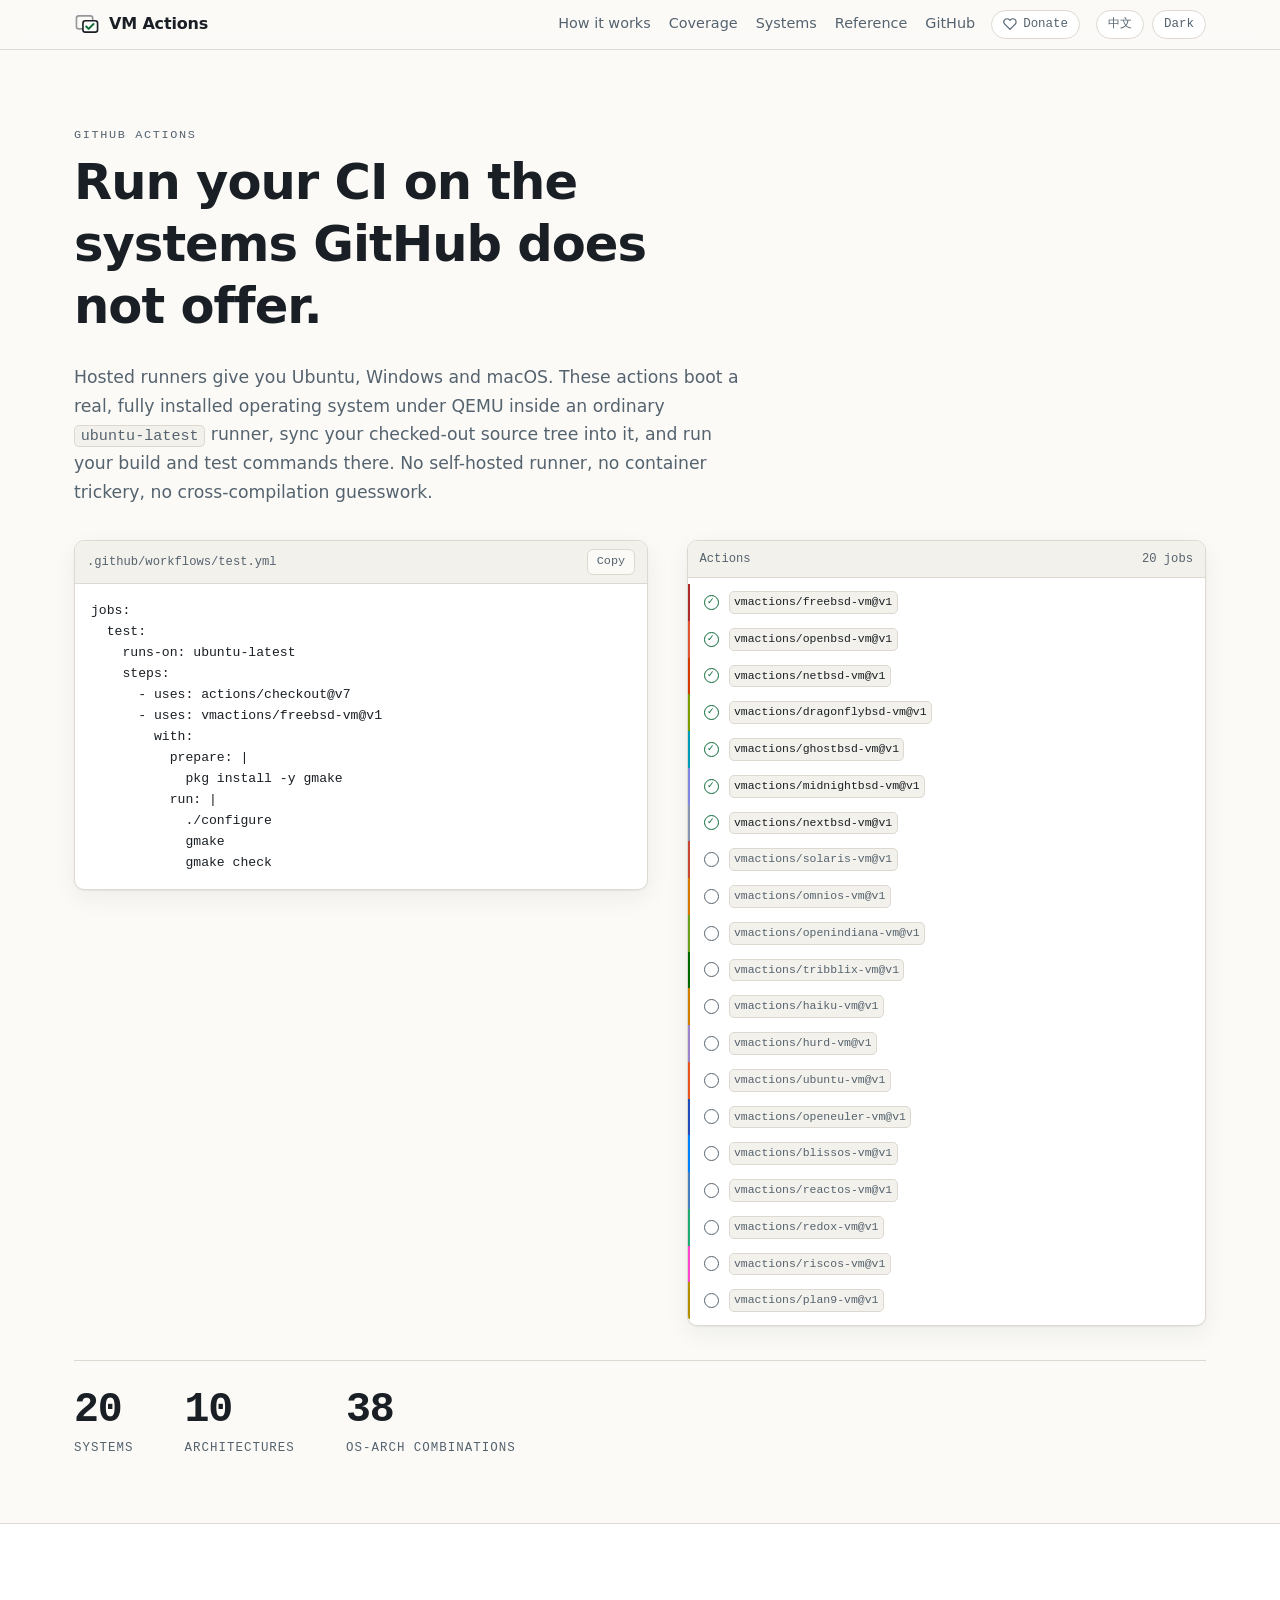
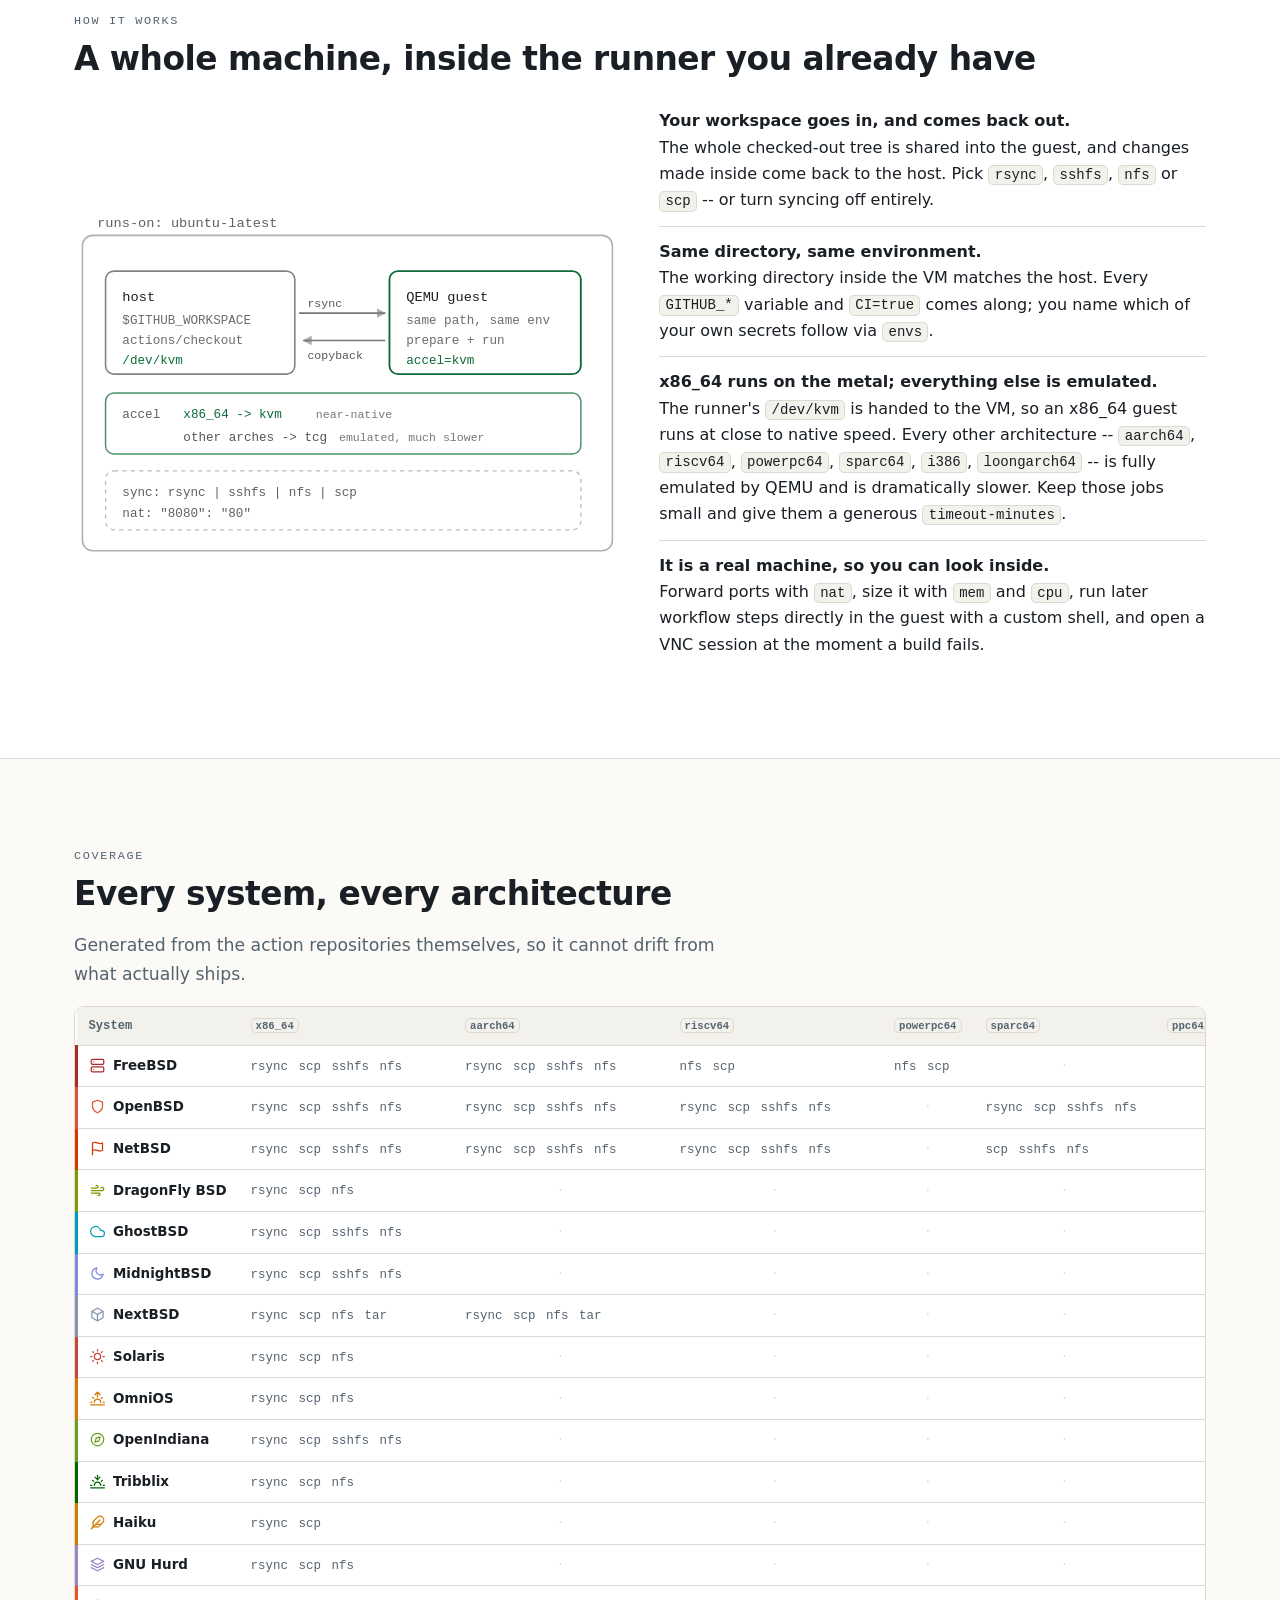
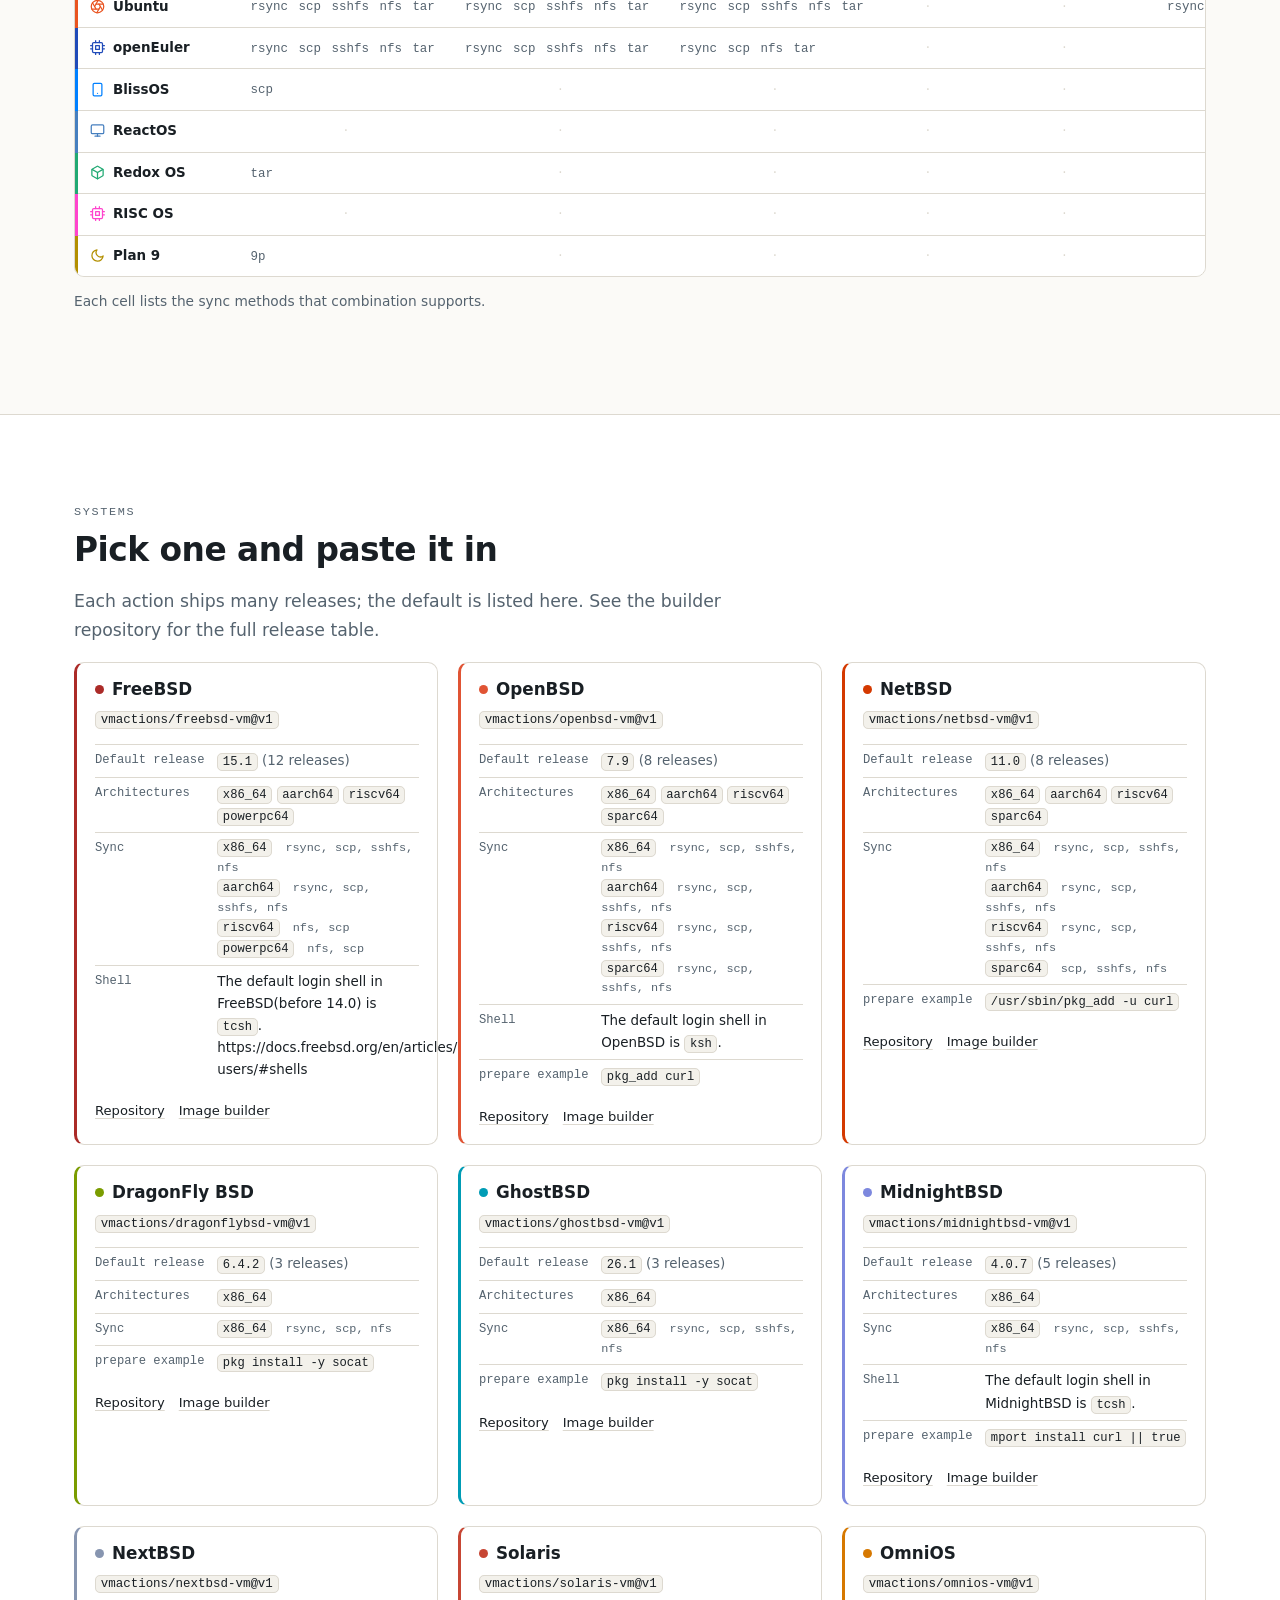
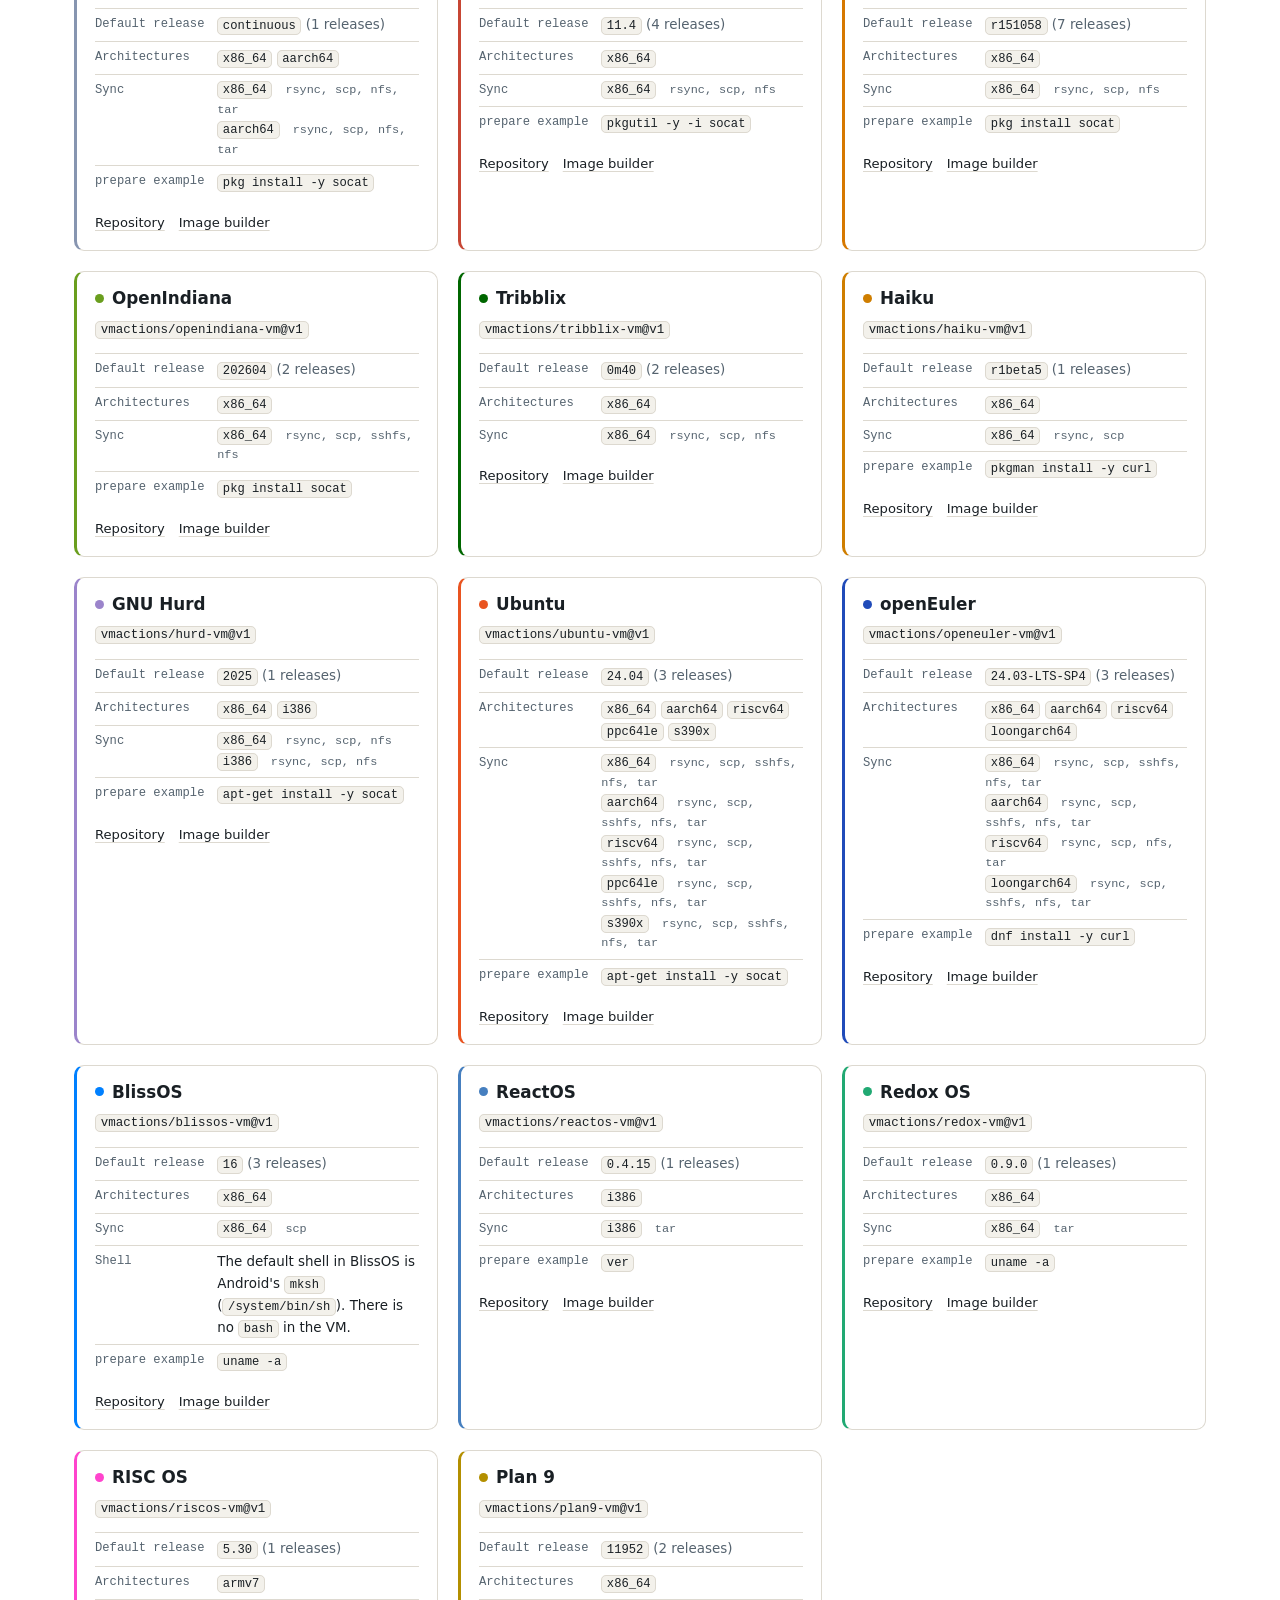
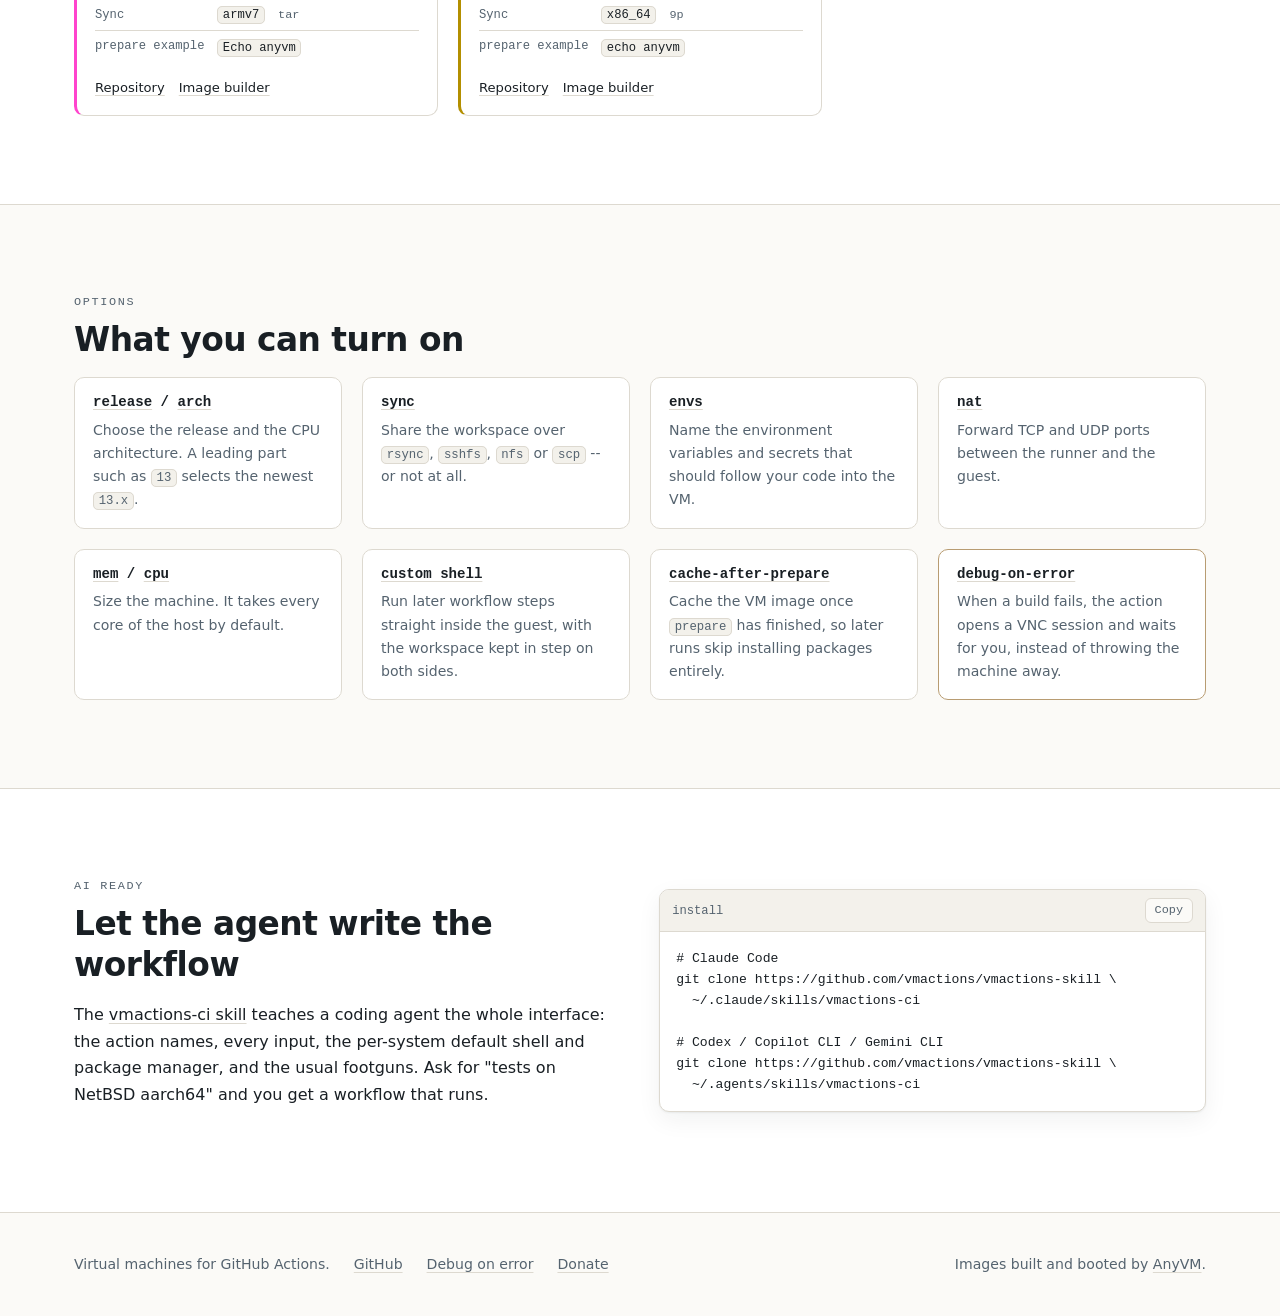
==== index.html @ 62677239 "Regenerate: 20 systems, 10 architectures, 38 combinations" ====
<!doctype html>
<html lang="en" data-lang="en">
<head>
<meta charset="utf-8">
<meta name="viewport" content="width=device-width, initial-scale=1">
<title>VM Actions -- run your CI on the systems GitHub does not offer</title>
<meta name="description" content="GitHub Actions for FreeBSD, OpenBSD, NetBSD, Solaris, Haiku, GNU Hurd and more. Boot a real operating system under QEMU inside an ordinary ubuntu-latest runner, on x86_64, aarch64, riscv64, powerpc64, sparc64, ppc64le, s390x, i386, loongarch64 and armv7.">
<link rel="icon" href="data:image/svg+xml,%3Csvg xmlns='http://www.w3.org/2000/svg' viewBox='0 0 32 32'%3E%3Crect x='3' y='6' width='20' height='16' rx='3' fill='none' stroke='%23888' stroke-width='2'/%3E%3Crect x='11' y='12' width='18' height='14' rx='3' fill='%230f1418' stroke='%234fd489' stroke-width='2'/%3E%3Cpath d='M15 19l3 3 6-6' fill='none' stroke='%234fd489' stroke-width='2.4' stroke-linecap='round' stroke-linejoin='round'/%3E%3C/svg%3E">
<link rel="stylesheet" href="/assets/style.css">
<script>
/* Applies the stored theme and language before first paint. Without this a
   reader who chose dark gets a white flash on every navigation. This is the
   only inline script. */
(function () {
  try {
    var d = document.documentElement;
    var t = localStorage.getItem('vma-theme');
    if (t === 'light' || t === 'dark') d.setAttribute('data-theme', t);
    var l = localStorage.getItem('vma-lang');
    if (l === 'en' || l === 'zh') { d.setAttribute('data-lang', l); d.setAttribute('lang', l); }
  } catch (e) {}
})();
</script>
</head>
<body>

<header class="nav">
  <div class="nav-in">
    <a class="brand" href="/">
      <svg viewBox="0 0 32 32" aria-hidden="true">
        <rect x="3" y="6" width="20" height="16" rx="3" fill="none" stroke="currentColor" stroke-width="2" opacity=".45"/>
        <rect x="11" y="12" width="18" height="14" rx="3" fill="var(--ground)" stroke="currentColor" stroke-width="2"/>
        <path d="M15 19l3 3 6-6" fill="none" stroke="var(--pass)" stroke-width="2.4" stroke-linecap="round" stroke-linejoin="round"/>
      </svg>
      <span>VM Actions</span>
    </a>

    <nav class="nav-links" aria-label="Main">
      <a href="#how"><span lang="en">How it works</span><span lang="zh">工作原理</span></a>
      <a href="#coverage"><span lang="en">Coverage</span><span lang="zh">覆盖矩阵</span></a>
      <a href="#systems"><span lang="en">Systems</span><span lang="zh">系统</span></a>
      <a href="/docs/inputs.html"><span lang="en">Reference</span><span lang="zh">参数参考</span></a>
      <a href="https://github.com/vmactions">GitHub</a>
    </nav>

    <a class="donate" href="https://github.com/vmactions/donate">
      <svg width="14" height="14" viewBox="0 0 24 24" fill="none"
           stroke="currentColor" stroke-width="2" stroke-linecap="round"
           stroke-linejoin="round" aria-hidden="true">
        <path d="M20.8 4.6a5.5 5.5 0 0 0-7.8 0L12 5.7l-1-1.1a5.5 5.5 0 0 0-7.8 7.8l1.1 1.1L12 21.2l7.7-7.7 1.1-1.1a5.5 5.5 0 0 0 0-7.8z"/>
      </svg>
      <span lang="en">Donate</span><span lang="zh">赞助</span>
    </a>

    <div class="switches">
      <button class="switch" id="lang-switch" type="button">
        <span lang="en">中文</span><span lang="zh">English</span>
      </button>
      <button class="switch" id="theme-switch" type="button" aria-label="Toggle colour theme">
        <span data-theme-label>Theme</span>
      </button>
    </div>
  </div>
</header>

<main>

<section class="hero">
  <div class="wrap">
    <p class="eyebrow">GitHub Actions</p>

    <h1 lang="en">Run your CI on the systems GitHub does not offer.</h1>
    <h1 lang="zh">在 GitHub 不提供的系统上跑 CI。</h1>

    <p class="lede" lang="en">
      Hosted runners give you Ubuntu, Windows and macOS. These actions boot a
      real, fully installed operating system under QEMU inside an ordinary
      <code>ubuntu-latest</code> runner, sync your checked-out source tree into
      it, and run your build and test commands there. No self-hosted runner, no
      container trickery, no cross-compilation guesswork.
    </p>
    <p class="lede" lang="zh">
      官方 runner 只有 Ubuntu、Windows 和 macOS。这些 action 在一台普通的
      <code>ubuntu-latest</code> runner 里用 QEMU 启动一台真实、装好的操作系统，
      把你 checkout 出来的源码同步进去，在里面跑构建和测试。不需要 self-hosted
      runner，不靠容器取巧，也不用交叉编译连蒙带猜。
    </p>

    <div class="hero-cols">
      <div class="codeblock">
        <div class="codeblock-head">
          <span>.github/workflows/test.yml</span>
          <button class="copy" type="button" data-copy="#workflow">
            <span lang="en">Copy</span><span lang="zh">复制</span>
          </button>
        </div>
        <pre id="workflow"><code>jobs:
  test:
    runs-on: ubuntu-latest
    steps:
      - uses: actions/checkout@v7
      - uses: vmactions/freebsd-vm@v1
        with:
          prepare: |
            pkg install -y gmake
          run: |
            ./configure
            gmake
            gmake check</code></pre>
      </div>

      <div class="run" aria-hidden="true">
        <div class="run-head">
          <span>Actions</span>
          <span class="dim" style="margin-left:auto">20 jobs</span>
        </div>
        <ul class="run-list" id="run-list">
<!-- BEGIN generated:run -->
      <li data-os="freebsd">
        <span class="tick">&#10003;</span>
        <code>vmactions/freebsd-vm@v1</code>
      </li>
      <li data-os="openbsd">
        <span class="tick">&#10003;</span>
        <code>vmactions/openbsd-vm@v1</code>
      </li>
      <li data-os="netbsd">
        <span class="tick">&#10003;</span>
        <code>vmactions/netbsd-vm@v1</code>
      </li>
      <li data-os="dragonflybsd">
        <span class="tick">&#10003;</span>
        <code>vmactions/dragonflybsd-vm@v1</code>
      </li>
      <li data-os="ghostbsd">
        <span class="tick">&#10003;</span>
        <code>vmactions/ghostbsd-vm@v1</code>
      </li>
      <li data-os="midnightbsd">
        <span class="tick">&#10003;</span>
        <code>vmactions/midnightbsd-vm@v1</code>
      </li>
      <li data-os="nextbsd">
        <span class="tick">&#10003;</span>
        <code>vmactions/nextbsd-vm@v1</code>
      </li>
      <li data-os="solaris">
        <span class="tick">&#10003;</span>
        <code>vmactions/solaris-vm@v1</code>
      </li>
      <li data-os="omnios">
        <span class="tick">&#10003;</span>
        <code>vmactions/omnios-vm@v1</code>
      </li>
      <li data-os="openindiana">
        <span class="tick">&#10003;</span>
        <code>vmactions/openindiana-vm@v1</code>
      </li>
      <li data-os="tribblix">
        <span class="tick">&#10003;</span>
        <code>vmactions/tribblix-vm@v1</code>
      </li>
      <li data-os="haiku">
        <span class="tick">&#10003;</span>
        <code>vmactions/haiku-vm@v1</code>
      </li>
      <li data-os="hurd">
        <span class="tick">&#10003;</span>
        <code>vmactions/hurd-vm@v1</code>
      </li>
      <li data-os="ubuntu">
        <span class="tick">&#10003;</span>
        <code>vmactions/ubuntu-vm@v1</code>
      </li>
      <li data-os="openeuler">
        <span class="tick">&#10003;</span>
        <code>vmactions/openeuler-vm@v1</code>
      </li>
      <li data-os="blissos">
        <span class="tick">&#10003;</span>
        <code>vmactions/blissos-vm@v1</code>
      </li>
      <li data-os="reactos">
        <span class="tick">&#10003;</span>
        <code>vmactions/reactos-vm@v1</code>
      </li>
      <li data-os="redox">
        <span class="tick">&#10003;</span>
        <code>vmactions/redox-vm@v1</code>
      </li>
      <li data-os="riscos">
        <span class="tick">&#10003;</span>
        <code>vmactions/riscos-vm@v1</code>
      </li>
      <li data-os="plan9">
        <span class="tick">&#10003;</span>
        <code>vmactions/plan9-vm@v1</code>
      </li>
<!-- END generated:run -->
        </ul>
      </div>
    </div>

    <div class="stats">
<!-- BEGIN generated:counts -->
    <div class="stat">
      <span class="stat-n">20</span>
      <span class="stat-l"><span lang="en">systems</span><span lang="zh">个系统</span></span>
    </div>
    <div class="stat">
      <span class="stat-n">10</span>
      <span class="stat-l"><span lang="en">architectures</span><span lang="zh">种架构</span></span>
    </div>
    <div class="stat">
      <span class="stat-n">38</span>
      <span class="stat-l"><span lang="en">OS-arch combinations</span><span lang="zh">个系统-架构组合</span></span>
    </div>
<!-- END generated:counts -->
    </div>
  </div>
</section>

<section class="section section-alt" id="how">
  <div class="wrap">
    <p class="eyebrow"><span lang="en">How it works</span><span lang="zh">工作原理</span></p>
    <h2 lang="en">A whole machine, inside the runner you already have</h2>
    <h2 lang="zh">在你已有的 runner 里，跑一整台机器</h2>

    <div class="how-cols">
      <div class="diagram">
        <svg viewBox="0 0 520 340" role="img">
          <title lang="en">A QEMU guest running inside the ubuntu-latest runner: the workspace syncs between them, and an x86_64 guest is accelerated by the runner's /dev/kvm while every other architecture is emulated</title>
          <title lang="zh">ubuntu-latest runner 内部运行的 QEMU 客户机：工作目录在两者之间同步；x86_64 客户机由 runner 的 /dev/kvm 硬件加速，其他架构则是软件模拟</title>

          <rect x="8" y="26" width="504" height="300" rx="10"
                fill="none" stroke="currentColor" stroke-width="1.5" opacity=".35"/>
          <text x="22" y="18" font-family="ui-monospace, monospace" font-size="13"
                fill="currentColor" opacity=".7">runs-on: ubuntu-latest</text>

          <rect x="30" y="60" width="180" height="98" rx="8"
                fill="none" stroke="currentColor" stroke-width="1.5" opacity=".55"/>
          <text x="46" y="88" font-family="ui-monospace, monospace" font-size="13" fill="currentColor">host</text>
          <text x="46" y="110" font-family="ui-monospace, monospace" font-size="12"
                fill="currentColor" opacity=".65">$GITHUB_WORKSPACE</text>
          <text x="46" y="129" font-family="ui-monospace, monospace" font-size="12"
                fill="currentColor" opacity=".65">actions/checkout</text>
          <text x="46" y="148" font-family="ui-monospace, monospace" font-size="12"
                fill="var(--pass)">/dev/kvm</text>

          <rect x="300" y="60" width="182" height="98" rx="8"
                fill="none" stroke="var(--pass)" stroke-width="1.8"/>
          <text x="316" y="88" font-family="ui-monospace, monospace" font-size="13" fill="currentColor">QEMU guest</text>
          <text x="316" y="110" font-family="ui-monospace, monospace" font-size="12"
                fill="currentColor" opacity=".65">same path, same env</text>
          <text x="316" y="129" font-family="ui-monospace, monospace" font-size="12"
                fill="currentColor" opacity=".65">prepare + run</text>
          <text x="316" y="148" font-family="ui-monospace, monospace" font-size="12"
                fill="var(--pass)">accel=kvm</text>

          <path d="M214 100h82" stroke="currentColor" stroke-width="1.5" opacity=".6" marker-end="url(#a)"/>
          <path d="M296 126h-78" stroke="currentColor" stroke-width="1.5" opacity=".6" marker-end="url(#a)"/>
          <text x="222" y="94" font-family="ui-monospace, monospace" font-size="11"
                fill="currentColor" opacity=".75">rsync</text>
          <text x="222" y="144" font-family="ui-monospace, monospace" font-size="11"
                fill="currentColor" opacity=".75">copyback</text>

          <rect x="30" y="176" width="452" height="58" rx="8"
                fill="none" stroke="var(--pass)" stroke-width="1.4" opacity=".75"/>
          <text x="46" y="200" font-family="ui-monospace, monospace" font-size="12"
                fill="currentColor" opacity=".7">accel</text>
          <text x="104" y="200" font-family="ui-monospace, monospace" font-size="12"
                fill="var(--pass)">x86_64 -&gt; kvm</text>
          <text x="230" y="200" font-family="ui-monospace, monospace" font-size="11"
                fill="currentColor" opacity=".6">near-native</text>
          <text x="104" y="222" font-family="ui-monospace, monospace" font-size="12"
                fill="currentColor" opacity=".75">other arches -&gt; tcg</text>
          <text x="252" y="222" font-family="ui-monospace, monospace" font-size="11"
                fill="currentColor" opacity=".6">emulated, much slower</text>

          <rect x="30" y="250" width="452" height="56" rx="8"
                fill="none" stroke="currentColor" stroke-width="1.2" opacity=".3"
                stroke-dasharray="4 4"/>
          <text x="46" y="274" font-family="ui-monospace, monospace" font-size="12"
                fill="currentColor" opacity=".7">sync: rsync | sshfs | nfs | scp</text>
          <text x="46" y="294" font-family="ui-monospace, monospace" font-size="12"
                fill="currentColor" opacity=".7">nat: "8080": "80"</text>

          <defs>
            <marker id="a" viewBox="0 0 10 10" refX="9" refY="5"
                    markerWidth="6" markerHeight="6" orient="auto-start-reverse">
              <path d="M0 0L10 5L0 10z" fill="currentColor" opacity=".6"/>
            </marker>
          </defs>
        </svg>
      </div>

      <ul class="how-points">
        <li>
          <strong lang="en">Your workspace goes in, and comes back out.</strong>
          <strong lang="zh">工作目录同步进去，再同步回来。</strong>
          <span lang="en">The whole checked-out tree is shared into the guest,
            and changes made inside come back to the host. Pick
            <code>rsync</code>, <code>sshfs</code>, <code>nfs</code> or
            <code>scp</code> -- or turn syncing off entirely.</span>
          <span lang="zh">整棵 checkout 出来的目录树都会共享进客户机，在里面产生的改动
            也会同步回宿主机。可以选 <code>rsync</code>、<code>sshfs</code>、
            <code>nfs</code> 或 <code>scp</code>，也可以完全关掉同步。</span>
        </li>
        <li>
          <strong lang="en">Same directory, same environment.</strong>
          <strong lang="zh">同样的目录，同样的环境变量。</strong>
          <span lang="en">The working directory inside the VM matches the host.
            Every <code>GITHUB_*</code> variable and <code>CI=true</code> comes
            along; you name which of your own secrets follow via
            <code>envs</code>.</span>
          <span lang="zh">虚拟机里的工作目录和宿主机一致。所有
            <code>GITHUB_*</code> 变量和 <code>CI=true</code> 都会带进去；你自己的
            secret 则通过 <code>envs</code> 指定哪些跟着进去。</span>
        </li>
        <li>
          <strong lang="en">x86_64 runs on the metal; everything else is emulated.</strong>
          <strong lang="zh">x86_64 跑在硬件上，其他架构是模拟出来的。</strong>
          <span lang="en">The runner's <code>/dev/kvm</code> is handed to the VM,
            so an x86_64 guest runs at close to native speed. Every other
            architecture -- <code>aarch64</code>, <code>riscv64</code>,
            <code>powerpc64</code>, <code>sparc64</code>, <code>i386</code>,
            <code>loongarch64</code> -- is fully emulated by QEMU and is
            dramatically slower. Keep those jobs small and give them a generous
            <code>timeout-minutes</code>.</span>
          <span lang="zh">runner 的 <code>/dev/kvm</code> 会交给虚拟机，所以
            x86_64 客户机的速度接近原生。其他架构 —— <code>aarch64</code>、
            <code>riscv64</code>、<code>powerpc64</code>、<code>sparc64</code>、
            <code>i386</code>、<code>loongarch64</code> —— 全部由 QEMU 软件模拟，
            慢得多。这类任务要控制规模，并给足
            <code>timeout-minutes</code>。</span>
        </li>
        <li>
          <strong lang="en">It is a real machine, so you can look inside.</strong>
          <strong lang="zh">它是台真机器，出事能进去看。</strong>
          <span lang="en">Forward ports with <code>nat</code>, size it with
            <code>mem</code> and <code>cpu</code>, run later workflow steps
            directly in the guest with a custom shell, and open a VNC session at
            the moment a build fails.</span>
          <span lang="zh">用 <code>nat</code> 转发端口，用 <code>mem</code> 和
            <code>cpu</code> 调规格，用自定义 shell 让后续 step 直接在客户机里跑，
            构建失败的那一刻还能开 VNC 进去看现场。</span>
        </li>
      </ul>
    </div>
  </div>
</section>

<section class="section" id="coverage">
  <div class="wrap">
    <p class="eyebrow"><span lang="en">Coverage</span><span lang="zh">覆盖矩阵</span></p>
    <h2 lang="en">Every system, every architecture</h2>
    <h2 lang="zh">所有系统，所有架构</h2>
    <p class="lede" lang="en">
      Generated from the action repositories themselves, so it cannot drift
      from what actually ships.
    </p>
    <p class="lede" lang="zh">
      直接从各 action 仓库生成，不会和实际发布的内容对不上。
    </p>

<!-- BEGIN generated:matrix -->
  <div class="scroll-x">
    <table class="matrix">
      <thead>
        <tr>
          <th scope="col"><span lang="en">System</span><span lang="zh">系统</span></th>
          <th scope="col"><code>x86_64</code></th>
          <th scope="col"><code>aarch64</code></th>
          <th scope="col"><code>riscv64</code></th>
          <th scope="col"><code>powerpc64</code></th>
          <th scope="col"><code>sparc64</code></th>
          <th scope="col"><code>ppc64le</code></th>
          <th scope="col"><code>s390x</code></th>
          <th scope="col"><code>i386</code></th>
          <th scope="col"><code>loongarch64</code></th>
          <th scope="col"><code>armv7</code></th>
        </tr>
      </thead>
      <tbody>
        <tr data-os="freebsd">
          <th scope="row"><svg class="os-icon" viewBox="0 0 24 24" fill="none" stroke="currentColor" stroke-width="2" stroke-linecap="round" stroke-linejoin="round" aria-hidden="true"><rect x="2" y="2" width="20" height="8" rx="2" ry="2"></rect><rect x="2" y="14" width="20" height="8" rx="2" ry="2"></rect><line x1="6" y1="6" x2="6.01" y2="6"></line><line x1="6" y1="18" x2="6.01" y2="18"></line></svg>FreeBSD</th>
          <td class="yes"><code>rsync</code> <code>scp</code> <code>sshfs</code> <code>nfs</code></td>
          <td class="yes"><code>rsync</code> <code>scp</code> <code>sshfs</code> <code>nfs</code></td>
          <td class="yes"><code>nfs</code> <code>scp</code></td>
          <td class="yes"><code>nfs</code> <code>scp</code></td>
          <td class="no"><span aria-hidden="true">&middot;</span></td>
          <td class="no"><span aria-hidden="true">&middot;</span></td>
          <td class="no"><span aria-hidden="true">&middot;</span></td>
          <td class="no"><span aria-hidden="true">&middot;</span></td>
          <td class="no"><span aria-hidden="true">&middot;</span></td>
          <td class="no"><span aria-hidden="true">&middot;</span></td>
        </tr>
        <tr data-os="openbsd">
          <th scope="row"><svg class="os-icon" viewBox="0 0 24 24" fill="none" stroke="currentColor" stroke-width="2" stroke-linecap="round" stroke-linejoin="round" aria-hidden="true"><path d="M12 22s8-4 8-10V5l-8-3-8 3v7c0 6 8 10 8 10z"></path></svg>OpenBSD</th>
          <td class="yes"><code>rsync</code> <code>scp</code> <code>sshfs</code> <code>nfs</code></td>
          <td class="yes"><code>rsync</code> <code>scp</code> <code>sshfs</code> <code>nfs</code></td>
          <td class="yes"><code>rsync</code> <code>scp</code> <code>sshfs</code> <code>nfs</code></td>
          <td class="no"><span aria-hidden="true">&middot;</span></td>
          <td class="yes"><code>rsync</code> <code>scp</code> <code>sshfs</code> <code>nfs</code></td>
          <td class="no"><span aria-hidden="true">&middot;</span></td>
          <td class="no"><span aria-hidden="true">&middot;</span></td>
          <td class="no"><span aria-hidden="true">&middot;</span></td>
          <td class="no"><span aria-hidden="true">&middot;</span></td>
          <td class="no"><span aria-hidden="true">&middot;</span></td>
        </tr>
        <tr data-os="netbsd">
          <th scope="row"><svg class="os-icon" viewBox="0 0 24 24" fill="none" stroke="currentColor" stroke-width="2" stroke-linecap="round" stroke-linejoin="round" aria-hidden="true"><path d="M4 15s1-1 4-1 5 2 8 2 4-1 4-1V3s-1 1-4 1-5-2-8-2-4 1-4 1z"></path><line x1="4" y1="22" x2="4" y2="15"></line></svg>NetBSD</th>
          <td class="yes"><code>rsync</code> <code>scp</code> <code>sshfs</code> <code>nfs</code></td>
          <td class="yes"><code>rsync</code> <code>scp</code> <code>sshfs</code> <code>nfs</code></td>
          <td class="yes"><code>rsync</code> <code>scp</code> <code>sshfs</code> <code>nfs</code></td>
          <td class="no"><span aria-hidden="true">&middot;</span></td>
          <td class="yes"><code>scp</code> <code>sshfs</code> <code>nfs</code></td>
          <td class="no"><span aria-hidden="true">&middot;</span></td>
          <td class="no"><span aria-hidden="true">&middot;</span></td>
          <td class="no"><span aria-hidden="true">&middot;</span></td>
          <td class="no"><span aria-hidden="true">&middot;</span></td>
          <td class="no"><span aria-hidden="true">&middot;</span></td>
        </tr>
        <tr data-os="dragonflybsd">
          <th scope="row"><svg class="os-icon" viewBox="0 0 24 24" fill="none" stroke="currentColor" stroke-width="2" stroke-linecap="round" stroke-linejoin="round" aria-hidden="true"><path d="M9.59 4.59A2 2 0 1 1 11 8H2m10.59 11.41A2 2 0 1 0 14 16H2m15.73-8.27A2.5 2.5 0 1 1 19.5 12H2"></path></svg>DragonFly BSD</th>
          <td class="yes"><code>rsync</code> <code>scp</code> <code>nfs</code></td>
          <td class="no"><span aria-hidden="true">&middot;</span></td>
          <td class="no"><span aria-hidden="true">&middot;</span></td>
          <td class="no"><span aria-hidden="true">&middot;</span></td>
          <td class="no"><span aria-hidden="true">&middot;</span></td>
          <td class="no"><span aria-hidden="true">&middot;</span></td>
          <td class="no"><span aria-hidden="true">&middot;</span></td>
          <td class="no"><span aria-hidden="true">&middot;</span></td>
          <td class="no"><span aria-hidden="true">&middot;</span></td>
          <td class="no"><span aria-hidden="true">&middot;</span></td>
        </tr>
        <tr data-os="ghostbsd">
          <th scope="row"><svg class="os-icon" viewBox="0 0 24 24" fill="none" stroke="currentColor" stroke-width="2" stroke-linecap="round" stroke-linejoin="round" aria-hidden="true"><path d="M18 10h-1.26A8 8 0 1 0 9 20h9a5 5 0 0 0 0-10z"></path></svg>GhostBSD</th>
          <td class="yes"><code>rsync</code> <code>scp</code> <code>sshfs</code> <code>nfs</code></td>
          <td class="no"><span aria-hidden="true">&middot;</span></td>
          <td class="no"><span aria-hidden="true">&middot;</span></td>
          <td class="no"><span aria-hidden="true">&middot;</span></td>
          <td class="no"><span aria-hidden="true">&middot;</span></td>
          <td class="no"><span aria-hidden="true">&middot;</span></td>
          <td class="no"><span aria-hidden="true">&middot;</span></td>
          <td class="no"><span aria-hidden="true">&middot;</span></td>
          <td class="no"><span aria-hidden="true">&middot;</span></td>
          <td class="no"><span aria-hidden="true">&middot;</span></td>
        </tr>
        <tr data-os="midnightbsd">
          <th scope="row"><svg class="os-icon" viewBox="0 0 24 24" fill="none" stroke="currentColor" stroke-width="2" stroke-linecap="round" stroke-linejoin="round" aria-hidden="true"><path d="M21 12.79A9 9 0 1 1 11.21 3 7 7 0 0 0 21 12.79z"></path></svg>MidnightBSD</th>
          <td class="yes"><code>rsync</code> <code>scp</code> <code>sshfs</code> <code>nfs</code></td>
          <td class="no"><span aria-hidden="true">&middot;</span></td>
          <td class="no"><span aria-hidden="true">&middot;</span></td>
          <td class="no"><span aria-hidden="true">&middot;</span></td>
          <td class="no"><span aria-hidden="true">&middot;</span></td>
          <td class="no"><span aria-hidden="true">&middot;</span></td>
          <td class="no"><span aria-hidden="true">&middot;</span></td>
          <td class="no"><span aria-hidden="true">&middot;</span></td>
          <td class="no"><span aria-hidden="true">&middot;</span></td>
          <td class="no"><span aria-hidden="true">&middot;</span></td>
        </tr>
        <tr data-os="nextbsd">
          <th scope="row"><svg class="os-icon" viewBox="0 0 24 24" fill="none" stroke="currentColor" stroke-width="2" stroke-linecap="round" stroke-linejoin="round" aria-hidden="true"><path d="M21 16V8a2 2 0 0 0-1-1.73l-7-4a2 2 0 0 0-2 0l-7 4A2 2 0 0 0 3 8v8a2 2 0 0 0 1 1.73l7 4a2 2 0 0 0 2 0l7-4A2 2 0 0 0 21 16z"></path><polyline points="3.27 6.96 12 12.01 20.73 6.96"></polyline><line x1="12" y1="22.08" x2="12" y2="12"></line></svg>NextBSD</th>
          <td class="yes"><code>rsync</code> <code>scp</code> <code>nfs</code> <code>tar</code></td>
          <td class="yes"><code>rsync</code> <code>scp</code> <code>nfs</code> <code>tar</code></td>
          <td class="no"><span aria-hidden="true">&middot;</span></td>
          <td class="no"><span aria-hidden="true">&middot;</span></td>
          <td class="no"><span aria-hidden="true">&middot;</span></td>
          <td class="no"><span aria-hidden="true">&middot;</span></td>
          <td class="no"><span aria-hidden="true">&middot;</span></td>
          <td class="no"><span aria-hidden="true">&middot;</span></td>
          <td class="no"><span aria-hidden="true">&middot;</span></td>
          <td class="no"><span aria-hidden="true">&middot;</span></td>
        </tr>
        <tr data-os="solaris">
          <th scope="row"><svg class="os-icon" viewBox="0 0 24 24" fill="none" stroke="currentColor" stroke-width="2" stroke-linecap="round" stroke-linejoin="round" aria-hidden="true"><circle cx="12" cy="12" r="5"></circle><line x1="12" y1="1" x2="12" y2="3"></line><line x1="12" y1="21" x2="12" y2="23"></line><line x1="4.22" y1="4.22" x2="5.64" y2="5.64"></line><line x1="18.36" y1="18.36" x2="19.78" y2="19.78"></line><line x1="1" y1="12" x2="3" y2="12"></line><line x1="21" y1="12" x2="23" y2="12"></line><line x1="4.22" y1="19.78" x2="5.64" y2="18.36"></line><line x1="18.36" y1="5.64" x2="19.78" y2="4.22"></line></svg>Solaris</th>
          <td class="yes"><code>rsync</code> <code>scp</code> <code>nfs</code></td>
          <td class="no"><span aria-hidden="true">&middot;</span></td>
          <td class="no"><span aria-hidden="true">&middot;</span></td>
          <td class="no"><span aria-hidden="true">&middot;</span></td>
          <td class="no"><span aria-hidden="true">&middot;</span></td>
          <td class="no"><span aria-hidden="true">&middot;</span></td>
          <td class="no"><span aria-hidden="true">&middot;</span></td>
          <td class="no"><span aria-hidden="true">&middot;</span></td>
          <td class="no"><span aria-hidden="true">&middot;</span></td>
          <td class="no"><span aria-hidden="true">&middot;</span></td>
        </tr>
        <tr data-os="omnios">
          <th scope="row"><svg class="os-icon" viewBox="0 0 24 24" fill="none" stroke="currentColor" stroke-width="2" stroke-linecap="round" stroke-linejoin="round" aria-hidden="true"><path d="M17 18a5 5 0 0 0-10 0"></path><line x1="12" y1="2" x2="12" y2="9"></line><line x1="4.22" y1="10.22" x2="5.64" y2="11.64"></line><line x1="1" y1="18" x2="3" y2="18"></line><line x1="21" y1="18" x2="23" y2="18"></line><line x1="18.36" y1="11.64" x2="19.78" y2="10.22"></line><line x1="23" y1="22" x2="1" y2="22"></line><polyline points="8 6 12 2 16 6"></polyline></svg>OmniOS</th>
          <td class="yes"><code>rsync</code> <code>scp</code> <code>nfs</code></td>
          <td class="no"><span aria-hidden="true">&middot;</span></td>
          <td class="no"><span aria-hidden="true">&middot;</span></td>
          <td class="no"><span aria-hidden="true">&middot;</span></td>
          <td class="no"><span aria-hidden="true">&middot;</span></td>
          <td class="no"><span aria-hidden="true">&middot;</span></td>
          <td class="no"><span aria-hidden="true">&middot;</span></td>
          <td class="no"><span aria-hidden="true">&middot;</span></td>
          <td class="no"><span aria-hidden="true">&middot;</span></td>
          <td class="no"><span aria-hidden="true">&middot;</span></td>
        </tr>
        <tr data-os="openindiana">
          <th scope="row"><svg class="os-icon" viewBox="0 0 24 24" fill="none" stroke="currentColor" stroke-width="2" stroke-linecap="round" stroke-linejoin="round" aria-hidden="true"><circle cx="12" cy="12" r="10"></circle><polygon points="16.24 7.76 14.12 14.12 7.76 16.24 9.88 9.88 16.24 7.76"></polygon></svg>OpenIndiana</th>
          <td class="yes"><code>rsync</code> <code>scp</code> <code>sshfs</code> <code>nfs</code></td>
          <td class="no"><span aria-hidden="true">&middot;</span></td>
          <td class="no"><span aria-hidden="true">&middot;</span></td>
          <td class="no"><span aria-hidden="true">&middot;</span></td>
          <td class="no"><span aria-hidden="true">&middot;</span></td>
          <td class="no"><span aria-hidden="true">&middot;</span></td>
          <td class="no"><span aria-hidden="true">&middot;</span></td>
          <td class="no"><span aria-hidden="true">&middot;</span></td>
          <td class="no"><span aria-hidden="true">&middot;</span></td>
          <td class="no"><span aria-hidden="true">&middot;</span></td>
        </tr>
        <tr data-os="tribblix">
          <th scope="row"><svg class="os-icon" viewBox="0 0 24 24" fill="none" stroke="currentColor" stroke-width="2" stroke-linecap="round" stroke-linejoin="round" aria-hidden="true"><path d="M17 18a5 5 0 0 0-10 0"></path><line x1="12" y1="9" x2="12" y2="2"></line><line x1="4.22" y1="10.22" x2="5.64" y2="11.64"></line><line x1="1" y1="18" x2="3" y2="18"></line><line x1="21" y1="18" x2="23" y2="18"></line><line x1="18.36" y1="11.64" x2="19.78" y2="10.22"></line><line x1="23" y1="22" x2="1" y2="22"></line><polyline points="16 5 12 9 8 5"></polyline></svg>Tribblix</th>
          <td class="yes"><code>rsync</code> <code>scp</code> <code>nfs</code></td>
          <td class="no"><span aria-hidden="true">&middot;</span></td>
          <td class="no"><span aria-hidden="true">&middot;</span></td>
          <td class="no"><span aria-hidden="true">&middot;</span></td>
          <td class="no"><span aria-hidden="true">&middot;</span></td>
          <td class="no"><span aria-hidden="true">&middot;</span></td>
          <td class="no"><span aria-hidden="true">&middot;</span></td>
          <td class="no"><span aria-hidden="true">&middot;</span></td>
          <td class="no"><span aria-hidden="true">&middot;</span></td>
          <td class="no"><span aria-hidden="true">&middot;</span></td>
        </tr>
        <tr data-os="haiku">
          <th scope="row"><svg class="os-icon" viewBox="0 0 24 24" fill="none" stroke="currentColor" stroke-width="2" stroke-linecap="round" stroke-linejoin="round" aria-hidden="true"><path d="M20.24 12.24a6 6 0 0 0-8.49-8.49L5 10.5V19h8.5z"></path><line x1="16" y1="8" x2="2" y2="22"></line><line x1="17.5" y1="15" x2="9" y2="15"></line></svg>Haiku</th>
          <td class="yes"><code>rsync</code> <code>scp</code></td>
          <td class="no"><span aria-hidden="true">&middot;</span></td>
          <td class="no"><span aria-hidden="true">&middot;</span></td>
          <td class="no"><span aria-hidden="true">&middot;</span></td>
          <td class="no"><span aria-hidden="true">&middot;</span></td>
          <td class="no"><span aria-hidden="true">&middot;</span></td>
          <td class="no"><span aria-hidden="true">&middot;</span></td>
          <td class="no"><span aria-hidden="true">&middot;</span></td>
          <td class="no"><span aria-hidden="true">&middot;</span></td>
          <td class="no"><span aria-hidden="true">&middot;</span></td>
        </tr>
        <tr data-os="hurd">
          <th scope="row"><svg class="os-icon" viewBox="0 0 24 24" fill="none" stroke="currentColor" stroke-width="2" stroke-linecap="round" stroke-linejoin="round" aria-hidden="true"><polygon points="12 2 2 7 12 12 22 7 12 2"></polygon><polyline points="2 17 12 22 22 17"></polyline><polyline points="2 12 12 17 22 12"></polyline></svg>GNU Hurd</th>
          <td class="yes"><code>rsync</code> <code>scp</code> <code>nfs</code></td>
          <td class="no"><span aria-hidden="true">&middot;</span></td>
          <td class="no"><span aria-hidden="true">&middot;</span></td>
          <td class="no"><span aria-hidden="true">&middot;</span></td>
          <td class="no"><span aria-hidden="true">&middot;</span></td>
          <td class="no"><span aria-hidden="true">&middot;</span></td>
          <td class="no"><span aria-hidden="true">&middot;</span></td>
          <td class="yes"><code>rsync</code> <code>scp</code> <code>nfs</code></td>
          <td class="no"><span aria-hidden="true">&middot;</span></td>
          <td class="no"><span aria-hidden="true">&middot;</span></td>
        </tr>
        <tr data-os="ubuntu">
          <th scope="row"><svg class="os-icon" viewBox="0 0 24 24" fill="none" stroke="currentColor" stroke-width="2" stroke-linecap="round" stroke-linejoin="round" aria-hidden="true"><circle cx="12" cy="12" r="10"></circle><line x1="14.31" y1="8" x2="20.05" y2="17.94"></line><line x1="9.69" y1="8" x2="21.17" y2="8"></line><line x1="7.38" y1="12" x2="13.12" y2="2.06"></line><line x1="9.69" y1="16" x2="3.95" y2="6.06"></line><line x1="14.31" y1="16" x2="2.83" y2="16"></line><line x1="16.62" y1="12" x2="10.88" y2="21.94"></line></svg>Ubuntu</th>
          <td class="yes"><code>rsync</code> <code>scp</code> <code>sshfs</code> <code>nfs</code> <code>tar</code></td>
          <td class="yes"><code>rsync</code> <code>scp</code> <code>sshfs</code> <code>nfs</code> <code>tar</code></td>
          <td class="yes"><code>rsync</code> <code>scp</code> <code>sshfs</code> <code>nfs</code> <code>tar</code></td>
          <td class="no"><span aria-hidden="true">&middot;</span></td>
          <td class="no"><span aria-hidden="true">&middot;</span></td>
          <td class="yes"><code>rsync</code> <code>scp</code> <code>sshfs</code> <code>nfs</code> <code>tar</code></td>
          <td class="yes"><code>rsync</code> <code>scp</code> <code>sshfs</code> <code>nfs</code> <code>tar</code></td>
          <td class="no"><span aria-hidden="true">&middot;</span></td>
          <td class="no"><span aria-hidden="true">&middot;</span></td>
          <td class="no"><span aria-hidden="true">&middot;</span></td>
        </tr>
        <tr data-os="openeuler">
          <th scope="row"><svg class="os-icon" viewBox="0 0 24 24" fill="none" stroke="currentColor" stroke-width="2" stroke-linecap="round" stroke-linejoin="round" aria-hidden="true"><rect x="4" y="4" width="16" height="16" rx="2" ry="2"></rect><rect x="9" y="9" width="6" height="6"></rect><line x1="9" y1="1" x2="9" y2="4"></line><line x1="15" y1="1" x2="15" y2="4"></line><line x1="9" y1="20" x2="9" y2="23"></line><line x1="15" y1="20" x2="15" y2="23"></line><line x1="20" y1="9" x2="23" y2="9"></line><line x1="20" y1="14" x2="23" y2="14"></line><line x1="1" y1="9" x2="4" y2="9"></line><line x1="1" y1="14" x2="4" y2="14"></line></svg>openEuler</th>
          <td class="yes"><code>rsync</code> <code>scp</code> <code>sshfs</code> <code>nfs</code> <code>tar</code></td>
          <td class="yes"><code>rsync</code> <code>scp</code> <code>sshfs</code> <code>nfs</code> <code>tar</code></td>
          <td class="yes"><code>rsync</code> <code>scp</code> <code>nfs</code> <code>tar</code></td>
          <td class="no"><span aria-hidden="true">&middot;</span></td>
          <td class="no"><span aria-hidden="true">&middot;</span></td>
          <td class="no"><span aria-hidden="true">&middot;</span></td>
          <td class="no"><span aria-hidden="true">&middot;</span></td>
          <td class="no"><span aria-hidden="true">&middot;</span></td>
          <td class="yes"><code>rsync</code> <code>scp</code> <code>sshfs</code> <code>nfs</code> <code>tar</code></td>
          <td class="no"><span aria-hidden="true">&middot;</span></td>
        </tr>
        <tr data-os="blissos">
          <th scope="row"><svg class="os-icon" viewBox="0 0 24 24" fill="none" stroke="currentColor" stroke-width="2" stroke-linecap="round" stroke-linejoin="round" aria-hidden="true"><rect x="5" y="2" width="14" height="20" rx="2" ry="2"></rect><line x1="12" y1="18" x2="12.01" y2="18"></line></svg>BlissOS</th>
          <td class="yes"><code>scp</code></td>
          <td class="no"><span aria-hidden="true">&middot;</span></td>
          <td class="no"><span aria-hidden="true">&middot;</span></td>
          <td class="no"><span aria-hidden="true">&middot;</span></td>
          <td class="no"><span aria-hidden="true">&middot;</span></td>
          <td class="no"><span aria-hidden="true">&middot;</span></td>
          <td class="no"><span aria-hidden="true">&middot;</span></td>
          <td class="no"><span aria-hidden="true">&middot;</span></td>
          <td class="no"><span aria-hidden="true">&middot;</span></td>
          <td class="no"><span aria-hidden="true">&middot;</span></td>
        </tr>
        <tr data-os="reactos">
          <th scope="row"><svg class="os-icon" viewBox="0 0 24 24" fill="none" stroke="currentColor" stroke-width="2" stroke-linecap="round" stroke-linejoin="round" aria-hidden="true"><rect x="2" y="3" width="20" height="14" rx="2" ry="2"></rect><line x1="8" y1="21" x2="16" y2="21"></line><line x1="12" y1="17" x2="12" y2="21"></line></svg>ReactOS</th>
          <td class="no"><span aria-hidden="true">&middot;</span></td>
          <td class="no"><span aria-hidden="true">&middot;</span></td>
          <td class="no"><span aria-hidden="true">&middot;</span></td>
          <td class="no"><span aria-hidden="true">&middot;</span></td>
          <td class="no"><span aria-hidden="true">&middot;</span></td>
          <td class="no"><span aria-hidden="true">&middot;</span></td>
          <td class="no"><span aria-hidden="true">&middot;</span></td>
          <td class="yes"><code>tar</code></td>
          <td class="no"><span aria-hidden="true">&middot;</span></td>
          <td class="no"><span aria-hidden="true">&middot;</span></td>
        </tr>
        <tr data-os="redox">
          <th scope="row"><svg class="os-icon" viewBox="0 0 24 24" fill="none" stroke="currentColor" stroke-width="2" stroke-linecap="round" stroke-linejoin="round" aria-hidden="true"><path d="M21 16V8a2 2 0 0 0-1-1.73l-7-4a2 2 0 0 0-2 0l-7 4A2 2 0 0 0 3 8v8a2 2 0 0 0 1 1.73l7 4a2 2 0 0 0 2 0l7-4A2 2 0 0 0 21 16z"></path><polyline points="3.27 6.96 12 12.01 20.73 6.96"></polyline><line x1="12" y1="22.08" x2="12" y2="12"></line></svg>Redox OS</th>
          <td class="yes"><code>tar</code></td>
          <td class="no"><span aria-hidden="true">&middot;</span></td>
          <td class="no"><span aria-hidden="true">&middot;</span></td>
          <td class="no"><span aria-hidden="true">&middot;</span></td>
          <td class="no"><span aria-hidden="true">&middot;</span></td>
          <td class="no"><span aria-hidden="true">&middot;</span></td>
          <td class="no"><span aria-hidden="true">&middot;</span></td>
          <td class="no"><span aria-hidden="true">&middot;</span></td>
          <td class="no"><span aria-hidden="true">&middot;</span></td>
          <td class="no"><span aria-hidden="true">&middot;</span></td>
        </tr>
        <tr data-os="riscos">
          <th scope="row"><svg class="os-icon" viewBox="0 0 24 24" fill="none" stroke="currentColor" stroke-width="2" stroke-linecap="round" stroke-linejoin="round" aria-hidden="true"><rect x="4" y="4" width="16" height="16" rx="2" ry="2"></rect><rect x="9" y="9" width="6" height="6"></rect><line x1="9" y1="1" x2="9" y2="4"></line><line x1="15" y1="1" x2="15" y2="4"></line><line x1="9" y1="20" x2="9" y2="23"></line><line x1="15" y1="20" x2="15" y2="23"></line><line x1="20" y1="9" x2="23" y2="9"></line><line x1="20" y1="14" x2="23" y2="14"></line><line x1="1" y1="9" x2="4" y2="9"></line><line x1="1" y1="14" x2="4" y2="14"></line></svg>RISC OS</th>
          <td class="no"><span aria-hidden="true">&middot;</span></td>
          <td class="no"><span aria-hidden="true">&middot;</span></td>
          <td class="no"><span aria-hidden="true">&middot;</span></td>
          <td class="no"><span aria-hidden="true">&middot;</span></td>
          <td class="no"><span aria-hidden="true">&middot;</span></td>
          <td class="no"><span aria-hidden="true">&middot;</span></td>
          <td class="no"><span aria-hidden="true">&middot;</span></td>
          <td class="no"><span aria-hidden="true">&middot;</span></td>
          <td class="no"><span aria-hidden="true">&middot;</span></td>
          <td class="yes"><code>tar</code></td>
        </tr>
        <tr data-os="plan9">
          <th scope="row"><svg class="os-icon" viewBox="0 0 24 24" fill="none" stroke="currentColor" stroke-width="2" stroke-linecap="round" stroke-linejoin="round" aria-hidden="true"><path d="M21 12.79A9 9 0 1 1 11.21 3 7 7 0 0 0 21 12.79z"></path></svg>Plan 9</th>
          <td class="yes"><code>9p</code></td>
          <td class="no"><span aria-hidden="true">&middot;</span></td>
          <td class="no"><span aria-hidden="true">&middot;</span></td>
          <td class="no"><span aria-hidden="true">&middot;</span></td>
          <td class="no"><span aria-hidden="true">&middot;</span></td>
          <td class="no"><span aria-hidden="true">&middot;</span></td>
          <td class="no"><span aria-hidden="true">&middot;</span></td>
          <td class="no"><span aria-hidden="true">&middot;</span></td>
          <td class="no"><span aria-hidden="true">&middot;</span></td>
          <td class="no"><span aria-hidden="true">&middot;</span></td>
        </tr>
      </tbody>
    </table>
  </div>
  <p class="note"><span lang="en">Each cell lists the sync methods that combination supports.</span><span lang="zh">每个格子列出该组合支持的同步方式。</span></p>
<!-- END generated:matrix -->
  </div>
</section>

<section class="section section-alt" id="systems">
  <div class="wrap">
    <p class="eyebrow"><span lang="en">Systems</span><span lang="zh">系统</span></p>
    <h2 lang="en">Pick one and paste it in</h2>
    <h2 lang="zh">挑一个，粘进去就能用</h2>
    <p class="lede" lang="en">
      Each action ships many releases; the default is listed here. See the
      builder repository for the full release table.
    </p>
    <p class="lede" lang="zh">
      每个 action 都带多个版本，这里列的是默认版本。完整版本表见对应的 builder 仓库。
    </p>

    <div class="cards">
<!-- BEGIN generated:cards -->
    <article class="card" data-os="freebsd">
      <h3><span class="dot"></span>FreeBSD</h3>
      <p class="uses"><code>vmactions/freebsd-vm@v1</code></p>
      <dl>
      <div class="row"><dt><span lang="en">Default release</span><span lang="zh">默认版本</span></dt><dd><code>15.1</code> <span class="dim">(12 <span lang="en">releases</span><span lang="zh">个版本</span>)</span></dd></div>
      <div class="row"><dt><span lang="en">Architectures</span><span lang="zh">支持架构</span></dt><dd><code>x86_64</code> <code>aarch64</code> <code>riscv64</code> <code>powerpc64</code></dd></div>
      <div class="row"><dt><span lang="en">Sync</span><span lang="zh">同步方式</span></dt><dd><span class="sync"><code>x86_64</code> rsync, scp, sshfs, nfs</span><span class="sync"><code>aarch64</code> rsync, scp, sshfs, nfs</span><span class="sync"><code>riscv64</code> nfs, scp</span><span class="sync"><code>powerpc64</code> nfs, scp</span></dd></div>
      <div class="row"><dt><span lang="en">Shell</span><span lang="zh">默认 shell</span></dt><dd>The default login shell in FreeBSD(before 14.0) is <code>tcsh</code>.  https://docs.freebsd.org/en/articles/linux-users/#shells</dd></div>
      </dl>
      <p class="links"><a href="https://github.com/vmactions/freebsd-vm"><span lang="en">Repository</span><span lang="zh">仓库</span></a><a href="https://github.com/anyvm-org/freebsd-builder"><span lang="en">Image builder</span><span lang="zh">镜像 builder</span></a></p>
    </article>
    <article class="card" data-os="openbsd">
      <h3><span class="dot"></span>OpenBSD</h3>
      <p class="uses"><code>vmactions/openbsd-vm@v1</code></p>
      <dl>
      <div class="row"><dt><span lang="en">Default release</span><span lang="zh">默认版本</span></dt><dd><code>7.9</code> <span class="dim">(8 <span lang="en">releases</span><span lang="zh">个版本</span>)</span></dd></div>
      <div class="row"><dt><span lang="en">Architectures</span><span lang="zh">支持架构</span></dt><dd><code>x86_64</code> <code>aarch64</code> <code>riscv64</code> <code>sparc64</code></dd></div>
      <div class="row"><dt><span lang="en">Sync</span><span lang="zh">同步方式</span></dt><dd><span class="sync"><code>x86_64</code> rsync, scp, sshfs, nfs</span><span class="sync"><code>aarch64</code> rsync, scp, sshfs, nfs</span><span class="sync"><code>riscv64</code> rsync, scp, sshfs, nfs</span><span class="sync"><code>sparc64</code> rsync, scp, sshfs, nfs</span></dd></div>
      <div class="row"><dt><span lang="en">Shell</span><span lang="zh">默认 shell</span></dt><dd>The default login shell in OpenBSD is <code>ksh</code>.</dd></div>
      <div class="row"><dt><span lang="en">prepare example</span><span lang="zh">prepare 示例</span></dt><dd><code>pkg_add curl</code></dd></div>
      </dl>
      <p class="links"><a href="https://github.com/vmactions/openbsd-vm"><span lang="en">Repository</span><span lang="zh">仓库</span></a><a href="https://github.com/anyvm-org/openbsd-builder"><span lang="en">Image builder</span><span lang="zh">镜像 builder</span></a></p>
    </article>
    <article class="card" data-os="netbsd">
      <h3><span class="dot"></span>NetBSD</h3>
      <p class="uses"><code>vmactions/netbsd-vm@v1</code></p>
      <dl>
      <div class="row"><dt><span lang="en">Default release</span><span lang="zh">默认版本</span></dt><dd><code>11.0</code> <span class="dim">(8 <span lang="en">releases</span><span lang="zh">个版本</span>)</span></dd></div>
      <div class="row"><dt><span lang="en">Architectures</span><span lang="zh">支持架构</span></dt><dd><code>x86_64</code> <code>aarch64</code> <code>riscv64</code> <code>sparc64</code></dd></div>
      <div class="row"><dt><span lang="en">Sync</span><span lang="zh">同步方式</span></dt><dd><span class="sync"><code>x86_64</code> rsync, scp, sshfs, nfs</span><span class="sync"><code>aarch64</code> rsync, scp, sshfs, nfs</span><span class="sync"><code>riscv64</code> rsync, scp, sshfs, nfs</span><span class="sync"><code>sparc64</code> scp, sshfs, nfs</span></dd></div>
      <div class="row"><dt><span lang="en">prepare example</span><span lang="zh">prepare 示例</span></dt><dd><code>/usr/sbin/pkg_add -u curl</code></dd></div>
      </dl>
      <p class="links"><a href="https://github.com/vmactions/netbsd-vm"><span lang="en">Repository</span><span lang="zh">仓库</span></a><a href="https://github.com/anyvm-org/netbsd-builder"><span lang="en">Image builder</span><span lang="zh">镜像 builder</span></a></p>
    </article>
    <article class="card" data-os="dragonflybsd">
      <h3><span class="dot"></span>DragonFly BSD</h3>
      <p class="uses"><code>vmactions/dragonflybsd-vm@v1</code></p>
      <dl>
      <div class="row"><dt><span lang="en">Default release</span><span lang="zh">默认版本</span></dt><dd><code>6.4.2</code> <span class="dim">(3 <span lang="en">releases</span><span lang="zh">个版本</span>)</span></dd></div>
      <div class="row"><dt><span lang="en">Architectures</span><span lang="zh">支持架构</span></dt><dd><code>x86_64</code></dd></div>
      <div class="row"><dt><span lang="en">Sync</span><span lang="zh">同步方式</span></dt><dd><span class="sync"><code>x86_64</code> rsync, scp, nfs</span></dd></div>
      <div class="row"><dt><span lang="en">prepare example</span><span lang="zh">prepare 示例</span></dt><dd><code>pkg install -y socat</code></dd></div>
      </dl>
      <p class="links"><a href="https://github.com/vmactions/dragonflybsd-vm"><span lang="en">Repository</span><span lang="zh">仓库</span></a><a href="https://github.com/anyvm-org/dragonflybsd-builder"><span lang="en">Image builder</span><span lang="zh">镜像 builder</span></a></p>
    </article>
    <article class="card" data-os="ghostbsd">
      <h3><span class="dot"></span>GhostBSD</h3>
      <p class="uses"><code>vmactions/ghostbsd-vm@v1</code></p>
      <dl>
      <div class="row"><dt><span lang="en">Default release</span><span lang="zh">默认版本</span></dt><dd><code>26.1</code> <span class="dim">(3 <span lang="en">releases</span><span lang="zh">个版本</span>)</span></dd></div>
      <div class="row"><dt><span lang="en">Architectures</span><span lang="zh">支持架构</span></dt><dd><code>x86_64</code></dd></div>
      <div class="row"><dt><span lang="en">Sync</span><span lang="zh">同步方式</span></dt><dd><span class="sync"><code>x86_64</code> rsync, scp, sshfs, nfs</span></dd></div>
      <div class="row"><dt><span lang="en">prepare example</span><span lang="zh">prepare 示例</span></dt><dd><code>pkg install -y socat</code></dd></div>
      </dl>
      <p class="links"><a href="https://github.com/vmactions/ghostbsd-vm"><span lang="en">Repository</span><span lang="zh">仓库</span></a><a href="https://github.com/anyvm-org/ghostbsd-builder"><span lang="en">Image builder</span><span lang="zh">镜像 builder</span></a></p>
    </article>
    <article class="card" data-os="midnightbsd">
      <h3><span class="dot"></span>MidnightBSD</h3>
      <p class="uses"><code>vmactions/midnightbsd-vm@v1</code></p>
      <dl>
      <div class="row"><dt><span lang="en">Default release</span><span lang="zh">默认版本</span></dt><dd><code>4.0.7</code> <span class="dim">(5 <span lang="en">releases</span><span lang="zh">个版本</span>)</span></dd></div>
      <div class="row"><dt><span lang="en">Architectures</span><span lang="zh">支持架构</span></dt><dd><code>x86_64</code></dd></div>
      <div class="row"><dt><span lang="en">Sync</span><span lang="zh">同步方式</span></dt><dd><span class="sync"><code>x86_64</code> rsync, scp, sshfs, nfs</span></dd></div>
      <div class="row"><dt><span lang="en">Shell</span><span lang="zh">默认 shell</span></dt><dd>The default login shell in MidnightBSD is <code>tcsh</code>.</dd></div>
      <div class="row"><dt><span lang="en">prepare example</span><span lang="zh">prepare 示例</span></dt><dd><code>mport install curl || true</code></dd></div>
      </dl>
      <p class="links"><a href="https://github.com/vmactions/midnightbsd-vm"><span lang="en">Repository</span><span lang="zh">仓库</span></a><a href="https://github.com/anyvm-org/midnightbsd-builder"><span lang="en">Image builder</span><span lang="zh">镜像 builder</span></a></p>
    </article>
    <article class="card" data-os="nextbsd">
      <h3><span class="dot"></span>NextBSD</h3>
      <p class="uses"><code>vmactions/nextbsd-vm@v1</code></p>
      <dl>
      <div class="row"><dt><span lang="en">Default release</span><span lang="zh">默认版本</span></dt><dd><code>continuous</code> <span class="dim">(1 <span lang="en">releases</span><span lang="zh">个版本</span>)</span></dd></div>
      <div class="row"><dt><span lang="en">Architectures</span><span lang="zh">支持架构</span></dt><dd><code>x86_64</code> <code>aarch64</code></dd></div>
      <div class="row"><dt><span lang="en">Sync</span><span lang="zh">同步方式</span></dt><dd><span class="sync"><code>x86_64</code> rsync, scp, nfs, tar</span><span class="sync"><code>aarch64</code> rsync, scp, nfs, tar</span></dd></div>
      <div class="row"><dt><span lang="en">prepare example</span><span lang="zh">prepare 示例</span></dt><dd><code>pkg install -y socat</code></dd></div>
      </dl>
      <p class="links"><a href="https://github.com/vmactions/nextbsd-vm"><span lang="en">Repository</span><span lang="zh">仓库</span></a><a href="https://github.com/anyvm-org/nextbsd-builder"><span lang="en">Image builder</span><span lang="zh">镜像 builder</span></a></p>
    </article>
    <article class="card" data-os="solaris">
      <h3><span class="dot"></span>Solaris</h3>
      <p class="uses"><code>vmactions/solaris-vm@v1</code></p>
      <dl>
      <div class="row"><dt><span lang="en">Default release</span><span lang="zh">默认版本</span></dt><dd><code>11.4</code> <span class="dim">(4 <span lang="en">releases</span><span lang="zh">个版本</span>)</span></dd></div>
      <div class="row"><dt><span lang="en">Architectures</span><span lang="zh">支持架构</span></dt><dd><code>x86_64</code></dd></div>
      <div class="row"><dt><span lang="en">Sync</span><span lang="zh">同步方式</span></dt><dd><span class="sync"><code>x86_64</code> rsync, scp, nfs</span></dd></div>
      <div class="row"><dt><span lang="en">prepare example</span><span lang="zh">prepare 示例</span></dt><dd><code>pkgutil -y -i socat</code></dd></div>
      </dl>
      <p class="links"><a href="https://github.com/vmactions/solaris-vm"><span lang="en">Repository</span><span lang="zh">仓库</span></a><a href="https://github.com/anyvm-org/solaris-builder"><span lang="en">Image builder</span><span lang="zh">镜像 builder</span></a></p>
    </article>
    <article class="card" data-os="omnios">
      <h3><span class="dot"></span>OmniOS</h3>
      <p class="uses"><code>vmactions/omnios-vm@v1</code></p>
      <dl>
      <div class="row"><dt><span lang="en">Default release</span><span lang="zh">默认版本</span></dt><dd><code>r151058</code> <span class="dim">(7 <span lang="en">releases</span><span lang="zh">个版本</span>)</span></dd></div>
      <div class="row"><dt><span lang="en">Architectures</span><span lang="zh">支持架构</span></dt><dd><code>x86_64</code></dd></div>
      <div class="row"><dt><span lang="en">Sync</span><span lang="zh">同步方式</span></dt><dd><span class="sync"><code>x86_64</code> rsync, scp, nfs</span></dd></div>
      <div class="row"><dt><span lang="en">prepare example</span><span lang="zh">prepare 示例</span></dt><dd><code>pkg  install socat</code></dd></div>
      </dl>
      <p class="links"><a href="https://github.com/vmactions/omnios-vm"><span lang="en">Repository</span><span lang="zh">仓库</span></a><a href="https://github.com/anyvm-org/omnios-builder"><span lang="en">Image builder</span><span lang="zh">镜像 builder</span></a></p>
    </article>
    <article class="card" data-os="openindiana">
      <h3><span class="dot"></span>OpenIndiana</h3>
      <p class="uses"><code>vmactions/openindiana-vm@v1</code></p>
      <dl>
      <div class="row"><dt><span lang="en">Default release</span><span lang="zh">默认版本</span></dt><dd><code>202604</code> <span class="dim">(2 <span lang="en">releases</span><span lang="zh">个版本</span>)</span></dd></div>
      <div class="row"><dt><span lang="en">Architectures</span><span lang="zh">支持架构</span></dt><dd><code>x86_64</code></dd></div>
      <div class="row"><dt><span lang="en">Sync</span><span lang="zh">同步方式</span></dt><dd><span class="sync"><code>x86_64</code> rsync, scp, sshfs, nfs</span></dd></div>
      <div class="row"><dt><span lang="en">prepare example</span><span lang="zh">prepare 示例</span></dt><dd><code>pkg install socat</code></dd></div>
      </dl>
      <p class="links"><a href="https://github.com/vmactions/openindiana-vm"><span lang="en">Repository</span><span lang="zh">仓库</span></a><a href="https://github.com/anyvm-org/openindiana-builder"><span lang="en">Image builder</span><span lang="zh">镜像 builder</span></a></p>
    </article>
    <article class="card" data-os="tribblix">
      <h3><span class="dot"></span>Tribblix</h3>
      <p class="uses"><code>vmactions/tribblix-vm@v1</code></p>
      <dl>
      <div class="row"><dt><span lang="en">Default release</span><span lang="zh">默认版本</span></dt><dd><code>0m40</code> <span class="dim">(2 <span lang="en">releases</span><span lang="zh">个版本</span>)</span></dd></div>
      <div class="row"><dt><span lang="en">Architectures</span><span lang="zh">支持架构</span></dt><dd><code>x86_64</code></dd></div>
      <div class="row"><dt><span lang="en">Sync</span><span lang="zh">同步方式</span></dt><dd><span class="sync"><code>x86_64</code> rsync, scp, nfs</span></dd></div>
      </dl>
      <p class="links"><a href="https://github.com/vmactions/tribblix-vm"><span lang="en">Repository</span><span lang="zh">仓库</span></a><a href="https://github.com/anyvm-org/tribblix-builder"><span lang="en">Image builder</span><span lang="zh">镜像 builder</span></a></p>
    </article>
    <article class="card" data-os="haiku">
      <h3><span class="dot"></span>Haiku</h3>
      <p class="uses"><code>vmactions/haiku-vm@v1</code></p>
      <dl>
      <div class="row"><dt><span lang="en">Default release</span><span lang="zh">默认版本</span></dt><dd><code>r1beta5</code> <span class="dim">(1 <span lang="en">releases</span><span lang="zh">个版本</span>)</span></dd></div>
      <div class="row"><dt><span lang="en">Architectures</span><span lang="zh">支持架构</span></dt><dd><code>x86_64</code></dd></div>
      <div class="row"><dt><span lang="en">Sync</span><span lang="zh">同步方式</span></dt><dd><span class="sync"><code>x86_64</code> rsync, scp</span></dd></div>
      <div class="row"><dt><span lang="en">prepare example</span><span lang="zh">prepare 示例</span></dt><dd><code>pkgman install -y curl</code></dd></div>
      </dl>
      <p class="links"><a href="https://github.com/vmactions/haiku-vm"><span lang="en">Repository</span><span lang="zh">仓库</span></a><a href="https://github.com/anyvm-org/haiku-builder"><span lang="en">Image builder</span><span lang="zh">镜像 builder</span></a></p>
    </article>
    <article class="card" data-os="hurd">
      <h3><span class="dot"></span>GNU Hurd</h3>
      <p class="uses"><code>vmactions/hurd-vm@v1</code></p>
      <dl>
      <div class="row"><dt><span lang="en">Default release</span><span lang="zh">默认版本</span></dt><dd><code>2025</code> <span class="dim">(1 <span lang="en">releases</span><span lang="zh">个版本</span>)</span></dd></div>
      <div class="row"><dt><span lang="en">Architectures</span><span lang="zh">支持架构</span></dt><dd><code>x86_64</code> <code>i386</code></dd></div>
      <div class="row"><dt><span lang="en">Sync</span><span lang="zh">同步方式</span></dt><dd><span class="sync"><code>x86_64</code> rsync, scp, nfs</span><span class="sync"><code>i386</code> rsync, scp, nfs</span></dd></div>
      <div class="row"><dt><span lang="en">prepare example</span><span lang="zh">prepare 示例</span></dt><dd><code>apt-get install -y socat</code></dd></div>
      </dl>
      <p class="links"><a href="https://github.com/vmactions/hurd-vm"><span lang="en">Repository</span><span lang="zh">仓库</span></a><a href="https://github.com/anyvm-org/hurd-builder"><span lang="en">Image builder</span><span lang="zh">镜像 builder</span></a></p>
    </article>
    <article class="card" data-os="ubuntu">
      <h3><span class="dot"></span>Ubuntu</h3>
      <p class="uses"><code>vmactions/ubuntu-vm@v1</code></p>
      <dl>
      <div class="row"><dt><span lang="en">Default release</span><span lang="zh">默认版本</span></dt><dd><code>24.04</code> <span class="dim">(3 <span lang="en">releases</span><span lang="zh">个版本</span>)</span></dd></div>
      <div class="row"><dt><span lang="en">Architectures</span><span lang="zh">支持架构</span></dt><dd><code>x86_64</code> <code>aarch64</code> <code>riscv64</code> <code>ppc64le</code> <code>s390x</code></dd></div>
      <div class="row"><dt><span lang="en">Sync</span><span lang="zh">同步方式</span></dt><dd><span class="sync"><code>x86_64</code> rsync, scp, sshfs, nfs, tar</span><span class="sync"><code>aarch64</code> rsync, scp, sshfs, nfs, tar</span><span class="sync"><code>riscv64</code> rsync, scp, sshfs, nfs, tar</span><span class="sync"><code>ppc64le</code> rsync, scp, sshfs, nfs, tar</span><span class="sync"><code>s390x</code> rsync, scp, sshfs, nfs, tar</span></dd></div>
      <div class="row"><dt><span lang="en">prepare example</span><span lang="zh">prepare 示例</span></dt><dd><code>apt-get install -y socat</code></dd></div>
      </dl>
      <p class="links"><a href="https://github.com/vmactions/ubuntu-vm"><span lang="en">Repository</span><span lang="zh">仓库</span></a><a href="https://github.com/anyvm-org/ubuntu-builder"><span lang="en">Image builder</span><span lang="zh">镜像 builder</span></a></p>
    </article>
    <article class="card" data-os="openeuler">
      <h3><span class="dot"></span>openEuler</h3>
      <p class="uses"><code>vmactions/openeuler-vm@v1</code></p>
      <dl>
      <div class="row"><dt><span lang="en">Default release</span><span lang="zh">默认版本</span></dt><dd><code>24.03-LTS-SP4</code> <span class="dim">(3 <span lang="en">releases</span><span lang="zh">个版本</span>)</span></dd></div>
      <div class="row"><dt><span lang="en">Architectures</span><span lang="zh">支持架构</span></dt><dd><code>x86_64</code> <code>aarch64</code> <code>riscv64</code> <code>loongarch64</code></dd></div>
      <div class="row"><dt><span lang="en">Sync</span><span lang="zh">同步方式</span></dt><dd><span class="sync"><code>x86_64</code> rsync, scp, sshfs, nfs, tar</span><span class="sync"><code>aarch64</code> rsync, scp, sshfs, nfs, tar</span><span class="sync"><code>riscv64</code> rsync, scp, nfs, tar</span><span class="sync"><code>loongarch64</code> rsync, scp, sshfs, nfs, tar</span></dd></div>
      <div class="row"><dt><span lang="en">prepare example</span><span lang="zh">prepare 示例</span></dt><dd><code>dnf install -y curl</code></dd></div>
      </dl>
      <p class="links"><a href="https://github.com/vmactions/openeuler-vm"><span lang="en">Repository</span><span lang="zh">仓库</span></a><a href="https://github.com/anyvm-org/openeuler-builder"><span lang="en">Image builder</span><span lang="zh">镜像 builder</span></a></p>
    </article>
    <article class="card" data-os="blissos">
      <h3><span class="dot"></span>BlissOS</h3>
      <p class="uses"><code>vmactions/blissos-vm@v1</code></p>
      <dl>
      <div class="row"><dt><span lang="en">Default release</span><span lang="zh">默认版本</span></dt><dd><code>16</code> <span class="dim">(3 <span lang="en">releases</span><span lang="zh">个版本</span>)</span></dd></div>
      <div class="row"><dt><span lang="en">Architectures</span><span lang="zh">支持架构</span></dt><dd><code>x86_64</code></dd></div>
      <div class="row"><dt><span lang="en">Sync</span><span lang="zh">同步方式</span></dt><dd><span class="sync"><code>x86_64</code> scp</span></dd></div>
      <div class="row"><dt><span lang="en">Shell</span><span lang="zh">默认 shell</span></dt><dd>The default shell in BlissOS is Android's <code>mksh</code> (<code>/system/bin/sh</code>). There is no <code>bash</code> in the VM.</dd></div>
      <div class="row"><dt><span lang="en">prepare example</span><span lang="zh">prepare 示例</span></dt><dd><code>uname -a</code></dd></div>
      </dl>
      <p class="links"><a href="https://github.com/vmactions/blissos-vm"><span lang="en">Repository</span><span lang="zh">仓库</span></a><a href="https://github.com/anyvm-org/blissos-builder"><span lang="en">Image builder</span><span lang="zh">镜像 builder</span></a></p>
    </article>
    <article class="card" data-os="reactos">
      <h3><span class="dot"></span>ReactOS</h3>
      <p class="uses"><code>vmactions/reactos-vm@v1</code></p>
      <dl>
      <div class="row"><dt><span lang="en">Default release</span><span lang="zh">默认版本</span></dt><dd><code>0.4.15</code> <span class="dim">(1 <span lang="en">releases</span><span lang="zh">个版本</span>)</span></dd></div>
      <div class="row"><dt><span lang="en">Architectures</span><span lang="zh">支持架构</span></dt><dd><code>i386</code></dd></div>
      <div class="row"><dt><span lang="en">Sync</span><span lang="zh">同步方式</span></dt><dd><span class="sync"><code>i386</code> tar</span></dd></div>
      <div class="row"><dt><span lang="en">prepare example</span><span lang="zh">prepare 示例</span></dt><dd><code>ver</code></dd></div>
      </dl>
      <p class="links"><a href="https://github.com/vmactions/reactos-vm"><span lang="en">Repository</span><span lang="zh">仓库</span></a><a href="https://github.com/anyvm-org/reactos-builder"><span lang="en">Image builder</span><span lang="zh">镜像 builder</span></a></p>
    </article>
    <article class="card" data-os="redox">
      <h3><span class="dot"></span>Redox OS</h3>
      <p class="uses"><code>vmactions/redox-vm@v1</code></p>
      <dl>
      <div class="row"><dt><span lang="en">Default release</span><span lang="zh">默认版本</span></dt><dd><code>0.9.0</code> <span class="dim">(1 <span lang="en">releases</span><span lang="zh">个版本</span>)</span></dd></div>
      <div class="row"><dt><span lang="en">Architectures</span><span lang="zh">支持架构</span></dt><dd><code>x86_64</code></dd></div>
      <div class="row"><dt><span lang="en">Sync</span><span lang="zh">同步方式</span></dt><dd><span class="sync"><code>x86_64</code> tar</span></dd></div>
      <div class="row"><dt><span lang="en">prepare example</span><span lang="zh">prepare 示例</span></dt><dd><code>uname -a</code></dd></div>
      </dl>
      <p class="links"><a href="https://github.com/vmactions/redox-vm"><span lang="en">Repository</span><span lang="zh">仓库</span></a><a href="https://github.com/anyvm-org/redox-builder"><span lang="en">Image builder</span><span lang="zh">镜像 builder</span></a></p>
    </article>
    <article class="card" data-os="riscos">
      <h3><span class="dot"></span>RISC OS</h3>
      <p class="uses"><code>vmactions/riscos-vm@v1</code></p>
      <dl>
      <div class="row"><dt><span lang="en">Default release</span><span lang="zh">默认版本</span></dt><dd><code>5.30</code> <span class="dim">(1 <span lang="en">releases</span><span lang="zh">个版本</span>)</span></dd></div>
      <div class="row"><dt><span lang="en">Architectures</span><span lang="zh">支持架构</span></dt><dd><code>armv7</code></dd></div>
      <div class="row"><dt><span lang="en">Sync</span><span lang="zh">同步方式</span></dt><dd><span class="sync"><code>armv7</code> tar</span></dd></div>
      <div class="row"><dt><span lang="en">prepare example</span><span lang="zh">prepare 示例</span></dt><dd><code>Echo anyvm</code></dd></div>
      </dl>
      <p class="links"><a href="https://github.com/vmactions/riscos-vm"><span lang="en">Repository</span><span lang="zh">仓库</span></a><a href="https://github.com/anyvm-org/riscos-builder"><span lang="en">Image builder</span><span lang="zh">镜像 builder</span></a></p>
    </article>
    <article class="card" data-os="plan9">
      <h3><span class="dot"></span>Plan 9</h3>
      <p class="uses"><code>vmactions/plan9-vm@v1</code></p>
      <dl>
      <div class="row"><dt><span lang="en">Default release</span><span lang="zh">默认版本</span></dt><dd><code>11952</code> <span class="dim">(2 <span lang="en">releases</span><span lang="zh">个版本</span>)</span></dd></div>
      <div class="row"><dt><span lang="en">Architectures</span><span lang="zh">支持架构</span></dt><dd><code>x86_64</code></dd></div>
      <div class="row"><dt><span lang="en">Sync</span><span lang="zh">同步方式</span></dt><dd><span class="sync"><code>x86_64</code> 9p</span></dd></div>
      <div class="row"><dt><span lang="en">prepare example</span><span lang="zh">prepare 示例</span></dt><dd><code>echo anyvm</code></dd></div>
      </dl>
      <p class="links"><a href="https://github.com/vmactions/plan9-vm"><span lang="en">Repository</span><span lang="zh">仓库</span></a><a href="https://github.com/anyvm-org/plan9-builder"><span lang="en">Image builder</span><span lang="zh">镜像 builder</span></a></p>
    </article>
<!-- END generated:cards -->
    </div>
  </div>
</section>

<section class="section" id="options">
  <div class="wrap">
    <p class="eyebrow"><span lang="en">Options</span><span lang="zh">可选项</span></p>
    <h2 lang="en">What you can turn on</h2>
    <h2 lang="zh">可以打开的开关</h2>

    <div class="features">
      <div class="feature">
        <h3><a href="/docs/inputs.html#release">release</a> / <a href="/docs/inputs.html#arch">arch</a></h3>
        <p lang="en">Choose the release and the CPU architecture. A leading part
          such as <code>13</code> selects the newest <code>13.x</code>.</p>
        <p lang="zh">选版本和 CPU 架构。只写前缀（比如 <code>13</code>）会选中最新的
          <code>13.x</code>。</p>
      </div>
      <div class="feature">
        <h3><a href="/docs/inputs.html#sync">sync</a></h3>
        <p lang="en">Share the workspace over <code>rsync</code>,
          <code>sshfs</code>, <code>nfs</code> or <code>scp</code> -- or not at
          all.</p>
        <p lang="zh">用 <code>rsync</code>、<code>sshfs</code>、<code>nfs</code>
          或 <code>scp</code> 共享工作目录，也可以完全不共享。</p>
      </div>
      <div class="feature">
        <h3><a href="/docs/inputs.html#envs">envs</a></h3>
        <p lang="en">Name the environment variables and secrets that should
          follow your code into the VM.</p>
        <p lang="zh">指定哪些环境变量和 secret 跟着代码一起进虚拟机。</p>
      </div>
      <div class="feature">
        <h3><a href="/docs/inputs.html#nat">nat</a></h3>
        <p lang="en">Forward TCP and UDP ports between the runner and the guest.</p>
        <p lang="zh">在 runner 和客户机之间转发 TCP / UDP 端口。</p>
      </div>
      <div class="feature">
        <h3><a href="/docs/inputs.html#mem">mem</a> / <a href="/docs/inputs.html#cpu">cpu</a></h3>
        <p lang="en">Size the machine. It takes every core of the host by
          default.</p>
        <p lang="zh">调整机器规格。默认会用满宿主机的所有核心。</p>
      </div>
      <div class="feature">
        <h3><a href="/docs/inputs.html#custom-shell-name">custom shell</a></h3>
        <p lang="en">Run later workflow steps straight inside the guest, with
          the workspace kept in step on both sides.</p>
        <p lang="zh">让后续的 workflow step 直接在客户机里跑，两边的工作目录保持同步。</p>
      </div>
      <div class="feature">
        <h3><a href="/docs/inputs.html#cache-after-prepare">cache-after-prepare</a></h3>
        <p lang="en">Cache the VM image once <code>prepare</code> has finished,
          so later runs skip installing packages entirely.</p>
        <p lang="zh">在 <code>prepare</code> 跑完后缓存虚拟机镜像，后续构建直接跳过装包。</p>
      </div>
      <div class="feature is-debug">
        <h3><a href="/docs/inputs.html#debug-on-error">debug-on-error</a></h3>
        <p lang="en">When a build fails, the action opens a VNC session and
          waits for you, instead of throwing the machine away.</p>
        <p lang="zh">构建失败时，action 会开一个 VNC 会话等你进去，而不是直接把机器扔掉。</p>
      </div>
    </div>
  </div>
</section>

<section class="section section-alt" id="skill">
  <div class="wrap">
    <div class="skill">
      <div>
        <p class="eyebrow"><span lang="en">AI ready</span><span lang="zh">AI 可用</span></p>
        <h2 lang="en">Let the agent write the workflow</h2>
        <h2 lang="zh">让 agent 帮你写 workflow</h2>
        <p lang="en">
          The <a href="https://github.com/vmactions/vmactions-skill">vmactions-ci
          skill</a> teaches a coding agent the whole interface: the action names,
          every input, the per-system default shell and package manager, and the
          usual footguns. Ask for "tests on NetBSD aarch64" and you get a
          workflow that runs.
        </p>
        <p lang="zh">
          <a href="https://github.com/vmactions/vmactions-skill">vmactions-ci
          skill</a> 把整套接口喂给编程 agent：action 名字、全部参数、每个系统的默认
          shell 和包管理器，以及那些常见的坑。你说一句"在 NetBSD aarch64 上跑测试"，
          它给你一份能跑的 workflow。
        </p>
      </div>
      <div class="codeblock">
        <div class="codeblock-head">
          <span>install</span>
          <button class="copy" type="button" data-copy="#skill-install">
            <span lang="en">Copy</span><span lang="zh">复制</span>
          </button>
        </div>
        <pre id="skill-install"><code># Claude Code
git clone https://github.com/vmactions/vmactions-skill \
  ~/.claude/skills/vmactions-ci

# Codex / Copilot CLI / Gemini CLI
git clone https://github.com/vmactions/vmactions-skill \
  ~/.agents/skills/vmactions-ci</code></pre>
      </div>
    </div>
  </div>
</section>

</main>

<footer class="footer">
  <div class="footer-in">
    <span lang="en">Virtual machines for GitHub Actions.</span>
    <span lang="zh">给 GitHub Actions 用的虚拟机。</span>
    <a href="https://github.com/vmactions">GitHub</a>
    <a href="https://github.com/vmactions/.github/wiki/debug%E2%80%90on%E2%80%90error"><span lang="en">Debug on error</span><span lang="zh">失败调试</span></a>
    <a href="https://github.com/vmactions/donate"><span lang="en">Donate</span><span lang="zh">赞助</span></a>
    <span class="spacer" lang="en">Images built and booted by <a href="https://anyvm.org">AnyVM</a>.</span>
    <span class="spacer" lang="zh">镜像由 <a href="https://anyvm.org">AnyVM</a> 构建和启动。</span>
  </div>
</footer>

<script src="/assets/site.js" defer></script>
</body>
</html>
---- assets/style.css ----
/* vmactions.org -- the only stylesheet.
 *
 * Rules that must survive edits:
 *   - No external resources. No web fonts, no CDN, no remote images.
 *   - Both themes are first class. Dark follows prefers-color-scheme by
 *     default; [data-theme] on <html> overrides it in BOTH directions.
 *   - Colour carries exactly one meaning at a time: --pass means "this run
 *     succeeded", --debug means "this is the debug path", and --os-* means
 *     "this is that system". Buttons, links and focus rings stay neutral.
 *   - Responsive to 375px. Wide content scrolls inside .scroll-x; the body
 *     never scrolls sideways.
 */

/* ------------------------------------------------------------ tokens */

:root {
  color-scheme: light dark;

  --sans: system-ui, -apple-system, "Segoe UI", Roboto, "Helvetica Neue",
          Arial, "PingFang SC", "Hiragino Sans GB", "Microsoft YaHei",
          "Noto Sans CJK SC", sans-serif;
  --mono: ui-monospace, SFMono-Regular, "SF Mono", Menlo, Consolas,
          "Liberation Mono", "Courier New", monospace;

  --page: 1180px;
  --radius: 10px;
  --gap: 20px;

  /* Light theme -- warm paper, so it does not read as a washed-out dark. */
  --ground:    #fbfaf7;
  --surface:   #ffffff;
  --surface-2: #f3f1eb;
  --ink:       #191f24;
  --ink-dim:   #55636f;
  --rule:      #ddd9d0;
  --pass:      #0d6b39;
  --debug:     #8a5200;
  --shadow:    0 1px 2px rgba(25, 31, 36, .06), 0 8px 24px rgba(25, 31, 36, .06);
}

@media (prefers-color-scheme: dark) {
  :root {
    --ground:    #0f1418;
    --surface:   #161d23;
    --surface-2: #1d262d;
    --ink:       #e7eef4;
    --ink-dim:   #9aabb9;
    --rule:      #2a353e;
    --pass:      #4fd489;
    --debug:     #ffb454;
    --shadow:    0 1px 2px rgba(0, 0, 0, .4), 0 8px 24px rgba(0, 0, 0, .3);
  }
}

/* The toggle must beat the media query in both directions, so both themes
 * are restated here. Do not "simplify" either block away. */
:root[data-theme="light"] {
  --ground:    #fbfaf7;
  --surface:   #ffffff;
  --surface-2: #f3f1eb;
  --ink:       #191f24;
  --ink-dim:   #55636f;
  --rule:      #ddd9d0;
  --pass:      #0d6b39;
  --debug:     #8a5200;
  --shadow:    0 1px 2px rgba(25, 31, 36, .06), 0 8px 24px rgba(25, 31, 36, .06);
}

:root[data-theme="dark"] {
  --ground:    #0f1418;
  --surface:   #161d23;
  --surface-2: #1d262d;
  --ink:       #e7eef4;
  --ink-dim:   #9aabb9;
  --rule:      #2a353e;
  --pass:      #4fd489;
  --debug:     #ffb454;
  --shadow:    0 1px 2px rgba(0, 0, 0, .4), 0 8px 24px rgba(0, 0, 0, .3);
}

/* System colours. Each was sampled from that project's own site or logo, and
 * the source is recorded beside the value. Never write one of these from
 * memory: a new system means going to that project's site, sampling, and
 * recording where it came from. The two marked DERIVED have no published
 * palette and must never be presented anywhere as official.
 *
 * There are TWO sets, because one set cannot serve both grounds. A colour
 * picked for a white page disappears on ink, and the reverse. Each set clears
 * 3:1 against its own surface -- verified by tools/check-contrast.js, which is
 * how these values were chosen. Only lightness moves between the sets; hue and
 * saturation are the project's own.
 *
 * Light: the project's published value, darkened only where the published
 * value itself falls under 3:1 on white.
 * Dark: the value lifted for the ink ground, carried over from
 * anyvm-org.github.io/assets/style.css. */
:root {
  --os-freebsd:      #ab2b28;  /* freebsd.org main.min.css, as published */
  --os-openbsd:      #e05434;  /* openbsd.org --red, as-is */
  --os-netbsd:       #d43900;  /* netbsd.org global.css, as published */
  --os-dragonflybsd: #7a9c00;  /* logo disc small_logo.png #cfff22, darkened */
  --os-midnightbsd:  #7d88de;  /* DERIVED -- no published palette */
  --os-ghostbsd:     #009cb5;  /* site logo ghostbsd.png, as published */
  --os-nextbsd:      #8795b0;  /* DERIVED -- site is greyscale; #93a0b8 darkened */
  --os-plan9:        #b38f00;  /* 9front.org style.css #ffd324, darkened */
  --os-solaris:      #c74634;  /* oracle.com, as published */
  --os-omnios:       #d67800;  /* omnios.org app.css #ff8f00, darkened */
  --os-openindiana:  #6a9e1e;  /* oibird.svg #95d834, darkened */
  --os-tribblix:     #006600;  /* tribblix.css, as published */
  --os-haiku:        #cf7e00;  /* haiku-os.org accent #ff9c00, darkened */
  --os-hurd:         #9b84cb;  /* DERIVED -- logo is monochrome */
  --os-ubuntu:       #e95420;  /* ubuntu.com styles.css, as-is (3.65:1 on white) */
  --os-openeuler:    #204bb9;  /* official logo png, as published */
  --os-blissos:      #0080ff;  /* blissos.org neon.css, as-is */
  --os-reactos:      #467fbf;  /* reactos.org style.blue.css, as published */
  --os-redox:        #21a973;  /* DERIVED -- Redox marks are black; #2fd694 darkened */
  --os-riscos:       #ff44cd;  /* DERIVED -- #ffa2e6 (anyvm.org authored hue) darkened */
}

@media (prefers-color-scheme: dark) {
  :root {
    --os-freebsd:      #e2504a;  /* #ab2b28 lifted */
    --os-openbsd:      #e05434;  /* as-is */
    --os-netbsd:       #f2551b;  /* #d43900 lifted */
    --os-dragonflybsd: #cfff22;  /* as-is */
    --os-midnightbsd:  #7d88de;  /* DERIVED */
    --os-ghostbsd:     #22bcd4;  /* #009cb5 lifted */
    --os-nextbsd:      #93a0b8;  /* DERIVED, as-is */
    --os-plan9:        #ffd324;  /* as-is */
    --os-solaris:      #e05a48;  /* #c74634 lifted */
    --os-omnios:       #ff8f00;  /* as-is */
    --os-openindiana:  #95d834;  /* as-is */
    --os-tribblix:     #3fae3f;  /* #006600 lifted hard */
    --os-haiku:        #ff9c00;  /* as-is */
    --os-hurd:         #a48fd0;  /* DERIVED */
    --os-ubuntu:       #e95420;  /* as-is */
    --os-openeuler:    #5b8cf0;  /* #204bb9 lifted */
    --os-blissos:      #0080ff;  /* as-is */
    --os-reactos:      #5f9bdd;  /* #467fbf lifted */
    --os-redox:        #2fd694;  /* DERIVED, as-is */
    --os-riscos:       #ffa2e6;  /* DERIVED, as-is */
  }
}

:root[data-theme="light"] {
  --os-freebsd:      #ab2b28;
  --os-openbsd:      #e05434;
  --os-netbsd:       #d43900;
  --os-dragonflybsd: #7a9c00;
  --os-midnightbsd:  #7d88de;
  --os-ghostbsd:     #009cb5;
  --os-nextbsd:      #8795b0;
  --os-plan9:        #b38f00;
  --os-solaris:      #c74634;
  --os-omnios:       #d67800;
  --os-openindiana:  #6a9e1e;
  --os-tribblix:     #006600;
  --os-haiku:        #cf7e00;
  --os-hurd:         #9b84cb;
  --os-ubuntu:       #e95420;
  --os-openeuler:    #204bb9;
  --os-blissos:      #0080ff;
  --os-reactos:      #467fbf;
  --os-redox:        #21a973;
  --os-riscos:       #ff44cd;
}

:root[data-theme="dark"] {
  --os-freebsd:      #e2504a;
  --os-openbsd:      #e05434;
  --os-netbsd:       #f2551b;
  --os-dragonflybsd: #cfff22;
  --os-midnightbsd:  #7d88de;
  --os-ghostbsd:     #22bcd4;
  --os-nextbsd:      #93a0b8;
  --os-plan9:        #ffd324;
  --os-solaris:      #e05a48;
  --os-omnios:       #ff8f00;
  --os-openindiana:  #95d834;
  --os-tribblix:     #3fae3f;
  --os-haiku:        #ff9c00;
  --os-hurd:         #a48fd0;
  --os-ubuntu:       #e95420;
  --os-openeuler:    #5b8cf0;
  --os-blissos:      #0080ff;
  --os-reactos:      #5f9bdd;
  --os-redox:        #2fd694;
  --os-riscos:       #ffa2e6;
}

[data-os="freebsd"]      { --os-color: var(--os-freebsd); }
[data-os="openbsd"]      { --os-color: var(--os-openbsd); }
[data-os="netbsd"]       { --os-color: var(--os-netbsd); }
[data-os="dragonflybsd"] { --os-color: var(--os-dragonflybsd); }
[data-os="midnightbsd"]  { --os-color: var(--os-midnightbsd); }
[data-os="ghostbsd"]     { --os-color: var(--os-ghostbsd); }
[data-os="nextbsd"]      { --os-color: var(--os-nextbsd); }
[data-os="plan9"]        { --os-color: var(--os-plan9); }
[data-os="solaris"]      { --os-color: var(--os-solaris); }
[data-os="omnios"]       { --os-color: var(--os-omnios); }
[data-os="openindiana"]  { --os-color: var(--os-openindiana); }
[data-os="tribblix"]     { --os-color: var(--os-tribblix); }
[data-os="haiku"]        { --os-color: var(--os-haiku); }
[data-os="hurd"]         { --os-color: var(--os-hurd); }
[data-os="ubuntu"]       { --os-color: var(--os-ubuntu); }
[data-os="openeuler"]    { --os-color: var(--os-openeuler); }
[data-os="blissos"]      { --os-color: var(--os-blissos); }
[data-os="reactos"]      { --os-color: var(--os-reactos); }
[data-os="redox"]        { --os-color: var(--os-redox); }
[data-os="riscos"]       { --os-color: var(--os-riscos); }

/* ------------------------------------------------------------ language
 *
 * Both languages live in the markup; CSS shows one. The selectors are scoped
 * to `body` on purpose: <html> carries lang= too, and an unscoped
 * [lang="en"] rule would hide the entire document.
 *
 * They are written [lang="zh"][lang] rather than [lang="zh"] because a single
 * attribute selector ties with a class, and component rules further down this
 * file set `display`. The doubled selector outranks them. Do not simplify. */

body [lang="zh"][lang] { display: none; }

html[data-lang="zh"] body [lang="zh"][lang] { display: revert; }
html[data-lang="zh"] body [lang="en"][lang] { display: none; }

/* ------------------------------------------------------------ base */

* { box-sizing: border-box; }

html { -webkit-text-size-adjust: 100%; }

body {
  margin: 0;
  background: var(--ground);
  color: var(--ink);
  font-family: var(--sans);
  font-size: 16px;
  line-height: 1.65;
  overflow-x: hidden;
}

h1, h2, h3 { line-height: 1.25; margin: 0 0 .5em; font-weight: 650; }
h1 { font-size: clamp(1.9rem, 1.2rem + 2.6vw, 3.1rem); letter-spacing: -.02em; }
h2 { font-size: clamp(1.45rem, 1.1rem + 1.3vw, 2.05rem); letter-spacing: -.015em; }
h3 { font-size: 1.05rem; }

p { margin: 0 0 1em; }

a { color: var(--ink); text-decoration-color: var(--rule); text-underline-offset: 3px; }
a:hover { text-decoration-color: currentColor; }

code, kbd, pre { font-family: var(--mono); }

code {
  font-size: .875em;
  background: var(--surface-2);
  border: 1px solid var(--rule);
  border-radius: 5px;
  padding: .08em .38em;
  white-space: nowrap;
}

/* Inside a <pre> the code is a block, not a token: it keeps its own newlines,
 * loses the inline chrome, and must NOT inherit the nowrap above -- that
 * collapses a whole listing onto one 2000px line and pushes the page sideways. */
pre code {
  white-space: pre;
  background: none;
  border: 0;
  border-radius: 0;
  padding: 0;
  font-size: inherit;
}

:focus-visible {
  outline: 2px solid var(--ink);
  outline-offset: 2px;
  border-radius: 3px;
}

.wrap { max-width: var(--page); margin: 0 auto; padding: 0 24px; }

.section { padding: clamp(48px, 7vw, 88px) 0; border-top: 1px solid var(--rule); }
.section-alt { background: var(--surface); }

.eyebrow {
  font-family: var(--mono);
  font-size: .74rem;
  letter-spacing: .14em;
  text-transform: uppercase;
  color: var(--ink-dim);
  margin: 0 0 .6em;
}

.lede { font-size: 1.08rem; color: var(--ink-dim); max-width: 62ch; }

.note { font-size: .86rem; color: var(--ink-dim); margin-top: .9em; }

.dim { color: var(--ink-dim); }

/* Wide content scrolls in here, never on the body. */
.scroll-x {
  overflow-x: auto;
  overscroll-behavior-x: contain;
  border: 1px solid var(--rule);
  border-radius: var(--radius);
  background: var(--surface);
}

/* ------------------------------------------------------------ nav */

.nav {
  position: sticky;
  top: 0;
  z-index: 20;
  background: color-mix(in srgb, var(--ground) 88%, transparent);
  backdrop-filter: blur(10px);
  border-bottom: 1px solid var(--rule);
}

.nav-in {
  max-width: var(--page);
  margin: 0 auto;
  padding: 10px 24px;
  display: flex;
  align-items: center;
  gap: 16px;
}

.brand {
  display: flex;
  align-items: center;
  gap: 9px;
  font-weight: 650;
  letter-spacing: -.01em;
  text-decoration: none;
}

.brand svg { width: 26px; height: 26px; display: block; }

.nav-links { display: flex; gap: 18px; margin-left: auto; }

.nav-links a {
  font-size: .9rem;
  color: var(--ink-dim);
  text-decoration: none;
}

.nav-links a:hover { color: var(--ink); }

.switches { display: flex; gap: 8px; }

.switch {
  font: inherit;
  font-family: var(--mono);
  font-size: .78rem;
  color: var(--ink-dim);
  background: var(--surface);
  border: 1px solid var(--rule);
  border-radius: 999px;
  padding: 4px 11px;
  cursor: pointer;
  line-height: 1.5;
}

.switch:hover { color: var(--ink); border-color: var(--ink-dim); }

/* The nav donate pill. An anchor wearing the .switch clothes: same pill,
   same neutral palette -- a coloured element always means one thing, and
   this is not that thing. */
.donate {
  display: inline-flex;
  align-items: center; gap: 6px;
  font-family: var(--mono);
  font-size: .78rem;
  color: var(--ink-dim);
  background: var(--surface);
  border: 1px solid var(--rule);
  border-radius: 999px;
  padding: 4px 11px;
  line-height: 1.5;
  text-decoration: none;
  white-space: nowrap;
}

.donate:hover { color: var(--ink); border-color: var(--ink-dim); }

.donate svg { display: block; flex: none; }

@media (max-width: 720px) {
  .nav-links { display: none; }
}

@media (max-width: 480px) {
  .donate { padding: 4px 8px; }
  /* Icon only. Must beat the language rule
     `html[data-lang="zh"] body [lang="zh"][lang] { display: revert }`
     at (0,3,2) in BOTH languages: `revert` discards the author origin,
     so an equal-specificity rule only wins by source order. html body +
     span lifts this to (0,3,3), which wins outright. */
  html body .donate span[lang][lang] { display: none; }
}

/* ------------------------------------------------------------ hero */

.hero { padding: clamp(40px, 6vw, 76px) 0 clamp(36px, 5vw, 64px); }

.hero h1 { max-width: 18ch; }

.hero .lede { margin-bottom: 28px; }

.hero-cols {
  display: grid;
  grid-template-columns: minmax(0, 1.05fr) minmax(0, .95fr);
  gap: clamp(20px, 3vw, 40px);
  align-items: start;
  margin-top: 34px;
}

@media (max-width: 900px) {
  .hero-cols { grid-template-columns: minmax(0, 1fr); }
}

/* Code block with a copy button. */

.codeblock {
  position: relative;
  background: var(--surface);
  border: 1px solid var(--rule);
  border-radius: var(--radius);
  box-shadow: var(--shadow);
  overflow: hidden;
}

.codeblock-head {
  display: flex;
  align-items: center;
  gap: 8px;
  padding: 8px 12px;
  border-bottom: 1px solid var(--rule);
  background: var(--surface-2);
  font-family: var(--mono);
  font-size: .76rem;
  color: var(--ink-dim);
}

.codeblock pre {
  margin: 0;
  padding: 16px;
  overflow-x: auto;
  font-size: .82rem;
  line-height: 1.6;
  tab-size: 2;
}

.copy {
  margin-left: auto;
  font: inherit;
  font-family: var(--mono);
  font-size: .74rem;
  color: var(--ink-dim);
  background: var(--ground);
  border: 1px solid var(--rule);
  border-radius: 6px;
  padding: 2px 9px;
  cursor: pointer;
}

.copy:hover { color: var(--ink); border-color: var(--ink-dim); }

/* The simulated run. Decorative: aria-hidden in the markup. */

.run {
  background: var(--surface);
  border: 1px solid var(--rule);
  border-radius: var(--radius);
  box-shadow: var(--shadow);
  overflow: hidden;
}

.run-head {
  display: flex;
  align-items: center;
  gap: 8px;
  padding: 8px 12px;
  border-bottom: 1px solid var(--rule);
  background: var(--surface-2);
  font-family: var(--mono);
  font-size: .76rem;
  color: var(--ink-dim);
}

.run-list { list-style: none; margin: 0; padding: 6px 0; }

.run-list li {
  display: flex;
  align-items: center;
  gap: 10px;
  padding: 7px 14px;
  font-family: var(--mono);
  font-size: .82rem;
  border-left: 2px solid transparent;
}

.run-list li[data-os] { border-left-color: var(--os-color); }

.run-list .tick {
  width: 15px;
  height: 15px;
  flex: none;
  border-radius: 50%;
  border: 1.5px solid var(--pass);
  color: var(--pass);
  display: grid;
  place-items: center;
  font-size: 9px;
  line-height: 1;
}

.run-list .dur { margin-left: auto; color: var(--ink-dim); font-size: .76rem; }

.run-list li.pending .tick { border-color: var(--ink-dim); color: transparent; }
.run-list li.pending { color: var(--ink-dim); }

/* Counters. */

.stats {
  display: flex;
  flex-wrap: wrap;
  gap: clamp(20px, 4vw, 52px);
  margin-top: 34px;
  padding-top: 26px;
  border-top: 1px solid var(--rule);
}

.stat-n {
  display: block;
  font-family: var(--mono);
  font-size: clamp(1.8rem, 1.2rem + 2vw, 2.6rem);
  font-weight: 600;
  letter-spacing: -.03em;
  line-height: 1.1;
}

.stat-l {
  font-family: var(--mono);
  font-size: .78rem;
  letter-spacing: .08em;
  text-transform: uppercase;
  color: var(--ink-dim);
}

html[data-lang="zh"] .stat-l { text-transform: none; letter-spacing: .02em; }

/* ------------------------------------------------------------ diagram */

.diagram { margin: 8px 0 0; }
.diagram svg { width: 100%; height: auto; display: block; }

.how-cols {
  display: grid;
  grid-template-columns: minmax(0, 1fr) minmax(0, 1fr);
  gap: clamp(20px, 3vw, 44px);
  align-items: center;
}

@media (max-width: 860px) {
  .how-cols { grid-template-columns: minmax(0, 1fr); }
}

.how-points { list-style: none; margin: 0; padding: 0; }

.how-points li {
  padding: 12px 0;
  border-top: 1px solid var(--rule);
}

.how-points li:first-child { border-top: 0; }

.how-points strong { display: block; }

/* ------------------------------------------------------------ matrix */

.matrix { border-collapse: collapse; width: 100%; font-size: .84rem; }

.matrix th, .matrix td {
  padding: 9px 12px;
  text-align: left;
  border-bottom: 1px solid var(--rule);
  white-space: nowrap;
}

.matrix thead th {
  position: sticky;
  top: 0;
  background: var(--surface-2);
  font-family: var(--mono);
  font-size: .76rem;
  font-weight: 600;
  color: var(--ink-dim);
  z-index: 1;
}

.matrix tbody th {
  font-weight: 600;
  border-left: 3px solid var(--os-color, var(--rule));
}

.matrix tbody tr:last-child th,
.matrix tbody tr:last-child td { border-bottom: 0; }

.matrix .dot {
  display: none;
}

/* The repo's Marketplace icon (VM_BRAND_ICON), inlined by build-data.js.
   Same colour as the row stripe: one system, one colour, two marks. */
.matrix .os-icon {
  width: 15px;
  height: 15px;
  margin-right: 8px;
  vertical-align: -3px;
  color: var(--os-color, var(--ink-dim));
}

.matrix td.yes code {
  background: transparent;
  border: 0;
  padding: 0;
  margin-right: .5em;
  font-size: .78rem;
  color: var(--ink-dim);
}

.matrix td.no { color: var(--rule); text-align: center; }

.matrix .warn { color: var(--debug); font-family: var(--mono); }

/* ------------------------------------------------------------ cards */

.cards {
  display: grid;
  grid-template-columns: repeat(auto-fill, minmax(276px, 1fr));
  gap: var(--gap);
}

.card {
  background: var(--surface);
  border: 1px solid var(--rule);
  border-left: 3px solid var(--os-color, var(--rule));
  border-radius: var(--radius);
  padding: 16px 18px;
}

.card h3 { display: flex; align-items: center; gap: 8px; margin-bottom: .35em; }

.card .dot {
  width: 9px;
  height: 9px;
  flex: none;
  border-radius: 50%;
  background: var(--os-color, var(--ink-dim));
}

.card .uses { margin: 0 0 12px; }
.card .uses code { font-size: .78rem; white-space: normal; }

.card dl { margin: 0; font-size: .84rem; }

.card .row {
  display: grid;
  grid-template-columns: 8.5em minmax(0, 1fr);
  gap: 8px;
  padding: 5px 0;
  border-top: 1px solid var(--rule);
}

.card dt { color: var(--ink-dim); font-family: var(--mono); font-size: .76rem; }
.card dd { margin: 0; }

.card dd code { font-size: .76rem; white-space: normal; }

.card .sync {
  display: block;
  font-family: var(--mono);
  font-size: .74rem;
  color: var(--ink-dim);
}

.card .sync code { margin-right: .5em; color: var(--ink); }

.card .links { display: flex; gap: 14px; margin: 14px 0 0; font-size: .82rem; }

html[data-lang="zh"] .card .row { grid-template-columns: 7em minmax(0, 1fr); }

/* ------------------------------------------------------------ features */

.features {
  display: grid;
  grid-template-columns: repeat(auto-fill, minmax(250px, 1fr));
  gap: var(--gap);
}

.feature {
  background: var(--surface);
  border: 1px solid var(--rule);
  border-radius: var(--radius);
  padding: 16px 18px;
}

.feature h3 { font-family: var(--mono); font-size: .88rem; }
.feature p { margin: 0; font-size: .88rem; color: var(--ink-dim); }
.feature.is-debug { border-color: color-mix(in srgb, var(--debug) 45%, var(--rule)); }
.feature.is-debug h3 { color: var(--debug); }

/* ------------------------------------------------------------ skill */

.skill {
  display: grid;
  grid-template-columns: minmax(0, 1fr) minmax(0, 1fr);
  gap: clamp(20px, 3vw, 40px);
  align-items: center;
}

@media (max-width: 860px) {
  .skill { grid-template-columns: minmax(0, 1fr); }
}

/* ------------------------------------------------------------ footer */

.footer {
  border-top: 1px solid var(--rule);
  padding: 40px 0;
  font-size: .88rem;
  color: var(--ink-dim);
}

.footer-in {
  max-width: var(--page);
  margin: 0 auto;
  padding: 0 24px;
  display: flex;
  flex-wrap: wrap;
  gap: 10px 24px;
  align-items: center;
}

.footer a { color: var(--ink-dim); }
.footer a:hover { color: var(--ink); }
.footer .spacer { margin-left: auto; }

/* ------------------------------------------------------------ docs */

.docs {
  display: grid;
  grid-template-columns: 220px minmax(0, 1fr);
  gap: clamp(24px, 4vw, 56px);
  align-items: start;
  padding: 40px 0 80px;
}

/* A grid item defaults to min-width:auto, so it refuses to shrink below its
 * widest child and overflows the track no matter what the track says. */
.docs > * { min-width: 0; }

@media (max-width: 900px) {
  .docs { grid-template-columns: minmax(0, 1fr); }
  .toc { position: static !important; }
}

.toc { position: sticky; top: 72px; font-size: .86rem; }
.toc ol { list-style: none; margin: 0; padding: 0; }
.toc li { margin: 0 0 2px; }

.toc a {
  display: block;
  padding: 3px 10px;
  color: var(--ink-dim);
  text-decoration: none;
  border-left: 2px solid var(--rule);
}

.toc a:hover { color: var(--ink); }
.toc a.on { color: var(--ink); border-left-color: var(--ink); }

.opt { padding: 20px 0; border-top: 1px solid var(--rule); scroll-margin-top: 76px; }
.opt:first-of-type { border-top: 0; }
.opt h3 { font-family: var(--mono); font-size: 1rem; }

.opt-meta {
  display: flex;
  flex-wrap: wrap;
  gap: 6px 14px;
  font-family: var(--mono);
  font-size: .76rem;
  color: var(--ink-dim);
  margin: 0 0 .8em;
}

.opt pre {
  margin: 12px 0 0;
  padding: 14px;
  overflow-x: auto;
  font-size: .8rem;
  background: var(--surface);
  border: 1px solid var(--rule);
  border-radius: var(--radius);
}

@media (prefers-reduced-motion: reduce) {
  * { animation: none !important; transition: none !important; }
}
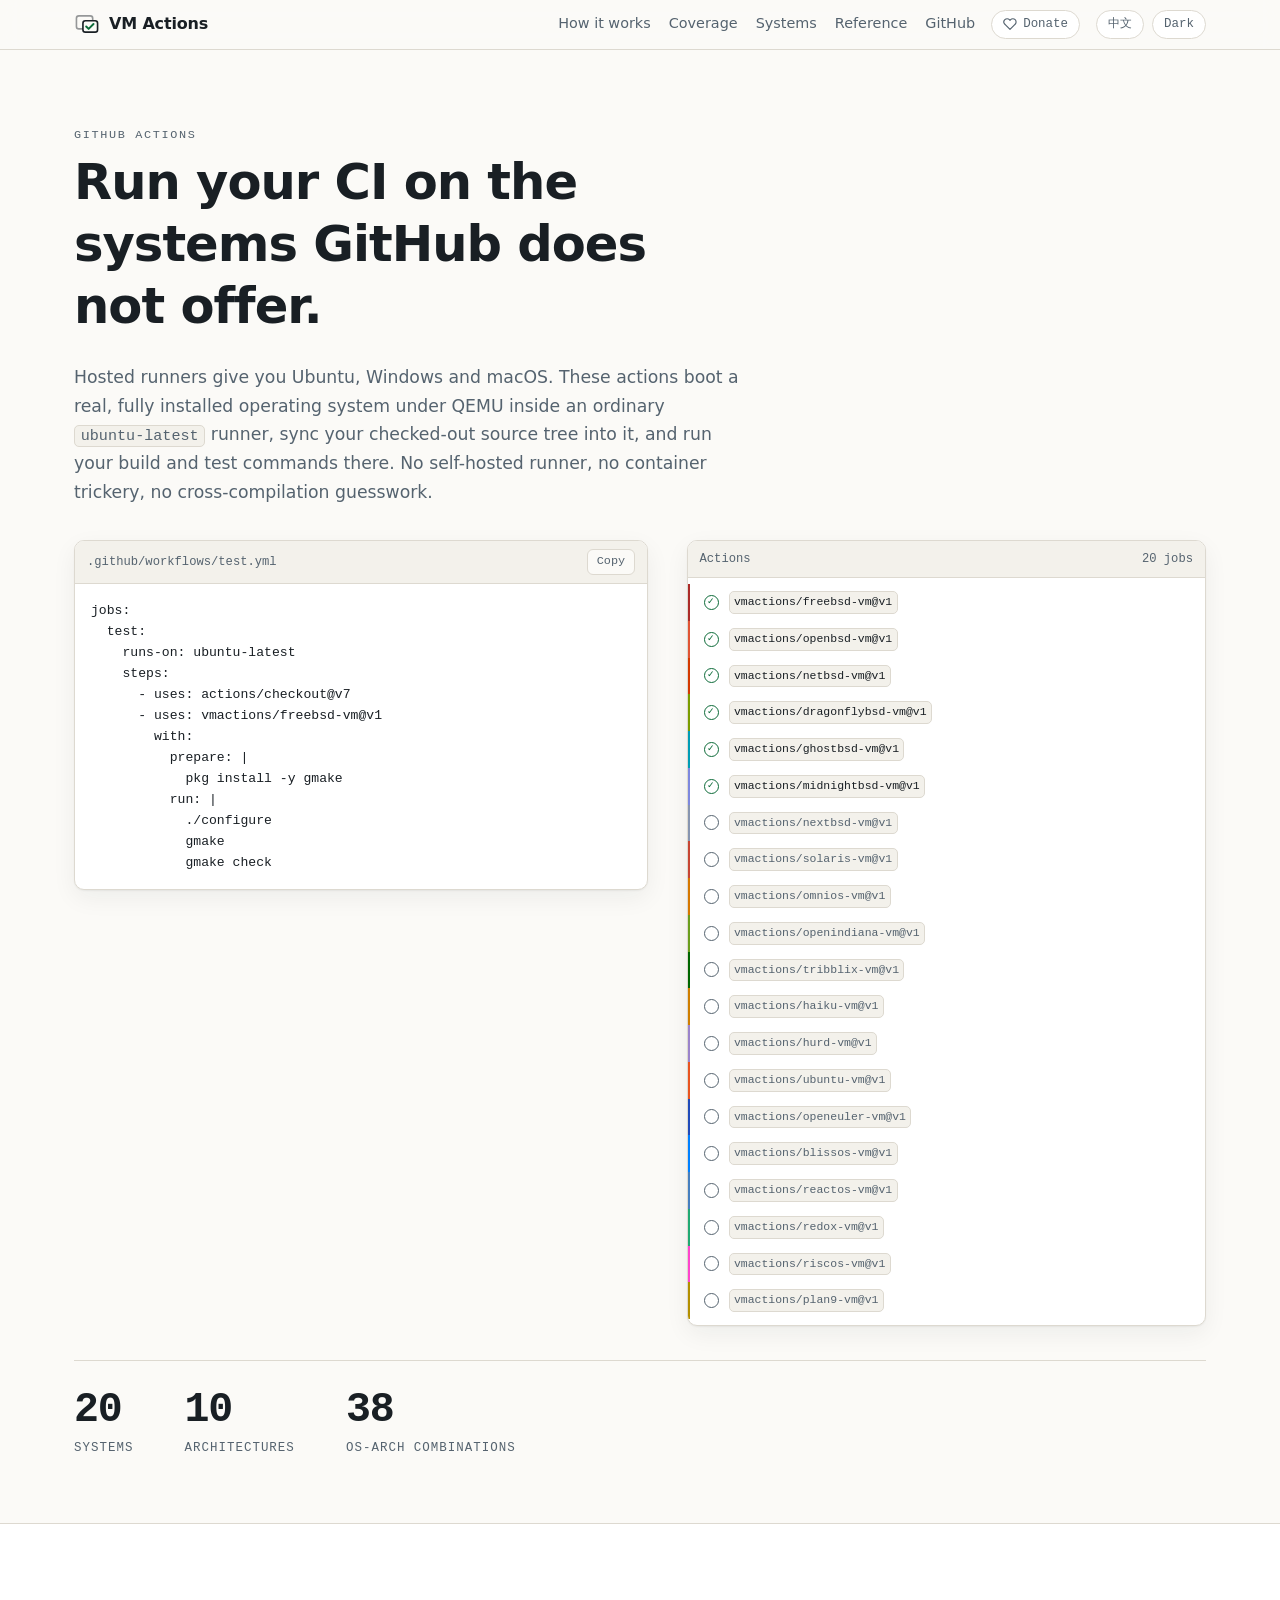
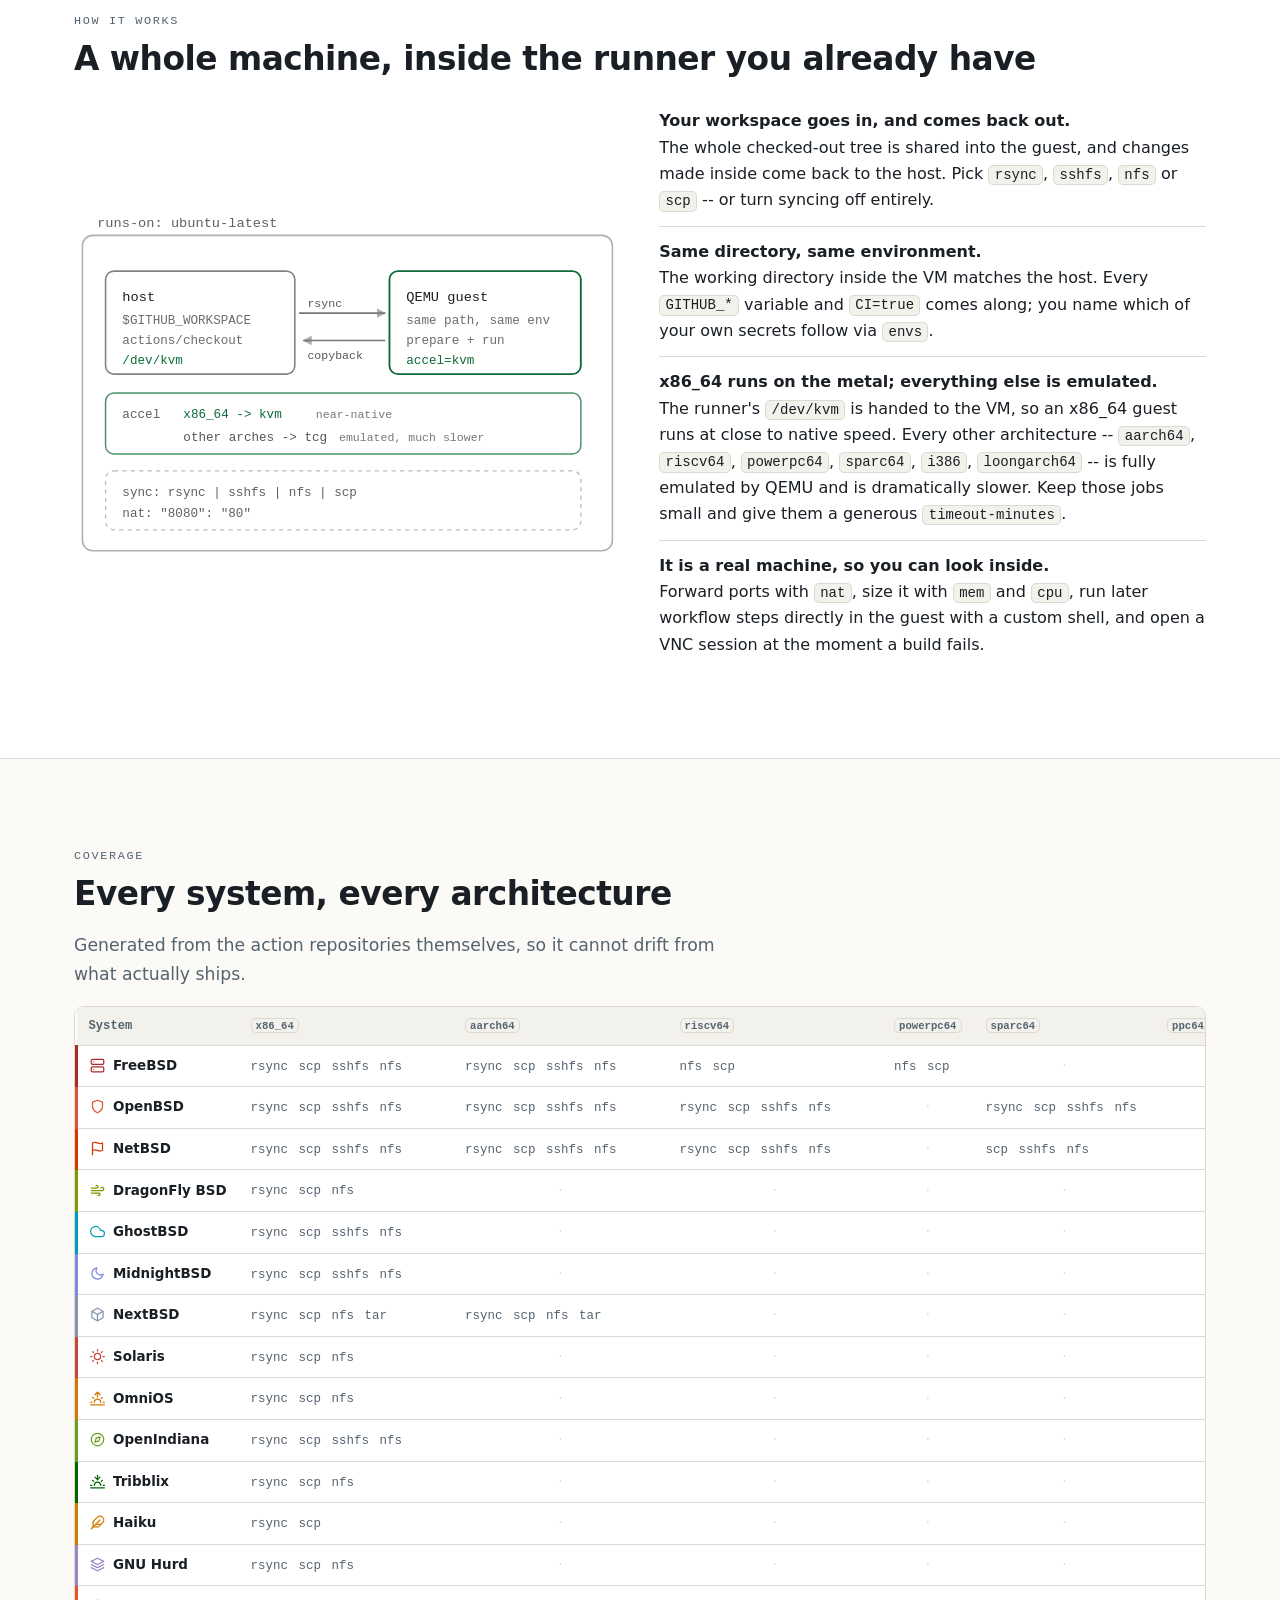
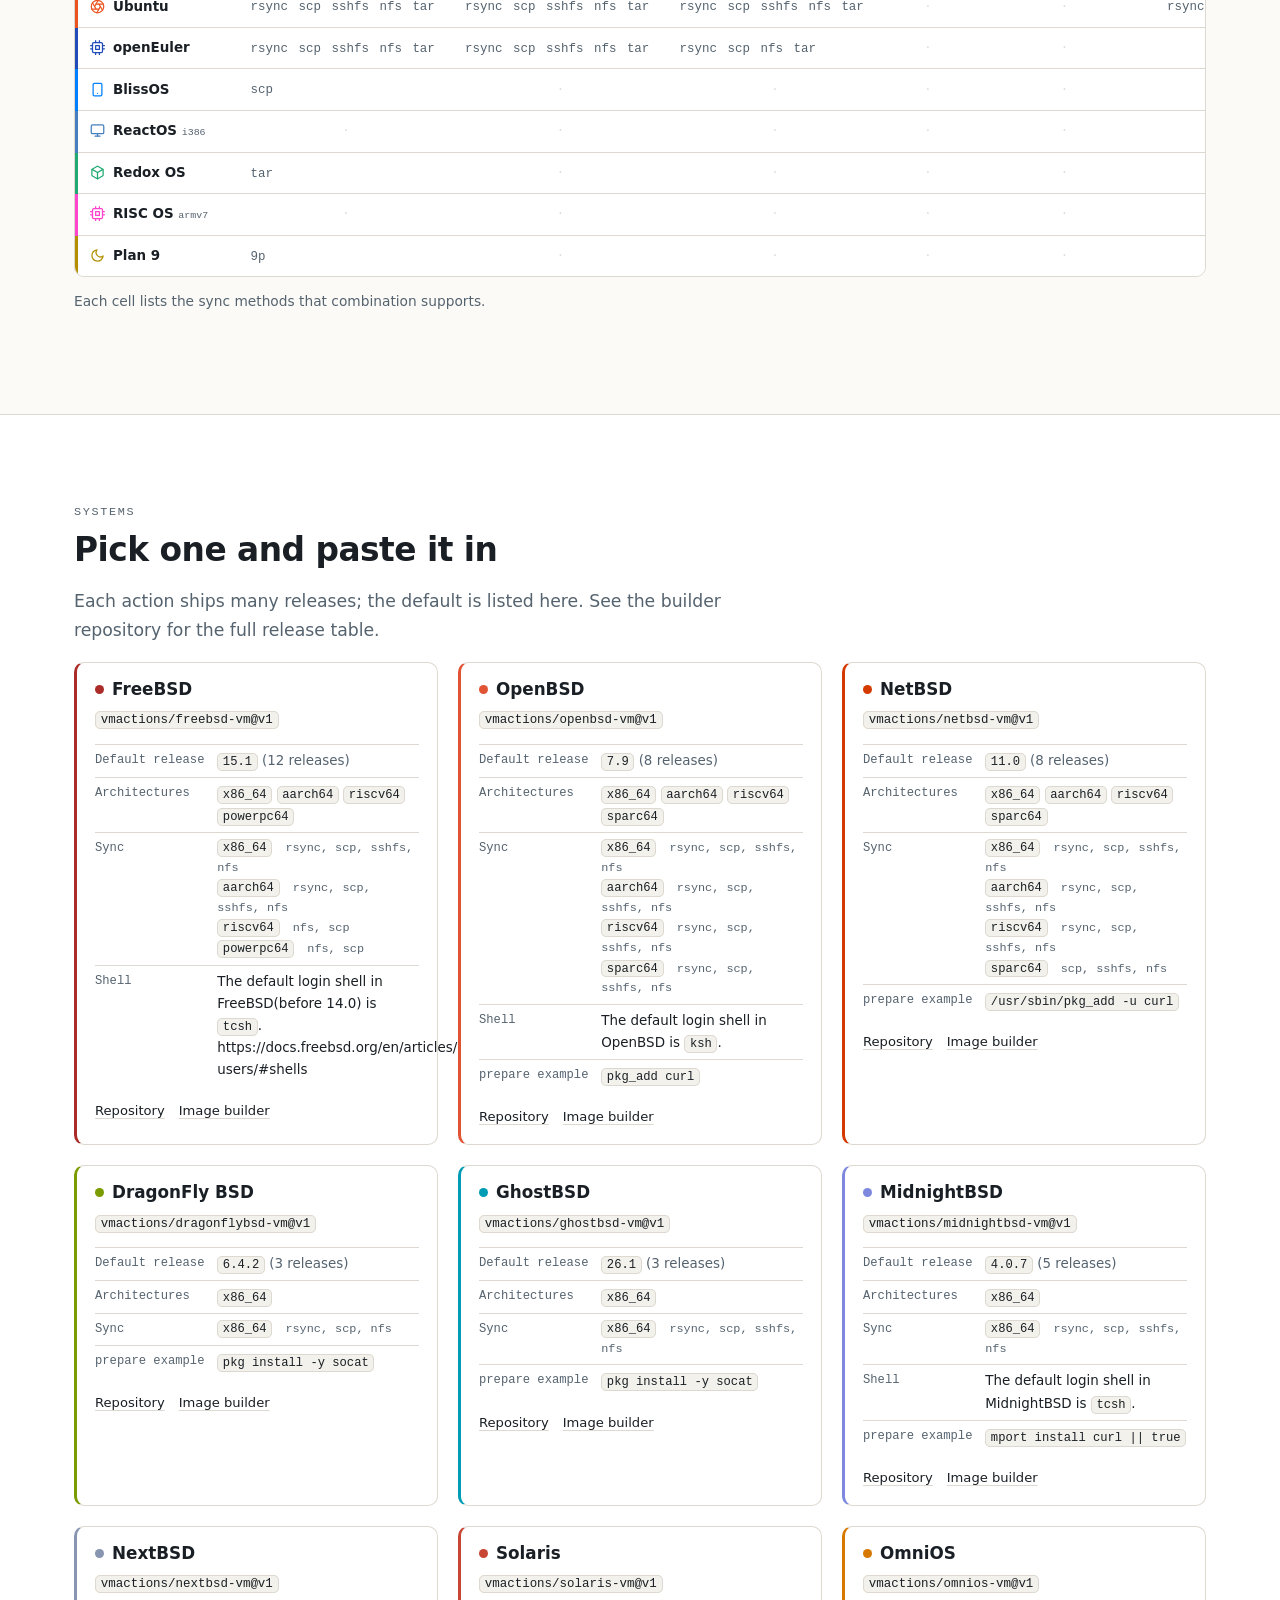
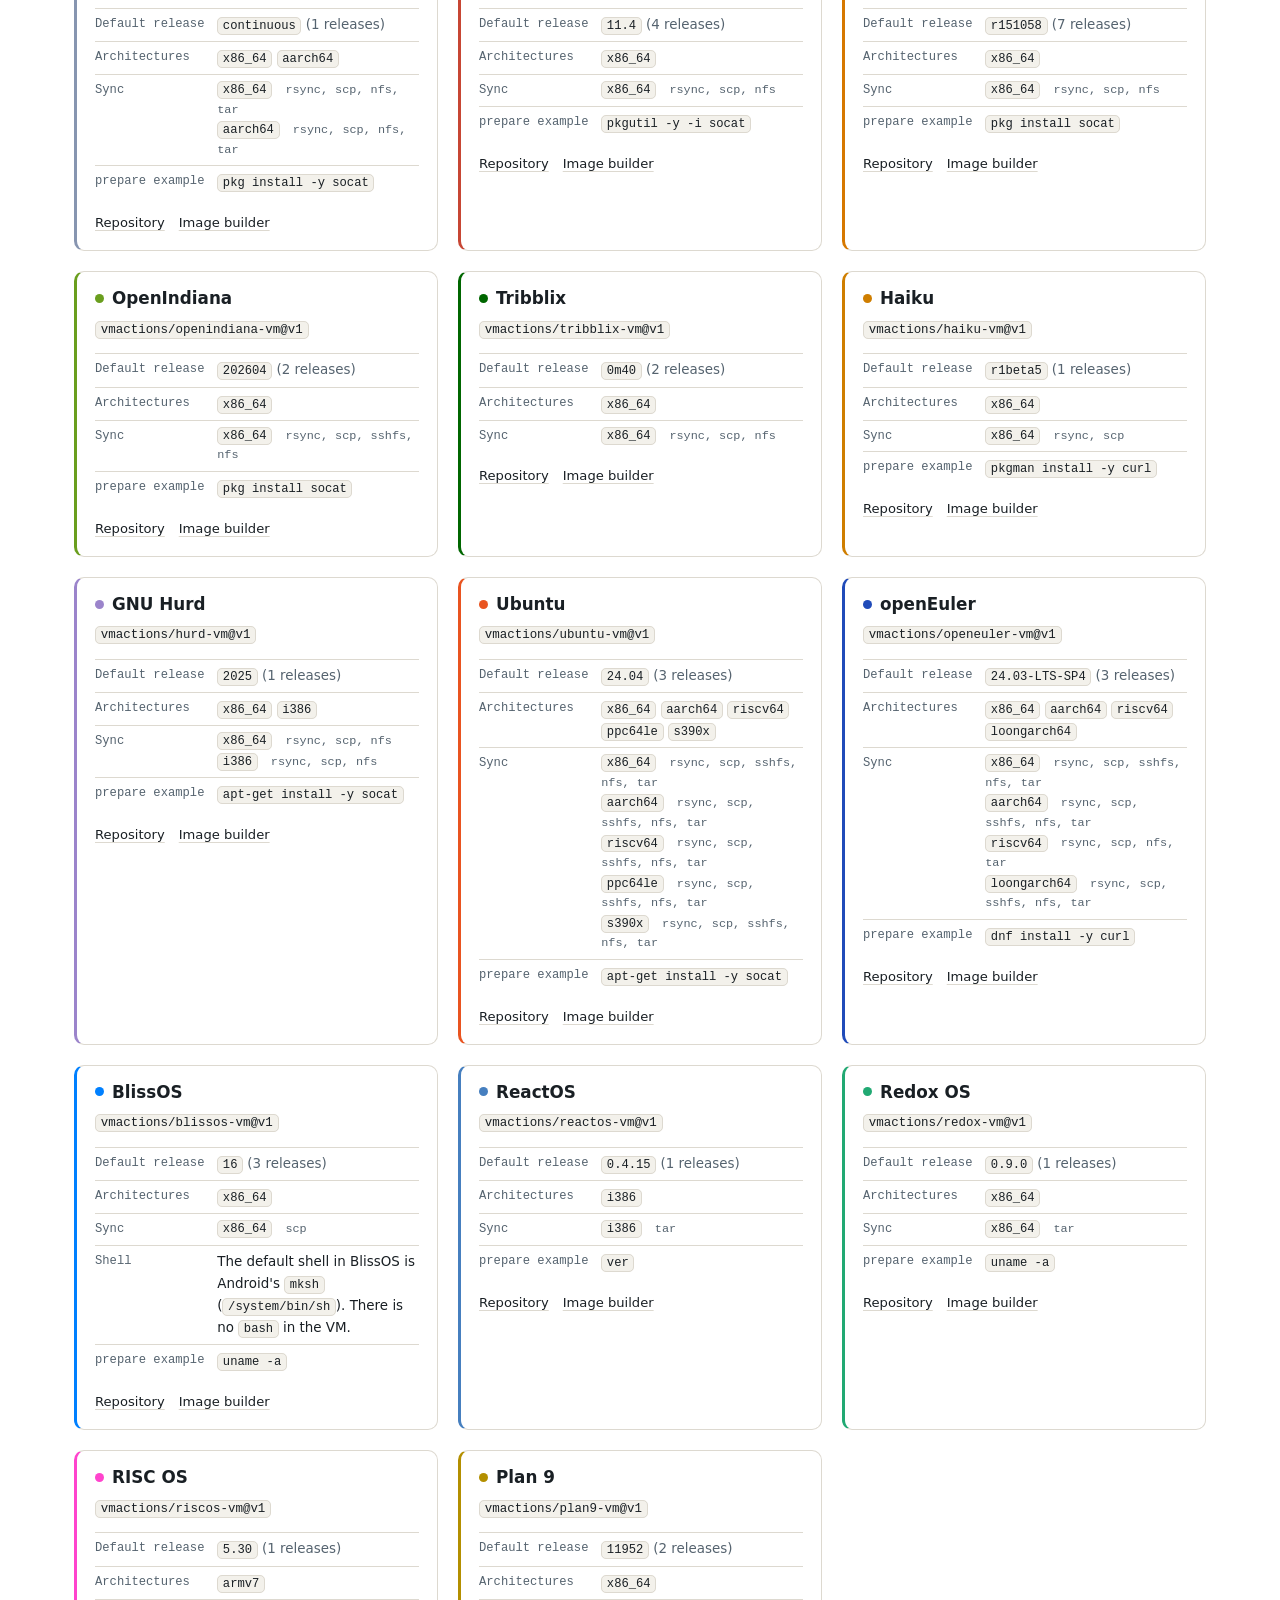
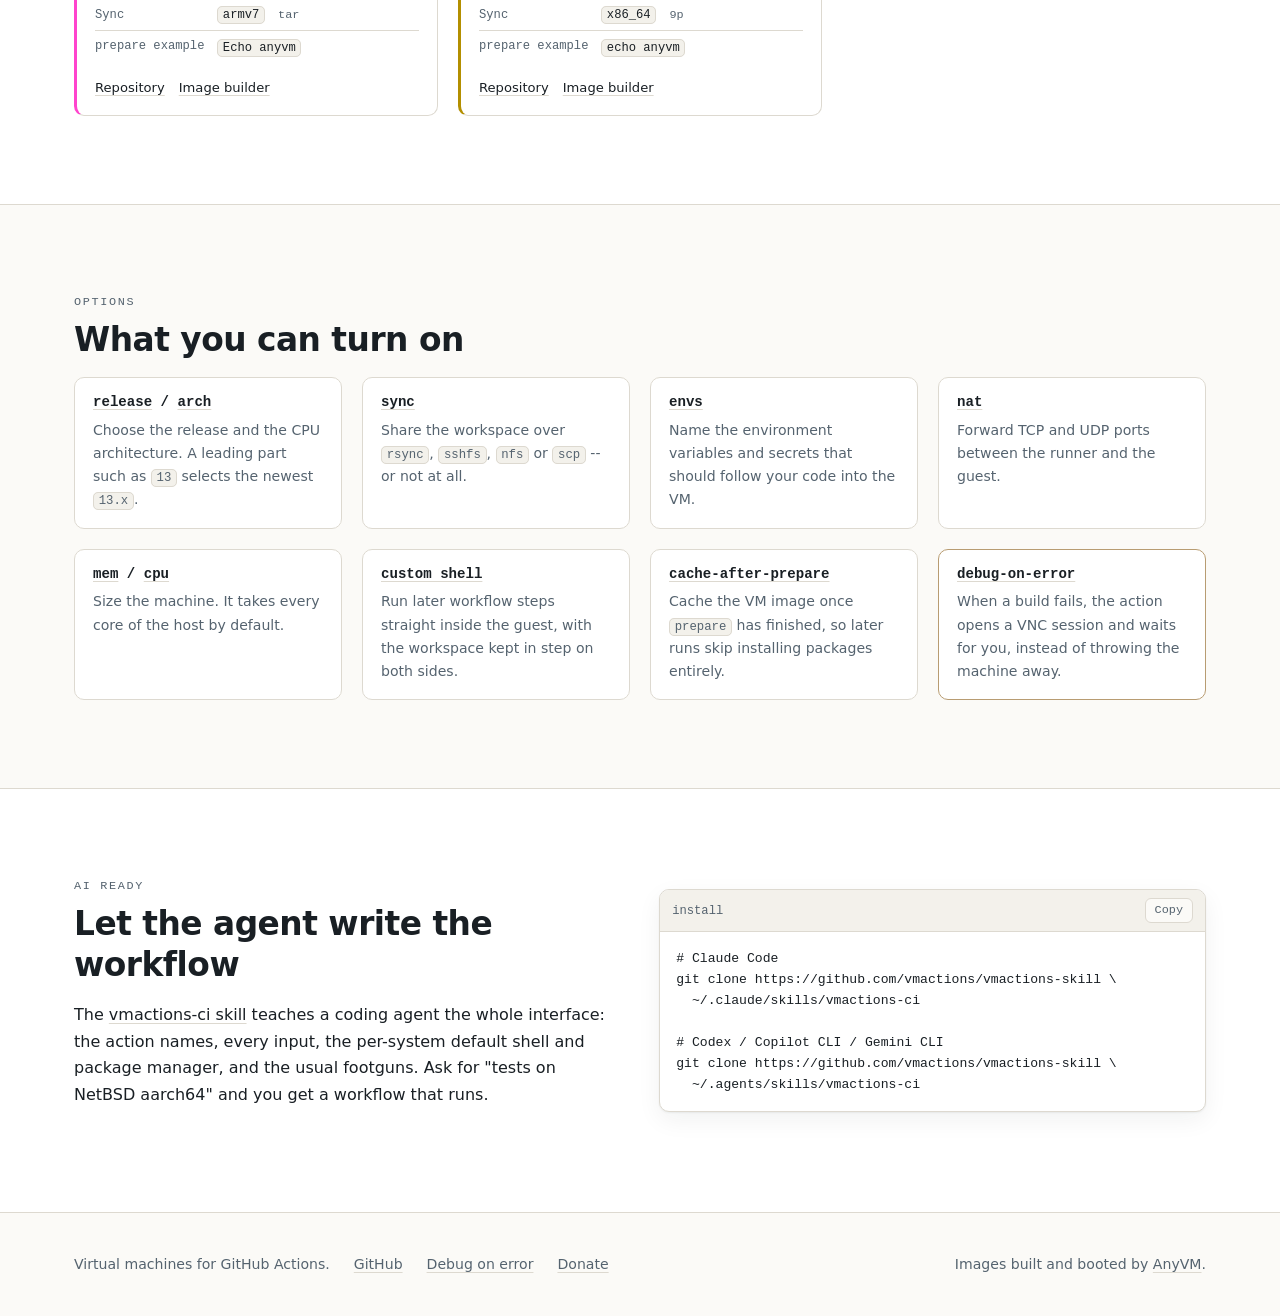
==== commit 1780adc0: "Matrix: name the arch for guests with no x86_64 column" ====
--- a/index.html
+++ b/index.html
@@ -591,7 +591,7 @@
           <td class="no"><span aria-hidden="true">&middot;</span></td>
         </tr>
         <tr data-os="reactos">
-          <th scope="row"><svg class="os-icon" viewBox="0 0 24 24" fill="none" stroke="currentColor" stroke-width="2" stroke-linecap="round" stroke-linejoin="round" aria-hidden="true"><rect x="2" y="3" width="20" height="14" rx="2" ry="2"></rect><line x1="8" y1="21" x2="16" y2="21"></line><line x1="12" y1="17" x2="12" y2="21"></line></svg>ReactOS</th>
+          <th scope="row"><svg class="os-icon" viewBox="0 0 24 24" fill="none" stroke="currentColor" stroke-width="2" stroke-linecap="round" stroke-linejoin="round" aria-hidden="true"><rect x="2" y="3" width="20" height="14" rx="2" ry="2"></rect><line x1="8" y1="21" x2="16" y2="21"></line><line x1="12" y1="17" x2="12" y2="21"></line></svg>ReactOS <span class="row-arch">i386</span></th>
           <td class="no"><span aria-hidden="true">&middot;</span></td>
           <td class="no"><span aria-hidden="true">&middot;</span></td>
           <td class="no"><span aria-hidden="true">&middot;</span></td>
@@ -617,7 +617,7 @@
           <td class="no"><span aria-hidden="true">&middot;</span></td>
         </tr>
         <tr data-os="riscos">
-          <th scope="row"><svg class="os-icon" viewBox="0 0 24 24" fill="none" stroke="currentColor" stroke-width="2" stroke-linecap="round" stroke-linejoin="round" aria-hidden="true"><rect x="4" y="4" width="16" height="16" rx="2" ry="2"></rect><rect x="9" y="9" width="6" height="6"></rect><line x1="9" y1="1" x2="9" y2="4"></line><line x1="15" y1="1" x2="15" y2="4"></line><line x1="9" y1="20" x2="9" y2="23"></line><line x1="15" y1="20" x2="15" y2="23"></line><line x1="20" y1="9" x2="23" y2="9"></line><line x1="20" y1="14" x2="23" y2="14"></line><line x1="1" y1="9" x2="4" y2="9"></line><line x1="1" y1="14" x2="4" y2="14"></line></svg>RISC OS</th>
+          <th scope="row"><svg class="os-icon" viewBox="0 0 24 24" fill="none" stroke="currentColor" stroke-width="2" stroke-linecap="round" stroke-linejoin="round" aria-hidden="true"><rect x="4" y="4" width="16" height="16" rx="2" ry="2"></rect><rect x="9" y="9" width="6" height="6"></rect><line x1="9" y1="1" x2="9" y2="4"></line><line x1="15" y1="1" x2="15" y2="4"></line><line x1="9" y1="20" x2="9" y2="23"></line><line x1="15" y1="20" x2="15" y2="23"></line><line x1="20" y1="9" x2="23" y2="9"></line><line x1="20" y1="14" x2="23" y2="14"></line><line x1="1" y1="9" x2="4" y2="9"></line><line x1="1" y1="14" x2="4" y2="14"></line></svg>RISC OS <span class="row-arch">armv7</span></th>
           <td class="no"><span aria-hidden="true">&middot;</span></td>
           <td class="no"><span aria-hidden="true">&middot;</span></td>
           <td class="no"><span aria-hidden="true">&middot;</span></td>
--- a/assets/style.css
+++ b/assets/style.css
@@ -188,6 +188,18 @@
   --os-riscos:       #ffa2e6;
 }
 
+/* The matrix is eleven columns wide and scrolls sideways. A guest with no
+ * x86_64 build (ReactOS is i386-only, RISC OS armv7-only) therefore shows an
+ * empty row until the reader scrolls, which reads as "unsupported" rather
+ * than "supported, further right" -- so its row header names the arch. */
+.row-arch {
+  font-family: var(--mono);
+  font-size: .74em;
+  color: var(--ink-dim);
+  font-weight: 400;
+  white-space: nowrap;
+}
+
 [data-os="freebsd"]      { --os-color: var(--os-freebsd); }
 [data-os="openbsd"]      { --os-color: var(--os-openbsd); }
 [data-os="netbsd"]       { --os-color: var(--os-netbsd); }
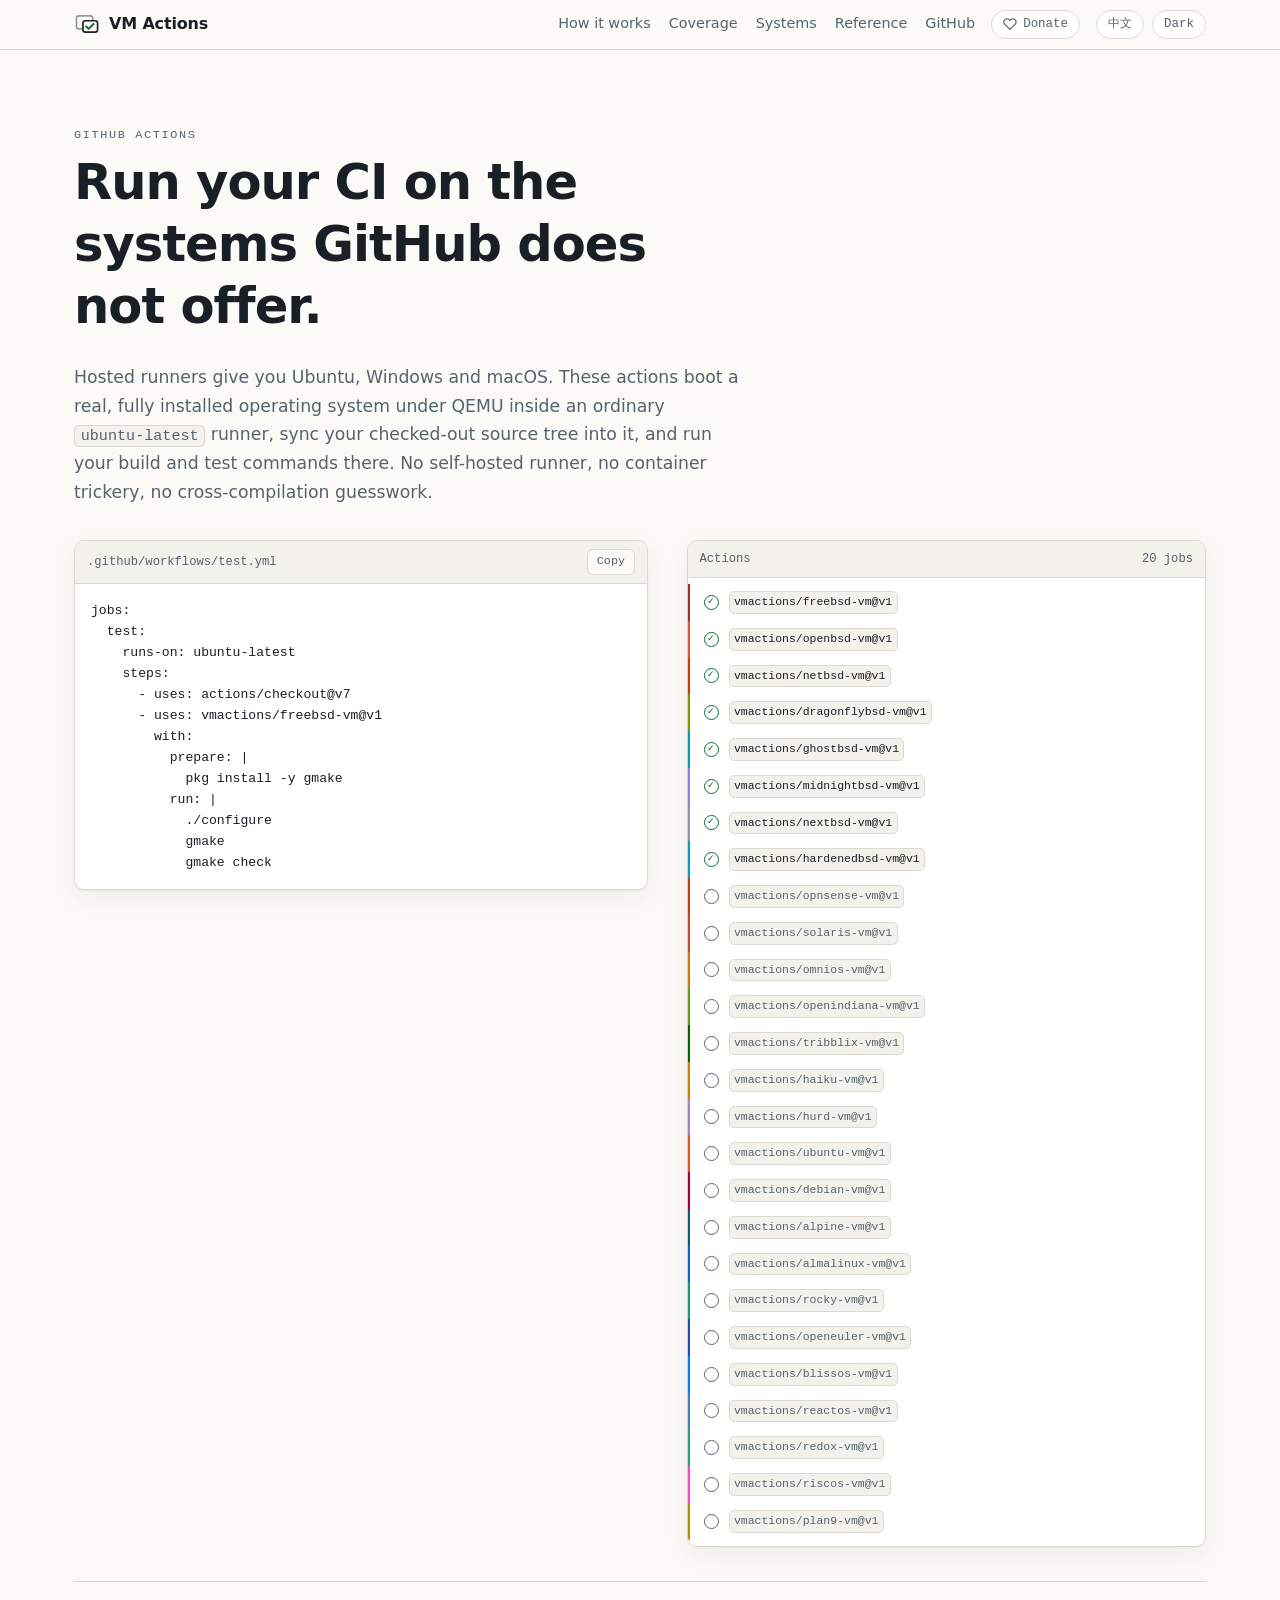
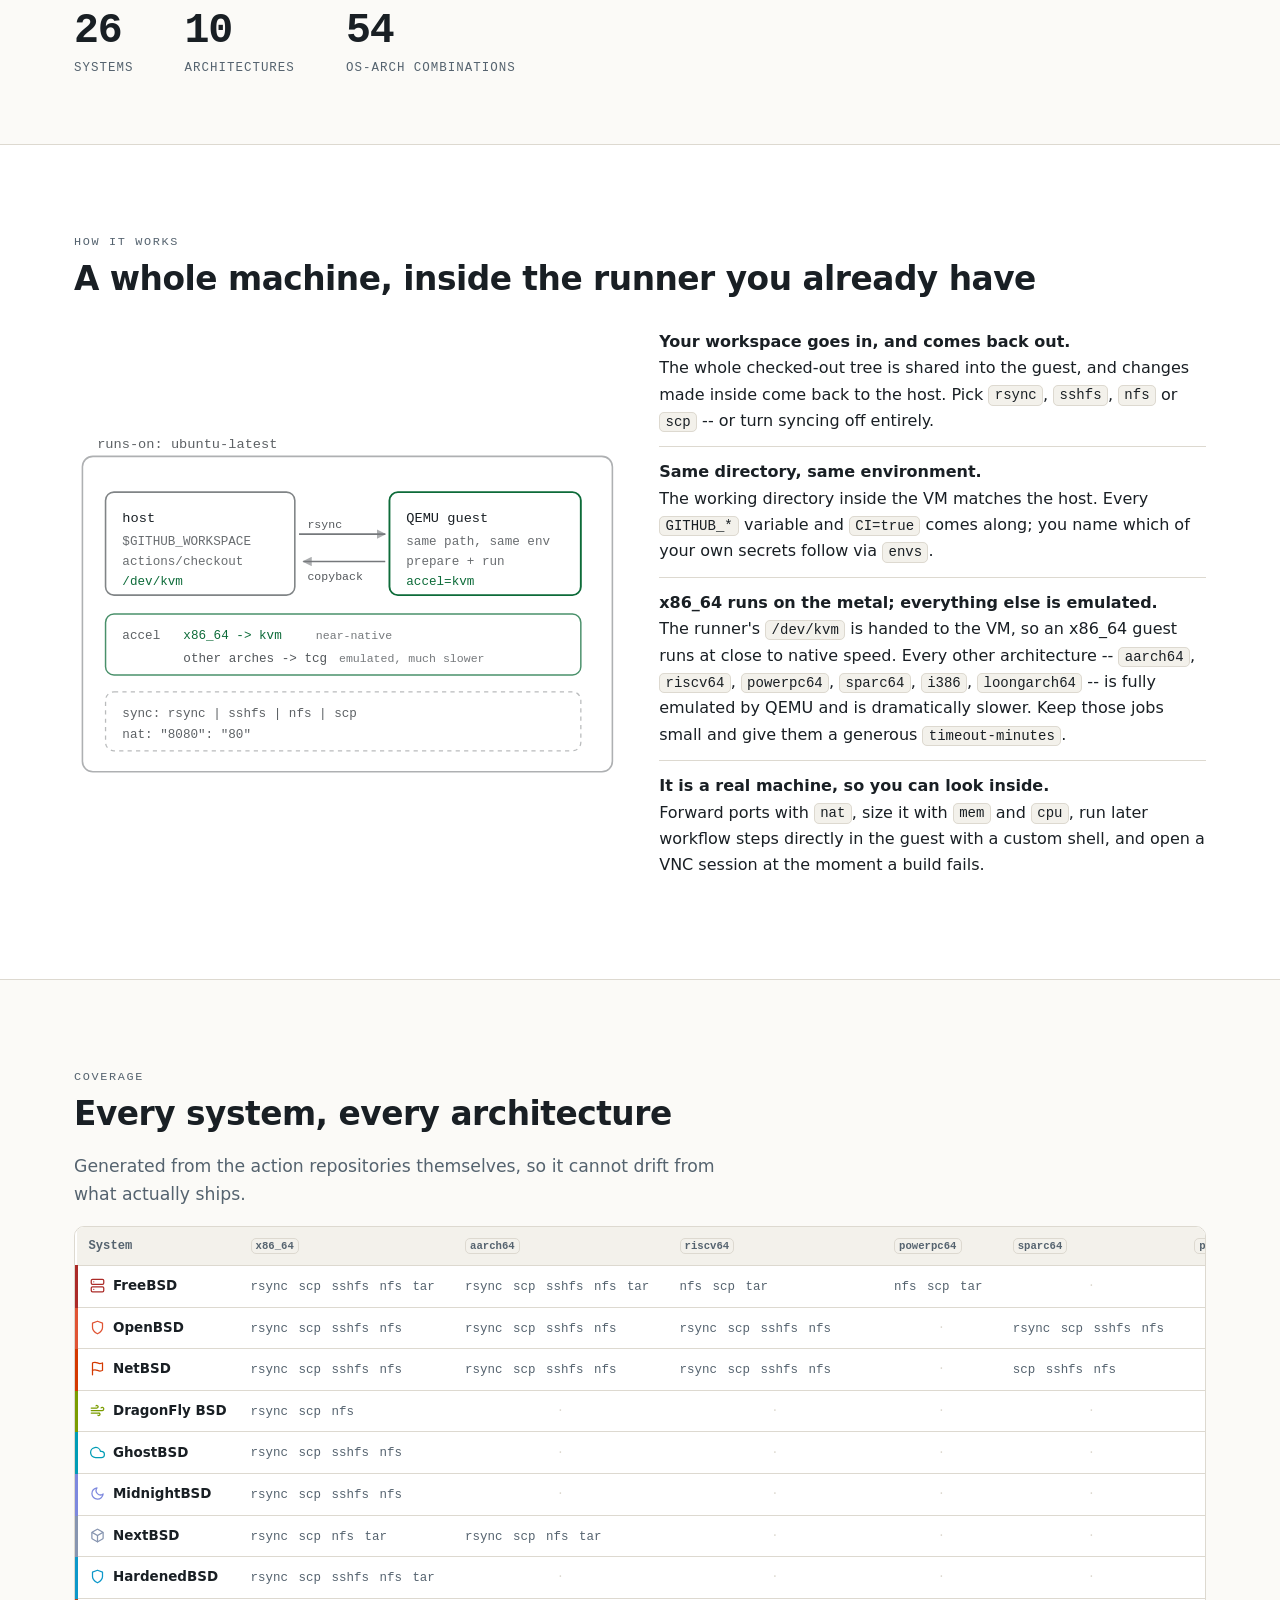
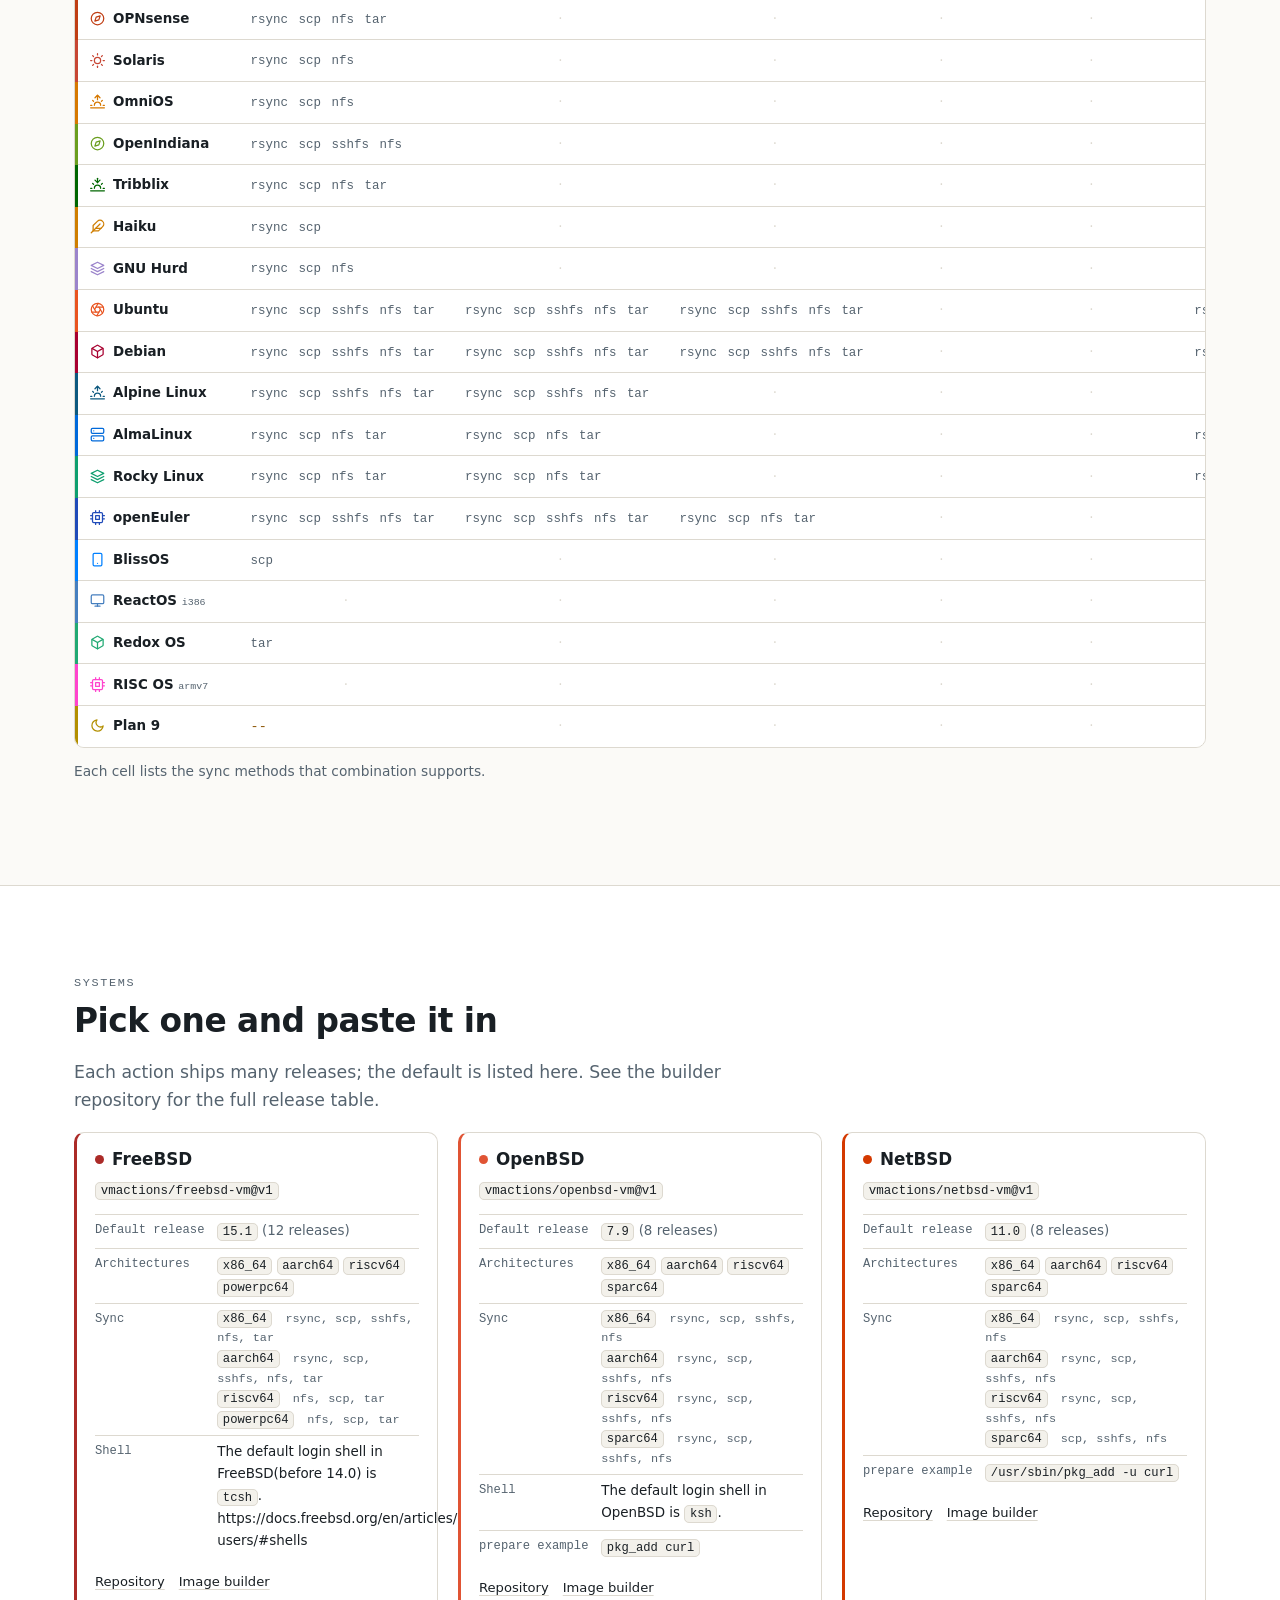
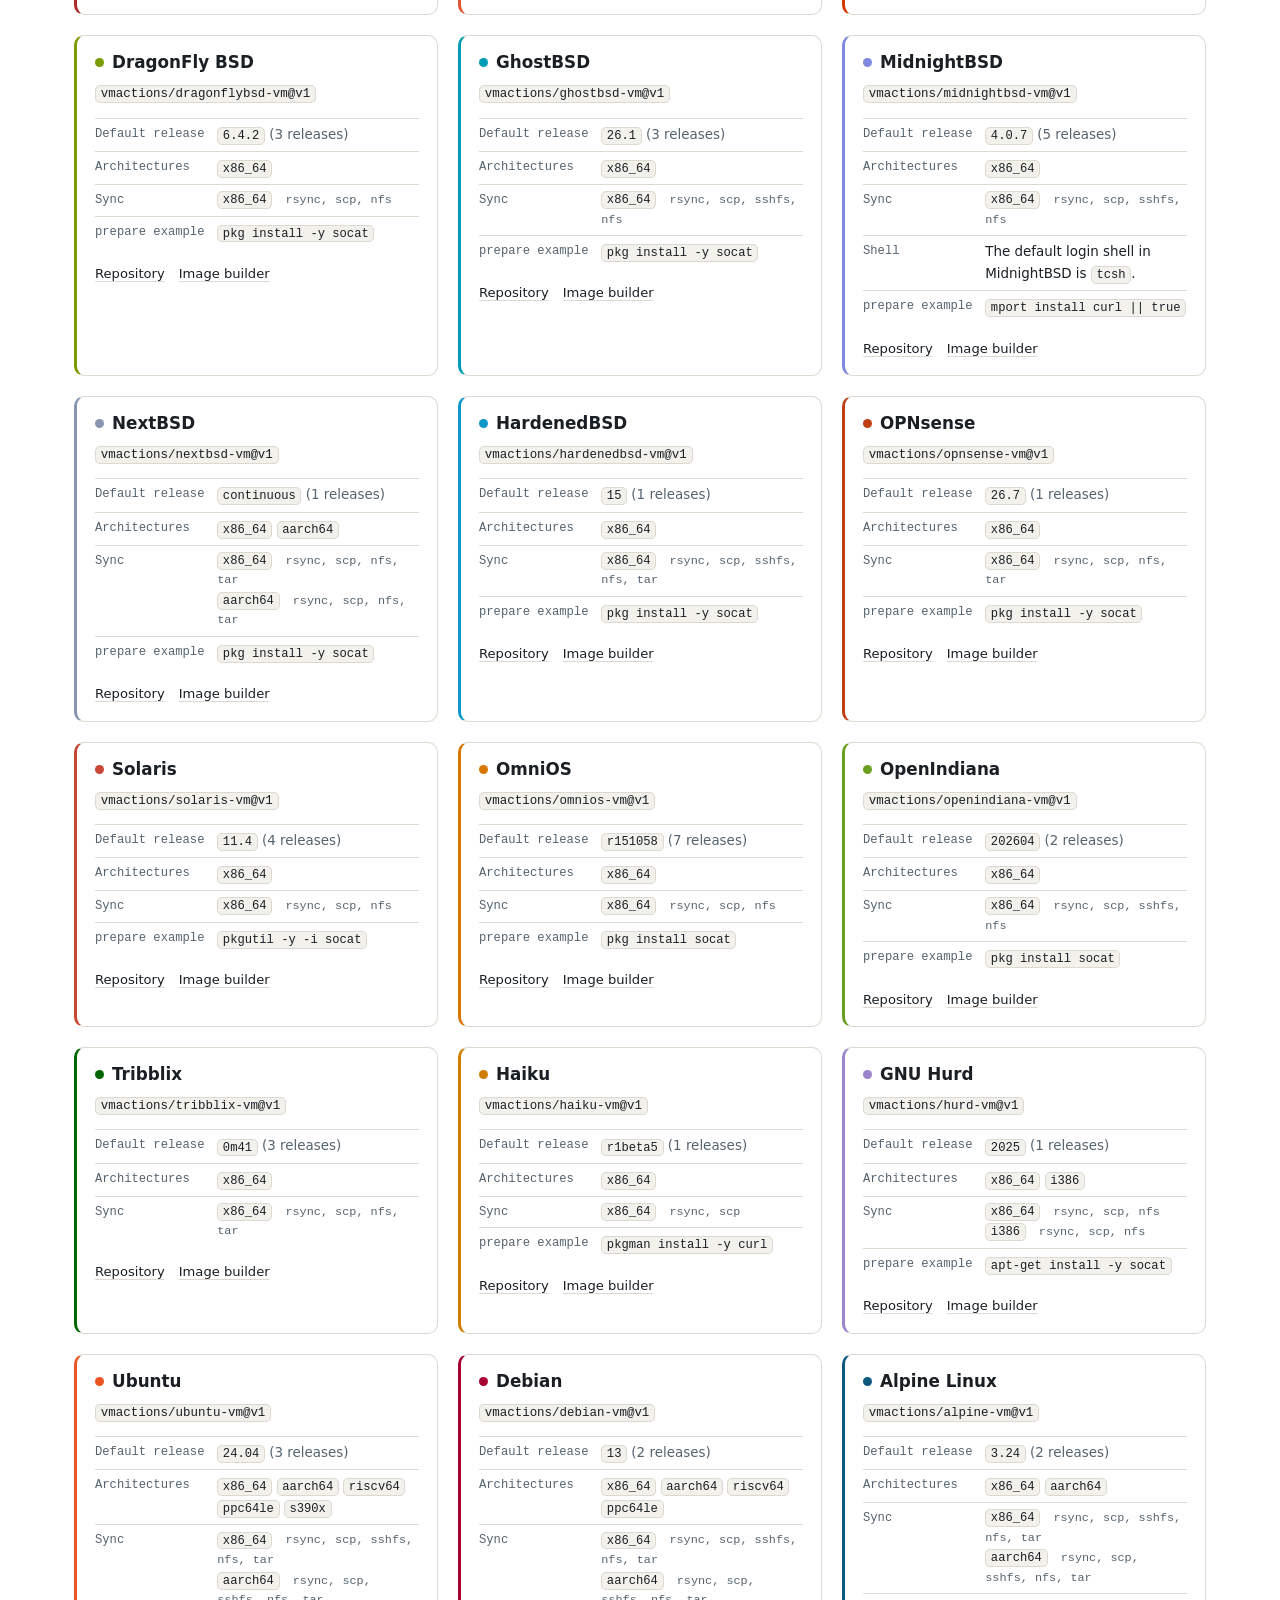
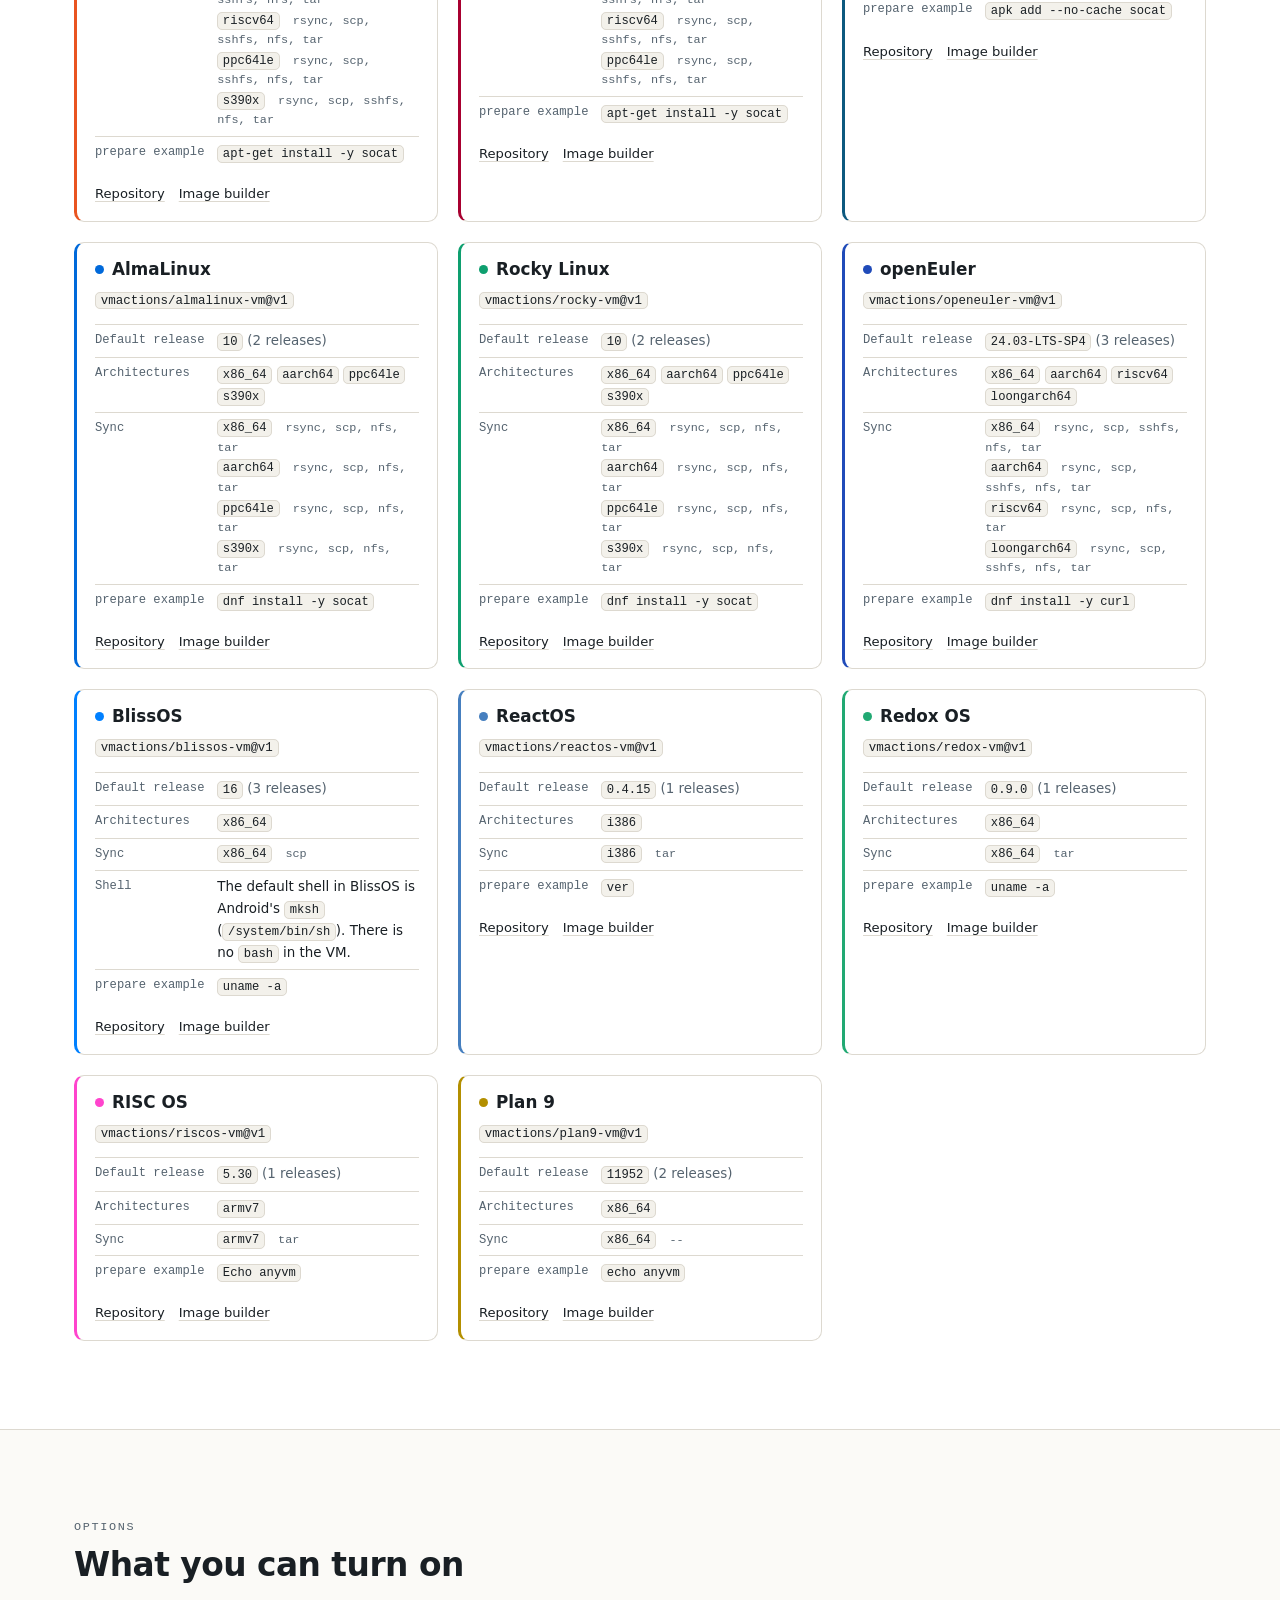
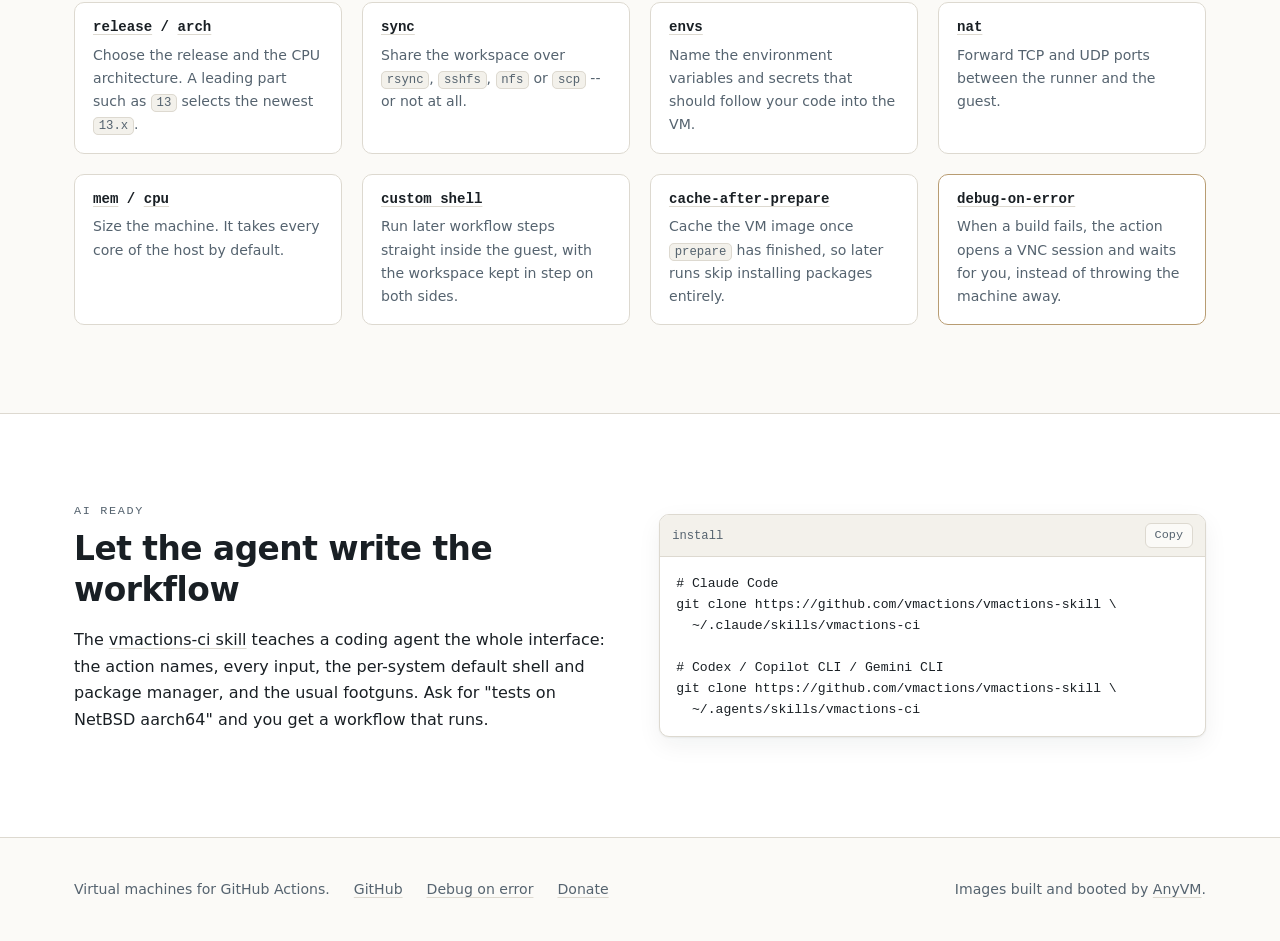
==== commit 21ae3fde: "add" ====
--- a/index.html
+++ b/index.html
@@ -144,6 +144,14 @@
         <span class="tick">&#10003;</span>
         <code>vmactions/nextbsd-vm@v1</code>
       </li>
+      <li data-os="hardenedbsd">
+        <span class="tick">&#10003;</span>
+        <code>vmactions/hardenedbsd-vm@v1</code>
+      </li>
+      <li data-os="opnsense">
+        <span class="tick">&#10003;</span>
+        <code>vmactions/opnsense-vm@v1</code>
+      </li>
       <li data-os="solaris">
         <span class="tick">&#10003;</span>
         <code>vmactions/solaris-vm@v1</code>
@@ -171,6 +179,22 @@
       <li data-os="ubuntu">
         <span class="tick">&#10003;</span>
         <code>vmactions/ubuntu-vm@v1</code>
+      </li>
+      <li data-os="debian">
+        <span class="tick">&#10003;</span>
+        <code>vmactions/debian-vm@v1</code>
+      </li>
+      <li data-os="alpine">
+        <span class="tick">&#10003;</span>
+        <code>vmactions/alpine-vm@v1</code>
+      </li>
+      <li data-os="almalinux">
+        <span class="tick">&#10003;</span>
+        <code>vmactions/almalinux-vm@v1</code>
+      </li>
+      <li data-os="rocky">
+        <span class="tick">&#10003;</span>
+        <code>vmactions/rocky-vm@v1</code>
       </li>
       <li data-os="openeuler">
         <span class="tick">&#10003;</span>
@@ -204,7 +228,7 @@
     <div class="stats">
 <!-- BEGIN generated:counts -->
     <div class="stat">
-      <span class="stat-n">20</span>
+      <span class="stat-n">26</span>
       <span class="stat-l"><span lang="en">systems</span><span lang="zh">个系统</span></span>
     </div>
     <div class="stat">
@@ -212,7 +236,7 @@
       <span class="stat-l"><span lang="en">architectures</span><span lang="zh">种架构</span></span>
     </div>
     <div class="stat">
-      <span class="stat-n">38</span>
+      <span class="stat-n">54</span>
       <span class="stat-l"><span lang="en">OS-arch combinations</span><span lang="zh">个系统-架构组合</span></span>
     </div>
 <!-- END generated:counts -->
@@ -384,10 +408,10 @@
       <tbody>
         <tr data-os="freebsd">
           <th scope="row"><svg class="os-icon" viewBox="0 0 24 24" fill="none" stroke="currentColor" stroke-width="2" stroke-linecap="round" stroke-linejoin="round" aria-hidden="true"><rect x="2" y="2" width="20" height="8" rx="2" ry="2"></rect><rect x="2" y="14" width="20" height="8" rx="2" ry="2"></rect><line x1="6" y1="6" x2="6.01" y2="6"></line><line x1="6" y1="18" x2="6.01" y2="18"></line></svg>FreeBSD</th>
-          <td class="yes"><code>rsync</code> <code>scp</code> <code>sshfs</code> <code>nfs</code></td>
-          <td class="yes"><code>rsync</code> <code>scp</code> <code>sshfs</code> <code>nfs</code></td>
-          <td class="yes"><code>nfs</code> <code>scp</code></td>
-          <td class="yes"><code>nfs</code> <code>scp</code></td>
+          <td class="yes"><code>rsync</code> <code>scp</code> <code>sshfs</code> <code>nfs</code> <code>tar</code></td>
+          <td class="yes"><code>rsync</code> <code>scp</code> <code>sshfs</code> <code>nfs</code> <code>tar</code></td>
+          <td class="yes"><code>nfs</code> <code>scp</code> <code>tar</code></td>
+          <td class="yes"><code>nfs</code> <code>scp</code> <code>tar</code></td>
           <td class="no"><span aria-hidden="true">&middot;</span></td>
           <td class="no"><span aria-hidden="true">&middot;</span></td>
           <td class="no"><span aria-hidden="true">&middot;</span></td>
@@ -473,6 +497,32 @@
           <td class="no"><span aria-hidden="true">&middot;</span></td>
           <td class="no"><span aria-hidden="true">&middot;</span></td>
         </tr>
+        <tr data-os="hardenedbsd">
+          <th scope="row"><svg class="os-icon" viewBox="0 0 24 24" fill="none" stroke="currentColor" stroke-width="2" stroke-linecap="round" stroke-linejoin="round" aria-hidden="true"><path d="M12 22s8-4 8-10V5l-8-3-8 3v7c0 6 8 10 8 10z"></path></svg>HardenedBSD</th>
+          <td class="yes"><code>rsync</code> <code>scp</code> <code>sshfs</code> <code>nfs</code> <code>tar</code></td>
+          <td class="no"><span aria-hidden="true">&middot;</span></td>
+          <td class="no"><span aria-hidden="true">&middot;</span></td>
+          <td class="no"><span aria-hidden="true">&middot;</span></td>
+          <td class="no"><span aria-hidden="true">&middot;</span></td>
+          <td class="no"><span aria-hidden="true">&middot;</span></td>
+          <td class="no"><span aria-hidden="true">&middot;</span></td>
+          <td class="no"><span aria-hidden="true">&middot;</span></td>
+          <td class="no"><span aria-hidden="true">&middot;</span></td>
+          <td class="no"><span aria-hidden="true">&middot;</span></td>
+        </tr>
+        <tr data-os="opnsense">
+          <th scope="row"><svg class="os-icon" viewBox="0 0 24 24" fill="none" stroke="currentColor" stroke-width="2" stroke-linecap="round" stroke-linejoin="round" aria-hidden="true"><circle cx="12" cy="12" r="10"></circle><polygon points="16.24 7.76 14.12 14.12 7.76 16.24 9.88 9.88 16.24 7.76"></polygon></svg>OPNsense</th>
+          <td class="yes"><code>rsync</code> <code>scp</code> <code>nfs</code> <code>tar</code></td>
+          <td class="no"><span aria-hidden="true">&middot;</span></td>
+          <td class="no"><span aria-hidden="true">&middot;</span></td>
+          <td class="no"><span aria-hidden="true">&middot;</span></td>
+          <td class="no"><span aria-hidden="true">&middot;</span></td>
+          <td class="no"><span aria-hidden="true">&middot;</span></td>
+          <td class="no"><span aria-hidden="true">&middot;</span></td>
+          <td class="no"><span aria-hidden="true">&middot;</span></td>
+          <td class="no"><span aria-hidden="true">&middot;</span></td>
+          <td class="no"><span aria-hidden="true">&middot;</span></td>
+        </tr>
         <tr data-os="solaris">
           <th scope="row"><svg class="os-icon" viewBox="0 0 24 24" fill="none" stroke="currentColor" stroke-width="2" stroke-linecap="round" stroke-linejoin="round" aria-hidden="true"><circle cx="12" cy="12" r="5"></circle><line x1="12" y1="1" x2="12" y2="3"></line><line x1="12" y1="21" x2="12" y2="23"></line><line x1="4.22" y1="4.22" x2="5.64" y2="5.64"></line><line x1="18.36" y1="18.36" x2="19.78" y2="19.78"></line><line x1="1" y1="12" x2="3" y2="12"></line><line x1="21" y1="12" x2="23" y2="12"></line><line x1="4.22" y1="19.78" x2="5.64" y2="18.36"></line><line x1="18.36" y1="5.64" x2="19.78" y2="4.22"></line></svg>Solaris</th>
           <td class="yes"><code>rsync</code> <code>scp</code> <code>nfs</code></td>
@@ -514,7 +564,7 @@
         </tr>
         <tr data-os="tribblix">
           <th scope="row"><svg class="os-icon" viewBox="0 0 24 24" fill="none" stroke="currentColor" stroke-width="2" stroke-linecap="round" stroke-linejoin="round" aria-hidden="true"><path d="M17 18a5 5 0 0 0-10 0"></path><line x1="12" y1="9" x2="12" y2="2"></line><line x1="4.22" y1="10.22" x2="5.64" y2="11.64"></line><line x1="1" y1="18" x2="3" y2="18"></line><line x1="21" y1="18" x2="23" y2="18"></line><line x1="18.36" y1="11.64" x2="19.78" y2="10.22"></line><line x1="23" y1="22" x2="1" y2="22"></line><polyline points="16 5 12 9 8 5"></polyline></svg>Tribblix</th>
-          <td class="yes"><code>rsync</code> <code>scp</code> <code>nfs</code></td>
+          <td class="yes"><code>rsync</code> <code>scp</code> <code>nfs</code> <code>tar</code></td>
           <td class="no"><span aria-hidden="true">&middot;</span></td>
           <td class="no"><span aria-hidden="true">&middot;</span></td>
           <td class="no"><span aria-hidden="true">&middot;</span></td>
@@ -564,6 +614,58 @@
           <td class="no"><span aria-hidden="true">&middot;</span></td>
           <td class="no"><span aria-hidden="true">&middot;</span></td>
         </tr>
+        <tr data-os="debian">
+          <th scope="row"><svg class="os-icon" viewBox="0 0 24 24" fill="none" stroke="currentColor" stroke-width="2" stroke-linecap="round" stroke-linejoin="round" aria-hidden="true"><path d="M21 16V8a2 2 0 0 0-1-1.73l-7-4a2 2 0 0 0-2 0l-7 4A2 2 0 0 0 3 8v8a2 2 0 0 0 1 1.73l7 4a2 2 0 0 0 2 0l7-4A2 2 0 0 0 21 16z"></path><polyline points="3.27 6.96 12 12.01 20.73 6.96"></polyline><line x1="12" y1="22.08" x2="12" y2="12"></line></svg>Debian</th>
+          <td class="yes"><code>rsync</code> <code>scp</code> <code>sshfs</code> <code>nfs</code> <code>tar</code></td>
+          <td class="yes"><code>rsync</code> <code>scp</code> <code>sshfs</code> <code>nfs</code> <code>tar</code></td>
+          <td class="yes"><code>rsync</code> <code>scp</code> <code>sshfs</code> <code>nfs</code> <code>tar</code></td>
+          <td class="no"><span aria-hidden="true">&middot;</span></td>
+          <td class="no"><span aria-hidden="true">&middot;</span></td>
+          <td class="yes"><code>rsync</code> <code>scp</code> <code>sshfs</code> <code>nfs</code> <code>tar</code></td>
+          <td class="no"><span aria-hidden="true">&middot;</span></td>
+          <td class="no"><span aria-hidden="true">&middot;</span></td>
+          <td class="no"><span aria-hidden="true">&middot;</span></td>
+          <td class="no"><span aria-hidden="true">&middot;</span></td>
+        </tr>
+        <tr data-os="alpine">
+          <th scope="row"><svg class="os-icon" viewBox="0 0 24 24" fill="none" stroke="currentColor" stroke-width="2" stroke-linecap="round" stroke-linejoin="round" aria-hidden="true"><path d="M17 18a5 5 0 0 0-10 0"></path><line x1="12" y1="2" x2="12" y2="9"></line><line x1="4.22" y1="10.22" x2="5.64" y2="11.64"></line><line x1="1" y1="18" x2="3" y2="18"></line><line x1="21" y1="18" x2="23" y2="18"></line><line x1="18.36" y1="11.64" x2="19.78" y2="10.22"></line><line x1="23" y1="22" x2="1" y2="22"></line><polyline points="8 6 12 2 16 6"></polyline></svg>Alpine Linux</th>
+          <td class="yes"><code>rsync</code> <code>scp</code> <code>sshfs</code> <code>nfs</code> <code>tar</code></td>
+          <td class="yes"><code>rsync</code> <code>scp</code> <code>sshfs</code> <code>nfs</code> <code>tar</code></td>
+          <td class="no"><span aria-hidden="true">&middot;</span></td>
+          <td class="no"><span aria-hidden="true">&middot;</span></td>
+          <td class="no"><span aria-hidden="true">&middot;</span></td>
+          <td class="no"><span aria-hidden="true">&middot;</span></td>
+          <td class="no"><span aria-hidden="true">&middot;</span></td>
+          <td class="no"><span aria-hidden="true">&middot;</span></td>
+          <td class="no"><span aria-hidden="true">&middot;</span></td>
+          <td class="no"><span aria-hidden="true">&middot;</span></td>
+        </tr>
+        <tr data-os="almalinux">
+          <th scope="row"><svg class="os-icon" viewBox="0 0 24 24" fill="none" stroke="currentColor" stroke-width="2" stroke-linecap="round" stroke-linejoin="round" aria-hidden="true"><rect x="2" y="2" width="20" height="8" rx="2" ry="2"></rect><rect x="2" y="14" width="20" height="8" rx="2" ry="2"></rect><line x1="6" y1="6" x2="6.01" y2="6"></line><line x1="6" y1="18" x2="6.01" y2="18"></line></svg>AlmaLinux</th>
+          <td class="yes"><code>rsync</code> <code>scp</code> <code>nfs</code> <code>tar</code></td>
+          <td class="yes"><code>rsync</code> <code>scp</code> <code>nfs</code> <code>tar</code></td>
+          <td class="no"><span aria-hidden="true">&middot;</span></td>
+          <td class="no"><span aria-hidden="true">&middot;</span></td>
+          <td class="no"><span aria-hidden="true">&middot;</span></td>
+          <td class="yes"><code>rsync</code> <code>scp</code> <code>nfs</code> <code>tar</code></td>
+          <td class="yes"><code>rsync</code> <code>scp</code> <code>nfs</code> <code>tar</code></td>
+          <td class="no"><span aria-hidden="true">&middot;</span></td>
+          <td class="no"><span aria-hidden="true">&middot;</span></td>
+          <td class="no"><span aria-hidden="true">&middot;</span></td>
+        </tr>
+        <tr data-os="rocky">
+          <th scope="row"><svg class="os-icon" viewBox="0 0 24 24" fill="none" stroke="currentColor" stroke-width="2" stroke-linecap="round" stroke-linejoin="round" aria-hidden="true"><polygon points="12 2 2 7 12 12 22 7 12 2"></polygon><polyline points="2 17 12 22 22 17"></polyline><polyline points="2 12 12 17 22 12"></polyline></svg>Rocky Linux</th>
+          <td class="yes"><code>rsync</code> <code>scp</code> <code>nfs</code> <code>tar</code></td>
+          <td class="yes"><code>rsync</code> <code>scp</code> <code>nfs</code> <code>tar</code></td>
+          <td class="no"><span aria-hidden="true">&middot;</span></td>
+          <td class="no"><span aria-hidden="true">&middot;</span></td>
+          <td class="no"><span aria-hidden="true">&middot;</span></td>
+          <td class="yes"><code>rsync</code> <code>scp</code> <code>nfs</code> <code>tar</code></td>
+          <td class="yes"><code>rsync</code> <code>scp</code> <code>nfs</code> <code>tar</code></td>
+          <td class="no"><span aria-hidden="true">&middot;</span></td>
+          <td class="no"><span aria-hidden="true">&middot;</span></td>
+          <td class="no"><span aria-hidden="true">&middot;</span></td>
+        </tr>
         <tr data-os="openeuler">
           <th scope="row"><svg class="os-icon" viewBox="0 0 24 24" fill="none" stroke="currentColor" stroke-width="2" stroke-linecap="round" stroke-linejoin="round" aria-hidden="true"><rect x="4" y="4" width="16" height="16" rx="2" ry="2"></rect><rect x="9" y="9" width="6" height="6"></rect><line x1="9" y1="1" x2="9" y2="4"></line><line x1="15" y1="1" x2="15" y2="4"></line><line x1="9" y1="20" x2="9" y2="23"></line><line x1="15" y1="20" x2="15" y2="23"></line><line x1="20" y1="9" x2="23" y2="9"></line><line x1="20" y1="14" x2="23" y2="14"></line><line x1="1" y1="9" x2="4" y2="9"></line><line x1="1" y1="14" x2="4" y2="14"></line></svg>openEuler</th>
           <td class="yes"><code>rsync</code> <code>scp</code> <code>sshfs</code> <code>nfs</code> <code>tar</code></td>
@@ -631,7 +733,7 @@
         </tr>
         <tr data-os="plan9">
           <th scope="row"><svg class="os-icon" viewBox="0 0 24 24" fill="none" stroke="currentColor" stroke-width="2" stroke-linecap="round" stroke-linejoin="round" aria-hidden="true"><path d="M21 12.79A9 9 0 1 1 11.21 3 7 7 0 0 0 21 12.79z"></path></svg>Plan 9</th>
-          <td class="yes"><code>9p</code></td>
+          <td class="yes"><span class="warn">--</span></td>
           <td class="no"><span aria-hidden="true">&middot;</span></td>
           <td class="no"><span aria-hidden="true">&middot;</span></td>
           <td class="no"><span aria-hidden="true">&middot;</span></td>
@@ -671,7 +773,7 @@
       <dl>
       <div class="row"><dt><span lang="en">Default release</span><span lang="zh">默认版本</span></dt><dd><code>15.1</code> <span class="dim">(12 <span lang="en">releases</span><span lang="zh">个版本</span>)</span></dd></div>
       <div class="row"><dt><span lang="en">Architectures</span><span lang="zh">支持架构</span></dt><dd><code>x86_64</code> <code>aarch64</code> <code>riscv64</code> <code>powerpc64</code></dd></div>
-      <div class="row"><dt><span lang="en">Sync</span><span lang="zh">同步方式</span></dt><dd><span class="sync"><code>x86_64</code> rsync, scp, sshfs, nfs</span><span class="sync"><code>aarch64</code> rsync, scp, sshfs, nfs</span><span class="sync"><code>riscv64</code> nfs, scp</span><span class="sync"><code>powerpc64</code> nfs, scp</span></dd></div>
+      <div class="row"><dt><span lang="en">Sync</span><span lang="zh">同步方式</span></dt><dd><span class="sync"><code>x86_64</code> rsync, scp, sshfs, nfs, tar</span><span class="sync"><code>aarch64</code> rsync, scp, sshfs, nfs, tar</span><span class="sync"><code>riscv64</code> nfs, scp, tar</span><span class="sync"><code>powerpc64</code> nfs, scp, tar</span></dd></div>
       <div class="row"><dt><span lang="en">Shell</span><span lang="zh">默认 shell</span></dt><dd>The default login shell in FreeBSD(before 14.0) is <code>tcsh</code>.  https://docs.freebsd.org/en/articles/linux-users/#shells</dd></div>
       </dl>
       <p class="links"><a href="https://github.com/vmactions/freebsd-vm"><span lang="en">Repository</span><span lang="zh">仓库</span></a><a href="https://github.com/anyvm-org/freebsd-builder"><span lang="en">Image builder</span><span lang="zh">镜像 builder</span></a></p>
@@ -744,6 +846,28 @@
       </dl>
       <p class="links"><a href="https://github.com/vmactions/nextbsd-vm"><span lang="en">Repository</span><span lang="zh">仓库</span></a><a href="https://github.com/anyvm-org/nextbsd-builder"><span lang="en">Image builder</span><span lang="zh">镜像 builder</span></a></p>
     </article>
+    <article class="card" data-os="hardenedbsd">
+      <h3><span class="dot"></span>HardenedBSD</h3>
+      <p class="uses"><code>vmactions/hardenedbsd-vm@v1</code></p>
+      <dl>
+      <div class="row"><dt><span lang="en">Default release</span><span lang="zh">默认版本</span></dt><dd><code>15</code> <span class="dim">(1 <span lang="en">releases</span><span lang="zh">个版本</span>)</span></dd></div>
+      <div class="row"><dt><span lang="en">Architectures</span><span lang="zh">支持架构</span></dt><dd><code>x86_64</code></dd></div>
+      <div class="row"><dt><span lang="en">Sync</span><span lang="zh">同步方式</span></dt><dd><span class="sync"><code>x86_64</code> rsync, scp, sshfs, nfs, tar</span></dd></div>
+      <div class="row"><dt><span lang="en">prepare example</span><span lang="zh">prepare 示例</span></dt><dd><code>pkg install -y socat</code></dd></div>
+      </dl>
+      <p class="links"><a href="https://github.com/vmactions/hardenedbsd-vm"><span lang="en">Repository</span><span lang="zh">仓库</span></a><a href="https://github.com/anyvm-org/hardenedbsd-builder"><span lang="en">Image builder</span><span lang="zh">镜像 builder</span></a></p>
+    </article>
+    <article class="card" data-os="opnsense">
+      <h3><span class="dot"></span>OPNsense</h3>
+      <p class="uses"><code>vmactions/opnsense-vm@v1</code></p>
+      <dl>
+      <div class="row"><dt><span lang="en">Default release</span><span lang="zh">默认版本</span></dt><dd><code>26.7</code> <span class="dim">(1 <span lang="en">releases</span><span lang="zh">个版本</span>)</span></dd></div>
+      <div class="row"><dt><span lang="en">Architectures</span><span lang="zh">支持架构</span></dt><dd><code>x86_64</code></dd></div>
+      <div class="row"><dt><span lang="en">Sync</span><span lang="zh">同步方式</span></dt><dd><span class="sync"><code>x86_64</code> rsync, scp, nfs, tar</span></dd></div>
+      <div class="row"><dt><span lang="en">prepare example</span><span lang="zh">prepare 示例</span></dt><dd><code>pkg install -y socat</code></dd></div>
+      </dl>
+      <p class="links"><a href="https://github.com/vmactions/opnsense-vm"><span lang="en">Repository</span><span lang="zh">仓库</span></a><a href="https://github.com/anyvm-org/opnsense-builder"><span lang="en">Image builder</span><span lang="zh">镜像 builder</span></a></p>
+    </article>
     <article class="card" data-os="solaris">
       <h3><span class="dot"></span>Solaris</h3>
       <p class="uses"><code>vmactions/solaris-vm@v1</code></p>
@@ -781,9 +905,9 @@
       <h3><span class="dot"></span>Tribblix</h3>
       <p class="uses"><code>vmactions/tribblix-vm@v1</code></p>
       <dl>
-      <div class="row"><dt><span lang="en">Default release</span><span lang="zh">默认版本</span></dt><dd><code>0m40</code> <span class="dim">(2 <span lang="en">releases</span><span lang="zh">个版本</span>)</span></dd></div>
-      <div class="row"><dt><span lang="en">Architectures</span><span lang="zh">支持架构</span></dt><dd><code>x86_64</code></dd></div>
-      <div class="row"><dt><span lang="en">Sync</span><span lang="zh">同步方式</span></dt><dd><span class="sync"><code>x86_64</code> rsync, scp, nfs</span></dd></div>
+      <div class="row"><dt><span lang="en">Default release</span><span lang="zh">默认版本</span></dt><dd><code>0m41</code> <span class="dim">(3 <span lang="en">releases</span><span lang="zh">个版本</span>)</span></dd></div>
+      <div class="row"><dt><span lang="en">Architectures</span><span lang="zh">支持架构</span></dt><dd><code>x86_64</code></dd></div>
+      <div class="row"><dt><span lang="en">Sync</span><span lang="zh">同步方式</span></dt><dd><span class="sync"><code>x86_64</code> rsync, scp, nfs, tar</span></dd></div>
       </dl>
       <p class="links"><a href="https://github.com/vmactions/tribblix-vm"><span lang="en">Repository</span><span lang="zh">仓库</span></a><a href="https://github.com/anyvm-org/tribblix-builder"><span lang="en">Image builder</span><span lang="zh">镜像 builder</span></a></p>
     </article>
@@ -820,6 +944,50 @@
       </dl>
       <p class="links"><a href="https://github.com/vmactions/ubuntu-vm"><span lang="en">Repository</span><span lang="zh">仓库</span></a><a href="https://github.com/anyvm-org/ubuntu-builder"><span lang="en">Image builder</span><span lang="zh">镜像 builder</span></a></p>
     </article>
+    <article class="card" data-os="debian">
+      <h3><span class="dot"></span>Debian</h3>
+      <p class="uses"><code>vmactions/debian-vm@v1</code></p>
+      <dl>
+      <div class="row"><dt><span lang="en">Default release</span><span lang="zh">默认版本</span></dt><dd><code>13</code> <span class="dim">(2 <span lang="en">releases</span><span lang="zh">个版本</span>)</span></dd></div>
+      <div class="row"><dt><span lang="en">Architectures</span><span lang="zh">支持架构</span></dt><dd><code>x86_64</code> <code>aarch64</code> <code>riscv64</code> <code>ppc64le</code></dd></div>
+      <div class="row"><dt><span lang="en">Sync</span><span lang="zh">同步方式</span></dt><dd><span class="sync"><code>x86_64</code> rsync, scp, sshfs, nfs, tar</span><span class="sync"><code>aarch64</code> rsync, scp, sshfs, nfs, tar</span><span class="sync"><code>riscv64</code> rsync, scp, sshfs, nfs, tar</span><span class="sync"><code>ppc64le</code> rsync, scp, sshfs, nfs, tar</span></dd></div>
+      <div class="row"><dt><span lang="en">prepare example</span><span lang="zh">prepare 示例</span></dt><dd><code>apt-get install -y socat</code></dd></div>
+      </dl>
+      <p class="links"><a href="https://github.com/vmactions/debian-vm"><span lang="en">Repository</span><span lang="zh">仓库</span></a><a href="https://github.com/anyvm-org/debian-builder"><span lang="en">Image builder</span><span lang="zh">镜像 builder</span></a></p>
+    </article>
+    <article class="card" data-os="alpine">
+      <h3><span class="dot"></span>Alpine Linux</h3>
+      <p class="uses"><code>vmactions/alpine-vm@v1</code></p>
+      <dl>
+      <div class="row"><dt><span lang="en">Default release</span><span lang="zh">默认版本</span></dt><dd><code>3.24</code> <span class="dim">(2 <span lang="en">releases</span><span lang="zh">个版本</span>)</span></dd></div>
+      <div class="row"><dt><span lang="en">Architectures</span><span lang="zh">支持架构</span></dt><dd><code>x86_64</code> <code>aarch64</code></dd></div>
+      <div class="row"><dt><span lang="en">Sync</span><span lang="zh">同步方式</span></dt><dd><span class="sync"><code>x86_64</code> rsync, scp, sshfs, nfs, tar</span><span class="sync"><code>aarch64</code> rsync, scp, sshfs, nfs, tar</span></dd></div>
+      <div class="row"><dt><span lang="en">prepare example</span><span lang="zh">prepare 示例</span></dt><dd><code>apk add --no-cache socat</code></dd></div>
+      </dl>
+      <p class="links"><a href="https://github.com/vmactions/alpine-vm"><span lang="en">Repository</span><span lang="zh">仓库</span></a><a href="https://github.com/anyvm-org/alpine-builder"><span lang="en">Image builder</span><span lang="zh">镜像 builder</span></a></p>
+    </article>
+    <article class="card" data-os="almalinux">
+      <h3><span class="dot"></span>AlmaLinux</h3>
+      <p class="uses"><code>vmactions/almalinux-vm@v1</code></p>
+      <dl>
+      <div class="row"><dt><span lang="en">Default release</span><span lang="zh">默认版本</span></dt><dd><code>10</code> <span class="dim">(2 <span lang="en">releases</span><span lang="zh">个版本</span>)</span></dd></div>
+      <div class="row"><dt><span lang="en">Architectures</span><span lang="zh">支持架构</span></dt><dd><code>x86_64</code> <code>aarch64</code> <code>ppc64le</code> <code>s390x</code></dd></div>
+      <div class="row"><dt><span lang="en">Sync</span><span lang="zh">同步方式</span></dt><dd><span class="sync"><code>x86_64</code> rsync, scp, nfs, tar</span><span class="sync"><code>aarch64</code> rsync, scp, nfs, tar</span><span class="sync"><code>ppc64le</code> rsync, scp, nfs, tar</span><span class="sync"><code>s390x</code> rsync, scp, nfs, tar</span></dd></div>
+      <div class="row"><dt><span lang="en">prepare example</span><span lang="zh">prepare 示例</span></dt><dd><code>dnf install -y socat</code></dd></div>
+      </dl>
+      <p class="links"><a href="https://github.com/vmactions/almalinux-vm"><span lang="en">Repository</span><span lang="zh">仓库</span></a><a href="https://github.com/anyvm-org/almalinux-builder"><span lang="en">Image builder</span><span lang="zh">镜像 builder</span></a></p>
+    </article>
+    <article class="card" data-os="rocky">
+      <h3><span class="dot"></span>Rocky Linux</h3>
+      <p class="uses"><code>vmactions/rocky-vm@v1</code></p>
+      <dl>
+      <div class="row"><dt><span lang="en">Default release</span><span lang="zh">默认版本</span></dt><dd><code>10</code> <span class="dim">(2 <span lang="en">releases</span><span lang="zh">个版本</span>)</span></dd></div>
+      <div class="row"><dt><span lang="en">Architectures</span><span lang="zh">支持架构</span></dt><dd><code>x86_64</code> <code>aarch64</code> <code>ppc64le</code> <code>s390x</code></dd></div>
+      <div class="row"><dt><span lang="en">Sync</span><span lang="zh">同步方式</span></dt><dd><span class="sync"><code>x86_64</code> rsync, scp, nfs, tar</span><span class="sync"><code>aarch64</code> rsync, scp, nfs, tar</span><span class="sync"><code>ppc64le</code> rsync, scp, nfs, tar</span><span class="sync"><code>s390x</code> rsync, scp, nfs, tar</span></dd></div>
+      <div class="row"><dt><span lang="en">prepare example</span><span lang="zh">prepare 示例</span></dt><dd><code>dnf install -y socat</code></dd></div>
+      </dl>
+      <p class="links"><a href="https://github.com/vmactions/rocky-vm"><span lang="en">Repository</span><span lang="zh">仓库</span></a><a href="https://github.com/anyvm-org/rocky-builder"><span lang="en">Image builder</span><span lang="zh">镜像 builder</span></a></p>
+    </article>
     <article class="card" data-os="openeuler">
       <h3><span class="dot"></span>openEuler</h3>
       <p class="uses"><code>vmactions/openeuler-vm@v1</code></p>
@@ -882,7 +1050,7 @@
       <dl>
       <div class="row"><dt><span lang="en">Default release</span><span lang="zh">默认版本</span></dt><dd><code>11952</code> <span class="dim">(2 <span lang="en">releases</span><span lang="zh">个版本</span>)</span></dd></div>
       <div class="row"><dt><span lang="en">Architectures</span><span lang="zh">支持架构</span></dt><dd><code>x86_64</code></dd></div>
-      <div class="row"><dt><span lang="en">Sync</span><span lang="zh">同步方式</span></dt><dd><span class="sync"><code>x86_64</code> 9p</span></dd></div>
+      <div class="row"><dt><span lang="en">Sync</span><span lang="zh">同步方式</span></dt><dd><span class="sync"><code>x86_64</code> --</span></dd></div>
       <div class="row"><dt><span lang="en">prepare example</span><span lang="zh">prepare 示例</span></dt><dd><code>echo anyvm</code></dd></div>
       </dl>
       <p class="links"><a href="https://github.com/vmactions/plan9-vm"><span lang="en">Repository</span><span lang="zh">仓库</span></a><a href="https://github.com/anyvm-org/plan9-builder"><span lang="en">Image builder</span><span lang="zh">镜像 builder</span></a></p>
--- a/assets/style.css
+++ b/assets/style.css
@@ -102,6 +102,8 @@
   --os-midnightbsd:  #7d88de;  /* DERIVED -- no published palette */
   --os-ghostbsd:     #009cb5;  /* site logo ghostbsd.png, as published */
   --os-nextbsd:      #8795b0;  /* DERIVED -- site is greyscale; #93a0b8 darkened */
+  --os-hardenedbsd:  #0d98ca;  /* site header logo png #2fbef2, darkened */
+  --os-opnsense:     #c03e14;  /* logo-opnsense.svg / theme --color-orange, as published */
   --os-plan9:        #b38f00;  /* 9front.org style.css #ffd324, darkened */
   --os-solaris:      #c74634;  /* oracle.com, as published */
   --os-omnios:       #d67800;  /* omnios.org app.css #ff8f00, darkened */
@@ -110,6 +112,10 @@
   --os-haiku:        #cf7e00;  /* haiku-os.org accent #ff9c00, darkened */
   --os-hurd:         #9b84cb;  /* DERIVED -- logo is monochrome */
   --os-ubuntu:       #e95420;  /* ubuntu.com styles.css, as-is (3.65:1 on white) */
+  --os-debian:       #a80030;  /* debian.org openlogo-nd.svg, as published */
+  --os-alpine:       #0d597f;  /* alpinelinux-logo.svg, as published */
+  --os-almalinux:    #0069da;  /* almalinux.org images/logo.svg, as published */
+  --os-rocky:        #0e9f6f;  /* rockylinux.org images/logo.svg #10b981, darkened */
   --os-openeuler:    #204bb9;  /* official logo png, as published */
   --os-blissos:      #0080ff;  /* blissos.org neon.css, as-is */
   --os-reactos:      #467fbf;  /* reactos.org style.blue.css, as published */
@@ -126,6 +132,8 @@
     --os-midnightbsd:  #7d88de;  /* DERIVED */
     --os-ghostbsd:     #22bcd4;  /* #009cb5 lifted */
     --os-nextbsd:      #93a0b8;  /* DERIVED, as-is */
+    --os-hardenedbsd:  #2fbef2;  /* as-is */
+    --os-opnsense:     #c03e14;  /* as-is */
     --os-plan9:        #ffd324;  /* as-is */
     --os-solaris:      #e05a48;  /* #c74634 lifted */
     --os-omnios:       #ff8f00;  /* as-is */
@@ -134,6 +142,10 @@
     --os-haiku:        #ff9c00;  /* as-is */
     --os-hurd:         #a48fd0;  /* DERIVED */
     --os-ubuntu:       #e95420;  /* as-is */
+    --os-debian:       #db003f;  /* #a80030 lifted */
+    --os-alpine:       #1175a6;  /* #0d597f lifted */
+    --os-almalinux:    #0069da;  /* as-is */
+    --os-rocky:        #10b981;  /* as-is */
     --os-openeuler:    #5b8cf0;  /* #204bb9 lifted */
     --os-blissos:      #0080ff;  /* as-is */
     --os-reactos:      #5f9bdd;  /* #467fbf lifted */
@@ -150,6 +162,8 @@
   --os-midnightbsd:  #7d88de;
   --os-ghostbsd:     #009cb5;
   --os-nextbsd:      #8795b0;
+  --os-hardenedbsd:  #0d98ca;
+  --os-opnsense:     #c03e14;
   --os-plan9:        #b38f00;
   --os-solaris:      #c74634;
   --os-omnios:       #d67800;
@@ -158,6 +172,10 @@
   --os-haiku:        #cf7e00;
   --os-hurd:         #9b84cb;
   --os-ubuntu:       #e95420;
+  --os-debian:       #a80030;
+  --os-alpine:       #0d597f;
+  --os-almalinux:    #0069da;
+  --os-rocky:        #0e9f6f;
   --os-openeuler:    #204bb9;
   --os-blissos:      #0080ff;
   --os-reactos:      #467fbf;
@@ -173,6 +191,8 @@
   --os-midnightbsd:  #7d88de;
   --os-ghostbsd:     #22bcd4;
   --os-nextbsd:      #93a0b8;
+  --os-hardenedbsd:  #2fbef2;
+  --os-opnsense:     #c03e14;
   --os-plan9:        #ffd324;
   --os-solaris:      #e05a48;
   --os-omnios:       #ff8f00;
@@ -181,6 +201,10 @@
   --os-haiku:        #ff9c00;
   --os-hurd:         #a48fd0;
   --os-ubuntu:       #e95420;
+  --os-debian:       #db003f;
+  --os-alpine:       #1175a6;
+  --os-almalinux:    #0069da;
+  --os-rocky:        #10b981;
   --os-openeuler:    #5b8cf0;
   --os-blissos:      #0080ff;
   --os-reactos:      #5f9bdd;
@@ -207,6 +231,8 @@
 [data-os="midnightbsd"]  { --os-color: var(--os-midnightbsd); }
 [data-os="ghostbsd"]     { --os-color: var(--os-ghostbsd); }
 [data-os="nextbsd"]      { --os-color: var(--os-nextbsd); }
+[data-os="hardenedbsd"]  { --os-color: var(--os-hardenedbsd); }
+[data-os="opnsense"]     { --os-color: var(--os-opnsense); }
 [data-os="plan9"]        { --os-color: var(--os-plan9); }
 [data-os="solaris"]      { --os-color: var(--os-solaris); }
 [data-os="omnios"]       { --os-color: var(--os-omnios); }
@@ -215,6 +241,10 @@
 [data-os="haiku"]        { --os-color: var(--os-haiku); }
 [data-os="hurd"]         { --os-color: var(--os-hurd); }
 [data-os="ubuntu"]       { --os-color: var(--os-ubuntu); }
+[data-os="debian"]       { --os-color: var(--os-debian); }
+[data-os="alpine"]       { --os-color: var(--os-alpine); }
+[data-os="almalinux"]    { --os-color: var(--os-almalinux); }
+[data-os="rocky"]        { --os-color: var(--os-rocky); }
 [data-os="openeuler"]    { --os-color: var(--os-openeuler); }
 [data-os="blissos"]      { --os-color: var(--os-blissos); }
 [data-os="reactos"]      { --os-color: var(--os-reactos); }
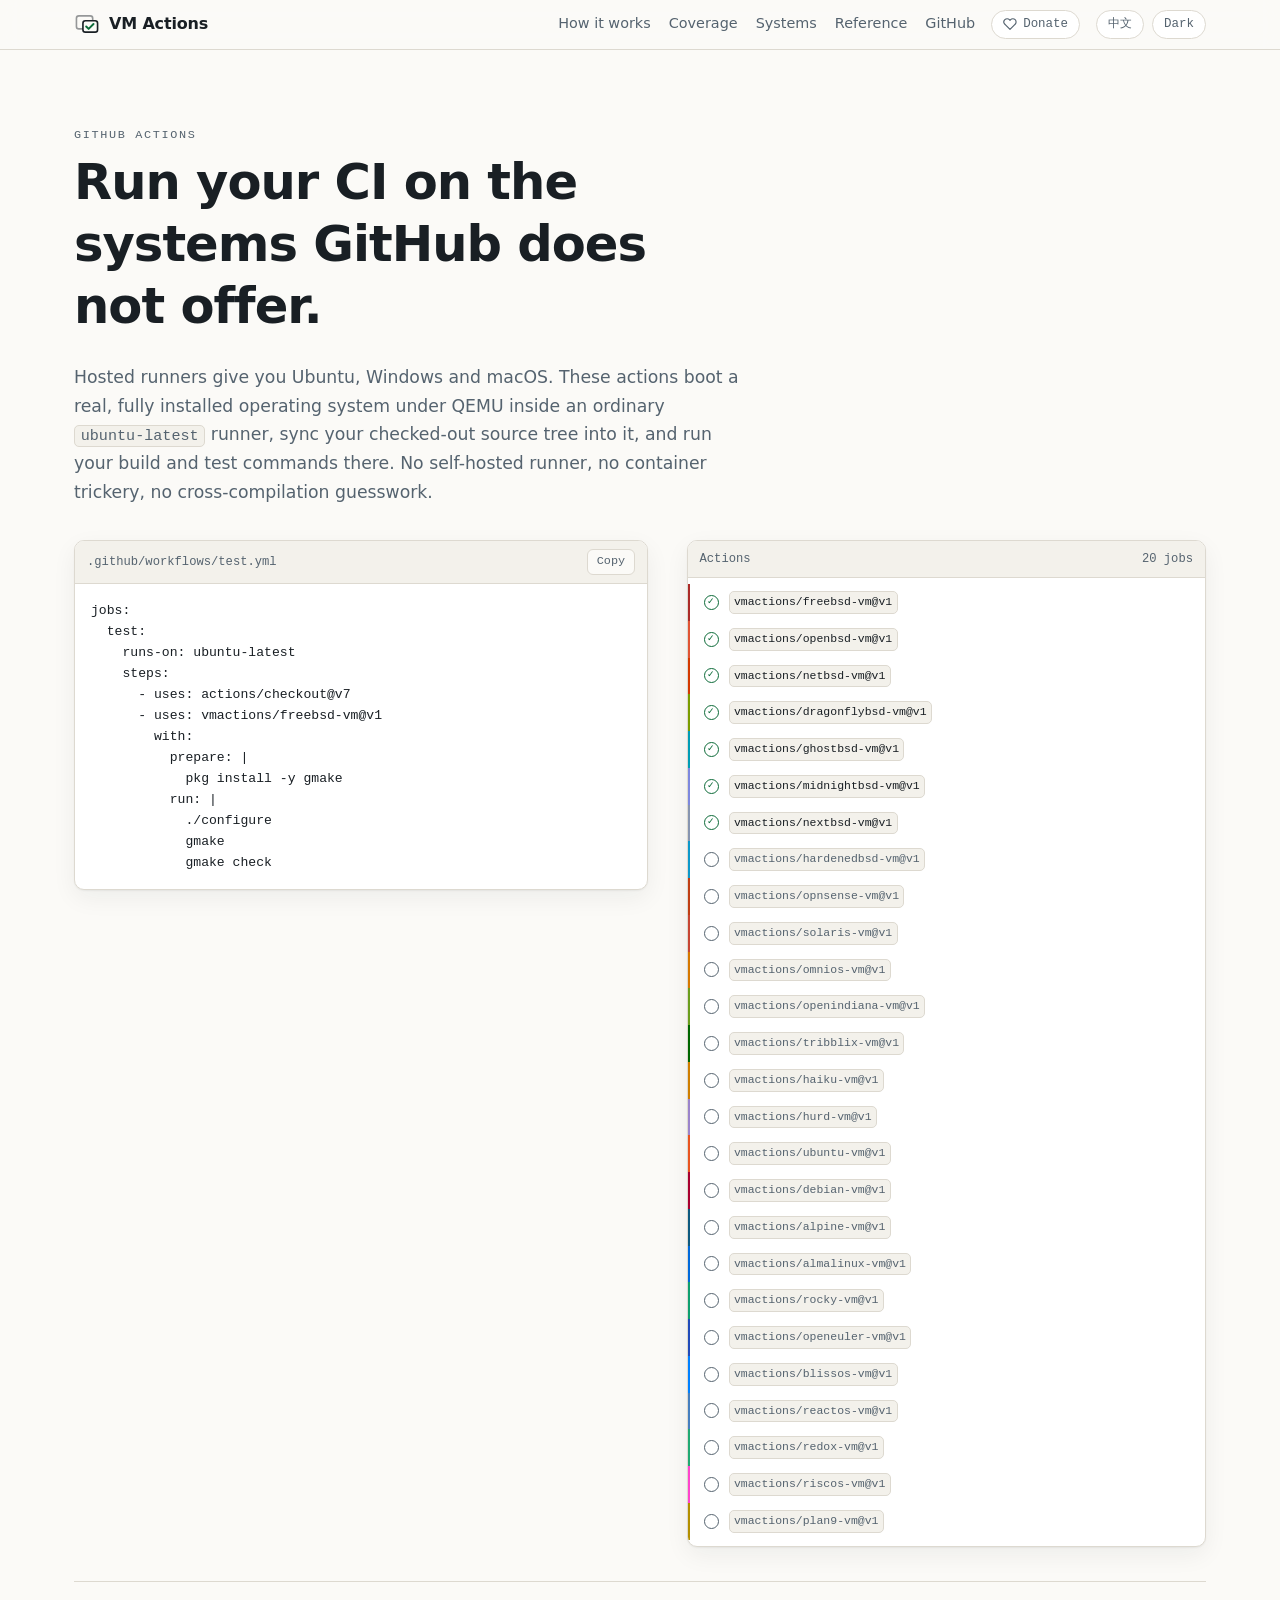
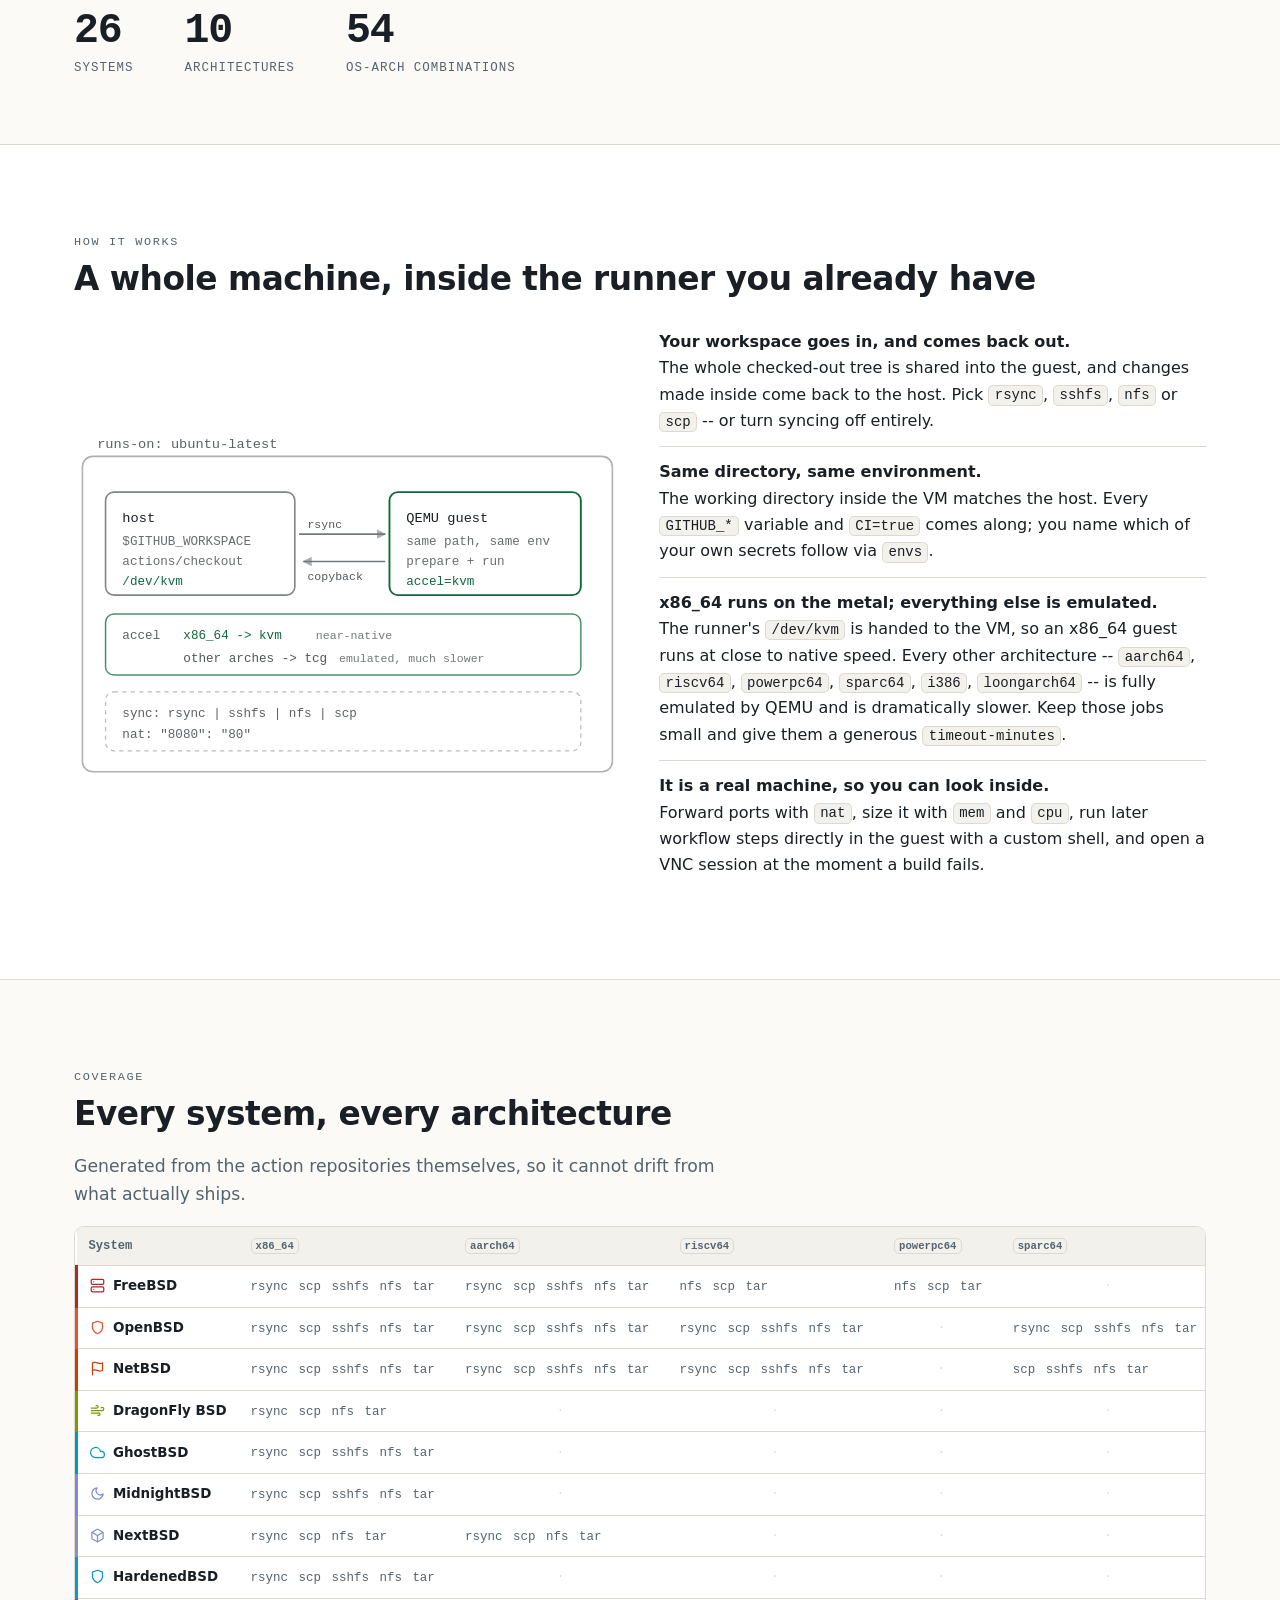
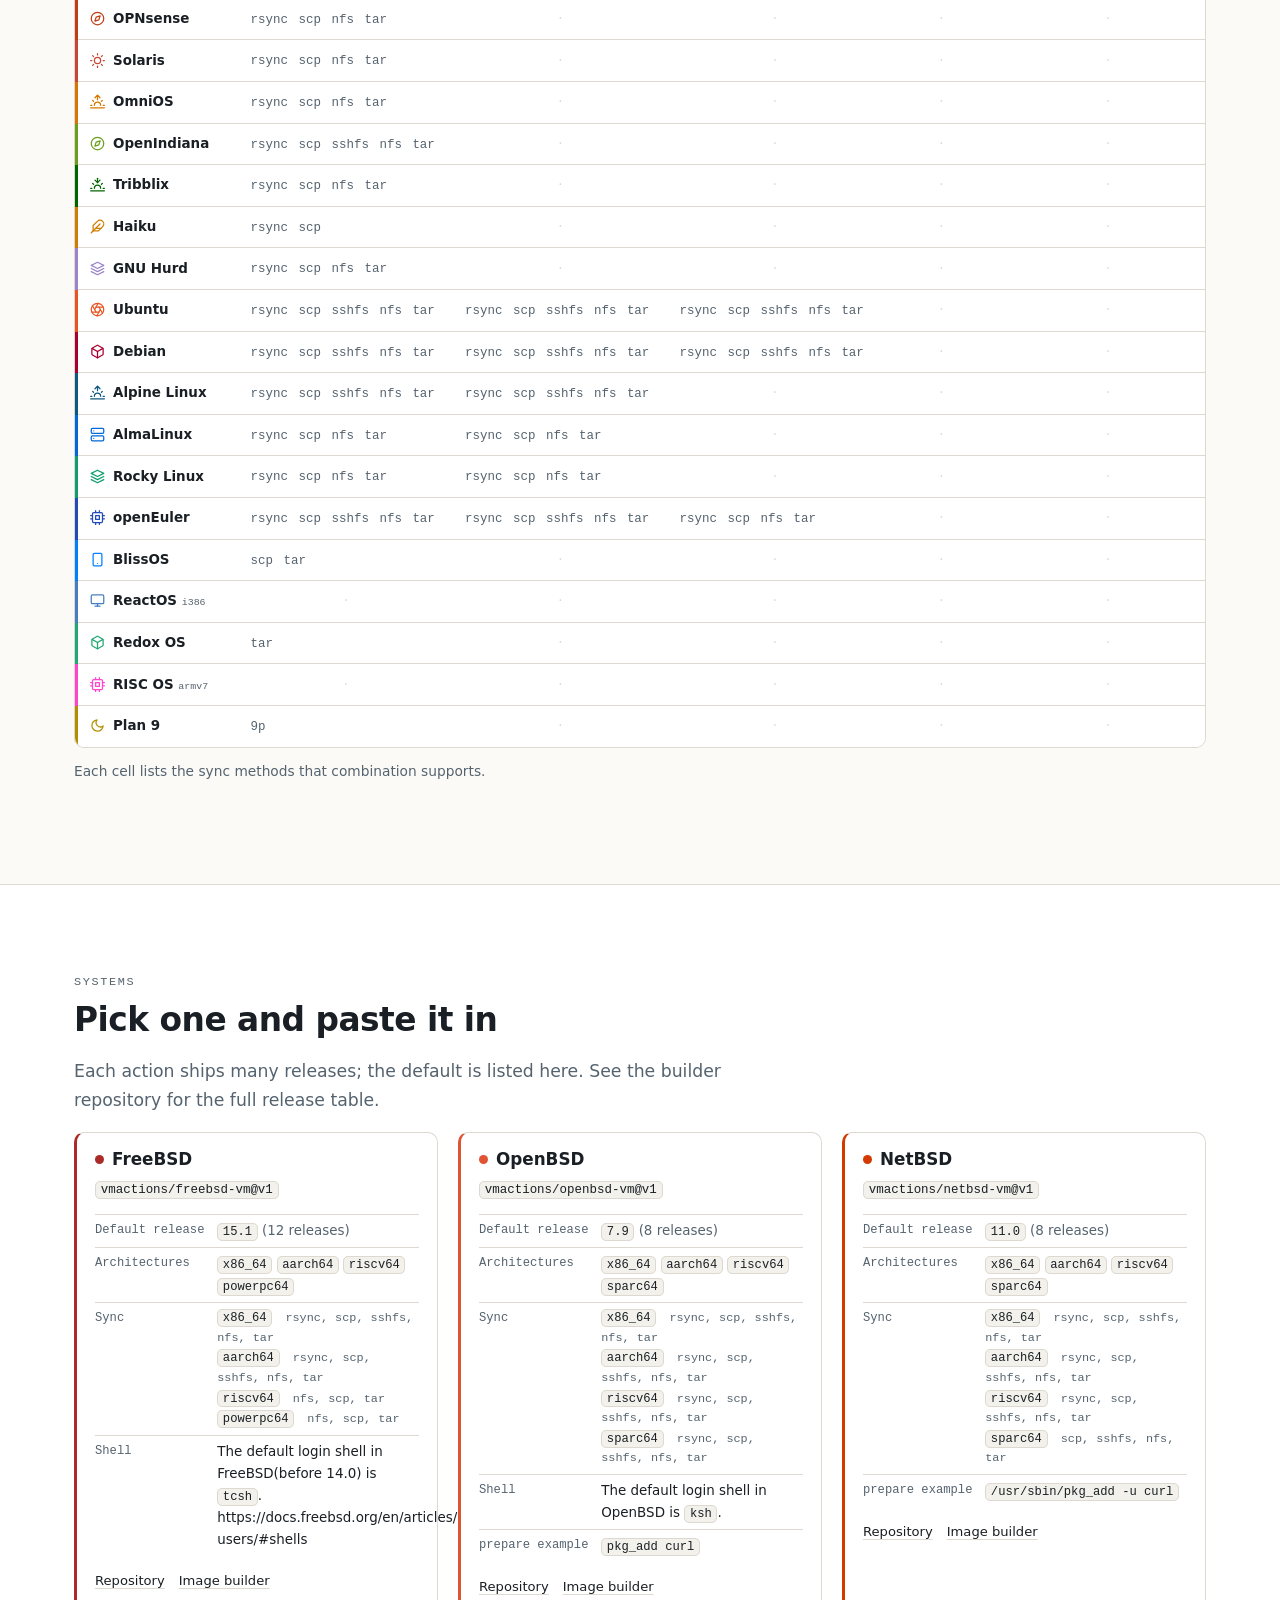
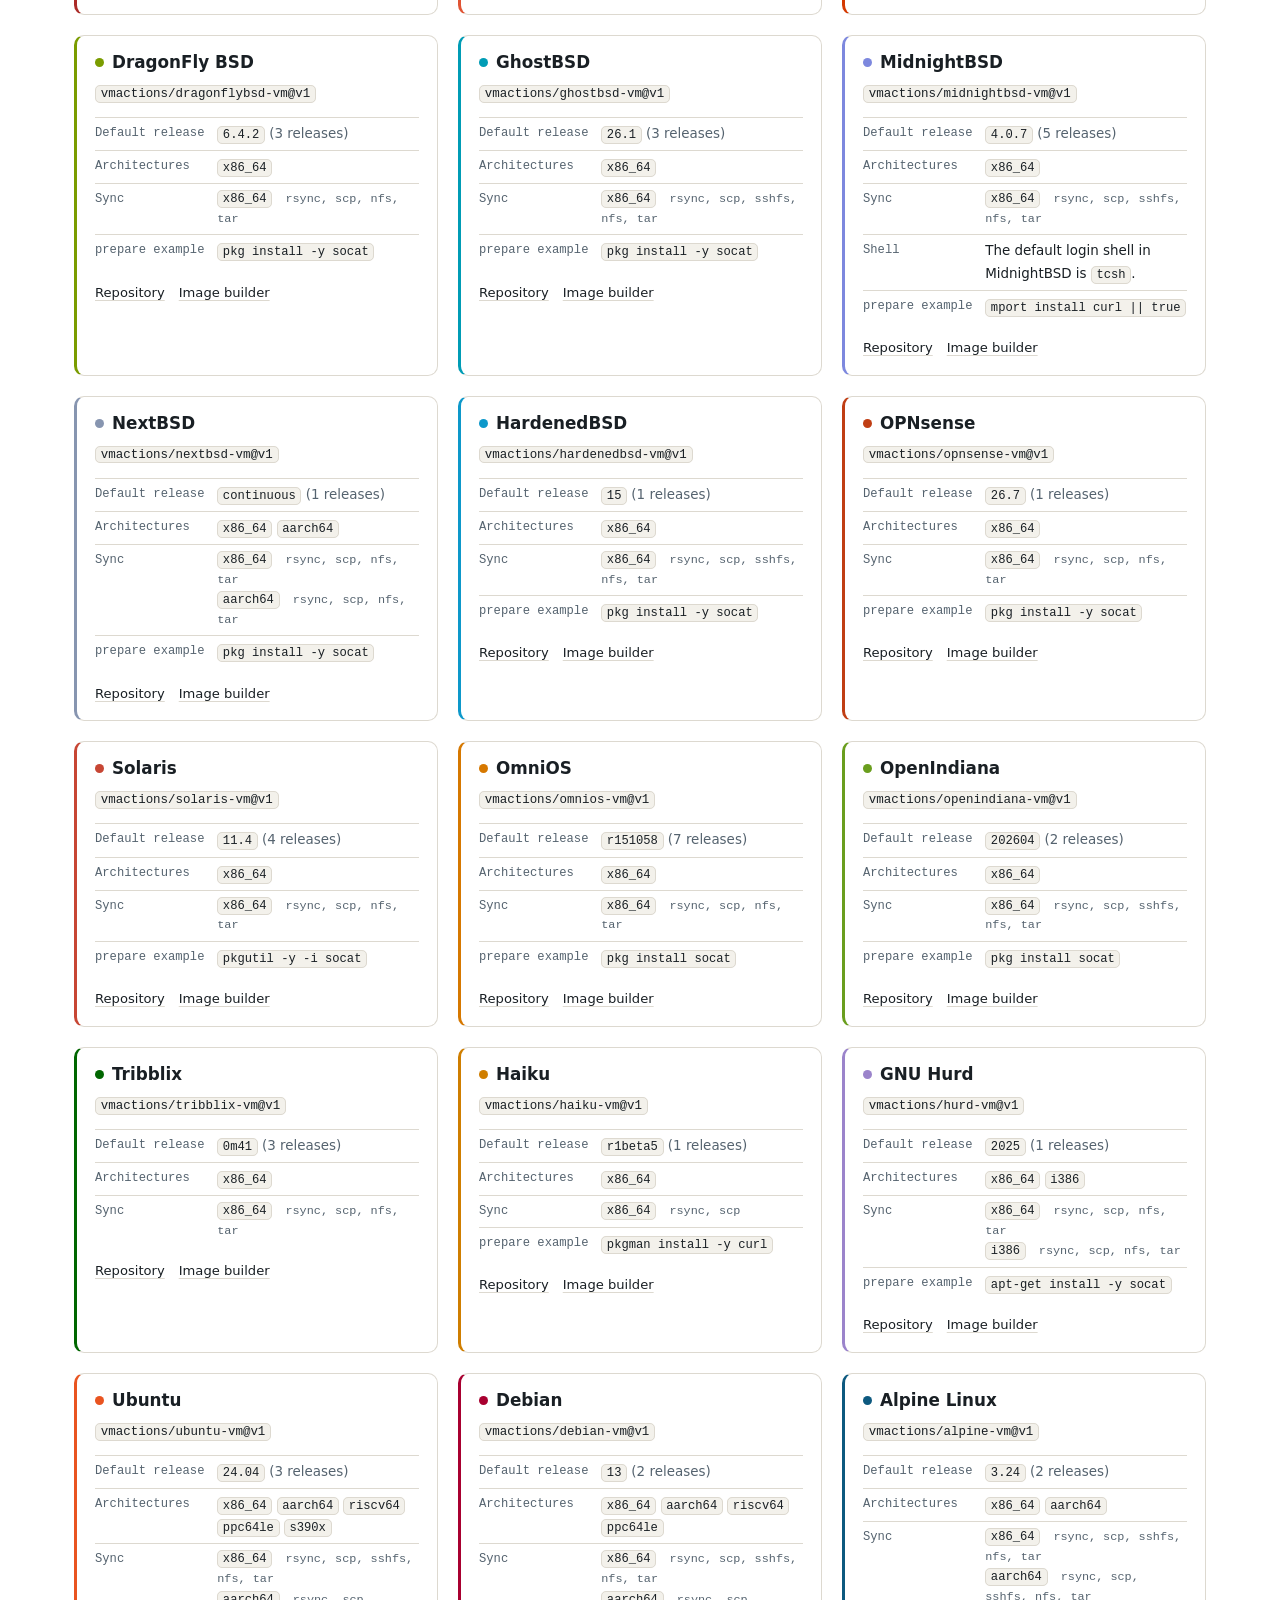
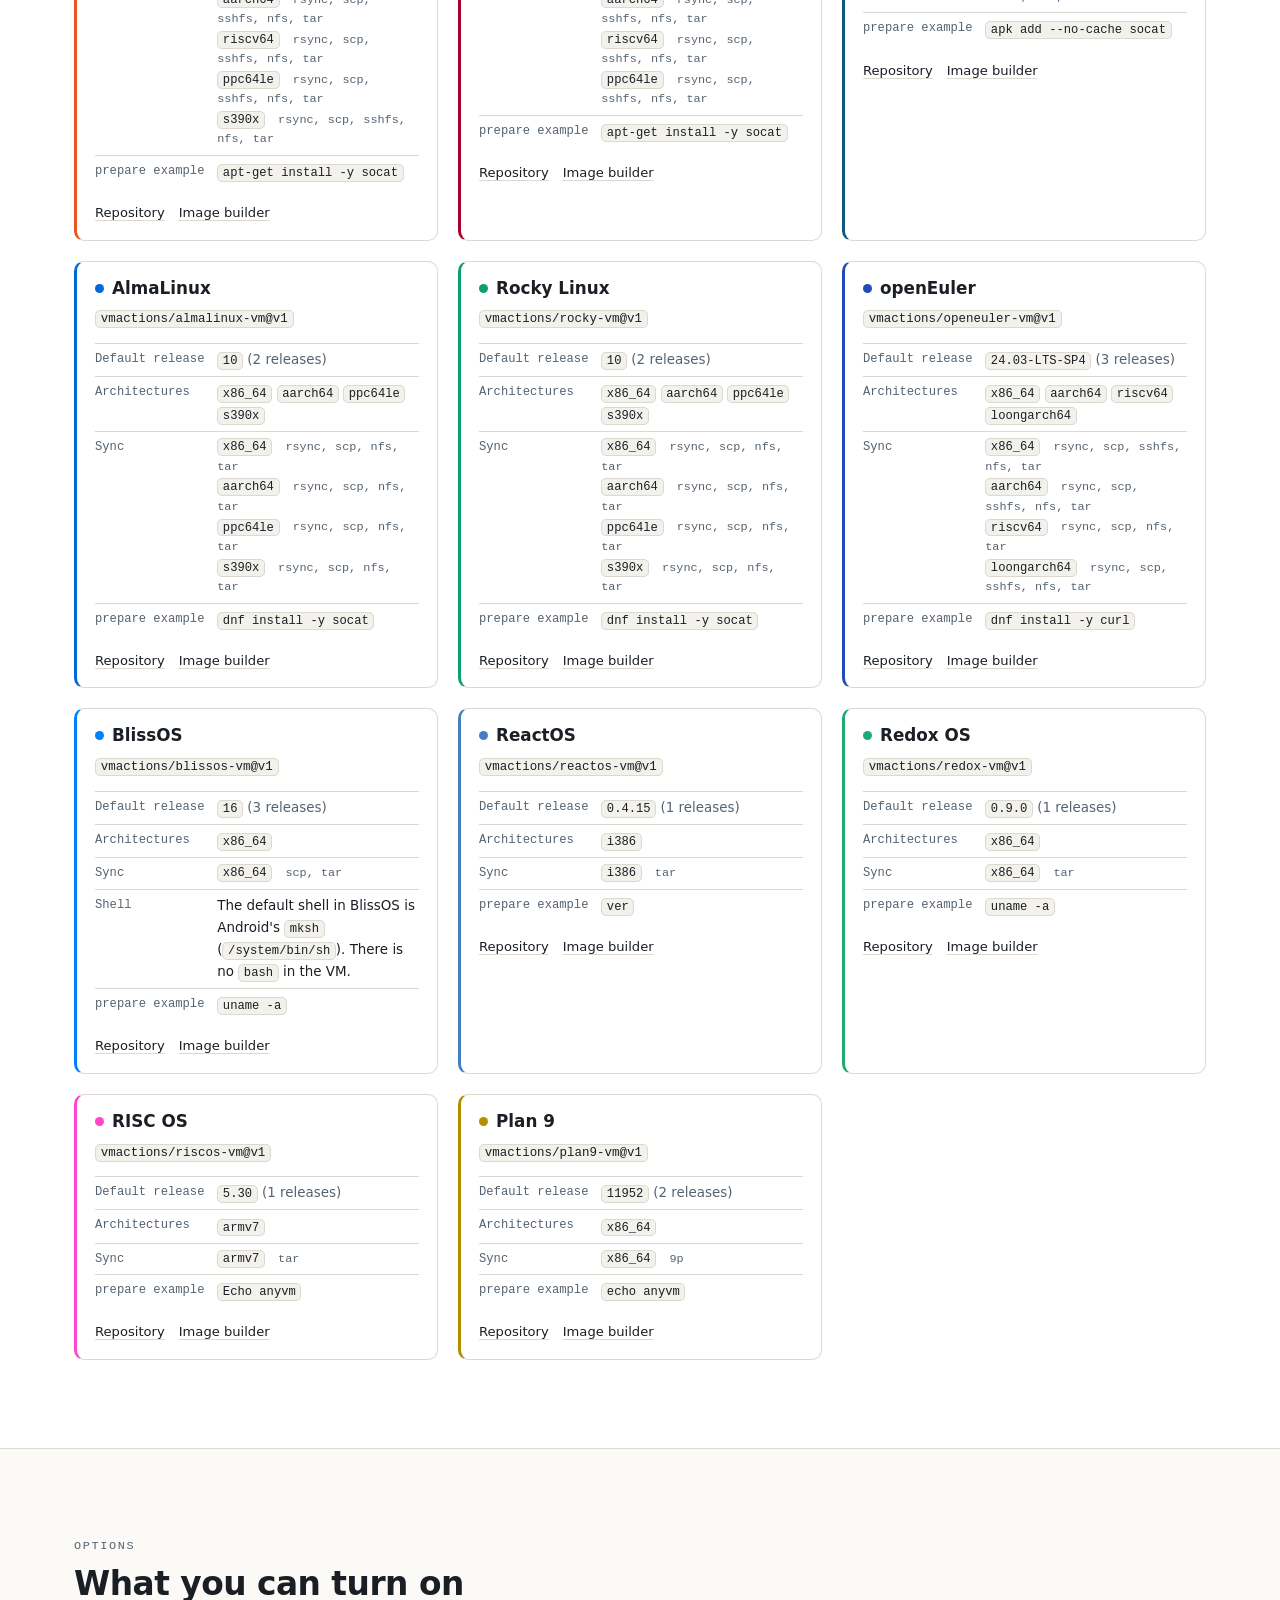
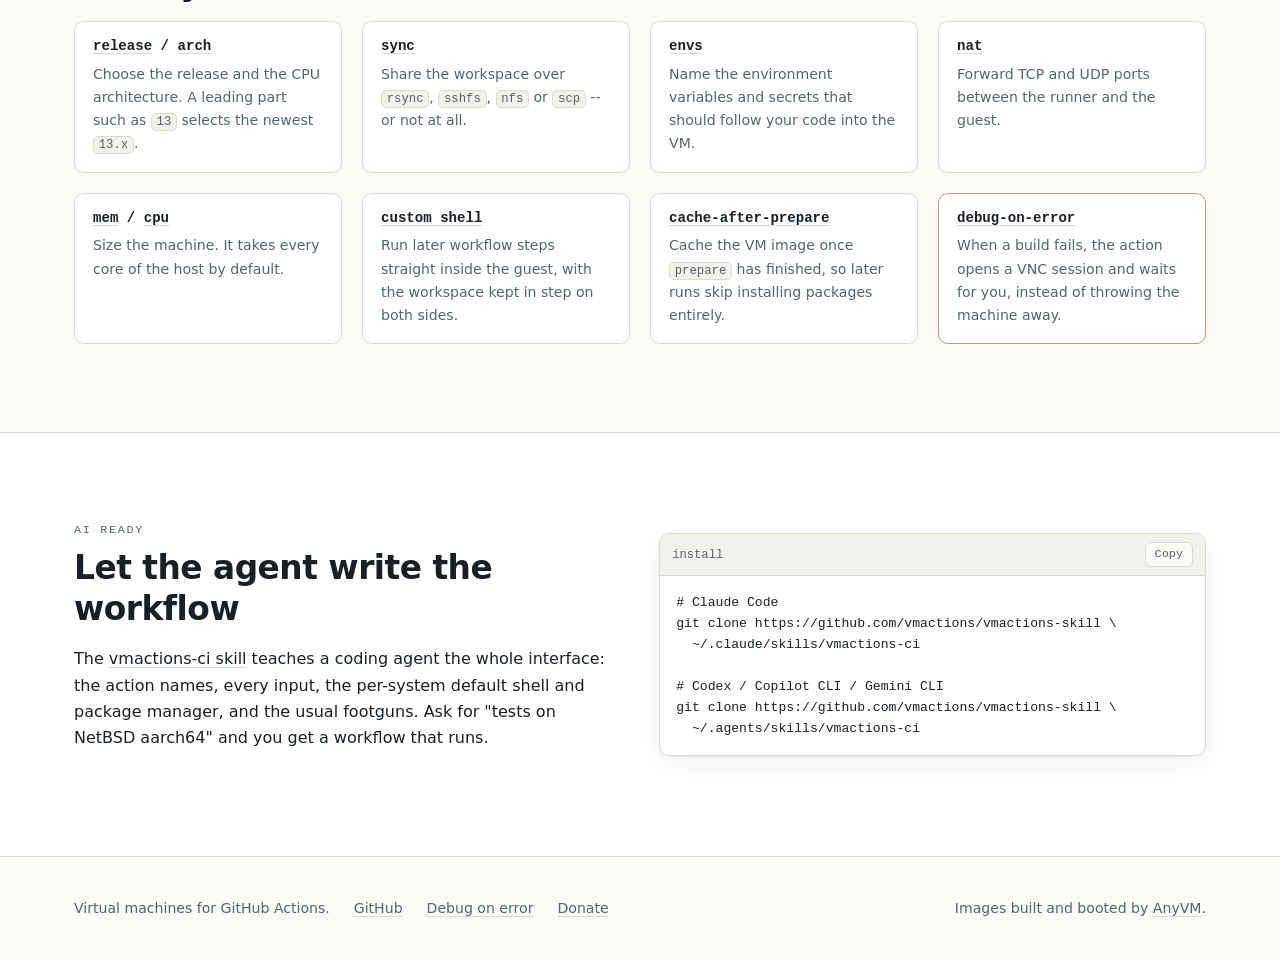
==== commit aee49deb: "Sync coverage matrix: tar sync method baked into 10 guests, plan9 shows 9p" ====
--- a/index.html
+++ b/index.html
@@ -421,11 +421,11 @@
         </tr>
         <tr data-os="openbsd">
           <th scope="row"><svg class="os-icon" viewBox="0 0 24 24" fill="none" stroke="currentColor" stroke-width="2" stroke-linecap="round" stroke-linejoin="round" aria-hidden="true"><path d="M12 22s8-4 8-10V5l-8-3-8 3v7c0 6 8 10 8 10z"></path></svg>OpenBSD</th>
-          <td class="yes"><code>rsync</code> <code>scp</code> <code>sshfs</code> <code>nfs</code></td>
-          <td class="yes"><code>rsync</code> <code>scp</code> <code>sshfs</code> <code>nfs</code></td>
-          <td class="yes"><code>rsync</code> <code>scp</code> <code>sshfs</code> <code>nfs</code></td>
-          <td class="no"><span aria-hidden="true">&middot;</span></td>
-          <td class="yes"><code>rsync</code> <code>scp</code> <code>sshfs</code> <code>nfs</code></td>
+          <td class="yes"><code>rsync</code> <code>scp</code> <code>sshfs</code> <code>nfs</code> <code>tar</code></td>
+          <td class="yes"><code>rsync</code> <code>scp</code> <code>sshfs</code> <code>nfs</code> <code>tar</code></td>
+          <td class="yes"><code>rsync</code> <code>scp</code> <code>sshfs</code> <code>nfs</code> <code>tar</code></td>
+          <td class="no"><span aria-hidden="true">&middot;</span></td>
+          <td class="yes"><code>rsync</code> <code>scp</code> <code>sshfs</code> <code>nfs</code> <code>tar</code></td>
           <td class="no"><span aria-hidden="true">&middot;</span></td>
           <td class="no"><span aria-hidden="true">&middot;</span></td>
           <td class="no"><span aria-hidden="true">&middot;</span></td>
@@ -434,11 +434,11 @@
         </tr>
         <tr data-os="netbsd">
           <th scope="row"><svg class="os-icon" viewBox="0 0 24 24" fill="none" stroke="currentColor" stroke-width="2" stroke-linecap="round" stroke-linejoin="round" aria-hidden="true"><path d="M4 15s1-1 4-1 5 2 8 2 4-1 4-1V3s-1 1-4 1-5-2-8-2-4 1-4 1z"></path><line x1="4" y1="22" x2="4" y2="15"></line></svg>NetBSD</th>
-          <td class="yes"><code>rsync</code> <code>scp</code> <code>sshfs</code> <code>nfs</code></td>
-          <td class="yes"><code>rsync</code> <code>scp</code> <code>sshfs</code> <code>nfs</code></td>
-          <td class="yes"><code>rsync</code> <code>scp</code> <code>sshfs</code> <code>nfs</code></td>
-          <td class="no"><span aria-hidden="true">&middot;</span></td>
-          <td class="yes"><code>scp</code> <code>sshfs</code> <code>nfs</code></td>
+          <td class="yes"><code>rsync</code> <code>scp</code> <code>sshfs</code> <code>nfs</code> <code>tar</code></td>
+          <td class="yes"><code>rsync</code> <code>scp</code> <code>sshfs</code> <code>nfs</code> <code>tar</code></td>
+          <td class="yes"><code>rsync</code> <code>scp</code> <code>sshfs</code> <code>nfs</code> <code>tar</code></td>
+          <td class="no"><span aria-hidden="true">&middot;</span></td>
+          <td class="yes"><code>scp</code> <code>sshfs</code> <code>nfs</code> <code>tar</code></td>
           <td class="no"><span aria-hidden="true">&middot;</span></td>
           <td class="no"><span aria-hidden="true">&middot;</span></td>
           <td class="no"><span aria-hidden="true">&middot;</span></td>
@@ -447,7 +447,7 @@
         </tr>
         <tr data-os="dragonflybsd">
           <th scope="row"><svg class="os-icon" viewBox="0 0 24 24" fill="none" stroke="currentColor" stroke-width="2" stroke-linecap="round" stroke-linejoin="round" aria-hidden="true"><path d="M9.59 4.59A2 2 0 1 1 11 8H2m10.59 11.41A2 2 0 1 0 14 16H2m15.73-8.27A2.5 2.5 0 1 1 19.5 12H2"></path></svg>DragonFly BSD</th>
-          <td class="yes"><code>rsync</code> <code>scp</code> <code>nfs</code></td>
+          <td class="yes"><code>rsync</code> <code>scp</code> <code>nfs</code> <code>tar</code></td>
           <td class="no"><span aria-hidden="true">&middot;</span></td>
           <td class="no"><span aria-hidden="true">&middot;</span></td>
           <td class="no"><span aria-hidden="true">&middot;</span></td>
@@ -460,7 +460,7 @@
         </tr>
         <tr data-os="ghostbsd">
           <th scope="row"><svg class="os-icon" viewBox="0 0 24 24" fill="none" stroke="currentColor" stroke-width="2" stroke-linecap="round" stroke-linejoin="round" aria-hidden="true"><path d="M18 10h-1.26A8 8 0 1 0 9 20h9a5 5 0 0 0 0-10z"></path></svg>GhostBSD</th>
-          <td class="yes"><code>rsync</code> <code>scp</code> <code>sshfs</code> <code>nfs</code></td>
+          <td class="yes"><code>rsync</code> <code>scp</code> <code>sshfs</code> <code>nfs</code> <code>tar</code></td>
           <td class="no"><span aria-hidden="true">&middot;</span></td>
           <td class="no"><span aria-hidden="true">&middot;</span></td>
           <td class="no"><span aria-hidden="true">&middot;</span></td>
@@ -473,7 +473,7 @@
         </tr>
         <tr data-os="midnightbsd">
           <th scope="row"><svg class="os-icon" viewBox="0 0 24 24" fill="none" stroke="currentColor" stroke-width="2" stroke-linecap="round" stroke-linejoin="round" aria-hidden="true"><path d="M21 12.79A9 9 0 1 1 11.21 3 7 7 0 0 0 21 12.79z"></path></svg>MidnightBSD</th>
-          <td class="yes"><code>rsync</code> <code>scp</code> <code>sshfs</code> <code>nfs</code></td>
+          <td class="yes"><code>rsync</code> <code>scp</code> <code>sshfs</code> <code>nfs</code> <code>tar</code></td>
           <td class="no"><span aria-hidden="true">&middot;</span></td>
           <td class="no"><span aria-hidden="true">&middot;</span></td>
           <td class="no"><span aria-hidden="true">&middot;</span></td>
@@ -525,7 +525,7 @@
         </tr>
         <tr data-os="solaris">
           <th scope="row"><svg class="os-icon" viewBox="0 0 24 24" fill="none" stroke="currentColor" stroke-width="2" stroke-linecap="round" stroke-linejoin="round" aria-hidden="true"><circle cx="12" cy="12" r="5"></circle><line x1="12" y1="1" x2="12" y2="3"></line><line x1="12" y1="21" x2="12" y2="23"></line><line x1="4.22" y1="4.22" x2="5.64" y2="5.64"></line><line x1="18.36" y1="18.36" x2="19.78" y2="19.78"></line><line x1="1" y1="12" x2="3" y2="12"></line><line x1="21" y1="12" x2="23" y2="12"></line><line x1="4.22" y1="19.78" x2="5.64" y2="18.36"></line><line x1="18.36" y1="5.64" x2="19.78" y2="4.22"></line></svg>Solaris</th>
-          <td class="yes"><code>rsync</code> <code>scp</code> <code>nfs</code></td>
+          <td class="yes"><code>rsync</code> <code>scp</code> <code>nfs</code> <code>tar</code></td>
           <td class="no"><span aria-hidden="true">&middot;</span></td>
           <td class="no"><span aria-hidden="true">&middot;</span></td>
           <td class="no"><span aria-hidden="true">&middot;</span></td>
@@ -538,7 +538,7 @@
         </tr>
         <tr data-os="omnios">
           <th scope="row"><svg class="os-icon" viewBox="0 0 24 24" fill="none" stroke="currentColor" stroke-width="2" stroke-linecap="round" stroke-linejoin="round" aria-hidden="true"><path d="M17 18a5 5 0 0 0-10 0"></path><line x1="12" y1="2" x2="12" y2="9"></line><line x1="4.22" y1="10.22" x2="5.64" y2="11.64"></line><line x1="1" y1="18" x2="3" y2="18"></line><line x1="21" y1="18" x2="23" y2="18"></line><line x1="18.36" y1="11.64" x2="19.78" y2="10.22"></line><line x1="23" y1="22" x2="1" y2="22"></line><polyline points="8 6 12 2 16 6"></polyline></svg>OmniOS</th>
-          <td class="yes"><code>rsync</code> <code>scp</code> <code>nfs</code></td>
+          <td class="yes"><code>rsync</code> <code>scp</code> <code>nfs</code> <code>tar</code></td>
           <td class="no"><span aria-hidden="true">&middot;</span></td>
           <td class="no"><span aria-hidden="true">&middot;</span></td>
           <td class="no"><span aria-hidden="true">&middot;</span></td>
@@ -551,7 +551,7 @@
         </tr>
         <tr data-os="openindiana">
           <th scope="row"><svg class="os-icon" viewBox="0 0 24 24" fill="none" stroke="currentColor" stroke-width="2" stroke-linecap="round" stroke-linejoin="round" aria-hidden="true"><circle cx="12" cy="12" r="10"></circle><polygon points="16.24 7.76 14.12 14.12 7.76 16.24 9.88 9.88 16.24 7.76"></polygon></svg>OpenIndiana</th>
-          <td class="yes"><code>rsync</code> <code>scp</code> <code>sshfs</code> <code>nfs</code></td>
+          <td class="yes"><code>rsync</code> <code>scp</code> <code>sshfs</code> <code>nfs</code> <code>tar</code></td>
           <td class="no"><span aria-hidden="true">&middot;</span></td>
           <td class="no"><span aria-hidden="true">&middot;</span></td>
           <td class="no"><span aria-hidden="true">&middot;</span></td>
@@ -590,14 +590,14 @@
         </tr>
         <tr data-os="hurd">
           <th scope="row"><svg class="os-icon" viewBox="0 0 24 24" fill="none" stroke="currentColor" stroke-width="2" stroke-linecap="round" stroke-linejoin="round" aria-hidden="true"><polygon points="12 2 2 7 12 12 22 7 12 2"></polygon><polyline points="2 17 12 22 22 17"></polyline><polyline points="2 12 12 17 22 12"></polyline></svg>GNU Hurd</th>
-          <td class="yes"><code>rsync</code> <code>scp</code> <code>nfs</code></td>
-          <td class="no"><span aria-hidden="true">&middot;</span></td>
-          <td class="no"><span aria-hidden="true">&middot;</span></td>
-          <td class="no"><span aria-hidden="true">&middot;</span></td>
-          <td class="no"><span aria-hidden="true">&middot;</span></td>
-          <td class="no"><span aria-hidden="true">&middot;</span></td>
-          <td class="no"><span aria-hidden="true">&middot;</span></td>
-          <td class="yes"><code>rsync</code> <code>scp</code> <code>nfs</code></td>
+          <td class="yes"><code>rsync</code> <code>scp</code> <code>nfs</code> <code>tar</code></td>
+          <td class="no"><span aria-hidden="true">&middot;</span></td>
+          <td class="no"><span aria-hidden="true">&middot;</span></td>
+          <td class="no"><span aria-hidden="true">&middot;</span></td>
+          <td class="no"><span aria-hidden="true">&middot;</span></td>
+          <td class="no"><span aria-hidden="true">&middot;</span></td>
+          <td class="no"><span aria-hidden="true">&middot;</span></td>
+          <td class="yes"><code>rsync</code> <code>scp</code> <code>nfs</code> <code>tar</code></td>
           <td class="no"><span aria-hidden="true">&middot;</span></td>
           <td class="no"><span aria-hidden="true">&middot;</span></td>
         </tr>
@@ -681,7 +681,7 @@
         </tr>
         <tr data-os="blissos">
           <th scope="row"><svg class="os-icon" viewBox="0 0 24 24" fill="none" stroke="currentColor" stroke-width="2" stroke-linecap="round" stroke-linejoin="round" aria-hidden="true"><rect x="5" y="2" width="14" height="20" rx="2" ry="2"></rect><line x1="12" y1="18" x2="12.01" y2="18"></line></svg>BlissOS</th>
-          <td class="yes"><code>scp</code></td>
+          <td class="yes"><code>scp</code> <code>tar</code></td>
           <td class="no"><span aria-hidden="true">&middot;</span></td>
           <td class="no"><span aria-hidden="true">&middot;</span></td>
           <td class="no"><span aria-hidden="true">&middot;</span></td>
@@ -733,7 +733,7 @@
         </tr>
         <tr data-os="plan9">
           <th scope="row"><svg class="os-icon" viewBox="0 0 24 24" fill="none" stroke="currentColor" stroke-width="2" stroke-linecap="round" stroke-linejoin="round" aria-hidden="true"><path d="M21 12.79A9 9 0 1 1 11.21 3 7 7 0 0 0 21 12.79z"></path></svg>Plan 9</th>
-          <td class="yes"><span class="warn">--</span></td>
+          <td class="yes"><code>9p</code></td>
           <td class="no"><span aria-hidden="true">&middot;</span></td>
           <td class="no"><span aria-hidden="true">&middot;</span></td>
           <td class="no"><span aria-hidden="true">&middot;</span></td>
@@ -784,7 +784,7 @@
       <dl>
       <div class="row"><dt><span lang="en">Default release</span><span lang="zh">默认版本</span></dt><dd><code>7.9</code> <span class="dim">(8 <span lang="en">releases</span><span lang="zh">个版本</span>)</span></dd></div>
       <div class="row"><dt><span lang="en">Architectures</span><span lang="zh">支持架构</span></dt><dd><code>x86_64</code> <code>aarch64</code> <code>riscv64</code> <code>sparc64</code></dd></div>
-      <div class="row"><dt><span lang="en">Sync</span><span lang="zh">同步方式</span></dt><dd><span class="sync"><code>x86_64</code> rsync, scp, sshfs, nfs</span><span class="sync"><code>aarch64</code> rsync, scp, sshfs, nfs</span><span class="sync"><code>riscv64</code> rsync, scp, sshfs, nfs</span><span class="sync"><code>sparc64</code> rsync, scp, sshfs, nfs</span></dd></div>
+      <div class="row"><dt><span lang="en">Sync</span><span lang="zh">同步方式</span></dt><dd><span class="sync"><code>x86_64</code> rsync, scp, sshfs, nfs, tar</span><span class="sync"><code>aarch64</code> rsync, scp, sshfs, nfs, tar</span><span class="sync"><code>riscv64</code> rsync, scp, sshfs, nfs, tar</span><span class="sync"><code>sparc64</code> rsync, scp, sshfs, nfs, tar</span></dd></div>
       <div class="row"><dt><span lang="en">Shell</span><span lang="zh">默认 shell</span></dt><dd>The default login shell in OpenBSD is <code>ksh</code>.</dd></div>
       <div class="row"><dt><span lang="en">prepare example</span><span lang="zh">prepare 示例</span></dt><dd><code>pkg_add curl</code></dd></div>
       </dl>
@@ -796,7 +796,7 @@
       <dl>
       <div class="row"><dt><span lang="en">Default release</span><span lang="zh">默认版本</span></dt><dd><code>11.0</code> <span class="dim">(8 <span lang="en">releases</span><span lang="zh">个版本</span>)</span></dd></div>
       <div class="row"><dt><span lang="en">Architectures</span><span lang="zh">支持架构</span></dt><dd><code>x86_64</code> <code>aarch64</code> <code>riscv64</code> <code>sparc64</code></dd></div>
-      <div class="row"><dt><span lang="en">Sync</span><span lang="zh">同步方式</span></dt><dd><span class="sync"><code>x86_64</code> rsync, scp, sshfs, nfs</span><span class="sync"><code>aarch64</code> rsync, scp, sshfs, nfs</span><span class="sync"><code>riscv64</code> rsync, scp, sshfs, nfs</span><span class="sync"><code>sparc64</code> scp, sshfs, nfs</span></dd></div>
+      <div class="row"><dt><span lang="en">Sync</span><span lang="zh">同步方式</span></dt><dd><span class="sync"><code>x86_64</code> rsync, scp, sshfs, nfs, tar</span><span class="sync"><code>aarch64</code> rsync, scp, sshfs, nfs, tar</span><span class="sync"><code>riscv64</code> rsync, scp, sshfs, nfs, tar</span><span class="sync"><code>sparc64</code> scp, sshfs, nfs, tar</span></dd></div>
       <div class="row"><dt><span lang="en">prepare example</span><span lang="zh">prepare 示例</span></dt><dd><code>/usr/sbin/pkg_add -u curl</code></dd></div>
       </dl>
       <p class="links"><a href="https://github.com/vmactions/netbsd-vm"><span lang="en">Repository</span><span lang="zh">仓库</span></a><a href="https://github.com/anyvm-org/netbsd-builder"><span lang="en">Image builder</span><span lang="zh">镜像 builder</span></a></p>
@@ -807,7 +807,7 @@
       <dl>
       <div class="row"><dt><span lang="en">Default release</span><span lang="zh">默认版本</span></dt><dd><code>6.4.2</code> <span class="dim">(3 <span lang="en">releases</span><span lang="zh">个版本</span>)</span></dd></div>
       <div class="row"><dt><span lang="en">Architectures</span><span lang="zh">支持架构</span></dt><dd><code>x86_64</code></dd></div>
-      <div class="row"><dt><span lang="en">Sync</span><span lang="zh">同步方式</span></dt><dd><span class="sync"><code>x86_64</code> rsync, scp, nfs</span></dd></div>
+      <div class="row"><dt><span lang="en">Sync</span><span lang="zh">同步方式</span></dt><dd><span class="sync"><code>x86_64</code> rsync, scp, nfs, tar</span></dd></div>
       <div class="row"><dt><span lang="en">prepare example</span><span lang="zh">prepare 示例</span></dt><dd><code>pkg install -y socat</code></dd></div>
       </dl>
       <p class="links"><a href="https://github.com/vmactions/dragonflybsd-vm"><span lang="en">Repository</span><span lang="zh">仓库</span></a><a href="https://github.com/anyvm-org/dragonflybsd-builder"><span lang="en">Image builder</span><span lang="zh">镜像 builder</span></a></p>
@@ -818,7 +818,7 @@
       <dl>
       <div class="row"><dt><span lang="en">Default release</span><span lang="zh">默认版本</span></dt><dd><code>26.1</code> <span class="dim">(3 <span lang="en">releases</span><span lang="zh">个版本</span>)</span></dd></div>
       <div class="row"><dt><span lang="en">Architectures</span><span lang="zh">支持架构</span></dt><dd><code>x86_64</code></dd></div>
-      <div class="row"><dt><span lang="en">Sync</span><span lang="zh">同步方式</span></dt><dd><span class="sync"><code>x86_64</code> rsync, scp, sshfs, nfs</span></dd></div>
+      <div class="row"><dt><span lang="en">Sync</span><span lang="zh">同步方式</span></dt><dd><span class="sync"><code>x86_64</code> rsync, scp, sshfs, nfs, tar</span></dd></div>
       <div class="row"><dt><span lang="en">prepare example</span><span lang="zh">prepare 示例</span></dt><dd><code>pkg install -y socat</code></dd></div>
       </dl>
       <p class="links"><a href="https://github.com/vmactions/ghostbsd-vm"><span lang="en">Repository</span><span lang="zh">仓库</span></a><a href="https://github.com/anyvm-org/ghostbsd-builder"><span lang="en">Image builder</span><span lang="zh">镜像 builder</span></a></p>
@@ -829,7 +829,7 @@
       <dl>
       <div class="row"><dt><span lang="en">Default release</span><span lang="zh">默认版本</span></dt><dd><code>4.0.7</code> <span class="dim">(5 <span lang="en">releases</span><span lang="zh">个版本</span>)</span></dd></div>
       <div class="row"><dt><span lang="en">Architectures</span><span lang="zh">支持架构</span></dt><dd><code>x86_64</code></dd></div>
-      <div class="row"><dt><span lang="en">Sync</span><span lang="zh">同步方式</span></dt><dd><span class="sync"><code>x86_64</code> rsync, scp, sshfs, nfs</span></dd></div>
+      <div class="row"><dt><span lang="en">Sync</span><span lang="zh">同步方式</span></dt><dd><span class="sync"><code>x86_64</code> rsync, scp, sshfs, nfs, tar</span></dd></div>
       <div class="row"><dt><span lang="en">Shell</span><span lang="zh">默认 shell</span></dt><dd>The default login shell in MidnightBSD is <code>tcsh</code>.</dd></div>
       <div class="row"><dt><span lang="en">prepare example</span><span lang="zh">prepare 示例</span></dt><dd><code>mport install curl || true</code></dd></div>
       </dl>
@@ -874,7 +874,7 @@
       <dl>
       <div class="row"><dt><span lang="en">Default release</span><span lang="zh">默认版本</span></dt><dd><code>11.4</code> <span class="dim">(4 <span lang="en">releases</span><span lang="zh">个版本</span>)</span></dd></div>
       <div class="row"><dt><span lang="en">Architectures</span><span lang="zh">支持架构</span></dt><dd><code>x86_64</code></dd></div>
-      <div class="row"><dt><span lang="en">Sync</span><span lang="zh">同步方式</span></dt><dd><span class="sync"><code>x86_64</code> rsync, scp, nfs</span></dd></div>
+      <div class="row"><dt><span lang="en">Sync</span><span lang="zh">同步方式</span></dt><dd><span class="sync"><code>x86_64</code> rsync, scp, nfs, tar</span></dd></div>
       <div class="row"><dt><span lang="en">prepare example</span><span lang="zh">prepare 示例</span></dt><dd><code>pkgutil -y -i socat</code></dd></div>
       </dl>
       <p class="links"><a href="https://github.com/vmactions/solaris-vm"><span lang="en">Repository</span><span lang="zh">仓库</span></a><a href="https://github.com/anyvm-org/solaris-builder"><span lang="en">Image builder</span><span lang="zh">镜像 builder</span></a></p>
@@ -885,7 +885,7 @@
       <dl>
       <div class="row"><dt><span lang="en">Default release</span><span lang="zh">默认版本</span></dt><dd><code>r151058</code> <span class="dim">(7 <span lang="en">releases</span><span lang="zh">个版本</span>)</span></dd></div>
       <div class="row"><dt><span lang="en">Architectures</span><span lang="zh">支持架构</span></dt><dd><code>x86_64</code></dd></div>
-      <div class="row"><dt><span lang="en">Sync</span><span lang="zh">同步方式</span></dt><dd><span class="sync"><code>x86_64</code> rsync, scp, nfs</span></dd></div>
+      <div class="row"><dt><span lang="en">Sync</span><span lang="zh">同步方式</span></dt><dd><span class="sync"><code>x86_64</code> rsync, scp, nfs, tar</span></dd></div>
       <div class="row"><dt><span lang="en">prepare example</span><span lang="zh">prepare 示例</span></dt><dd><code>pkg  install socat</code></dd></div>
       </dl>
       <p class="links"><a href="https://github.com/vmactions/omnios-vm"><span lang="en">Repository</span><span lang="zh">仓库</span></a><a href="https://github.com/anyvm-org/omnios-builder"><span lang="en">Image builder</span><span lang="zh">镜像 builder</span></a></p>
@@ -896,7 +896,7 @@
       <dl>
       <div class="row"><dt><span lang="en">Default release</span><span lang="zh">默认版本</span></dt><dd><code>202604</code> <span class="dim">(2 <span lang="en">releases</span><span lang="zh">个版本</span>)</span></dd></div>
       <div class="row"><dt><span lang="en">Architectures</span><span lang="zh">支持架构</span></dt><dd><code>x86_64</code></dd></div>
-      <div class="row"><dt><span lang="en">Sync</span><span lang="zh">同步方式</span></dt><dd><span class="sync"><code>x86_64</code> rsync, scp, sshfs, nfs</span></dd></div>
+      <div class="row"><dt><span lang="en">Sync</span><span lang="zh">同步方式</span></dt><dd><span class="sync"><code>x86_64</code> rsync, scp, sshfs, nfs, tar</span></dd></div>
       <div class="row"><dt><span lang="en">prepare example</span><span lang="zh">prepare 示例</span></dt><dd><code>pkg install socat</code></dd></div>
       </dl>
       <p class="links"><a href="https://github.com/vmactions/openindiana-vm"><span lang="en">Repository</span><span lang="zh">仓库</span></a><a href="https://github.com/anyvm-org/openindiana-builder"><span lang="en">Image builder</span><span lang="zh">镜像 builder</span></a></p>
@@ -928,7 +928,7 @@
       <dl>
       <div class="row"><dt><span lang="en">Default release</span><span lang="zh">默认版本</span></dt><dd><code>2025</code> <span class="dim">(1 <span lang="en">releases</span><span lang="zh">个版本</span>)</span></dd></div>
       <div class="row"><dt><span lang="en">Architectures</span><span lang="zh">支持架构</span></dt><dd><code>x86_64</code> <code>i386</code></dd></div>
-      <div class="row"><dt><span lang="en">Sync</span><span lang="zh">同步方式</span></dt><dd><span class="sync"><code>x86_64</code> rsync, scp, nfs</span><span class="sync"><code>i386</code> rsync, scp, nfs</span></dd></div>
+      <div class="row"><dt><span lang="en">Sync</span><span lang="zh">同步方式</span></dt><dd><span class="sync"><code>x86_64</code> rsync, scp, nfs, tar</span><span class="sync"><code>i386</code> rsync, scp, nfs, tar</span></dd></div>
       <div class="row"><dt><span lang="en">prepare example</span><span lang="zh">prepare 示例</span></dt><dd><code>apt-get install -y socat</code></dd></div>
       </dl>
       <p class="links"><a href="https://github.com/vmactions/hurd-vm"><span lang="en">Repository</span><span lang="zh">仓库</span></a><a href="https://github.com/anyvm-org/hurd-builder"><span lang="en">Image builder</span><span lang="zh">镜像 builder</span></a></p>
@@ -1005,7 +1005,7 @@
       <dl>
       <div class="row"><dt><span lang="en">Default release</span><span lang="zh">默认版本</span></dt><dd><code>16</code> <span class="dim">(3 <span lang="en">releases</span><span lang="zh">个版本</span>)</span></dd></div>
       <div class="row"><dt><span lang="en">Architectures</span><span lang="zh">支持架构</span></dt><dd><code>x86_64</code></dd></div>
-      <div class="row"><dt><span lang="en">Sync</span><span lang="zh">同步方式</span></dt><dd><span class="sync"><code>x86_64</code> scp</span></dd></div>
+      <div class="row"><dt><span lang="en">Sync</span><span lang="zh">同步方式</span></dt><dd><span class="sync"><code>x86_64</code> scp, tar</span></dd></div>
       <div class="row"><dt><span lang="en">Shell</span><span lang="zh">默认 shell</span></dt><dd>The default shell in BlissOS is Android's <code>mksh</code> (<code>/system/bin/sh</code>). There is no <code>bash</code> in the VM.</dd></div>
       <div class="row"><dt><span lang="en">prepare example</span><span lang="zh">prepare 示例</span></dt><dd><code>uname -a</code></dd></div>
       </dl>
@@ -1050,7 +1050,7 @@
       <dl>
       <div class="row"><dt><span lang="en">Default release</span><span lang="zh">默认版本</span></dt><dd><code>11952</code> <span class="dim">(2 <span lang="en">releases</span><span lang="zh">个版本</span>)</span></dd></div>
       <div class="row"><dt><span lang="en">Architectures</span><span lang="zh">支持架构</span></dt><dd><code>x86_64</code></dd></div>
-      <div class="row"><dt><span lang="en">Sync</span><span lang="zh">同步方式</span></dt><dd><span class="sync"><code>x86_64</code> --</span></dd></div>
+      <div class="row"><dt><span lang="en">Sync</span><span lang="zh">同步方式</span></dt><dd><span class="sync"><code>x86_64</code> 9p</span></dd></div>
       <div class="row"><dt><span lang="en">prepare example</span><span lang="zh">prepare 示例</span></dt><dd><code>echo anyvm</code></dd></div>
       </dl>
       <p class="links"><a href="https://github.com/vmactions/plan9-vm"><span lang="en">Repository</span><span lang="zh">仓库</span></a><a href="https://github.com/anyvm-org/plan9-builder"><span lang="en">Image builder</span><span lang="zh">镜像 builder</span></a></p>
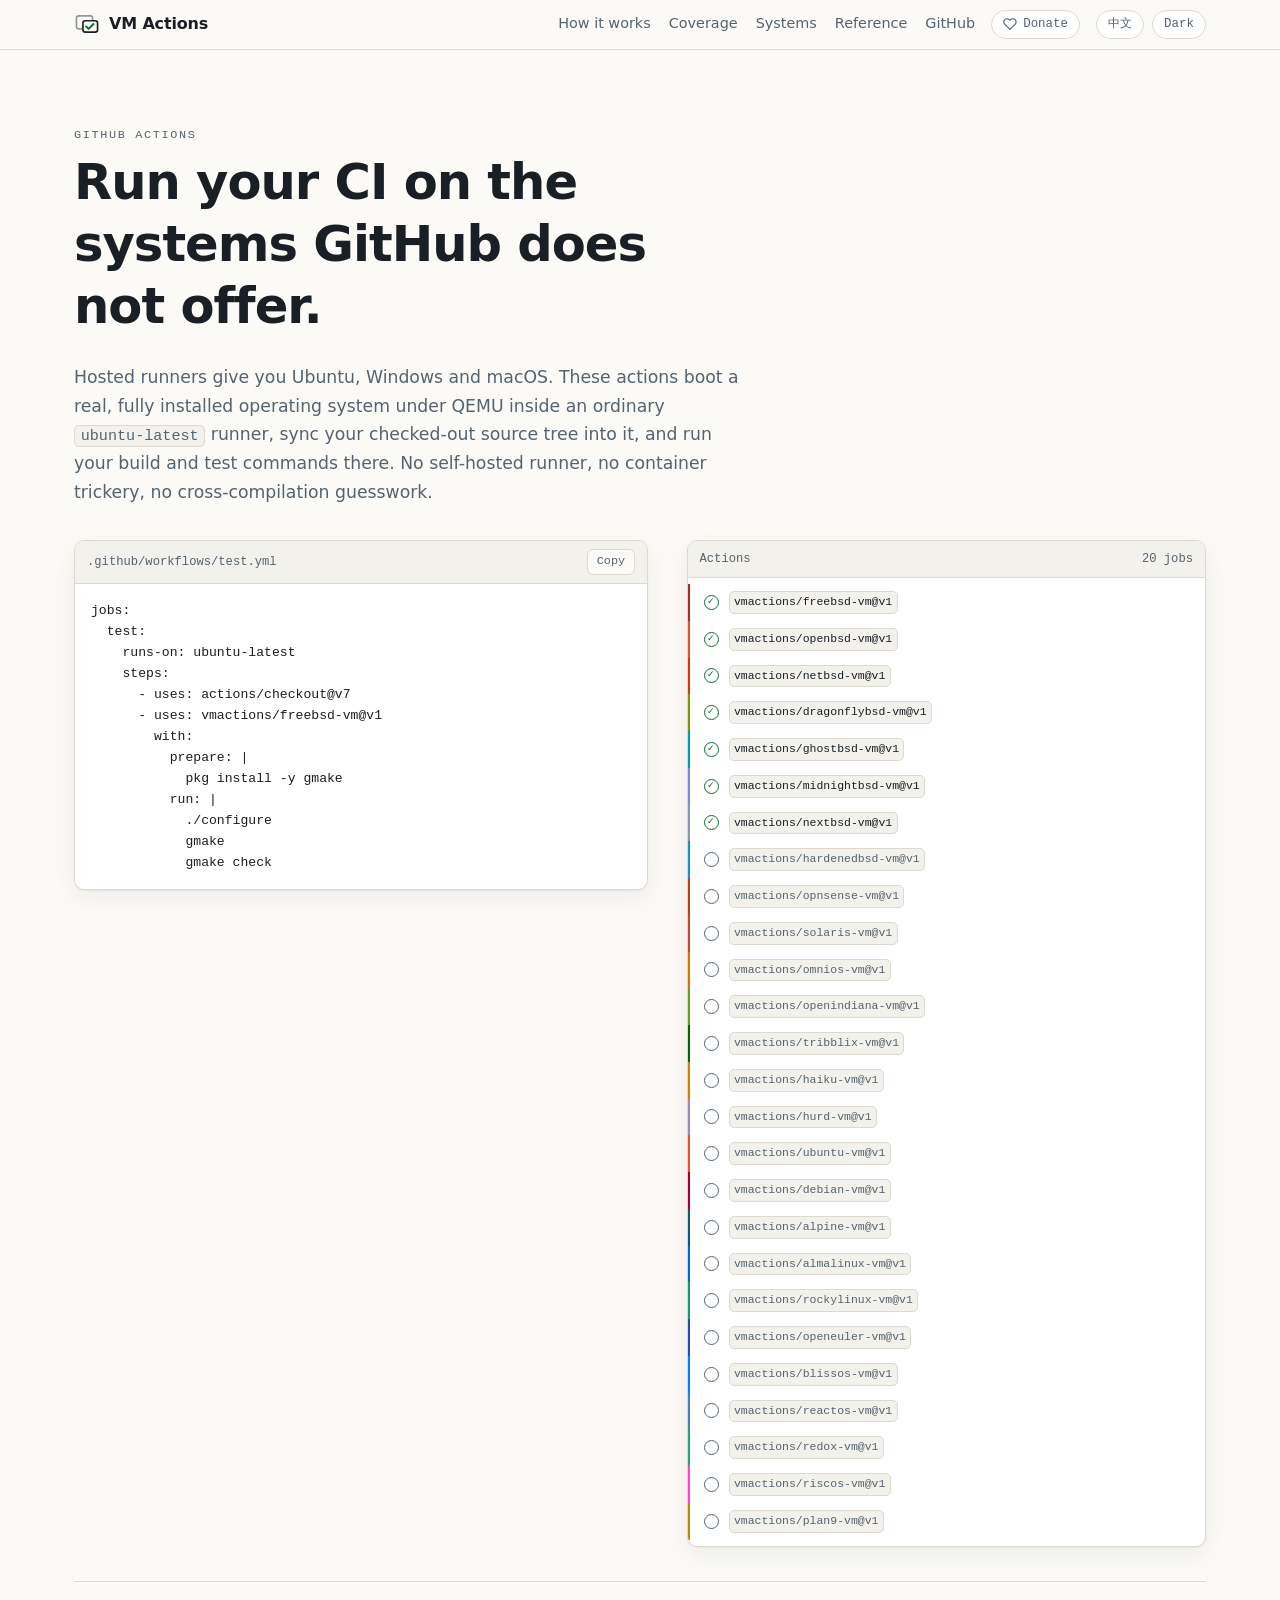
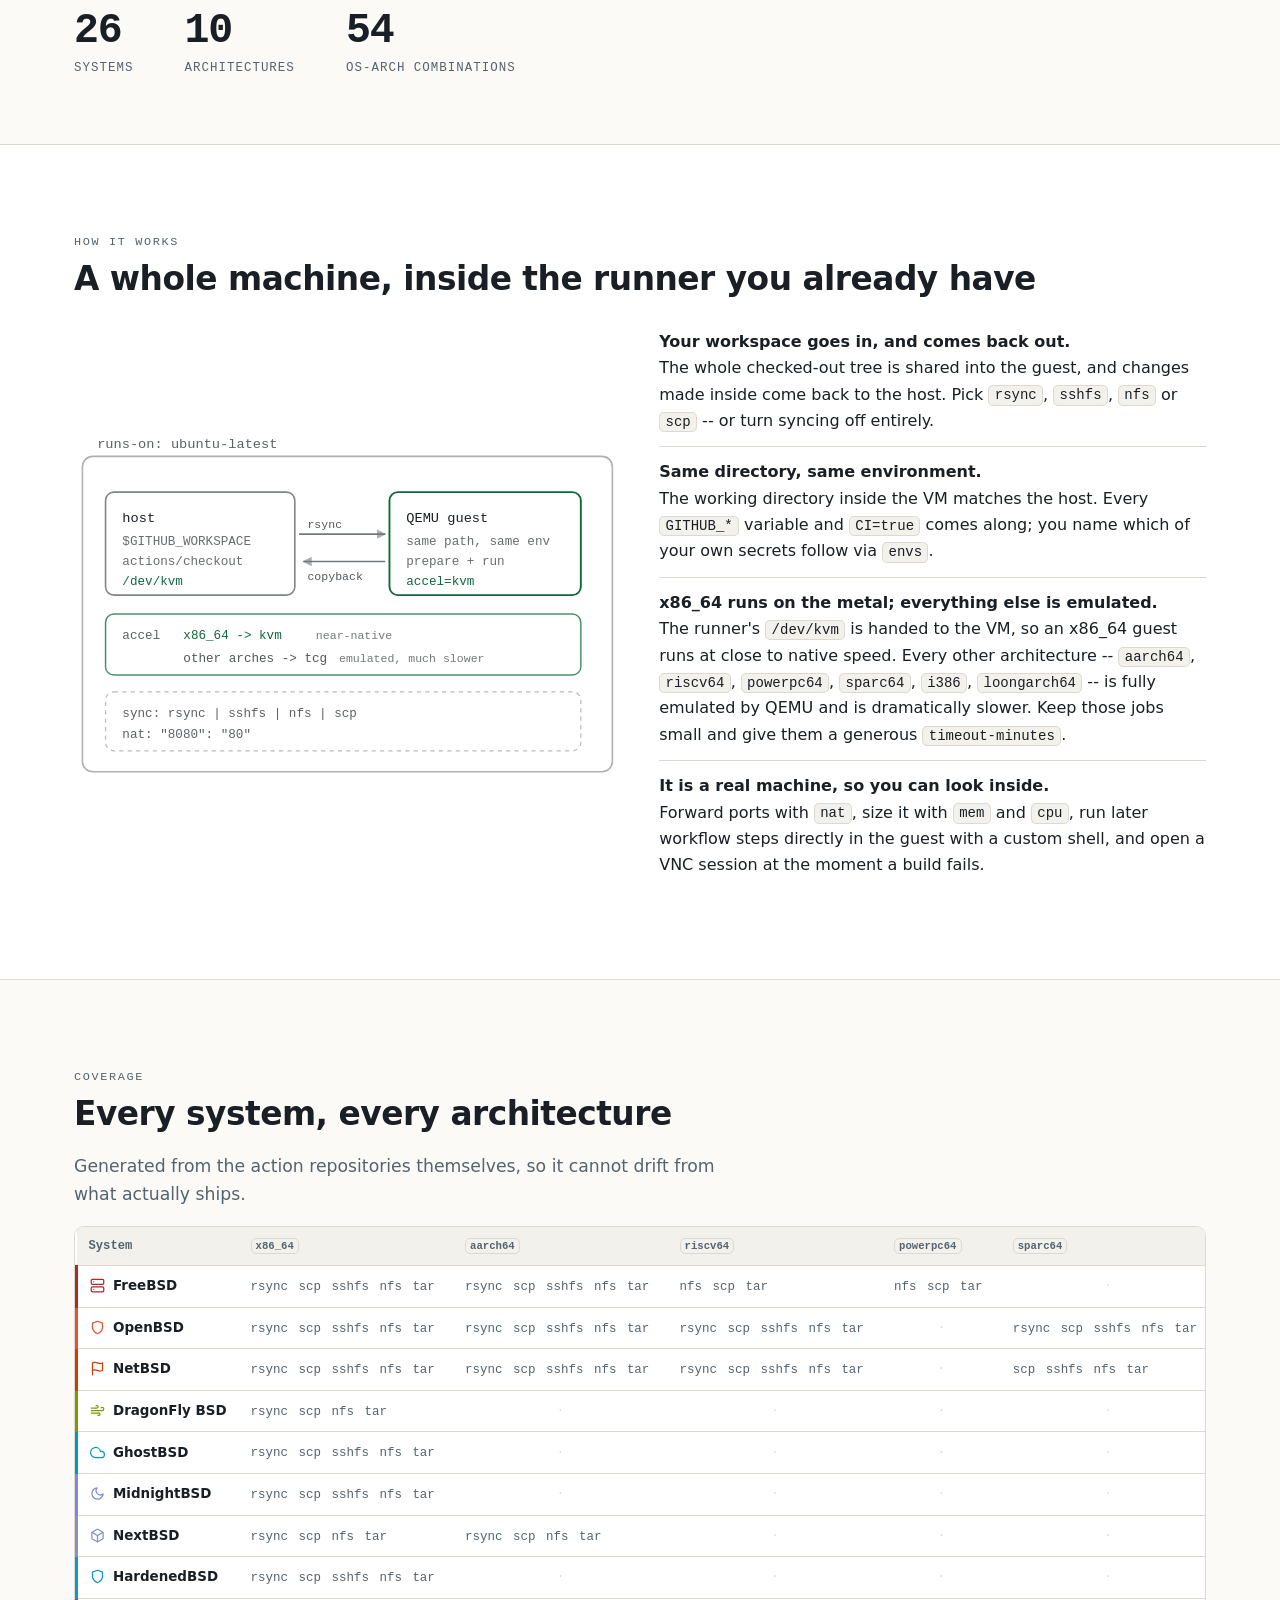
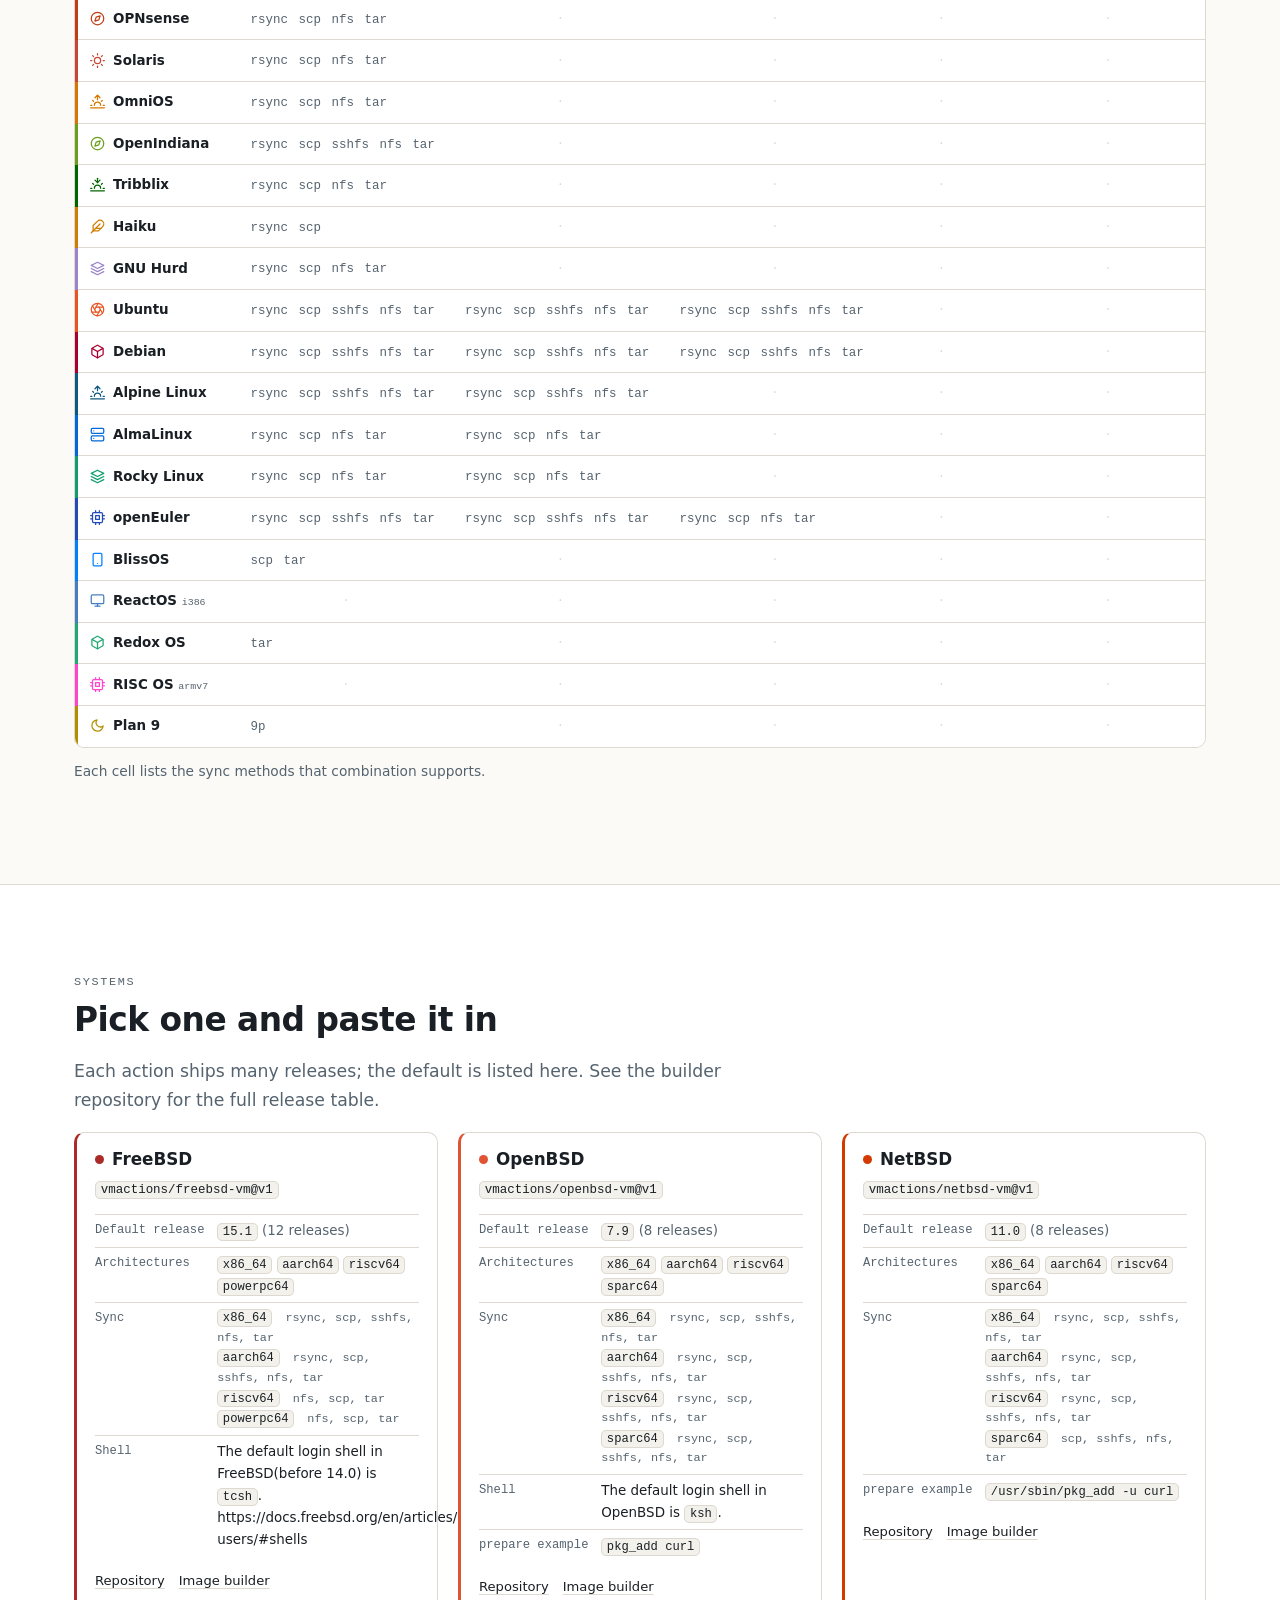
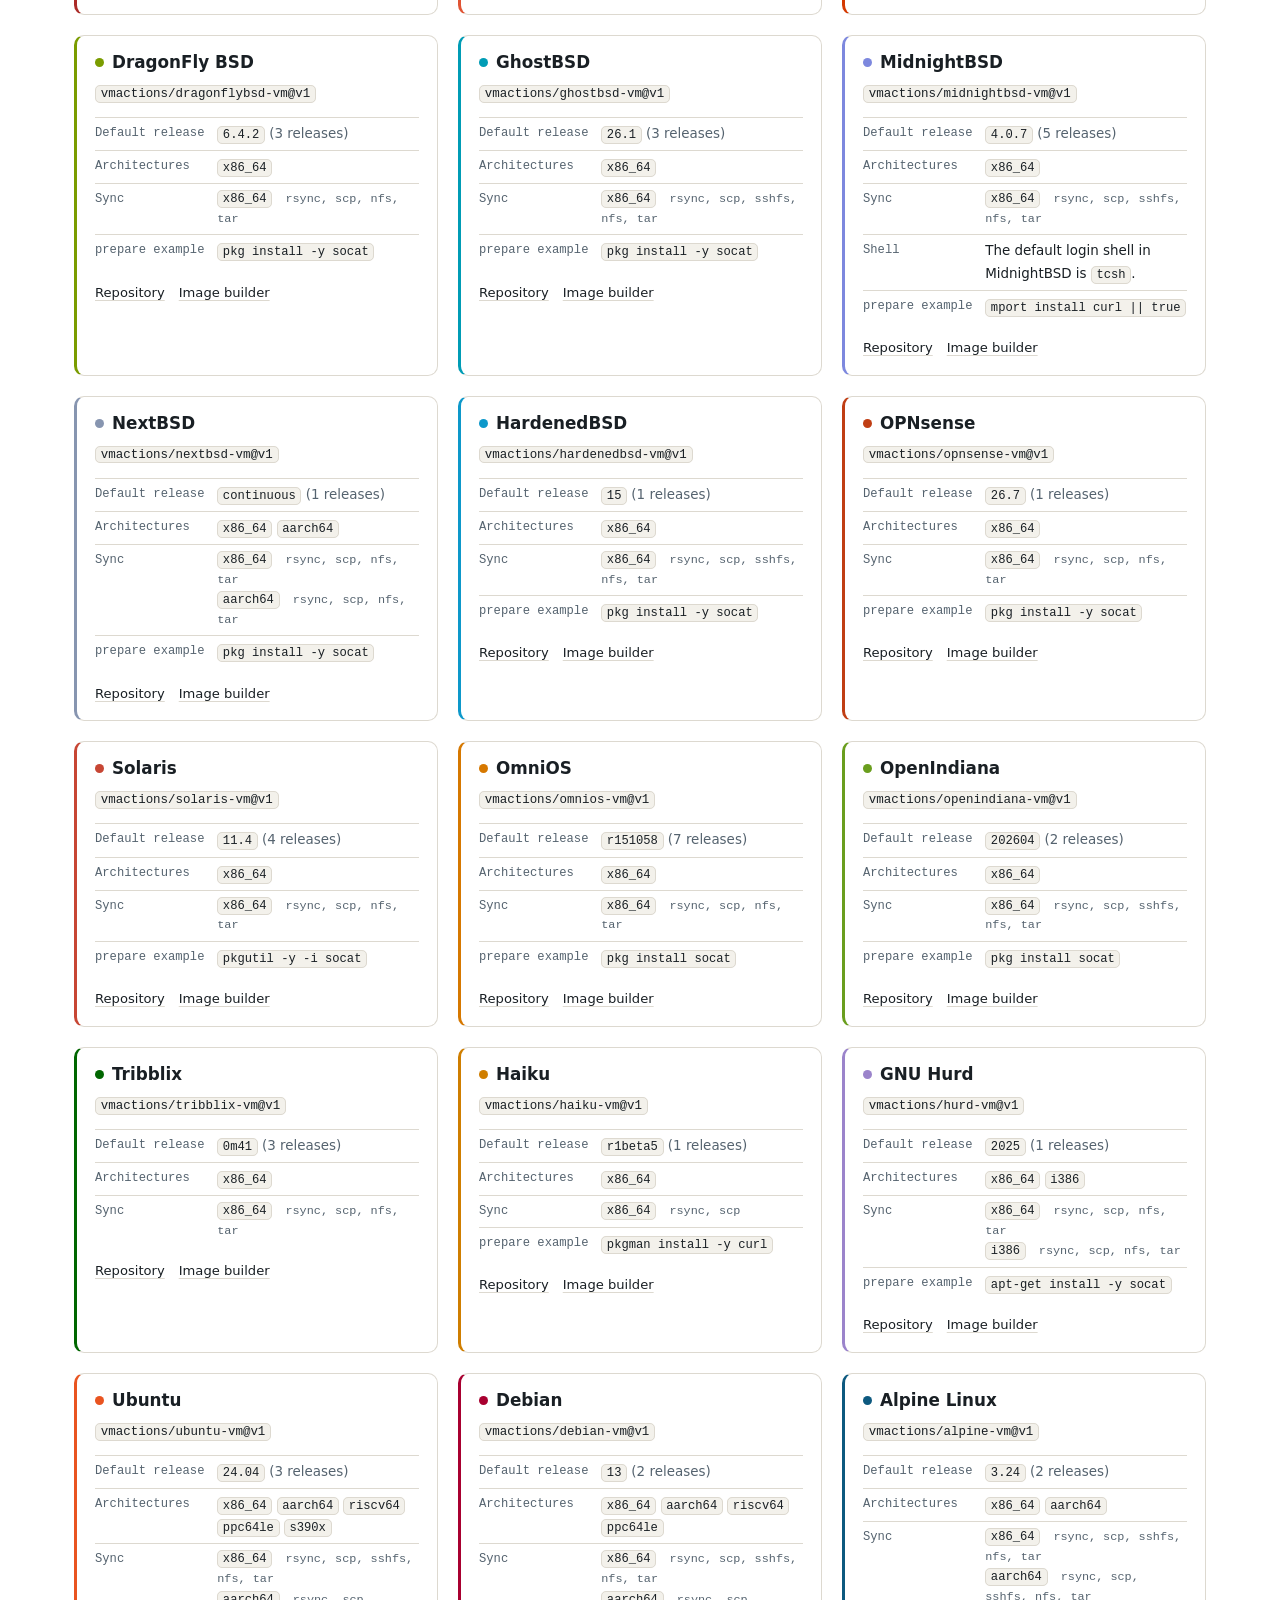
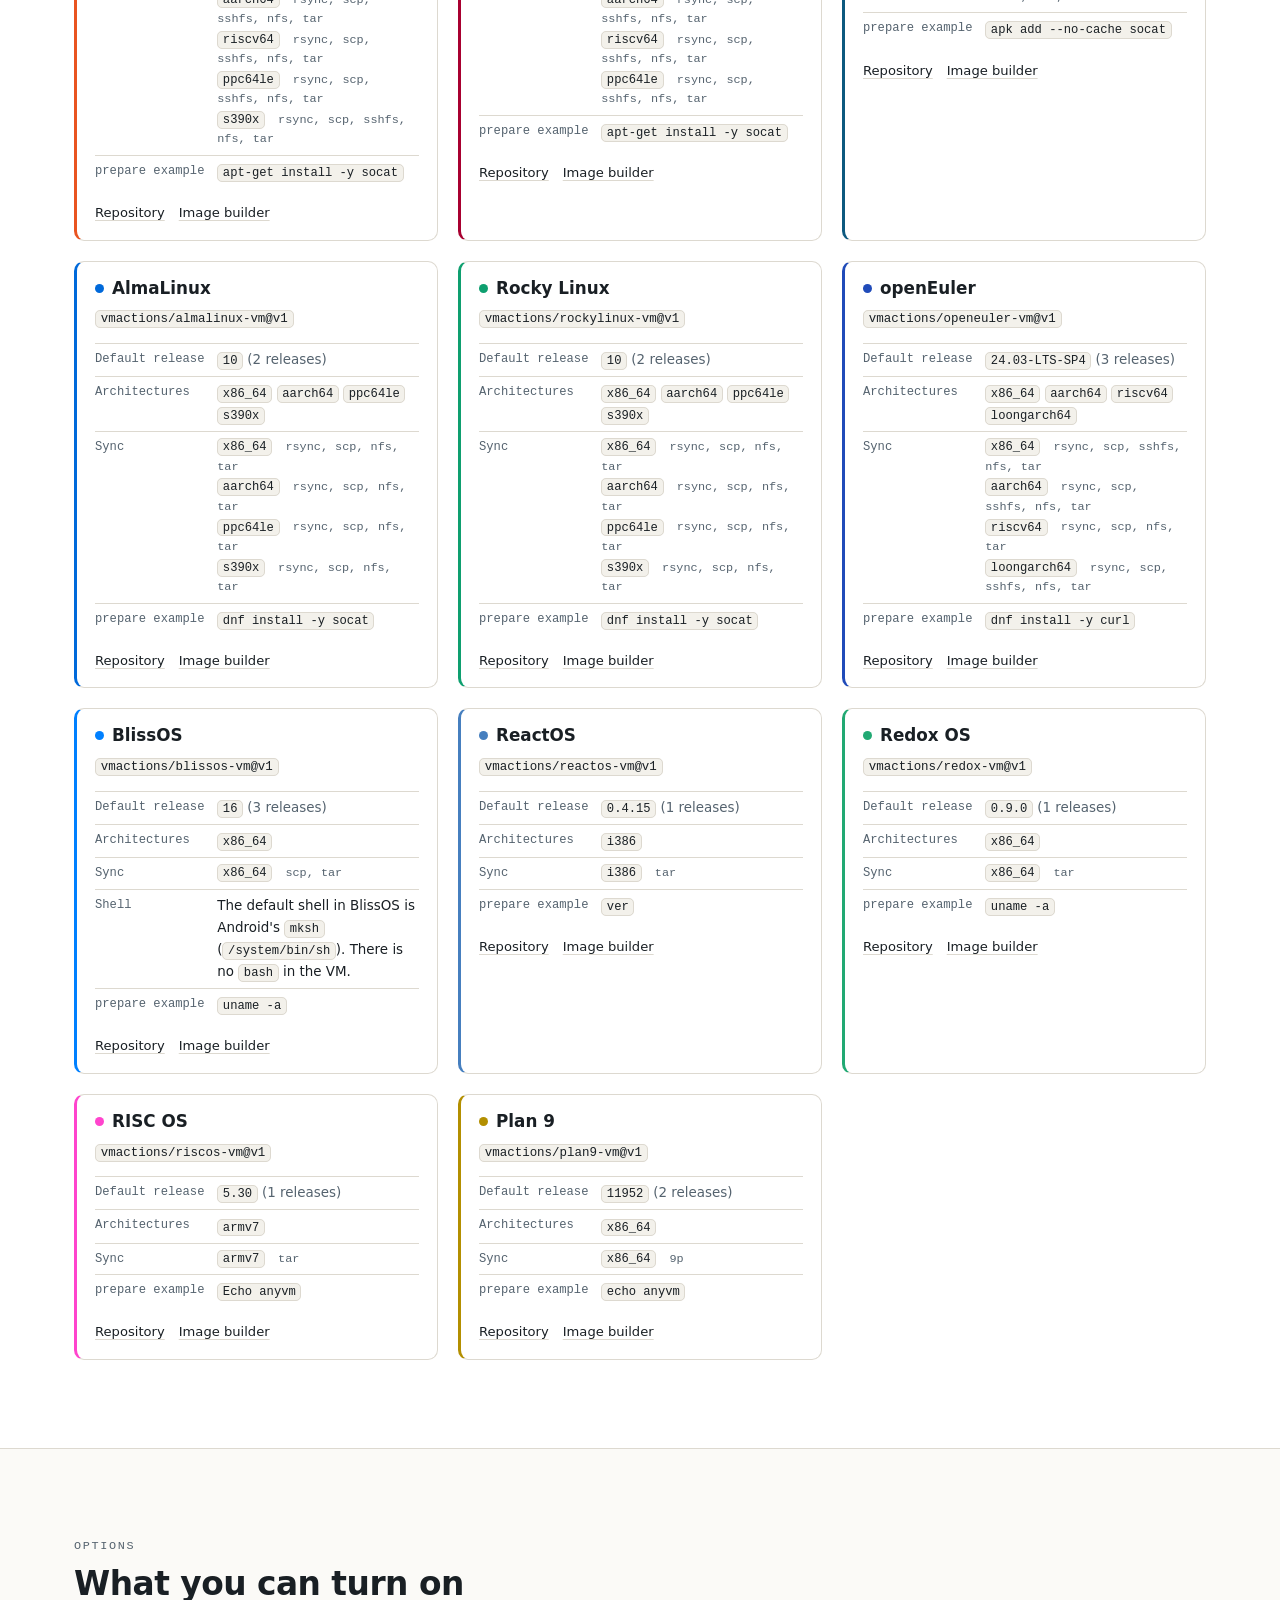
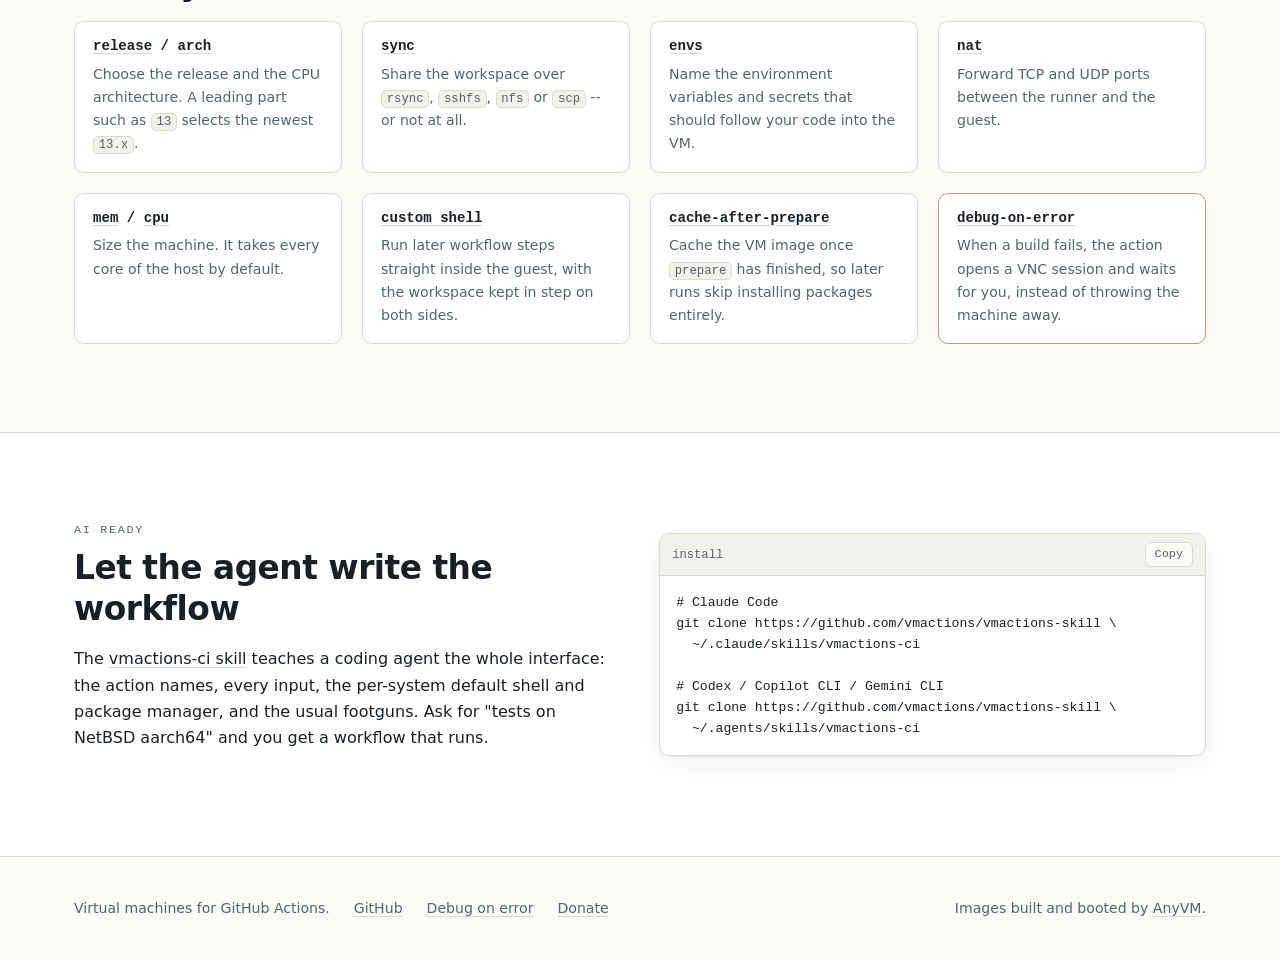
==== commit 323e1f16: "rename" ====
--- a/index.html
+++ b/index.html
@@ -194,7 +194,7 @@
       </li>
       <li data-os="rocky">
         <span class="tick">&#10003;</span>
-        <code>vmactions/rocky-vm@v1</code>
+        <code>vmactions/rockylinux-vm@v1</code>
       </li>
       <li data-os="openeuler">
         <span class="tick">&#10003;</span>
@@ -979,14 +979,14 @@
     </article>
     <article class="card" data-os="rocky">
       <h3><span class="dot"></span>Rocky Linux</h3>
-      <p class="uses"><code>vmactions/rocky-vm@v1</code></p>
+      <p class="uses"><code>vmactions/rockylinux-vm@v1</code></p>
       <dl>
       <div class="row"><dt><span lang="en">Default release</span><span lang="zh">默认版本</span></dt><dd><code>10</code> <span class="dim">(2 <span lang="en">releases</span><span lang="zh">个版本</span>)</span></dd></div>
       <div class="row"><dt><span lang="en">Architectures</span><span lang="zh">支持架构</span></dt><dd><code>x86_64</code> <code>aarch64</code> <code>ppc64le</code> <code>s390x</code></dd></div>
       <div class="row"><dt><span lang="en">Sync</span><span lang="zh">同步方式</span></dt><dd><span class="sync"><code>x86_64</code> rsync, scp, nfs, tar</span><span class="sync"><code>aarch64</code> rsync, scp, nfs, tar</span><span class="sync"><code>ppc64le</code> rsync, scp, nfs, tar</span><span class="sync"><code>s390x</code> rsync, scp, nfs, tar</span></dd></div>
       <div class="row"><dt><span lang="en">prepare example</span><span lang="zh">prepare 示例</span></dt><dd><code>dnf install -y socat</code></dd></div>
       </dl>
-      <p class="links"><a href="https://github.com/vmactions/rocky-vm"><span lang="en">Repository</span><span lang="zh">仓库</span></a><a href="https://github.com/anyvm-org/rocky-builder"><span lang="en">Image builder</span><span lang="zh">镜像 builder</span></a></p>
+      <p class="links"><a href="https://github.com/vmactions/rockylinux-vm"><span lang="en">Repository</span><span lang="zh">仓库</span></a><a href="https://github.com/anyvm-org/rocky-builder"><span lang="en">Image builder</span><span lang="zh">镜像 builder</span></a></p>
     </article>
     <article class="card" data-os="openeuler">
       <h3><span class="dot"></span>openEuler</h3>
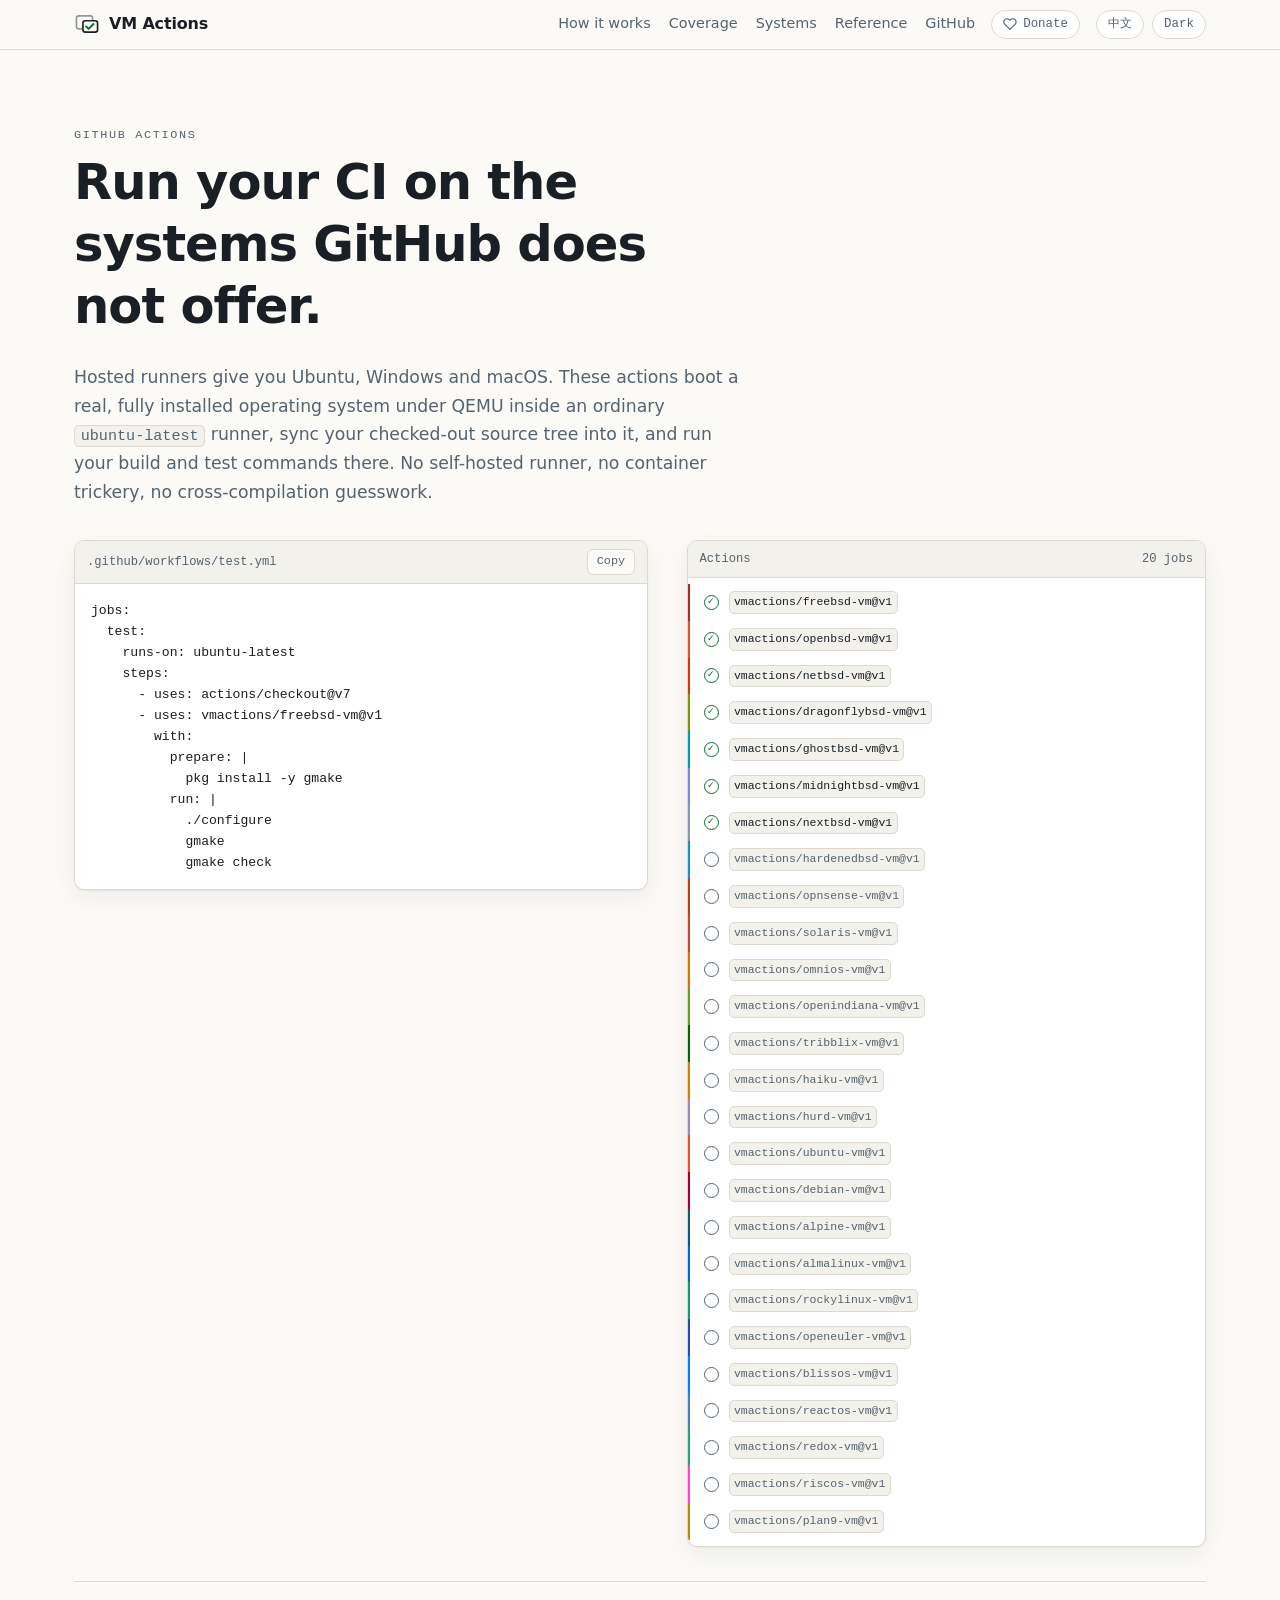
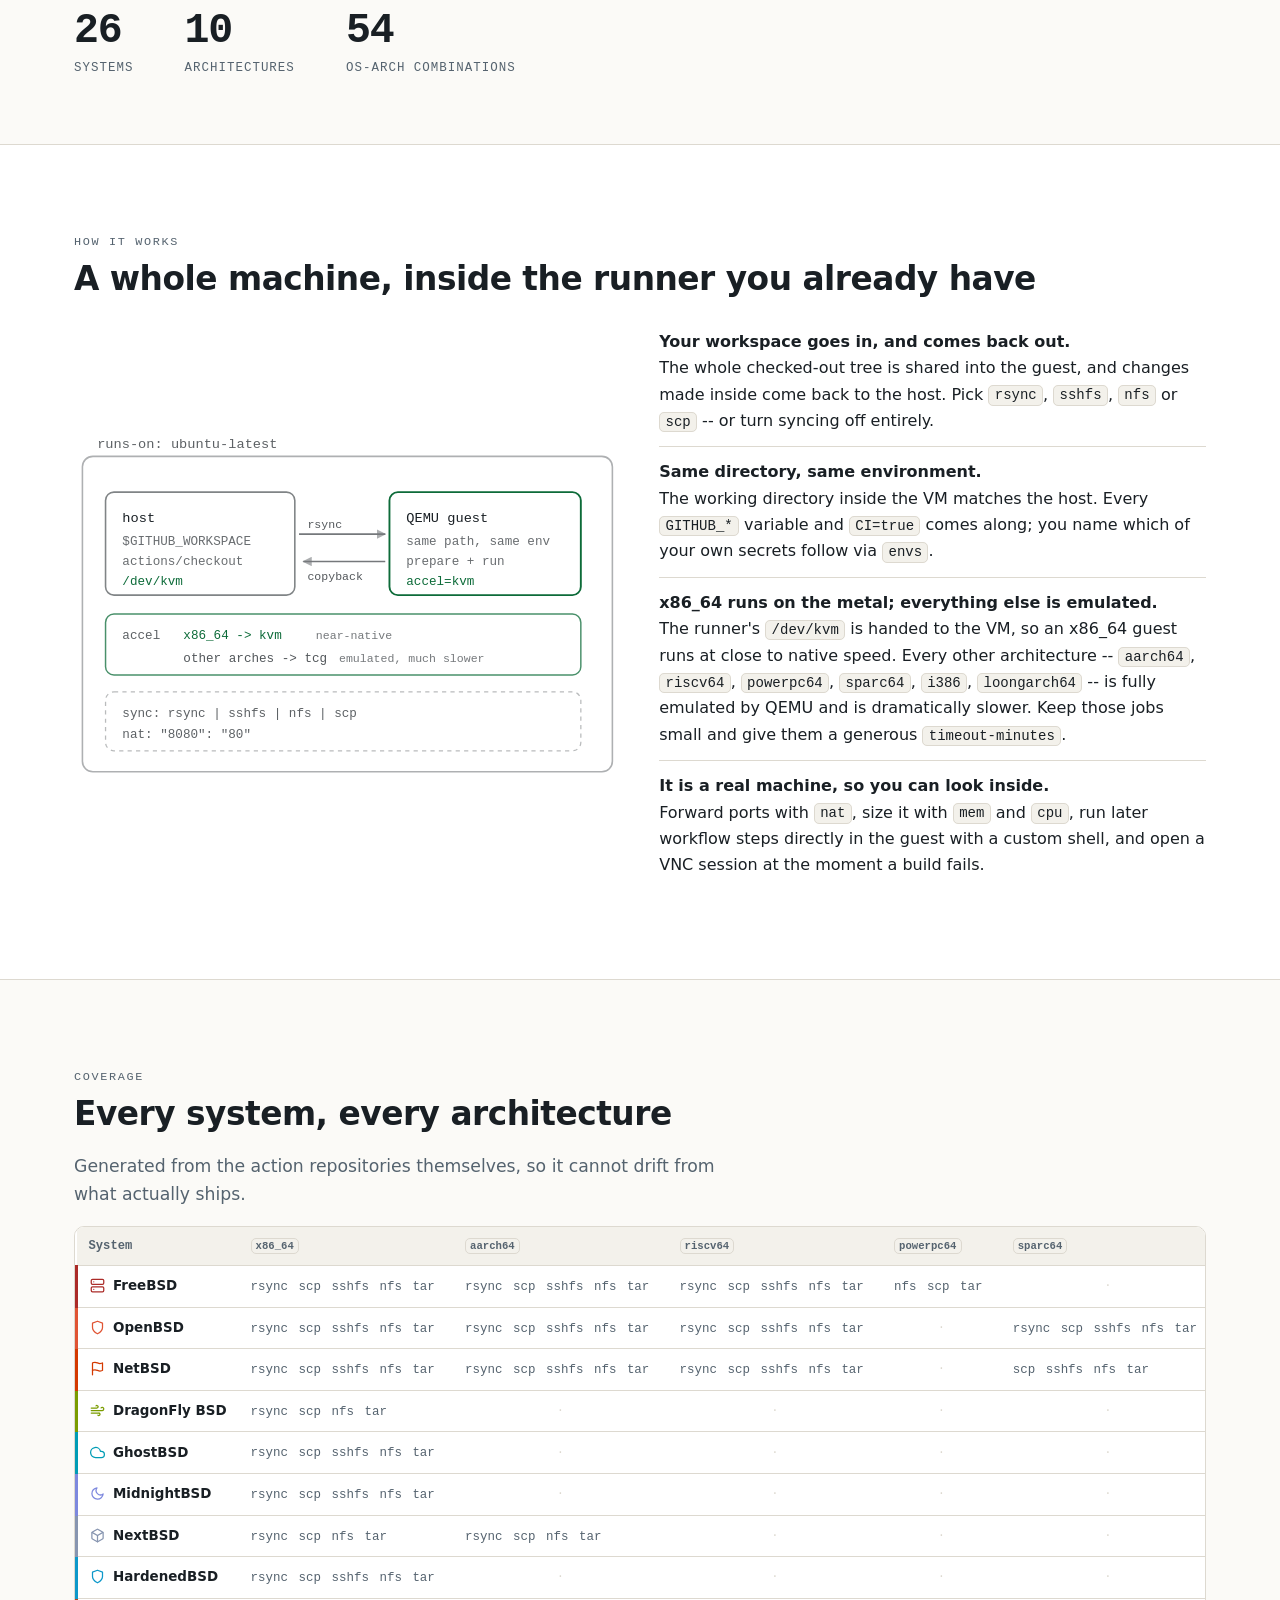
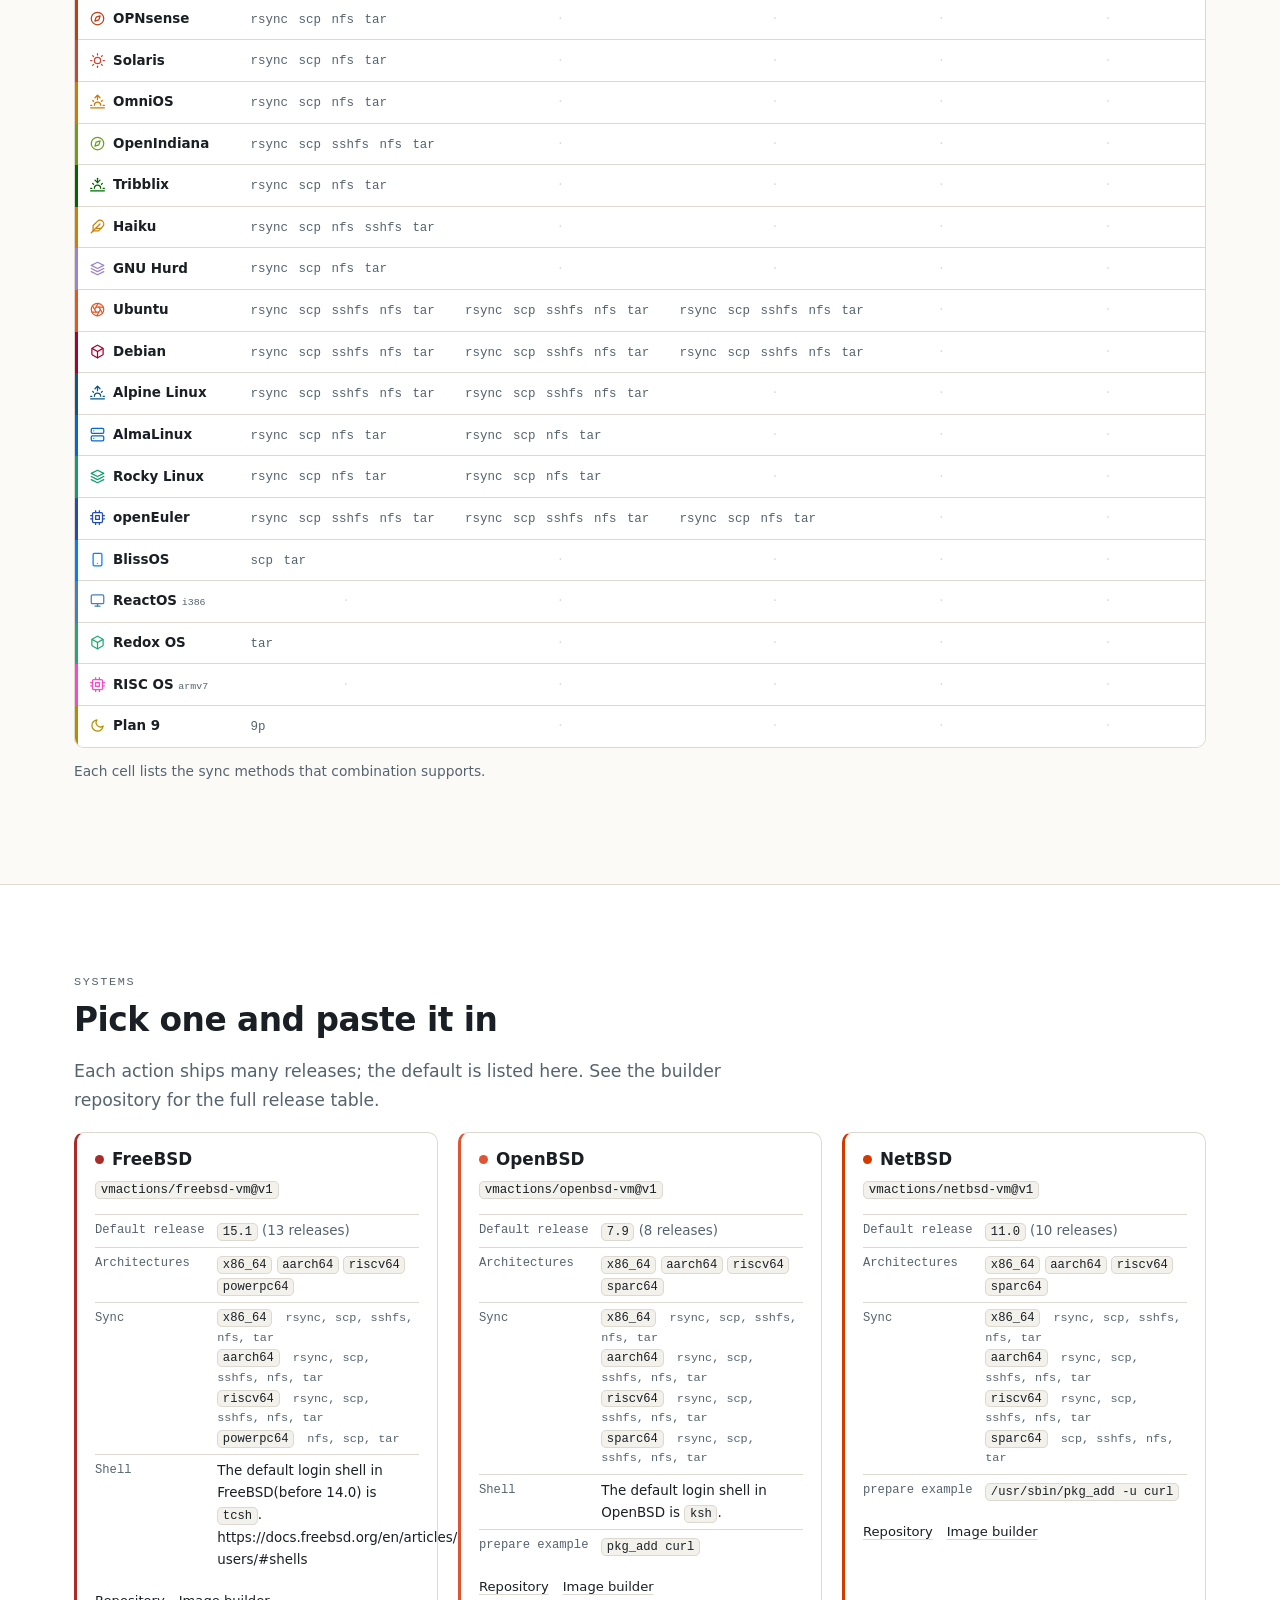
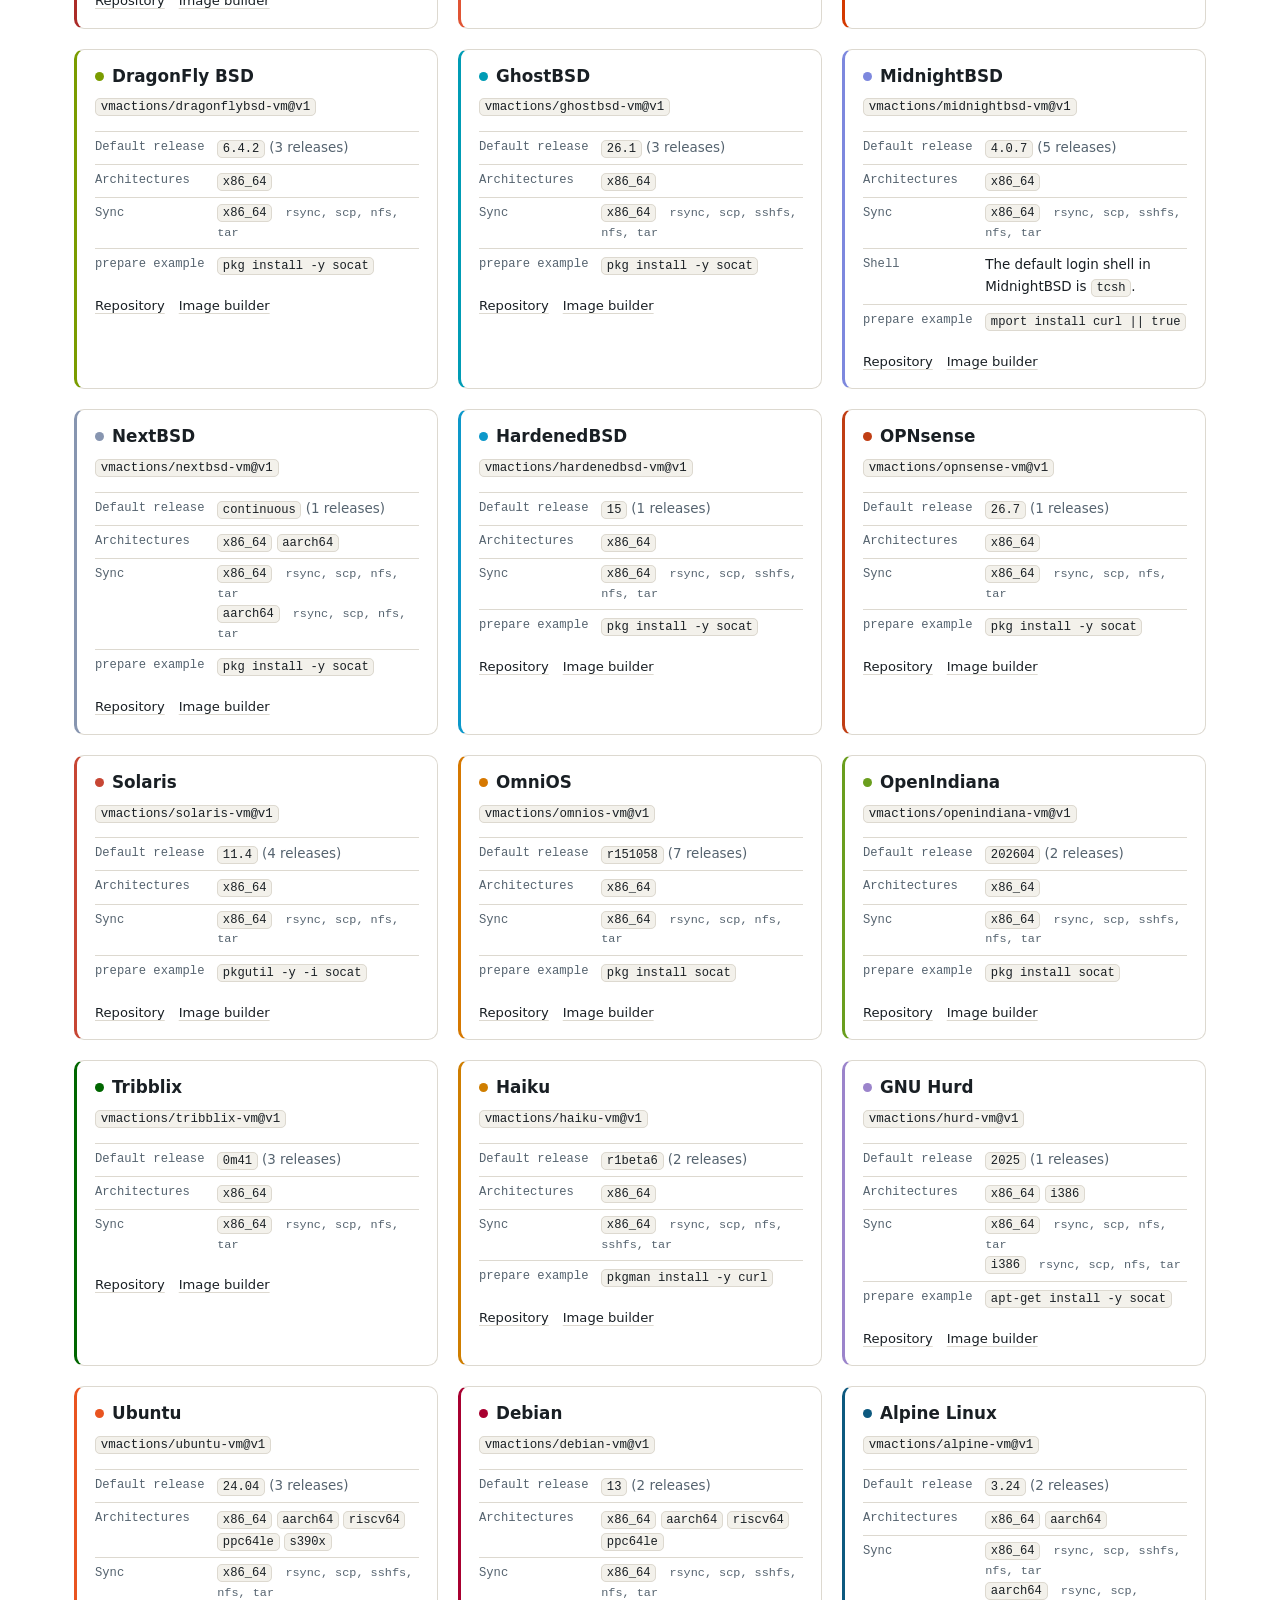
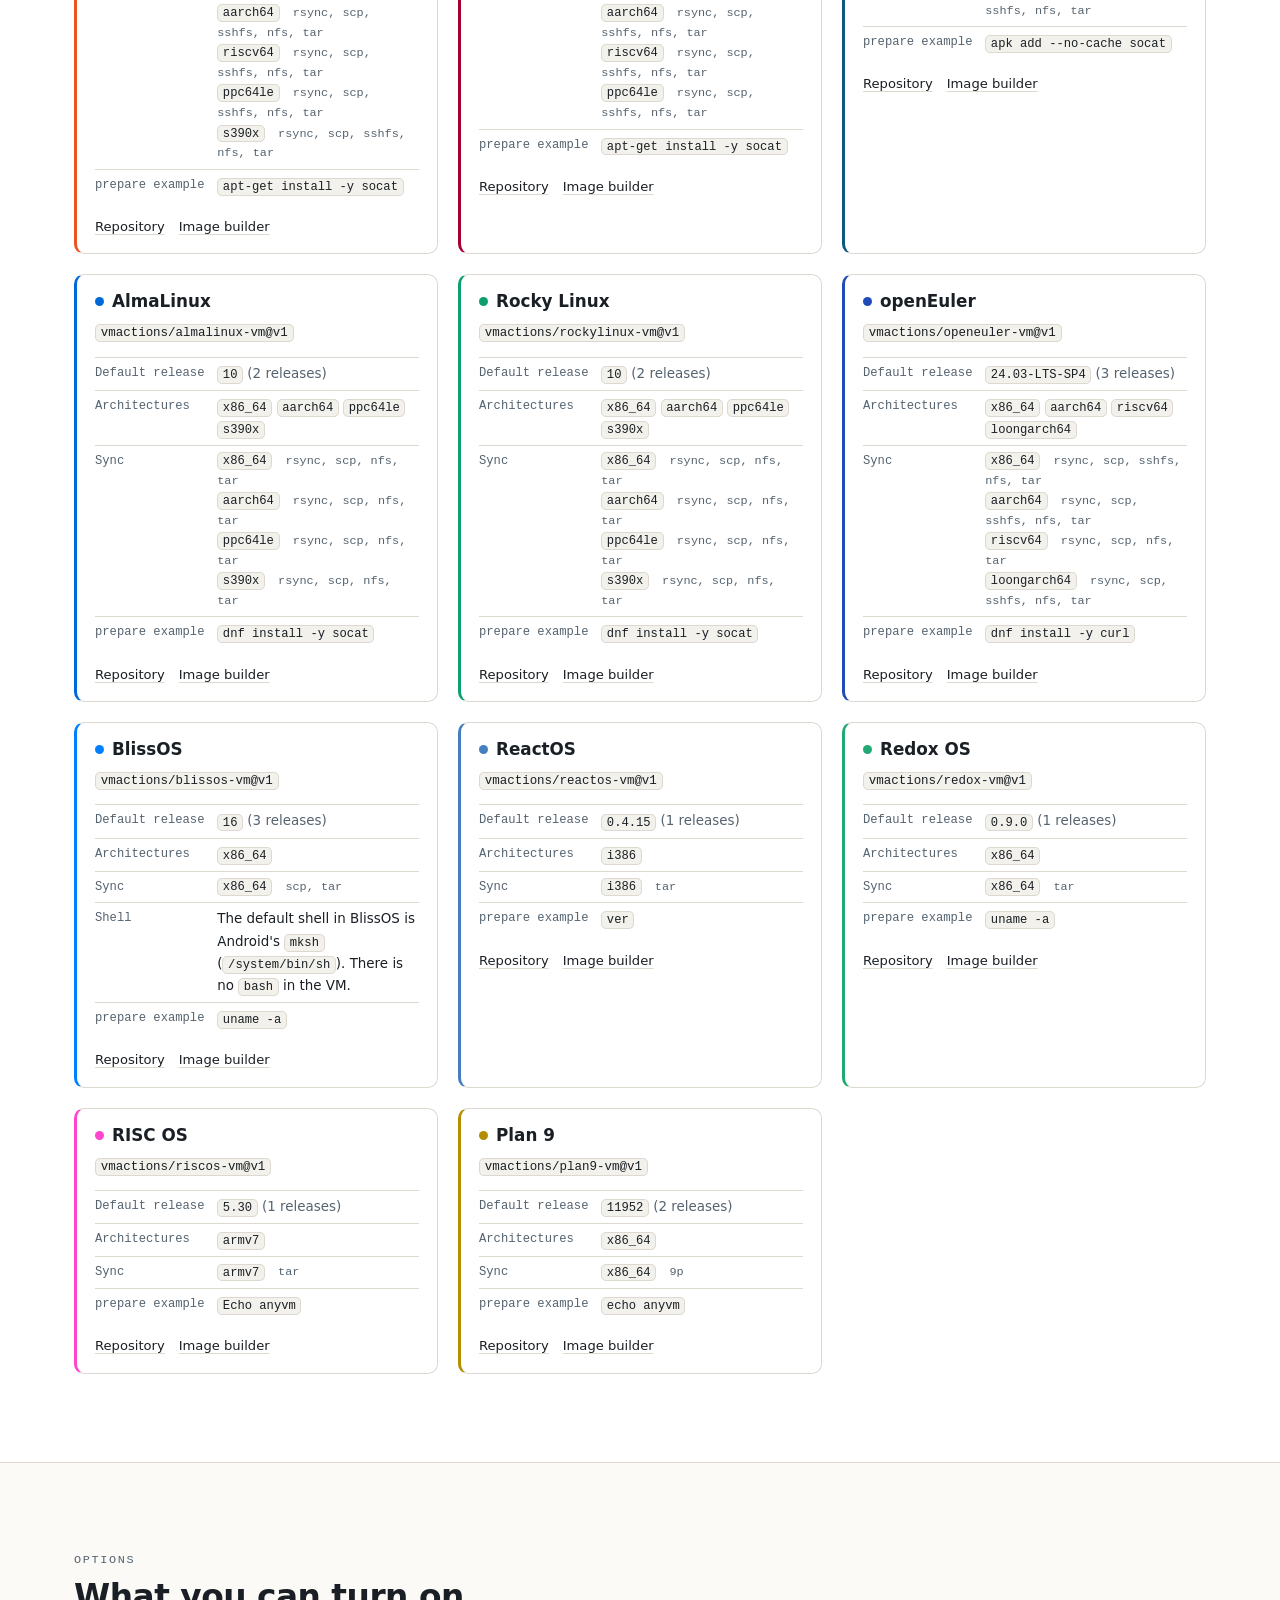
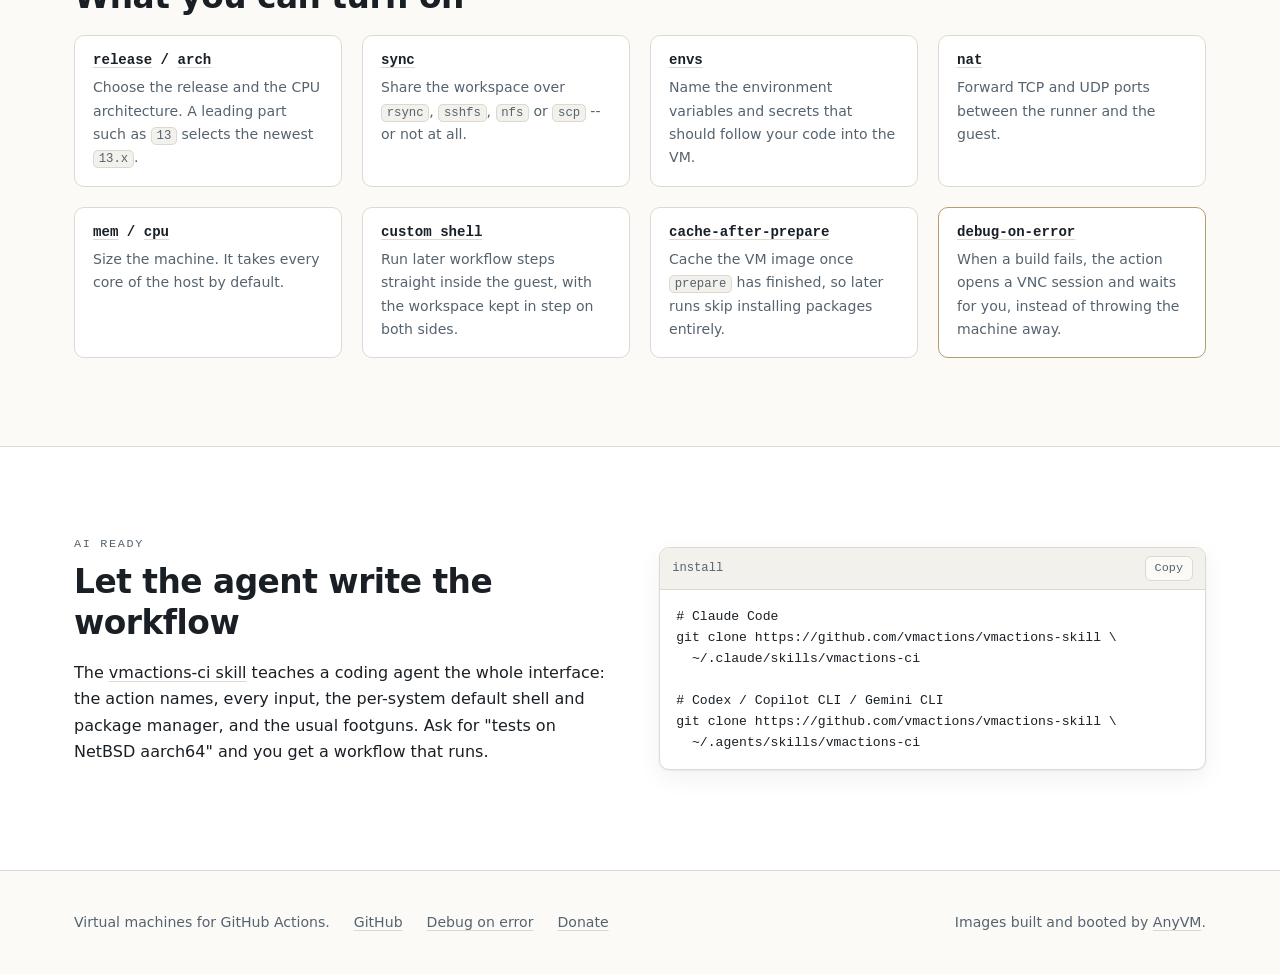
==== commit 7d4354cd: "Sync the matrix: FreeBSD riscv64 gains rsync and sshfs freebsd-builder v2.2.7 configures the 15.x ri" ====
--- a/index.html
+++ b/index.html
@@ -410,7 +410,7 @@
           <th scope="row"><svg class="os-icon" viewBox="0 0 24 24" fill="none" stroke="currentColor" stroke-width="2" stroke-linecap="round" stroke-linejoin="round" aria-hidden="true"><rect x="2" y="2" width="20" height="8" rx="2" ry="2"></rect><rect x="2" y="14" width="20" height="8" rx="2" ry="2"></rect><line x1="6" y1="6" x2="6.01" y2="6"></line><line x1="6" y1="18" x2="6.01" y2="18"></line></svg>FreeBSD</th>
           <td class="yes"><code>rsync</code> <code>scp</code> <code>sshfs</code> <code>nfs</code> <code>tar</code></td>
           <td class="yes"><code>rsync</code> <code>scp</code> <code>sshfs</code> <code>nfs</code> <code>tar</code></td>
-          <td class="yes"><code>nfs</code> <code>scp</code> <code>tar</code></td>
+          <td class="yes"><code>rsync</code> <code>scp</code> <code>sshfs</code> <code>nfs</code> <code>tar</code></td>
           <td class="yes"><code>nfs</code> <code>scp</code> <code>tar</code></td>
           <td class="no"><span aria-hidden="true">&middot;</span></td>
           <td class="no"><span aria-hidden="true">&middot;</span></td>
@@ -577,7 +577,7 @@
         </tr>
         <tr data-os="haiku">
           <th scope="row"><svg class="os-icon" viewBox="0 0 24 24" fill="none" stroke="currentColor" stroke-width="2" stroke-linecap="round" stroke-linejoin="round" aria-hidden="true"><path d="M20.24 12.24a6 6 0 0 0-8.49-8.49L5 10.5V19h8.5z"></path><line x1="16" y1="8" x2="2" y2="22"></line><line x1="17.5" y1="15" x2="9" y2="15"></line></svg>Haiku</th>
-          <td class="yes"><code>rsync</code> <code>scp</code></td>
+          <td class="yes"><code>rsync</code> <code>scp</code> <code>nfs</code> <code>sshfs</code> <code>tar</code></td>
           <td class="no"><span aria-hidden="true">&middot;</span></td>
           <td class="no"><span aria-hidden="true">&middot;</span></td>
           <td class="no"><span aria-hidden="true">&middot;</span></td>
@@ -771,9 +771,9 @@
       <h3><span class="dot"></span>FreeBSD</h3>
       <p class="uses"><code>vmactions/freebsd-vm@v1</code></p>
       <dl>
-      <div class="row"><dt><span lang="en">Default release</span><span lang="zh">默认版本</span></dt><dd><code>15.1</code> <span class="dim">(12 <span lang="en">releases</span><span lang="zh">个版本</span>)</span></dd></div>
+      <div class="row"><dt><span lang="en">Default release</span><span lang="zh">默认版本</span></dt><dd><code>15.1</code> <span class="dim">(13 <span lang="en">releases</span><span lang="zh">个版本</span>)</span></dd></div>
       <div class="row"><dt><span lang="en">Architectures</span><span lang="zh">支持架构</span></dt><dd><code>x86_64</code> <code>aarch64</code> <code>riscv64</code> <code>powerpc64</code></dd></div>
-      <div class="row"><dt><span lang="en">Sync</span><span lang="zh">同步方式</span></dt><dd><span class="sync"><code>x86_64</code> rsync, scp, sshfs, nfs, tar</span><span class="sync"><code>aarch64</code> rsync, scp, sshfs, nfs, tar</span><span class="sync"><code>riscv64</code> nfs, scp, tar</span><span class="sync"><code>powerpc64</code> nfs, scp, tar</span></dd></div>
+      <div class="row"><dt><span lang="en">Sync</span><span lang="zh">同步方式</span></dt><dd><span class="sync"><code>x86_64</code> rsync, scp, sshfs, nfs, tar</span><span class="sync"><code>aarch64</code> rsync, scp, sshfs, nfs, tar</span><span class="sync"><code>riscv64</code> rsync, scp, sshfs, nfs, tar</span><span class="sync"><code>powerpc64</code> nfs, scp, tar</span></dd></div>
       <div class="row"><dt><span lang="en">Shell</span><span lang="zh">默认 shell</span></dt><dd>The default login shell in FreeBSD(before 14.0) is <code>tcsh</code>.  https://docs.freebsd.org/en/articles/linux-users/#shells</dd></div>
       </dl>
       <p class="links"><a href="https://github.com/vmactions/freebsd-vm"><span lang="en">Repository</span><span lang="zh">仓库</span></a><a href="https://github.com/anyvm-org/freebsd-builder"><span lang="en">Image builder</span><span lang="zh">镜像 builder</span></a></p>
@@ -794,7 +794,7 @@
       <h3><span class="dot"></span>NetBSD</h3>
       <p class="uses"><code>vmactions/netbsd-vm@v1</code></p>
       <dl>
-      <div class="row"><dt><span lang="en">Default release</span><span lang="zh">默认版本</span></dt><dd><code>11.0</code> <span class="dim">(8 <span lang="en">releases</span><span lang="zh">个版本</span>)</span></dd></div>
+      <div class="row"><dt><span lang="en">Default release</span><span lang="zh">默认版本</span></dt><dd><code>11.0</code> <span class="dim">(10 <span lang="en">releases</span><span lang="zh">个版本</span>)</span></dd></div>
       <div class="row"><dt><span lang="en">Architectures</span><span lang="zh">支持架构</span></dt><dd><code>x86_64</code> <code>aarch64</code> <code>riscv64</code> <code>sparc64</code></dd></div>
       <div class="row"><dt><span lang="en">Sync</span><span lang="zh">同步方式</span></dt><dd><span class="sync"><code>x86_64</code> rsync, scp, sshfs, nfs, tar</span><span class="sync"><code>aarch64</code> rsync, scp, sshfs, nfs, tar</span><span class="sync"><code>riscv64</code> rsync, scp, sshfs, nfs, tar</span><span class="sync"><code>sparc64</code> scp, sshfs, nfs, tar</span></dd></div>
       <div class="row"><dt><span lang="en">prepare example</span><span lang="zh">prepare 示例</span></dt><dd><code>/usr/sbin/pkg_add -u curl</code></dd></div>
@@ -915,9 +915,9 @@
       <h3><span class="dot"></span>Haiku</h3>
       <p class="uses"><code>vmactions/haiku-vm@v1</code></p>
       <dl>
-      <div class="row"><dt><span lang="en">Default release</span><span lang="zh">默认版本</span></dt><dd><code>r1beta5</code> <span class="dim">(1 <span lang="en">releases</span><span lang="zh">个版本</span>)</span></dd></div>
-      <div class="row"><dt><span lang="en">Architectures</span><span lang="zh">支持架构</span></dt><dd><code>x86_64</code></dd></div>
-      <div class="row"><dt><span lang="en">Sync</span><span lang="zh">同步方式</span></dt><dd><span class="sync"><code>x86_64</code> rsync, scp</span></dd></div>
+      <div class="row"><dt><span lang="en">Default release</span><span lang="zh">默认版本</span></dt><dd><code>r1beta6</code> <span class="dim">(2 <span lang="en">releases</span><span lang="zh">个版本</span>)</span></dd></div>
+      <div class="row"><dt><span lang="en">Architectures</span><span lang="zh">支持架构</span></dt><dd><code>x86_64</code></dd></div>
+      <div class="row"><dt><span lang="en">Sync</span><span lang="zh">同步方式</span></dt><dd><span class="sync"><code>x86_64</code> rsync, scp, nfs, sshfs, tar</span></dd></div>
       <div class="row"><dt><span lang="en">prepare example</span><span lang="zh">prepare 示例</span></dt><dd><code>pkgman install -y curl</code></dd></div>
       </dl>
       <p class="links"><a href="https://github.com/vmactions/haiku-vm"><span lang="en">Repository</span><span lang="zh">仓库</span></a><a href="https://github.com/anyvm-org/haiku-builder"><span lang="en">Image builder</span><span lang="zh">镜像 builder</span></a></p>
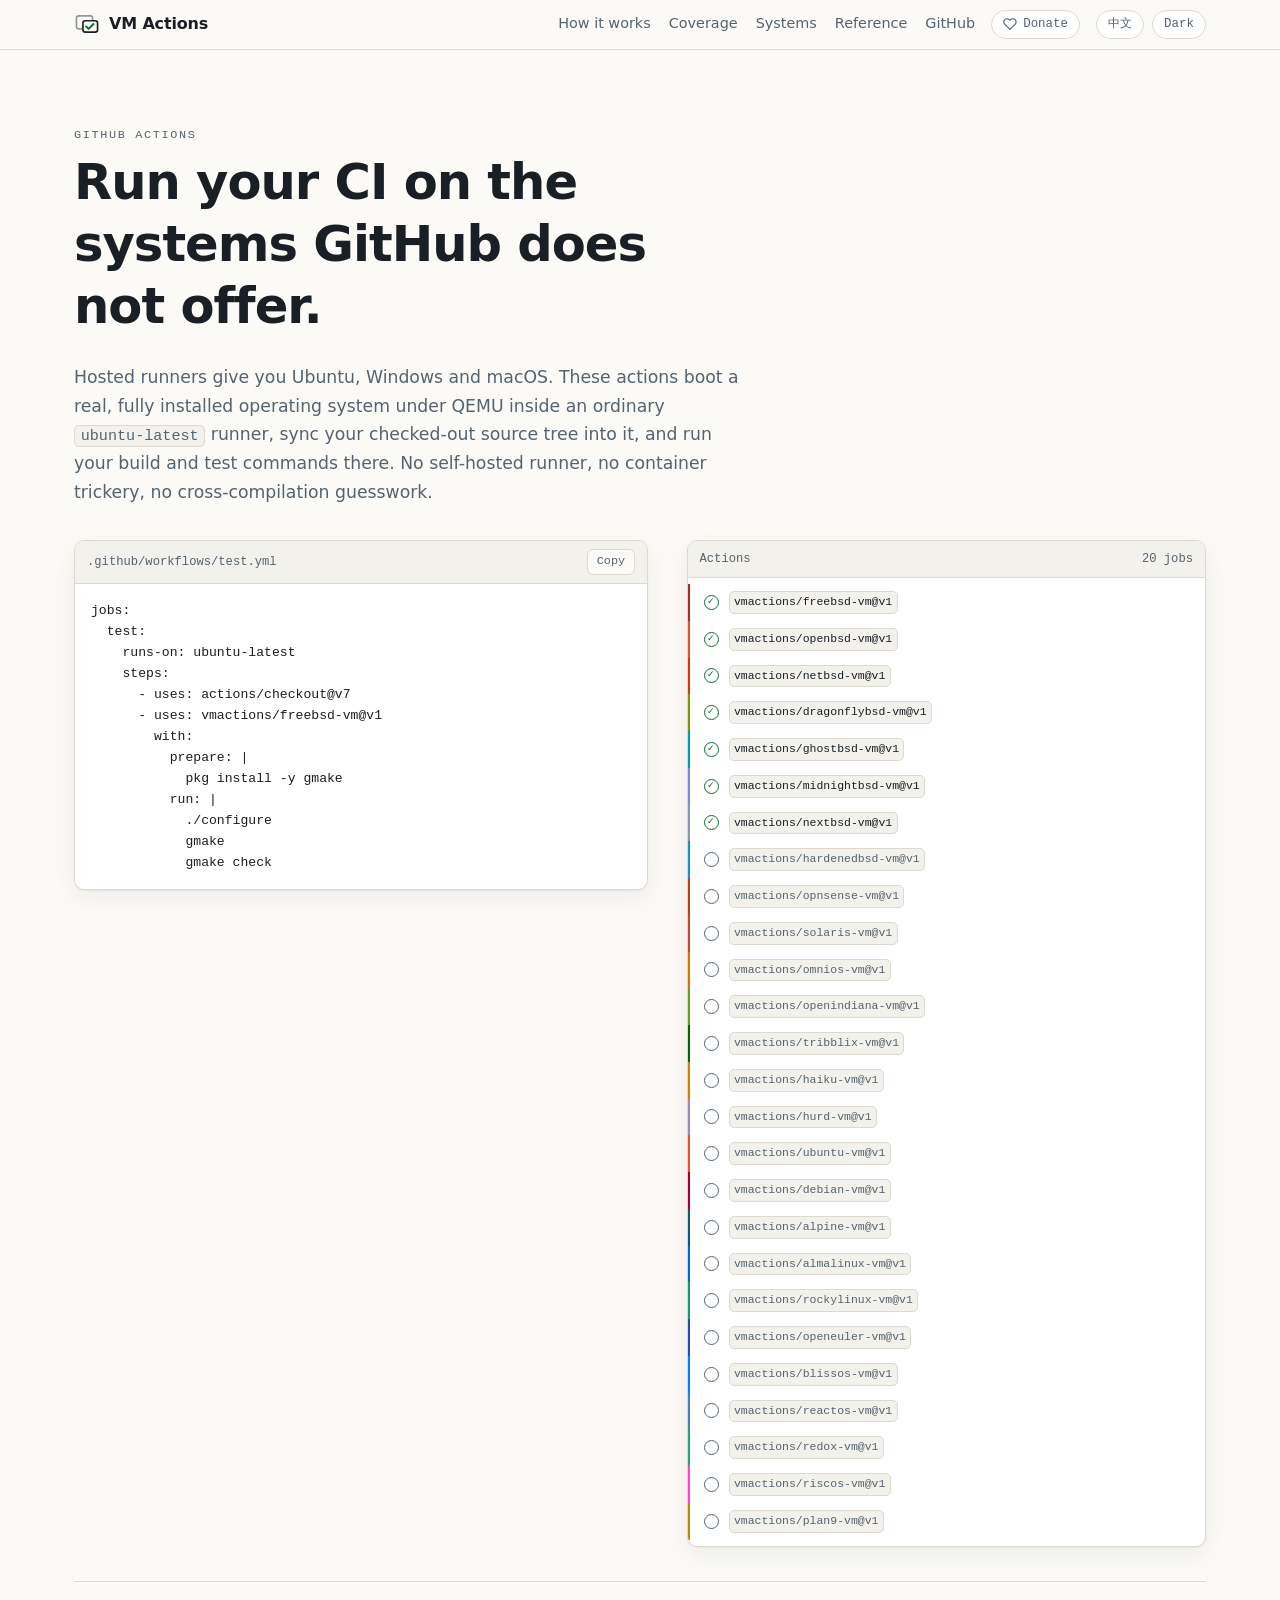
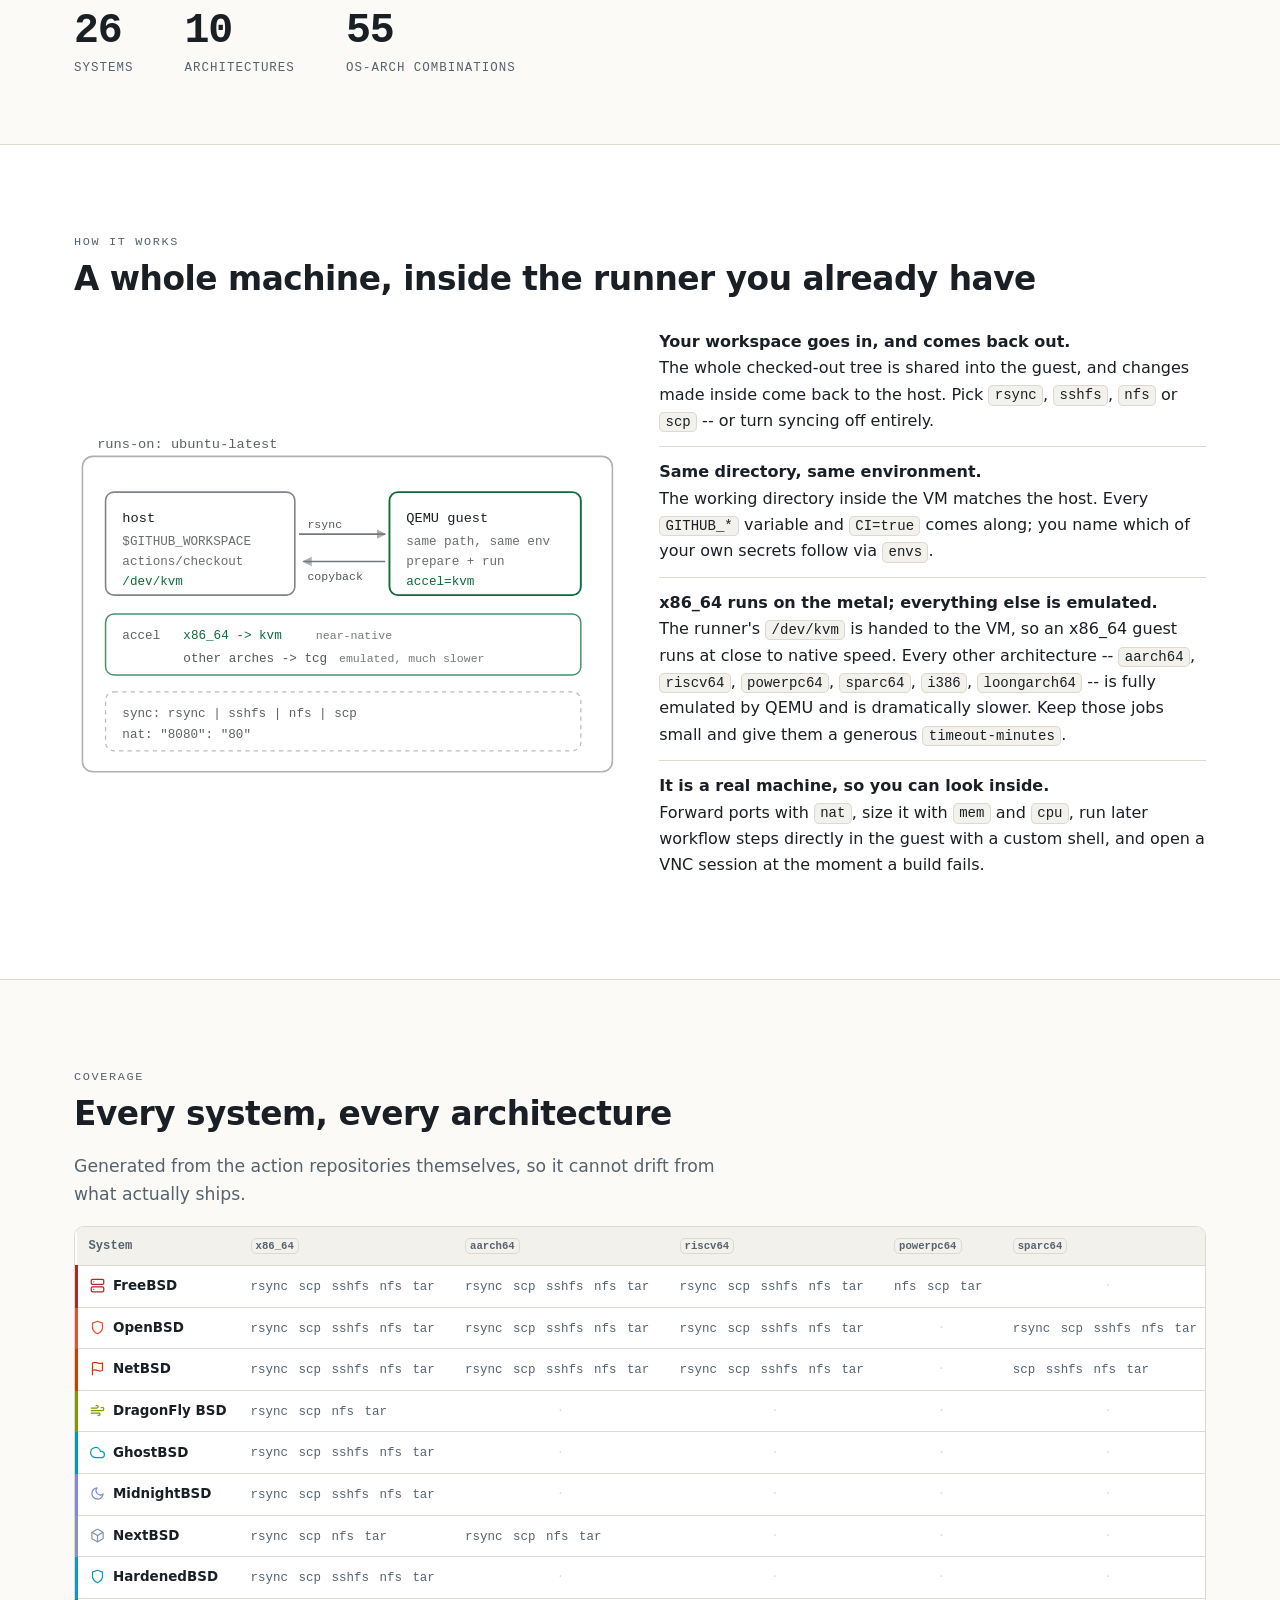
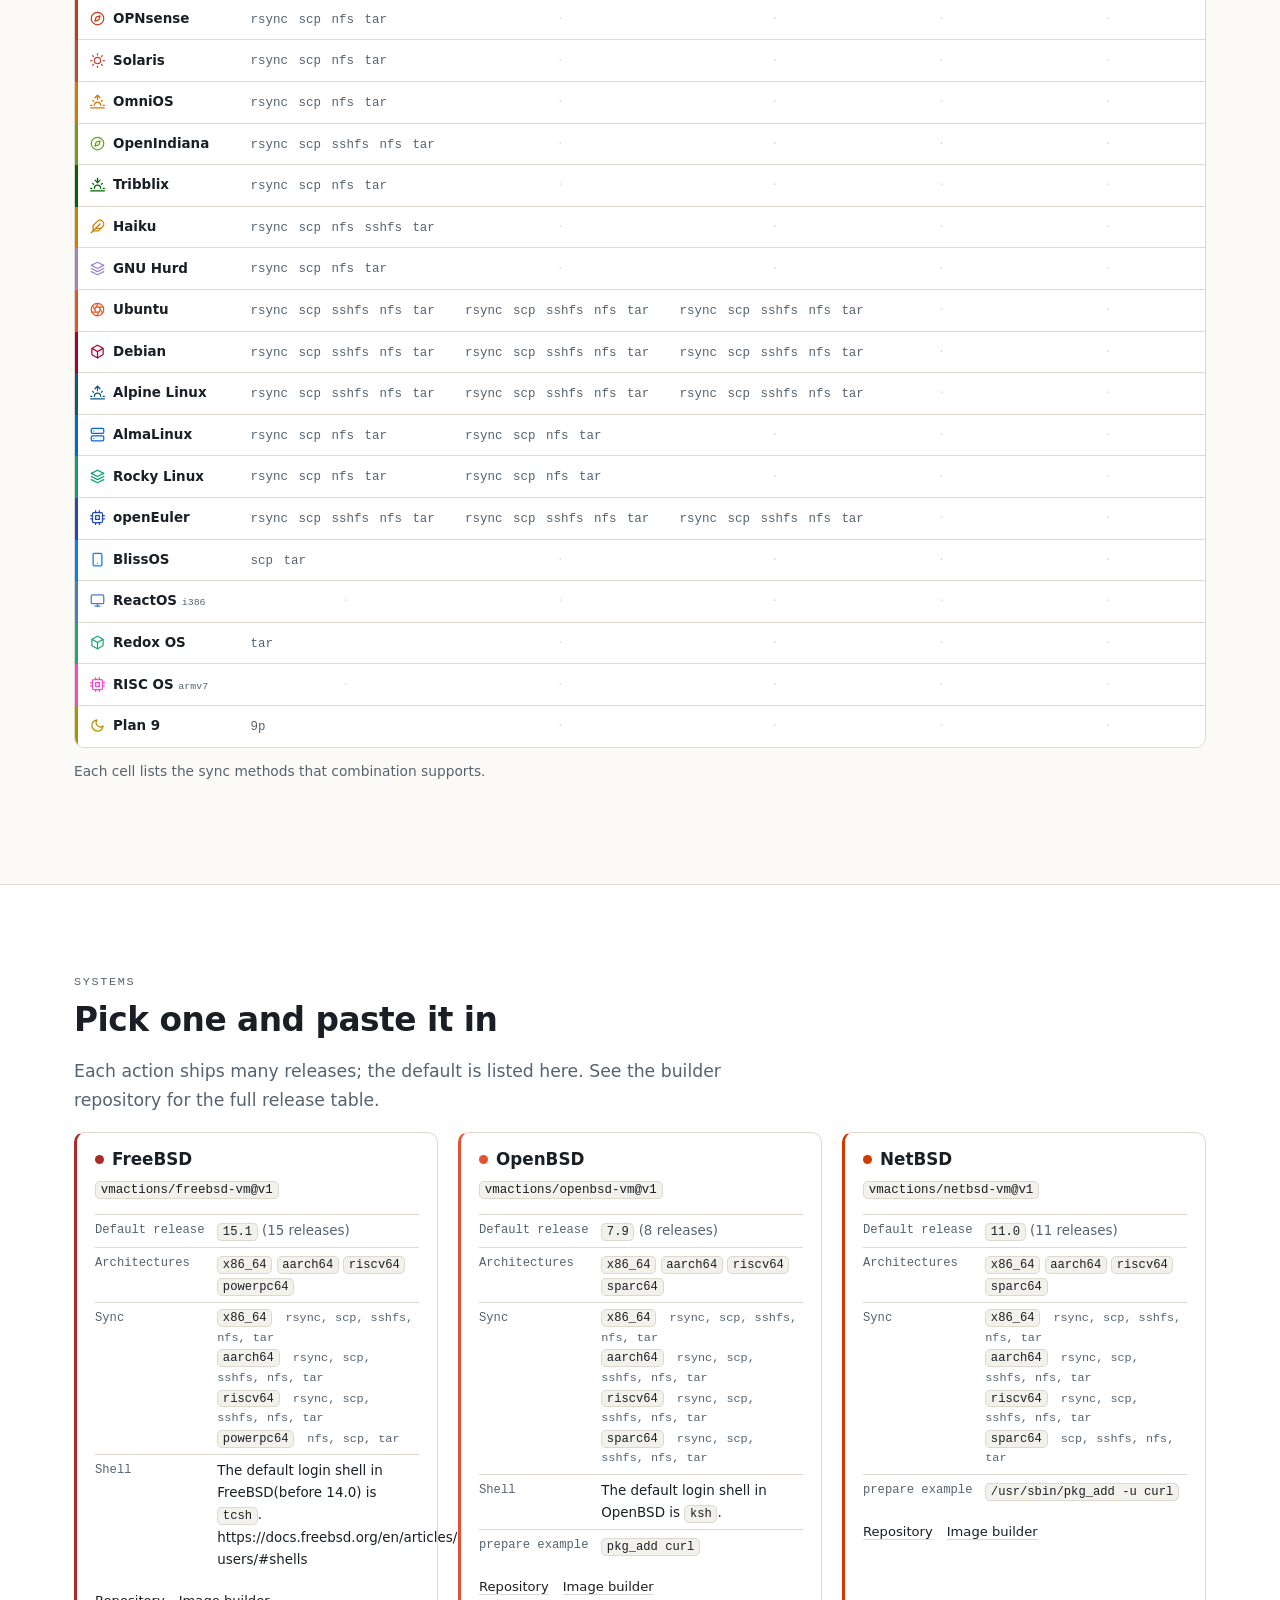
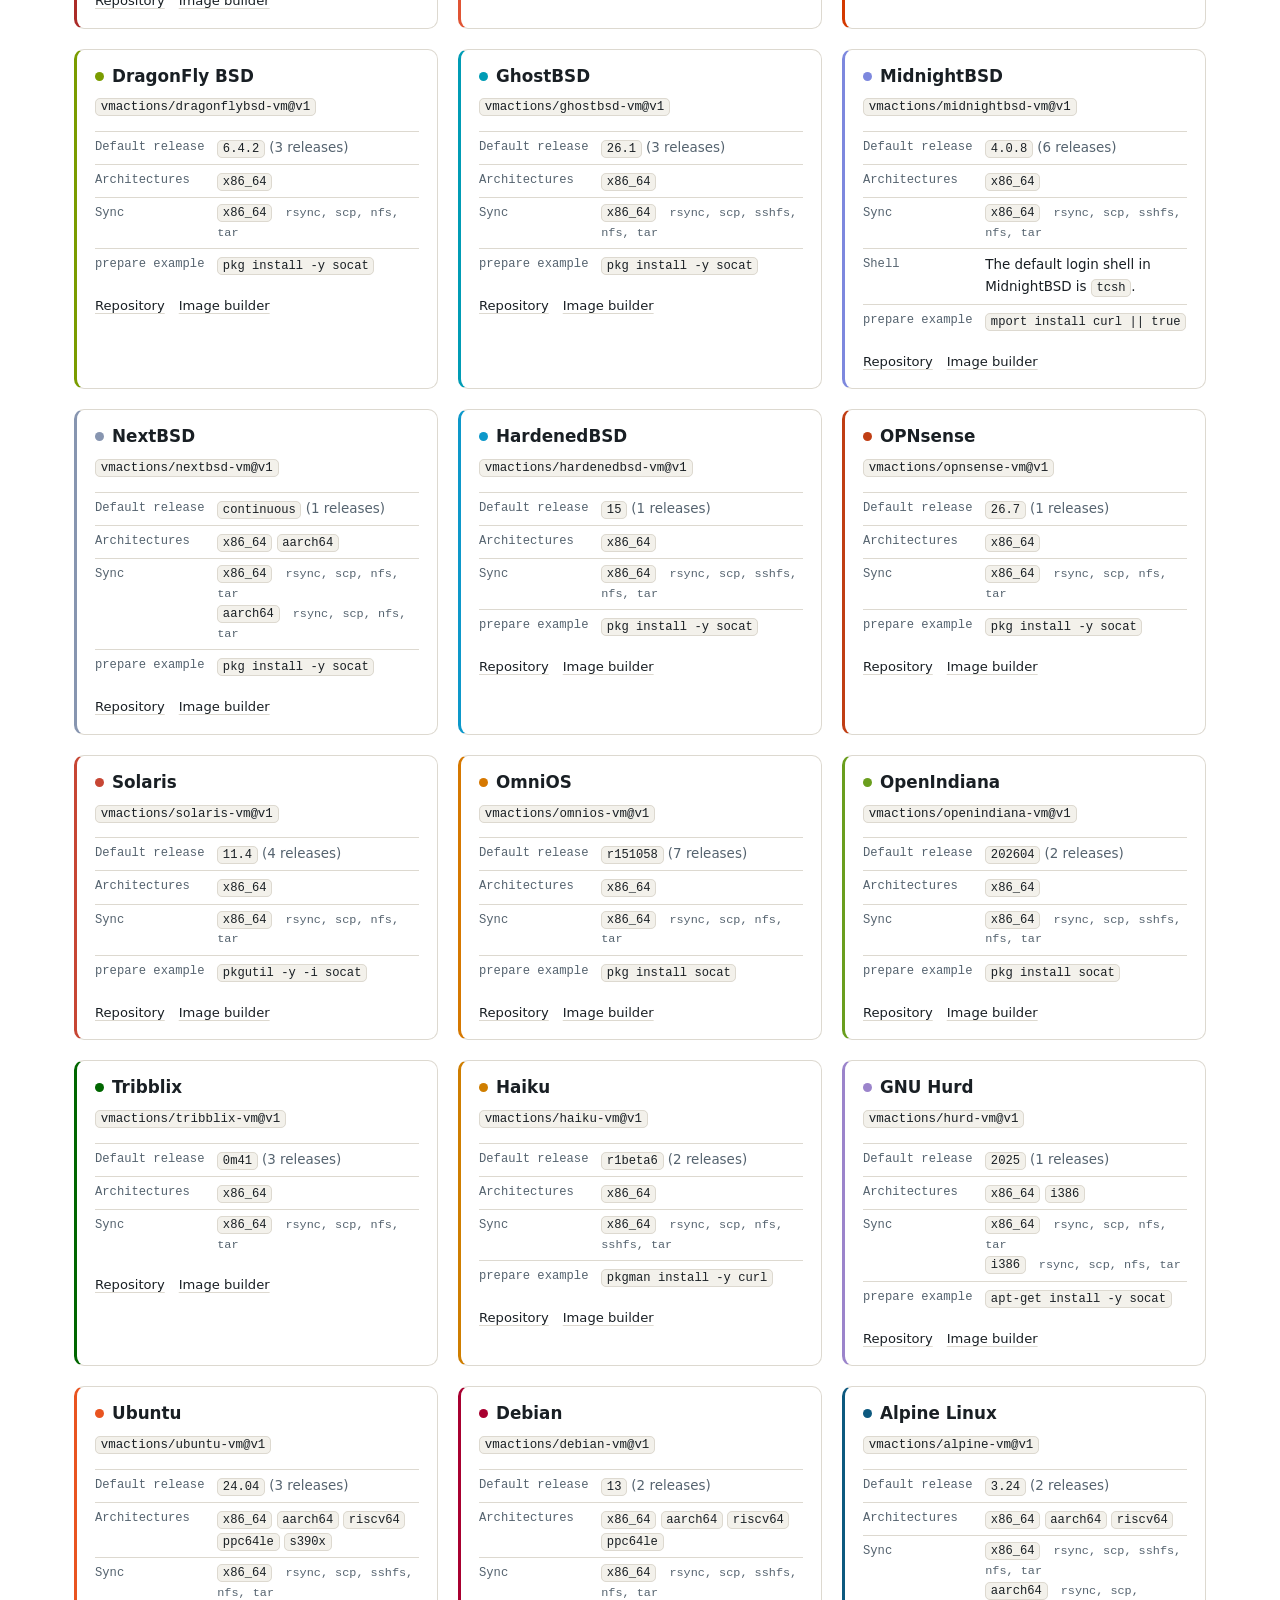
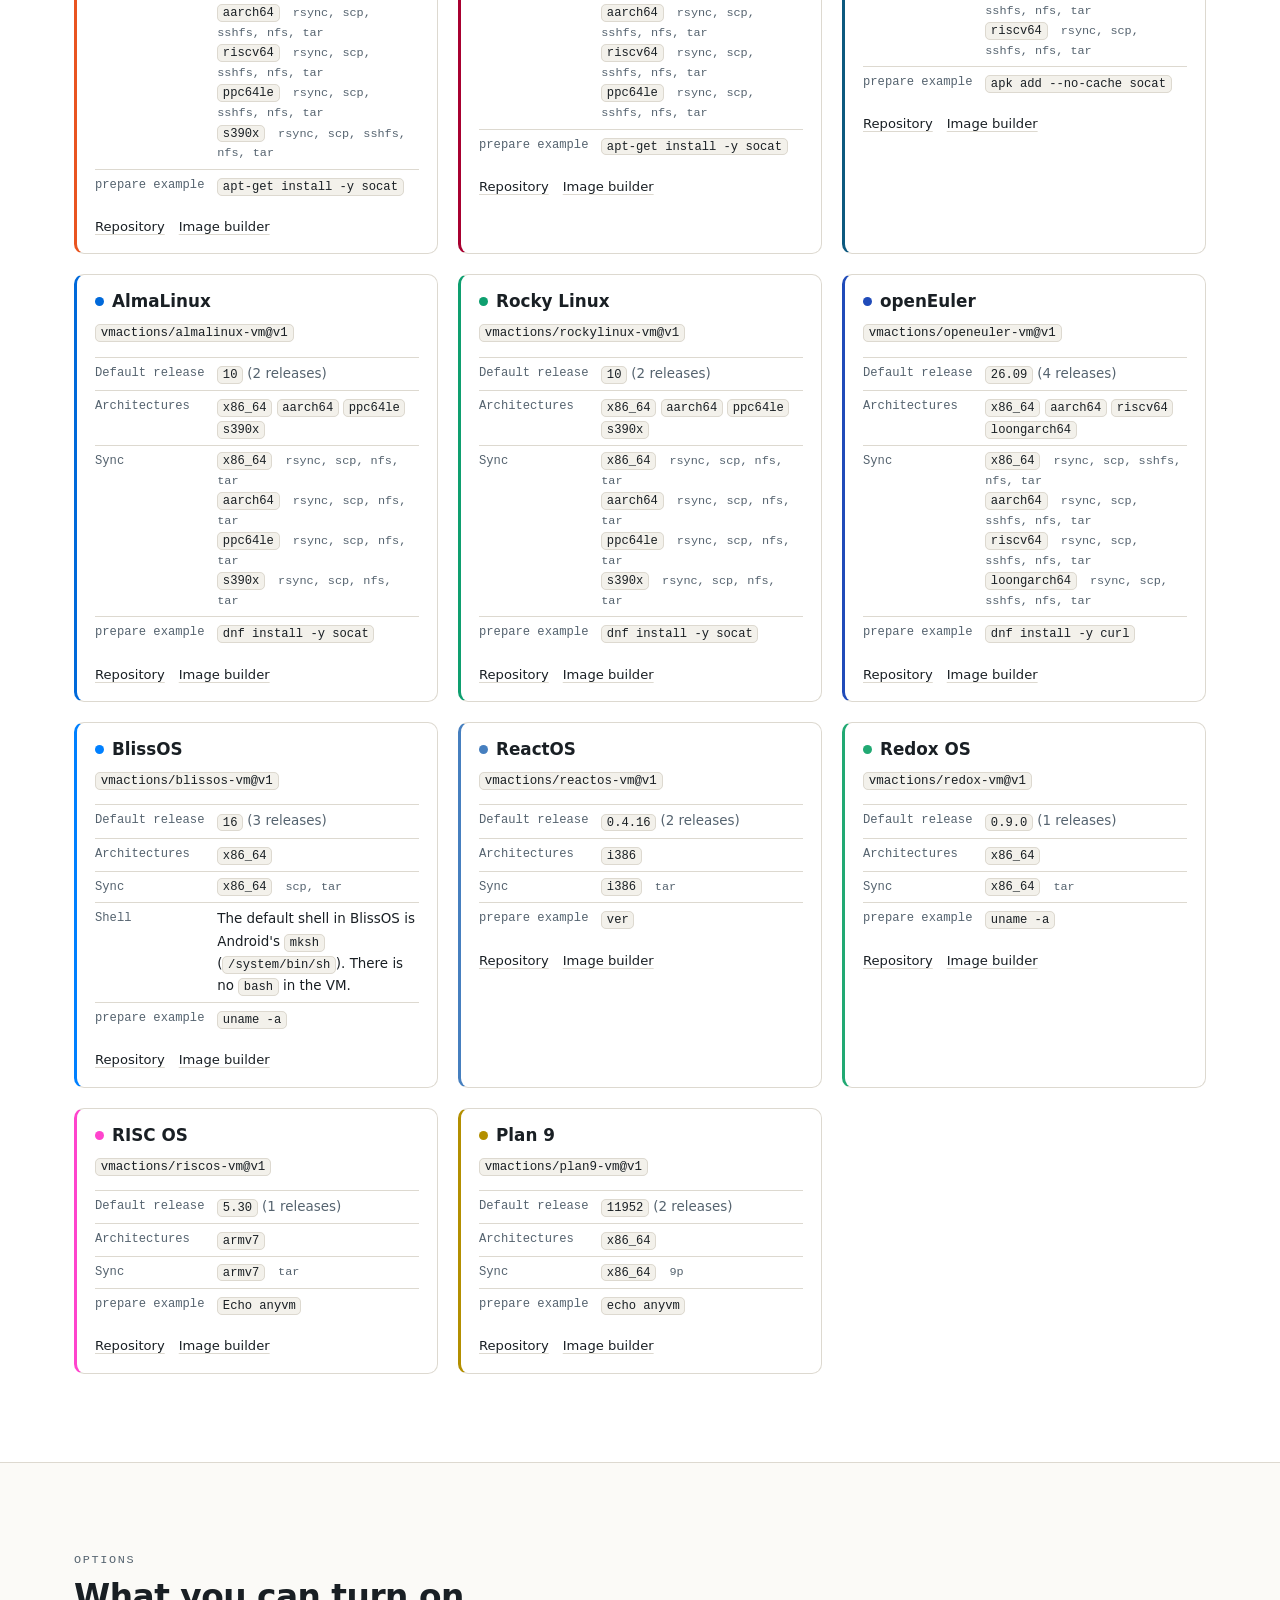
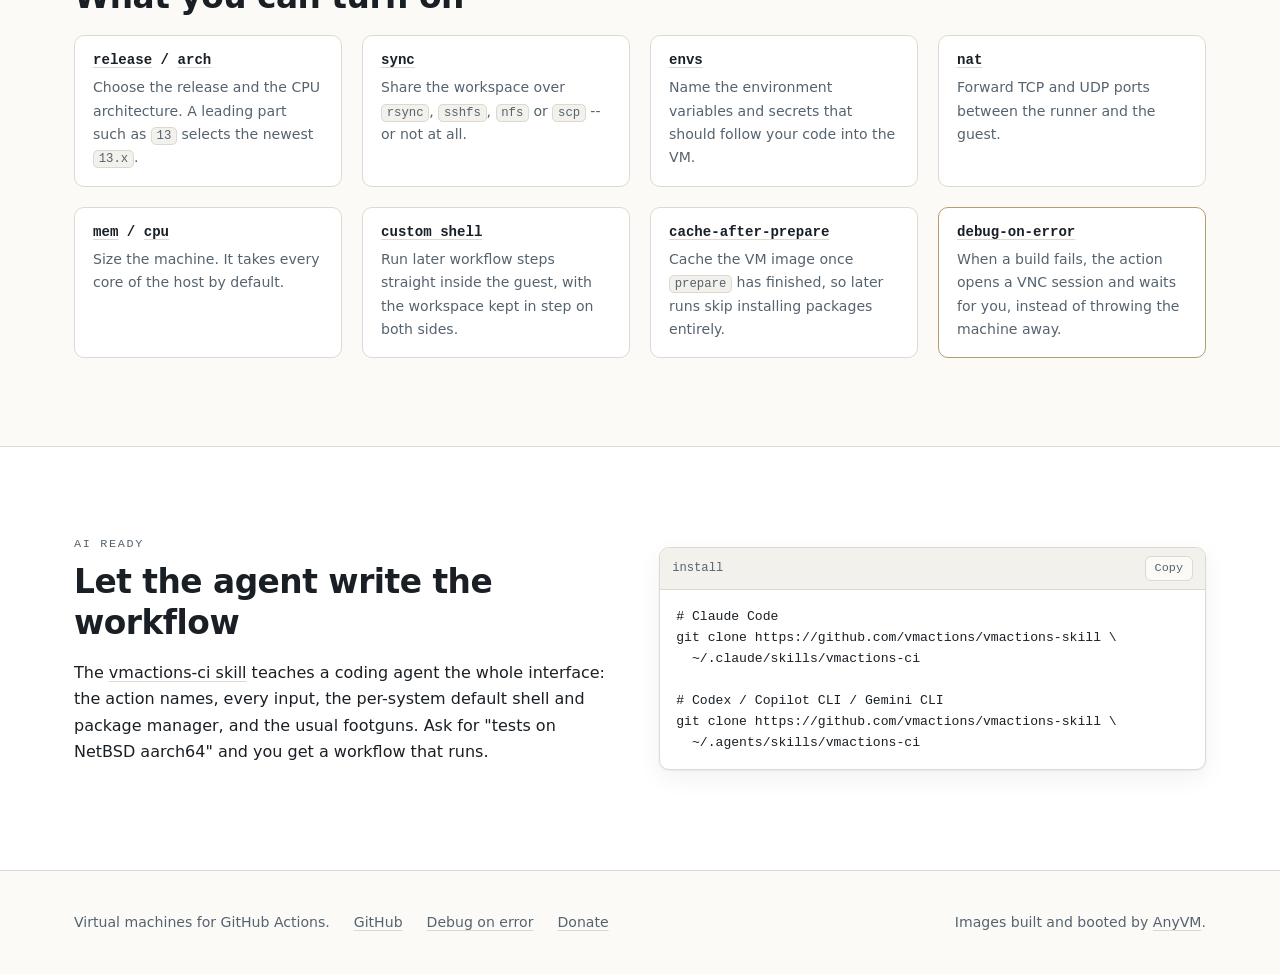
==== commit e6555d93: "update" ====
--- a/index.html
+++ b/index.html
@@ -192,7 +192,7 @@
         <span class="tick">&#10003;</span>
         <code>vmactions/almalinux-vm@v1</code>
       </li>
-      <li data-os="rocky">
+      <li data-os="rockylinux">
         <span class="tick">&#10003;</span>
         <code>vmactions/rockylinux-vm@v1</code>
       </li>
@@ -236,7 +236,7 @@
       <span class="stat-l"><span lang="en">architectures</span><span lang="zh">种架构</span></span>
     </div>
     <div class="stat">
-      <span class="stat-n">54</span>
+      <span class="stat-n">55</span>
       <span class="stat-l"><span lang="en">OS-arch combinations</span><span lang="zh">个系统-架构组合</span></span>
     </div>
 <!-- END generated:counts -->
@@ -631,7 +631,7 @@
           <th scope="row"><svg class="os-icon" viewBox="0 0 24 24" fill="none" stroke="currentColor" stroke-width="2" stroke-linecap="round" stroke-linejoin="round" aria-hidden="true"><path d="M17 18a5 5 0 0 0-10 0"></path><line x1="12" y1="2" x2="12" y2="9"></line><line x1="4.22" y1="10.22" x2="5.64" y2="11.64"></line><line x1="1" y1="18" x2="3" y2="18"></line><line x1="21" y1="18" x2="23" y2="18"></line><line x1="18.36" y1="11.64" x2="19.78" y2="10.22"></line><line x1="23" y1="22" x2="1" y2="22"></line><polyline points="8 6 12 2 16 6"></polyline></svg>Alpine Linux</th>
           <td class="yes"><code>rsync</code> <code>scp</code> <code>sshfs</code> <code>nfs</code> <code>tar</code></td>
           <td class="yes"><code>rsync</code> <code>scp</code> <code>sshfs</code> <code>nfs</code> <code>tar</code></td>
-          <td class="no"><span aria-hidden="true">&middot;</span></td>
+          <td class="yes"><code>rsync</code> <code>scp</code> <code>sshfs</code> <code>nfs</code> <code>tar</code></td>
           <td class="no"><span aria-hidden="true">&middot;</span></td>
           <td class="no"><span aria-hidden="true">&middot;</span></td>
           <td class="no"><span aria-hidden="true">&middot;</span></td>
@@ -653,7 +653,7 @@
           <td class="no"><span aria-hidden="true">&middot;</span></td>
           <td class="no"><span aria-hidden="true">&middot;</span></td>
         </tr>
-        <tr data-os="rocky">
+        <tr data-os="rockylinux">
           <th scope="row"><svg class="os-icon" viewBox="0 0 24 24" fill="none" stroke="currentColor" stroke-width="2" stroke-linecap="round" stroke-linejoin="round" aria-hidden="true"><polygon points="12 2 2 7 12 12 22 7 12 2"></polygon><polyline points="2 17 12 22 22 17"></polyline><polyline points="2 12 12 17 22 12"></polyline></svg>Rocky Linux</th>
           <td class="yes"><code>rsync</code> <code>scp</code> <code>nfs</code> <code>tar</code></td>
           <td class="yes"><code>rsync</code> <code>scp</code> <code>nfs</code> <code>tar</code></td>
@@ -670,7 +670,7 @@
           <th scope="row"><svg class="os-icon" viewBox="0 0 24 24" fill="none" stroke="currentColor" stroke-width="2" stroke-linecap="round" stroke-linejoin="round" aria-hidden="true"><rect x="4" y="4" width="16" height="16" rx="2" ry="2"></rect><rect x="9" y="9" width="6" height="6"></rect><line x1="9" y1="1" x2="9" y2="4"></line><line x1="15" y1="1" x2="15" y2="4"></line><line x1="9" y1="20" x2="9" y2="23"></line><line x1="15" y1="20" x2="15" y2="23"></line><line x1="20" y1="9" x2="23" y2="9"></line><line x1="20" y1="14" x2="23" y2="14"></line><line x1="1" y1="9" x2="4" y2="9"></line><line x1="1" y1="14" x2="4" y2="14"></line></svg>openEuler</th>
           <td class="yes"><code>rsync</code> <code>scp</code> <code>sshfs</code> <code>nfs</code> <code>tar</code></td>
           <td class="yes"><code>rsync</code> <code>scp</code> <code>sshfs</code> <code>nfs</code> <code>tar</code></td>
-          <td class="yes"><code>rsync</code> <code>scp</code> <code>nfs</code> <code>tar</code></td>
+          <td class="yes"><code>rsync</code> <code>scp</code> <code>sshfs</code> <code>nfs</code> <code>tar</code></td>
           <td class="no"><span aria-hidden="true">&middot;</span></td>
           <td class="no"><span aria-hidden="true">&middot;</span></td>
           <td class="no"><span aria-hidden="true">&middot;</span></td>
@@ -771,7 +771,7 @@
       <h3><span class="dot"></span>FreeBSD</h3>
       <p class="uses"><code>vmactions/freebsd-vm@v1</code></p>
       <dl>
-      <div class="row"><dt><span lang="en">Default release</span><span lang="zh">默认版本</span></dt><dd><code>15.1</code> <span class="dim">(13 <span lang="en">releases</span><span lang="zh">个版本</span>)</span></dd></div>
+      <div class="row"><dt><span lang="en">Default release</span><span lang="zh">默认版本</span></dt><dd><code>15.1</code> <span class="dim">(15 <span lang="en">releases</span><span lang="zh">个版本</span>)</span></dd></div>
       <div class="row"><dt><span lang="en">Architectures</span><span lang="zh">支持架构</span></dt><dd><code>x86_64</code> <code>aarch64</code> <code>riscv64</code> <code>powerpc64</code></dd></div>
       <div class="row"><dt><span lang="en">Sync</span><span lang="zh">同步方式</span></dt><dd><span class="sync"><code>x86_64</code> rsync, scp, sshfs, nfs, tar</span><span class="sync"><code>aarch64</code> rsync, scp, sshfs, nfs, tar</span><span class="sync"><code>riscv64</code> rsync, scp, sshfs, nfs, tar</span><span class="sync"><code>powerpc64</code> nfs, scp, tar</span></dd></div>
       <div class="row"><dt><span lang="en">Shell</span><span lang="zh">默认 shell</span></dt><dd>The default login shell in FreeBSD(before 14.0) is <code>tcsh</code>.  https://docs.freebsd.org/en/articles/linux-users/#shells</dd></div>
@@ -794,7 +794,7 @@
       <h3><span class="dot"></span>NetBSD</h3>
       <p class="uses"><code>vmactions/netbsd-vm@v1</code></p>
       <dl>
-      <div class="row"><dt><span lang="en">Default release</span><span lang="zh">默认版本</span></dt><dd><code>11.0</code> <span class="dim">(10 <span lang="en">releases</span><span lang="zh">个版本</span>)</span></dd></div>
+      <div class="row"><dt><span lang="en">Default release</span><span lang="zh">默认版本</span></dt><dd><code>11.0</code> <span class="dim">(11 <span lang="en">releases</span><span lang="zh">个版本</span>)</span></dd></div>
       <div class="row"><dt><span lang="en">Architectures</span><span lang="zh">支持架构</span></dt><dd><code>x86_64</code> <code>aarch64</code> <code>riscv64</code> <code>sparc64</code></dd></div>
       <div class="row"><dt><span lang="en">Sync</span><span lang="zh">同步方式</span></dt><dd><span class="sync"><code>x86_64</code> rsync, scp, sshfs, nfs, tar</span><span class="sync"><code>aarch64</code> rsync, scp, sshfs, nfs, tar</span><span class="sync"><code>riscv64</code> rsync, scp, sshfs, nfs, tar</span><span class="sync"><code>sparc64</code> scp, sshfs, nfs, tar</span></dd></div>
       <div class="row"><dt><span lang="en">prepare example</span><span lang="zh">prepare 示例</span></dt><dd><code>/usr/sbin/pkg_add -u curl</code></dd></div>
@@ -827,7 +827,7 @@
       <h3><span class="dot"></span>MidnightBSD</h3>
       <p class="uses"><code>vmactions/midnightbsd-vm@v1</code></p>
       <dl>
-      <div class="row"><dt><span lang="en">Default release</span><span lang="zh">默认版本</span></dt><dd><code>4.0.7</code> <span class="dim">(5 <span lang="en">releases</span><span lang="zh">个版本</span>)</span></dd></div>
+      <div class="row"><dt><span lang="en">Default release</span><span lang="zh">默认版本</span></dt><dd><code>4.0.8</code> <span class="dim">(6 <span lang="en">releases</span><span lang="zh">个版本</span>)</span></dd></div>
       <div class="row"><dt><span lang="en">Architectures</span><span lang="zh">支持架构</span></dt><dd><code>x86_64</code></dd></div>
       <div class="row"><dt><span lang="en">Sync</span><span lang="zh">同步方式</span></dt><dd><span class="sync"><code>x86_64</code> rsync, scp, sshfs, nfs, tar</span></dd></div>
       <div class="row"><dt><span lang="en">Shell</span><span lang="zh">默认 shell</span></dt><dd>The default login shell in MidnightBSD is <code>tcsh</code>.</dd></div>
@@ -960,8 +960,8 @@
       <p class="uses"><code>vmactions/alpine-vm@v1</code></p>
       <dl>
       <div class="row"><dt><span lang="en">Default release</span><span lang="zh">默认版本</span></dt><dd><code>3.24</code> <span class="dim">(2 <span lang="en">releases</span><span lang="zh">个版本</span>)</span></dd></div>
-      <div class="row"><dt><span lang="en">Architectures</span><span lang="zh">支持架构</span></dt><dd><code>x86_64</code> <code>aarch64</code></dd></div>
-      <div class="row"><dt><span lang="en">Sync</span><span lang="zh">同步方式</span></dt><dd><span class="sync"><code>x86_64</code> rsync, scp, sshfs, nfs, tar</span><span class="sync"><code>aarch64</code> rsync, scp, sshfs, nfs, tar</span></dd></div>
+      <div class="row"><dt><span lang="en">Architectures</span><span lang="zh">支持架构</span></dt><dd><code>x86_64</code> <code>aarch64</code> <code>riscv64</code></dd></div>
+      <div class="row"><dt><span lang="en">Sync</span><span lang="zh">同步方式</span></dt><dd><span class="sync"><code>x86_64</code> rsync, scp, sshfs, nfs, tar</span><span class="sync"><code>aarch64</code> rsync, scp, sshfs, nfs, tar</span><span class="sync"><code>riscv64</code> rsync, scp, sshfs, nfs, tar</span></dd></div>
       <div class="row"><dt><span lang="en">prepare example</span><span lang="zh">prepare 示例</span></dt><dd><code>apk add --no-cache socat</code></dd></div>
       </dl>
       <p class="links"><a href="https://github.com/vmactions/alpine-vm"><span lang="en">Repository</span><span lang="zh">仓库</span></a><a href="https://github.com/anyvm-org/alpine-builder"><span lang="en">Image builder</span><span lang="zh">镜像 builder</span></a></p>
@@ -977,7 +977,7 @@
       </dl>
       <p class="links"><a href="https://github.com/vmactions/almalinux-vm"><span lang="en">Repository</span><span lang="zh">仓库</span></a><a href="https://github.com/anyvm-org/almalinux-builder"><span lang="en">Image builder</span><span lang="zh">镜像 builder</span></a></p>
     </article>
-    <article class="card" data-os="rocky">
+    <article class="card" data-os="rockylinux">
       <h3><span class="dot"></span>Rocky Linux</h3>
       <p class="uses"><code>vmactions/rockylinux-vm@v1</code></p>
       <dl>
@@ -986,15 +986,15 @@
       <div class="row"><dt><span lang="en">Sync</span><span lang="zh">同步方式</span></dt><dd><span class="sync"><code>x86_64</code> rsync, scp, nfs, tar</span><span class="sync"><code>aarch64</code> rsync, scp, nfs, tar</span><span class="sync"><code>ppc64le</code> rsync, scp, nfs, tar</span><span class="sync"><code>s390x</code> rsync, scp, nfs, tar</span></dd></div>
       <div class="row"><dt><span lang="en">prepare example</span><span lang="zh">prepare 示例</span></dt><dd><code>dnf install -y socat</code></dd></div>
       </dl>
-      <p class="links"><a href="https://github.com/vmactions/rockylinux-vm"><span lang="en">Repository</span><span lang="zh">仓库</span></a><a href="https://github.com/anyvm-org/rocky-builder"><span lang="en">Image builder</span><span lang="zh">镜像 builder</span></a></p>
+      <p class="links"><a href="https://github.com/vmactions/rockylinux-vm"><span lang="en">Repository</span><span lang="zh">仓库</span></a><a href="https://github.com/anyvm-org/rockylinux-builder"><span lang="en">Image builder</span><span lang="zh">镜像 builder</span></a></p>
     </article>
     <article class="card" data-os="openeuler">
       <h3><span class="dot"></span>openEuler</h3>
       <p class="uses"><code>vmactions/openeuler-vm@v1</code></p>
       <dl>
-      <div class="row"><dt><span lang="en">Default release</span><span lang="zh">默认版本</span></dt><dd><code>24.03-LTS-SP4</code> <span class="dim">(3 <span lang="en">releases</span><span lang="zh">个版本</span>)</span></dd></div>
+      <div class="row"><dt><span lang="en">Default release</span><span lang="zh">默认版本</span></dt><dd><code>26.09</code> <span class="dim">(4 <span lang="en">releases</span><span lang="zh">个版本</span>)</span></dd></div>
       <div class="row"><dt><span lang="en">Architectures</span><span lang="zh">支持架构</span></dt><dd><code>x86_64</code> <code>aarch64</code> <code>riscv64</code> <code>loongarch64</code></dd></div>
-      <div class="row"><dt><span lang="en">Sync</span><span lang="zh">同步方式</span></dt><dd><span class="sync"><code>x86_64</code> rsync, scp, sshfs, nfs, tar</span><span class="sync"><code>aarch64</code> rsync, scp, sshfs, nfs, tar</span><span class="sync"><code>riscv64</code> rsync, scp, nfs, tar</span><span class="sync"><code>loongarch64</code> rsync, scp, sshfs, nfs, tar</span></dd></div>
+      <div class="row"><dt><span lang="en">Sync</span><span lang="zh">同步方式</span></dt><dd><span class="sync"><code>x86_64</code> rsync, scp, sshfs, nfs, tar</span><span class="sync"><code>aarch64</code> rsync, scp, sshfs, nfs, tar</span><span class="sync"><code>riscv64</code> rsync, scp, sshfs, nfs, tar</span><span class="sync"><code>loongarch64</code> rsync, scp, sshfs, nfs, tar</span></dd></div>
       <div class="row"><dt><span lang="en">prepare example</span><span lang="zh">prepare 示例</span></dt><dd><code>dnf install -y curl</code></dd></div>
       </dl>
       <p class="links"><a href="https://github.com/vmactions/openeuler-vm"><span lang="en">Repository</span><span lang="zh">仓库</span></a><a href="https://github.com/anyvm-org/openeuler-builder"><span lang="en">Image builder</span><span lang="zh">镜像 builder</span></a></p>
@@ -1015,7 +1015,7 @@
       <h3><span class="dot"></span>ReactOS</h3>
       <p class="uses"><code>vmactions/reactos-vm@v1</code></p>
       <dl>
-      <div class="row"><dt><span lang="en">Default release</span><span lang="zh">默认版本</span></dt><dd><code>0.4.15</code> <span class="dim">(1 <span lang="en">releases</span><span lang="zh">个版本</span>)</span></dd></div>
+      <div class="row"><dt><span lang="en">Default release</span><span lang="zh">默认版本</span></dt><dd><code>0.4.16</code> <span class="dim">(2 <span lang="en">releases</span><span lang="zh">个版本</span>)</span></dd></div>
       <div class="row"><dt><span lang="en">Architectures</span><span lang="zh">支持架构</span></dt><dd><code>i386</code></dd></div>
       <div class="row"><dt><span lang="en">Sync</span><span lang="zh">同步方式</span></dt><dd><span class="sync"><code>i386</code> tar</span></dd></div>
       <div class="row"><dt><span lang="en">prepare example</span><span lang="zh">prepare 示例</span></dt><dd><code>ver</code></dd></div>
--- a/assets/style.css
+++ b/assets/style.css
@@ -115,7 +115,7 @@
   --os-debian:       #a80030;  /* debian.org openlogo-nd.svg, as published */
   --os-alpine:       #0d597f;  /* alpinelinux-logo.svg, as published */
   --os-almalinux:    #0069da;  /* almalinux.org images/logo.svg, as published */
-  --os-rocky:        #0e9f6f;  /* rockylinux.org images/logo.svg #10b981, darkened */
+  --os-rockylinux:   #0e9f6f;  /* rockylinux.org images/logo.svg #10b981, darkened */
   --os-openeuler:    #204bb9;  /* official logo png, as published */
   --os-blissos:      #0080ff;  /* blissos.org neon.css, as-is */
   --os-reactos:      #467fbf;  /* reactos.org style.blue.css, as published */
@@ -145,7 +145,7 @@
     --os-debian:       #db003f;  /* #a80030 lifted */
     --os-alpine:       #1175a6;  /* #0d597f lifted */
     --os-almalinux:    #0069da;  /* as-is */
-    --os-rocky:        #10b981;  /* as-is */
+    --os-rockylinux:   #10b981;  /* as-is */
     --os-openeuler:    #5b8cf0;  /* #204bb9 lifted */
     --os-blissos:      #0080ff;  /* as-is */
     --os-reactos:      #5f9bdd;  /* #467fbf lifted */
@@ -175,7 +175,7 @@
   --os-debian:       #a80030;
   --os-alpine:       #0d597f;
   --os-almalinux:    #0069da;
-  --os-rocky:        #0e9f6f;
+  --os-rockylinux:   #0e9f6f;
   --os-openeuler:    #204bb9;
   --os-blissos:      #0080ff;
   --os-reactos:      #467fbf;
@@ -204,7 +204,7 @@
   --os-debian:       #db003f;
   --os-alpine:       #1175a6;
   --os-almalinux:    #0069da;
-  --os-rocky:        #10b981;
+  --os-rockylinux:   #10b981;
   --os-openeuler:    #5b8cf0;
   --os-blissos:      #0080ff;
   --os-reactos:      #5f9bdd;
@@ -244,7 +244,7 @@
 [data-os="debian"]       { --os-color: var(--os-debian); }
 [data-os="alpine"]       { --os-color: var(--os-alpine); }
 [data-os="almalinux"]    { --os-color: var(--os-almalinux); }
-[data-os="rocky"]        { --os-color: var(--os-rocky); }
+[data-os="rockylinux"]   { --os-color: var(--os-rockylinux); }
 [data-os="openeuler"]    { --os-color: var(--os-openeuler); }
 [data-os="blissos"]      { --os-color: var(--os-blissos); }
 [data-os="reactos"]      { --os-color: var(--os-reactos); }
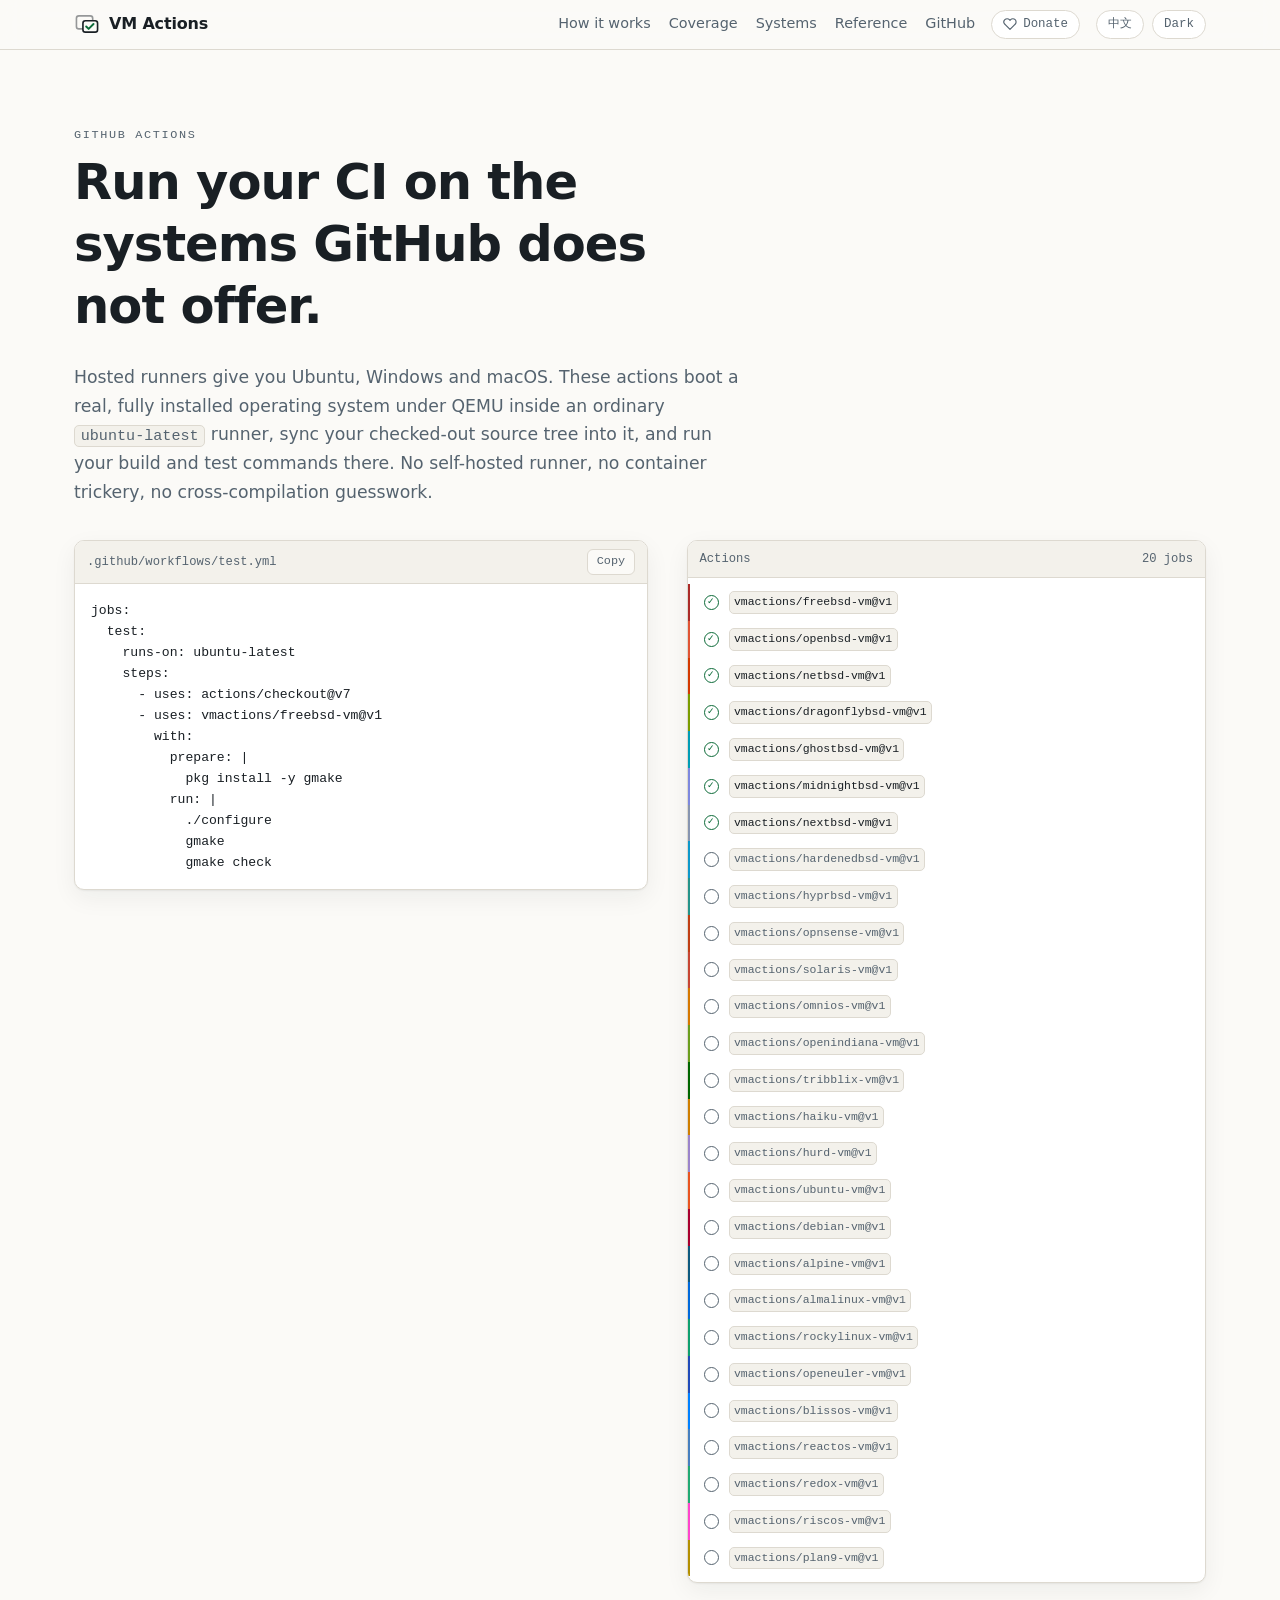
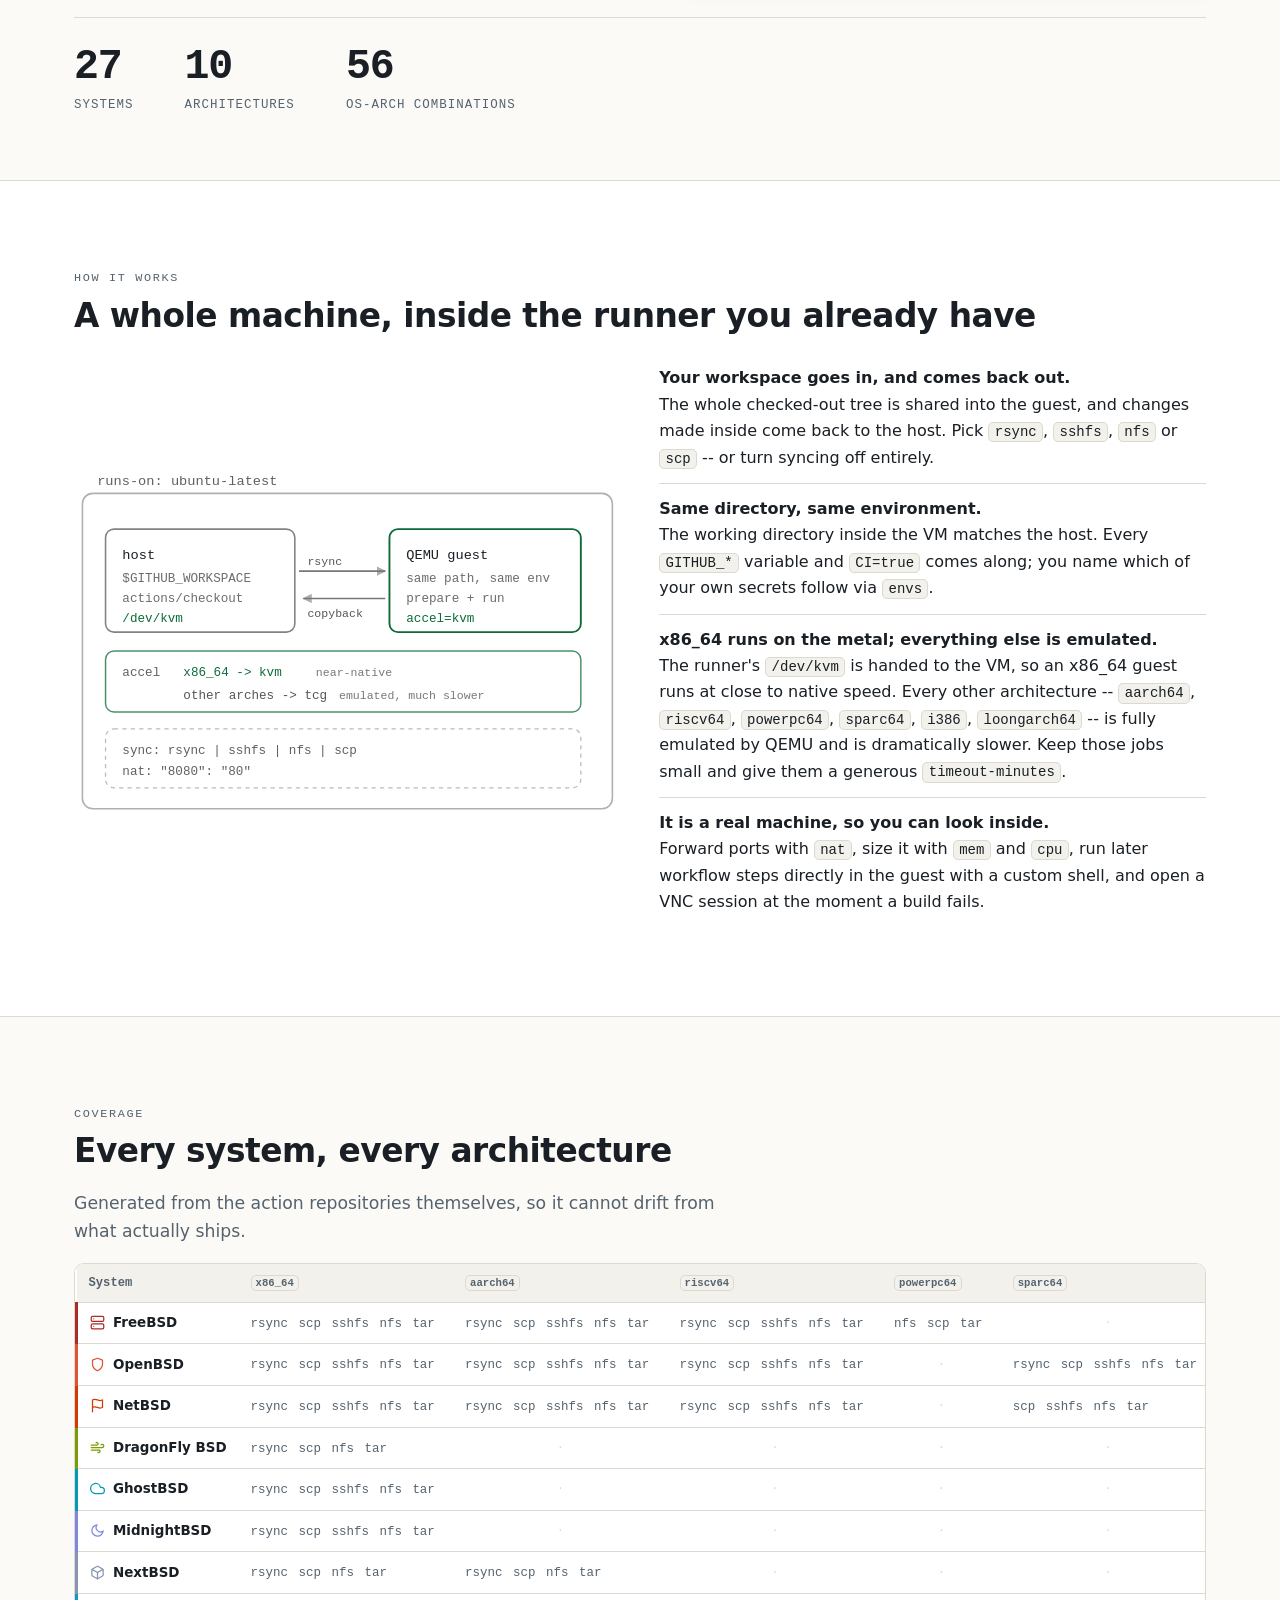
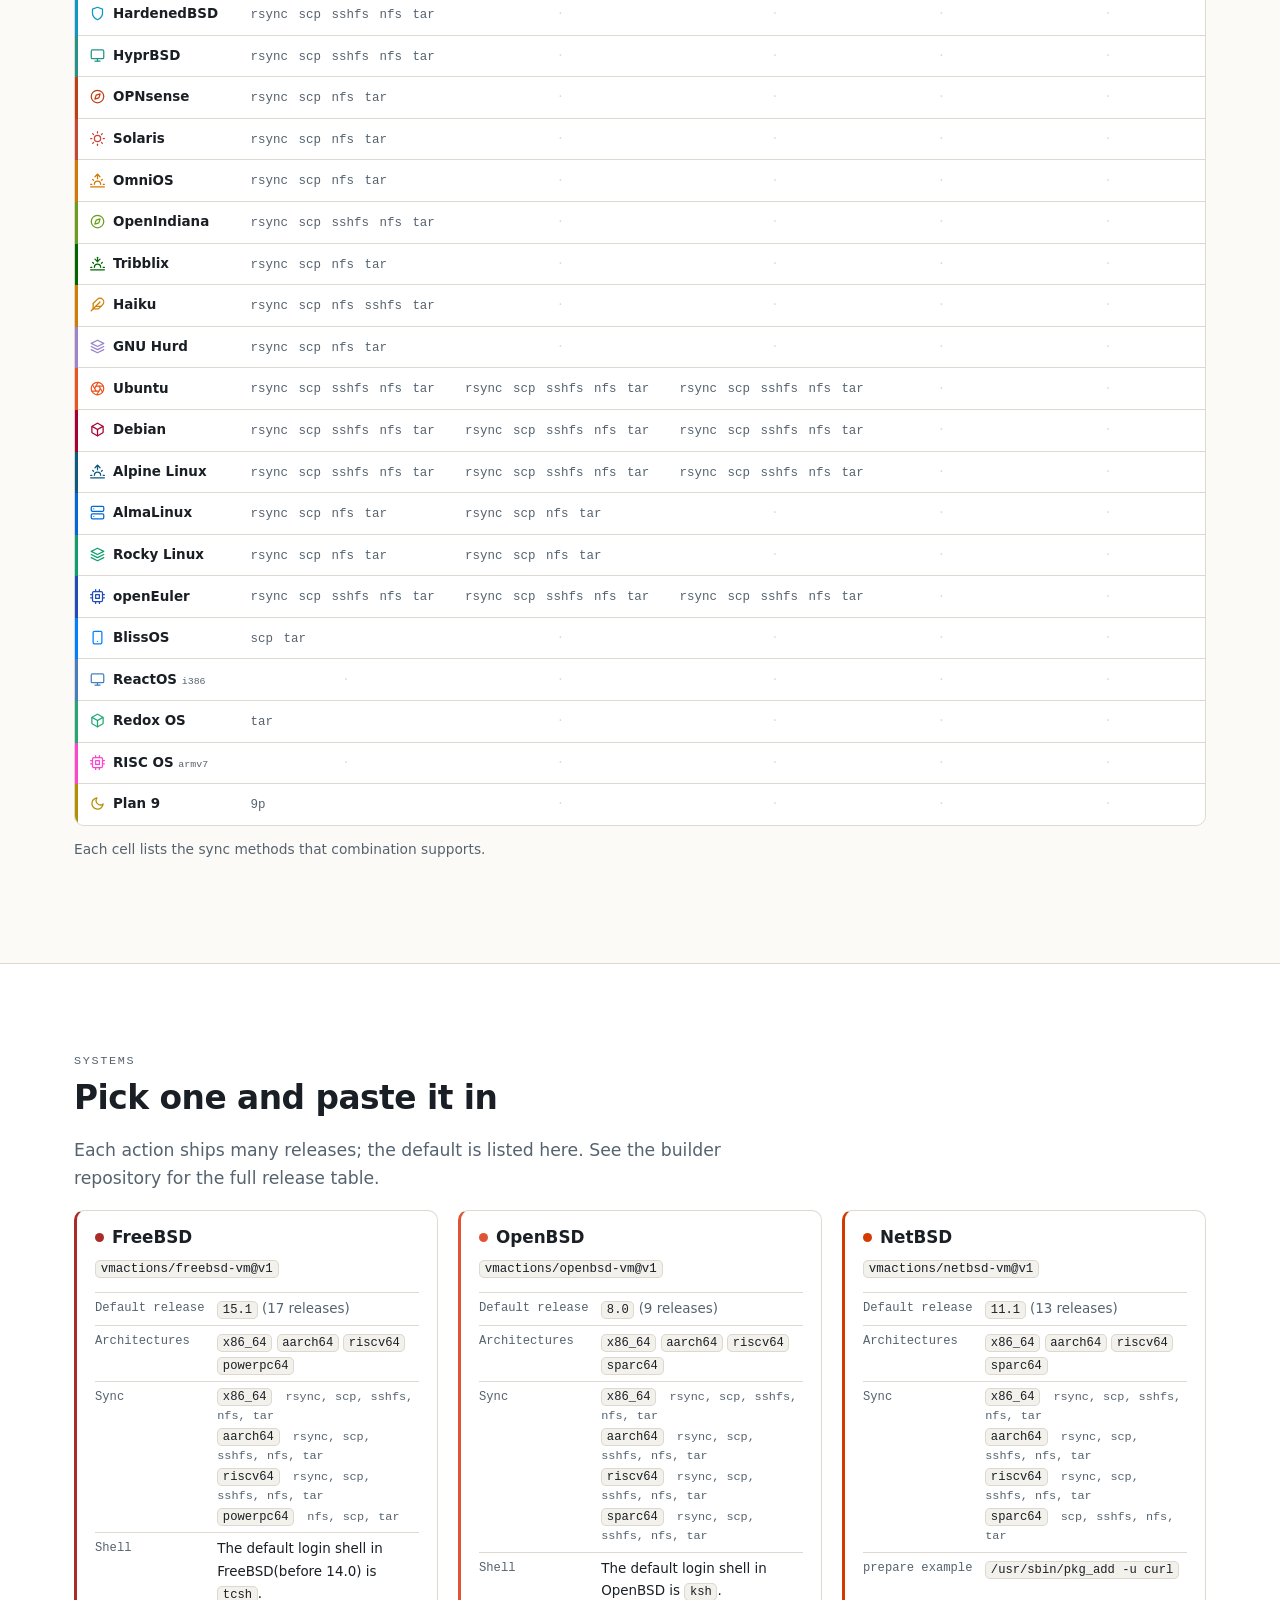
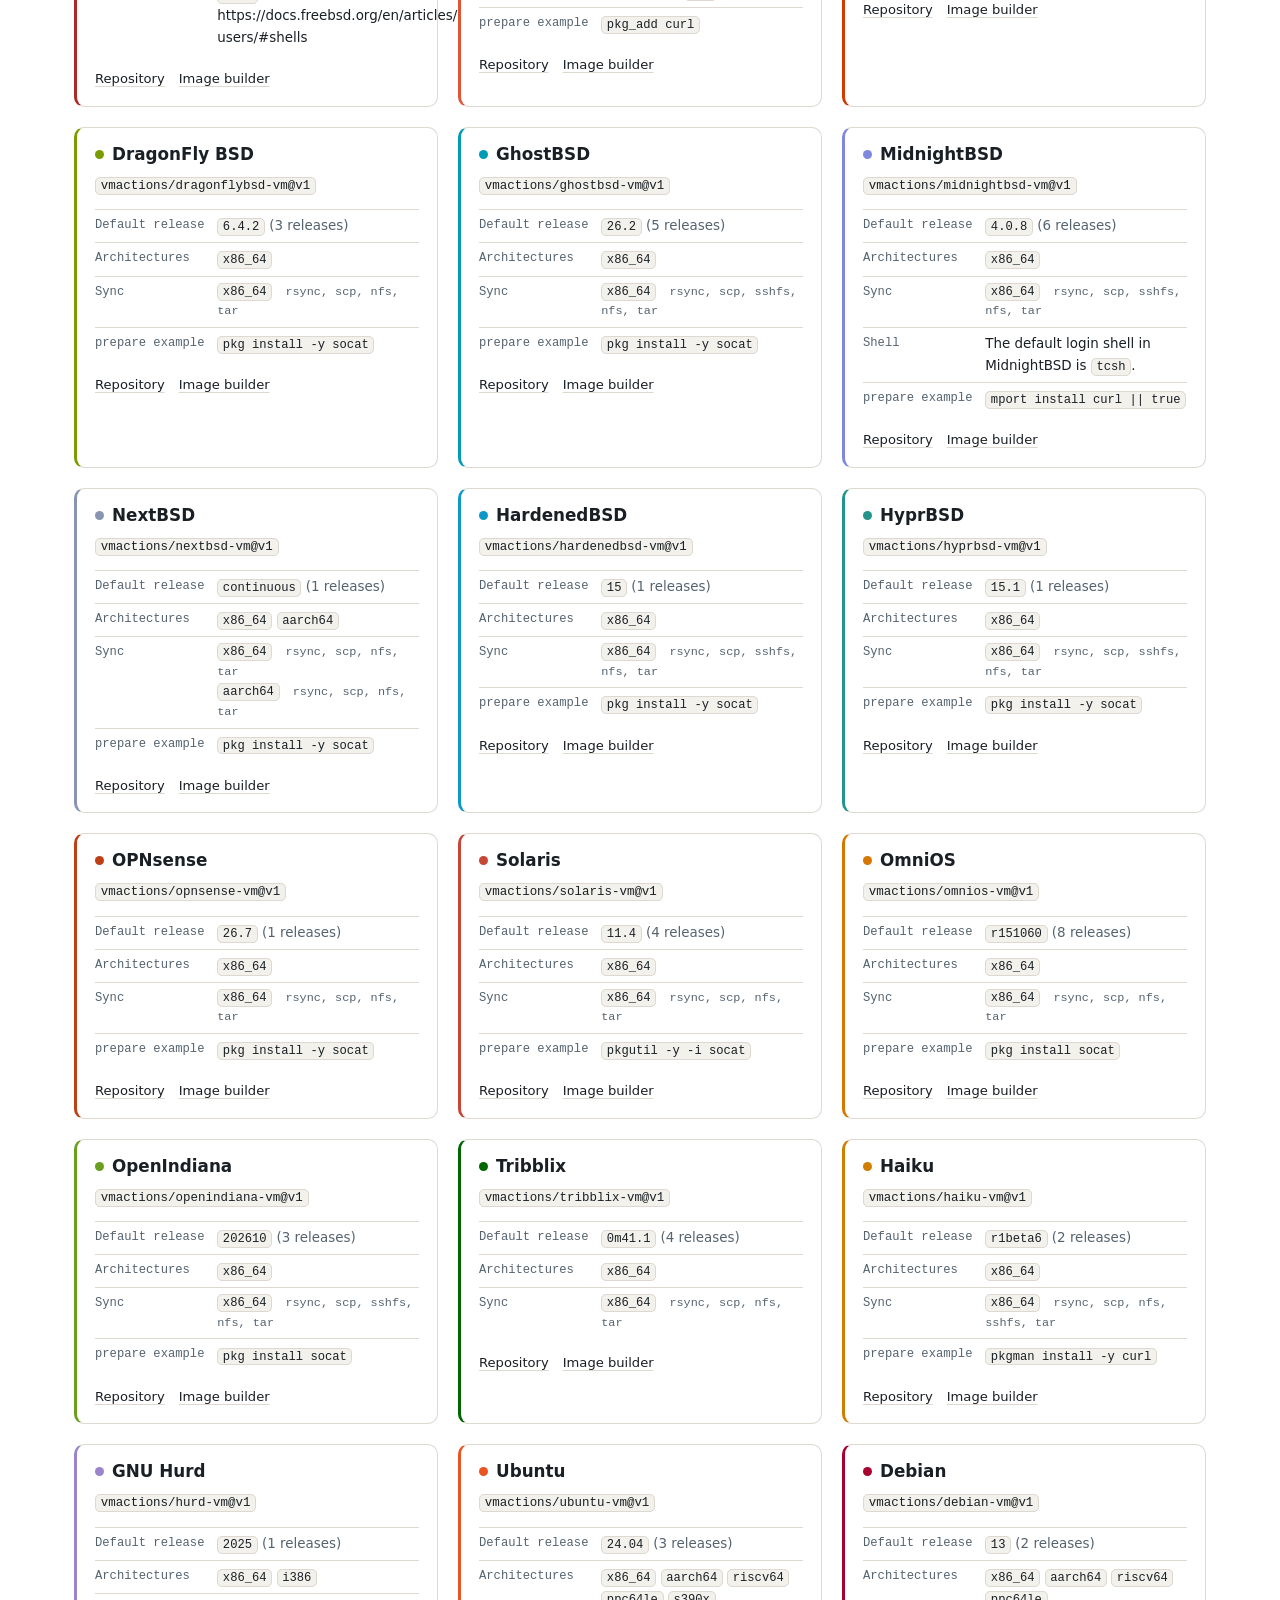
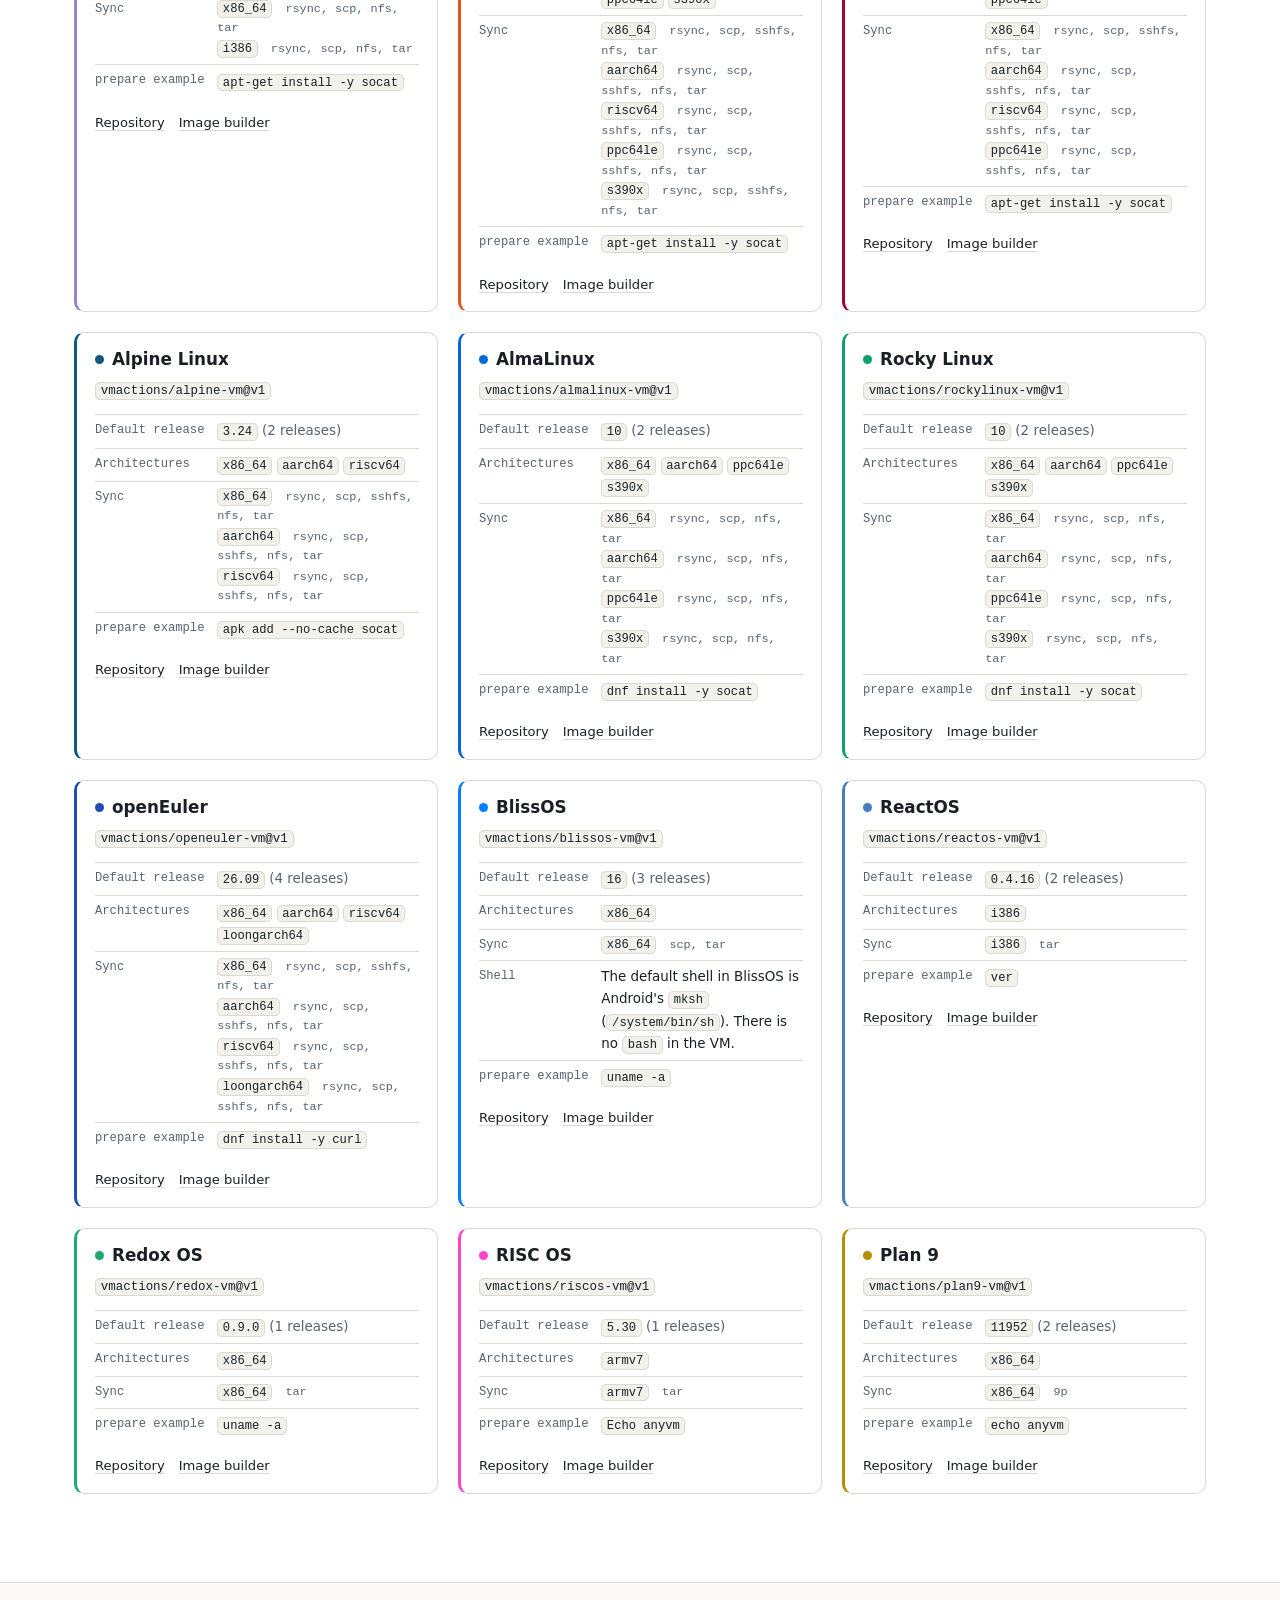
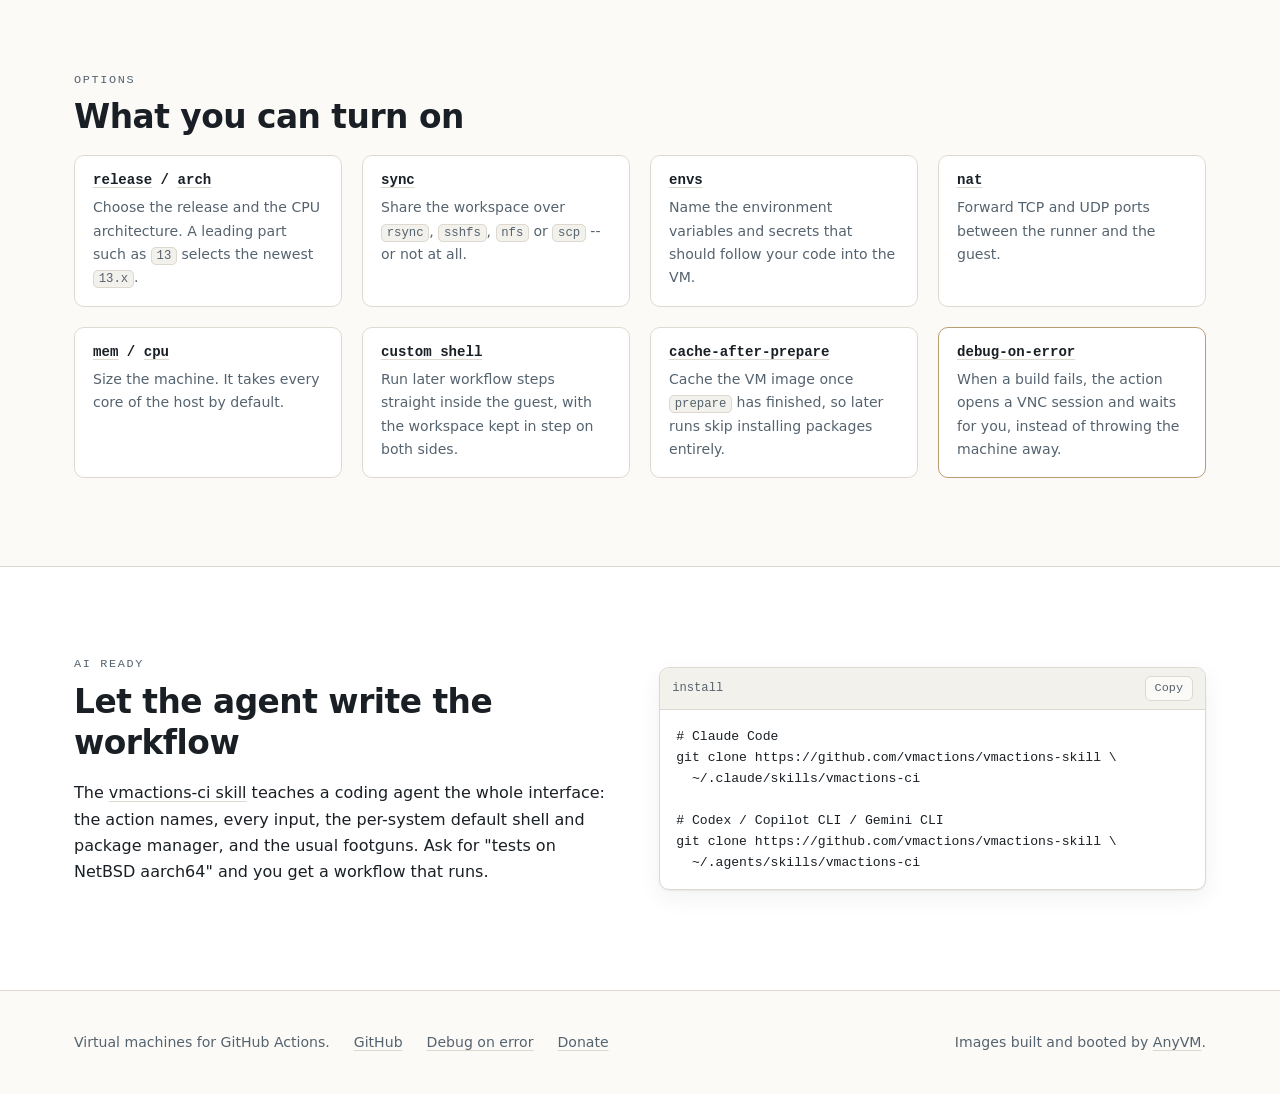
==== commit acae8125: "Add HyprBSD Add hyprbsd-vm to the display order and its colour to all four palette blocks (light #24" ====
--- a/index.html
+++ b/index.html
@@ -148,6 +148,10 @@
         <span class="tick">&#10003;</span>
         <code>vmactions/hardenedbsd-vm@v1</code>
       </li>
+      <li data-os="hyprbsd">
+        <span class="tick">&#10003;</span>
+        <code>vmactions/hyprbsd-vm@v1</code>
+      </li>
       <li data-os="opnsense">
         <span class="tick">&#10003;</span>
         <code>vmactions/opnsense-vm@v1</code>
@@ -228,7 +232,7 @@
     <div class="stats">
 <!-- BEGIN generated:counts -->
     <div class="stat">
-      <span class="stat-n">26</span>
+      <span class="stat-n">27</span>
       <span class="stat-l"><span lang="en">systems</span><span lang="zh">个系统</span></span>
     </div>
     <div class="stat">
@@ -236,7 +240,7 @@
       <span class="stat-l"><span lang="en">architectures</span><span lang="zh">种架构</span></span>
     </div>
     <div class="stat">
-      <span class="stat-n">55</span>
+      <span class="stat-n">56</span>
       <span class="stat-l"><span lang="en">OS-arch combinations</span><span lang="zh">个系统-架构组合</span></span>
     </div>
 <!-- END generated:counts -->
@@ -510,6 +514,19 @@
           <td class="no"><span aria-hidden="true">&middot;</span></td>
           <td class="no"><span aria-hidden="true">&middot;</span></td>
         </tr>
+        <tr data-os="hyprbsd">
+          <th scope="row"><svg class="os-icon" viewBox="0 0 24 24" fill="none" stroke="currentColor" stroke-width="2" stroke-linecap="round" stroke-linejoin="round" aria-hidden="true"><rect x="2" y="3" width="20" height="14" rx="2" ry="2"></rect><line x1="8" y1="21" x2="16" y2="21"></line><line x1="12" y1="17" x2="12" y2="21"></line></svg>HyprBSD</th>
+          <td class="yes"><code>rsync</code> <code>scp</code> <code>sshfs</code> <code>nfs</code> <code>tar</code></td>
+          <td class="no"><span aria-hidden="true">&middot;</span></td>
+          <td class="no"><span aria-hidden="true">&middot;</span></td>
+          <td class="no"><span aria-hidden="true">&middot;</span></td>
+          <td class="no"><span aria-hidden="true">&middot;</span></td>
+          <td class="no"><span aria-hidden="true">&middot;</span></td>
+          <td class="no"><span aria-hidden="true">&middot;</span></td>
+          <td class="no"><span aria-hidden="true">&middot;</span></td>
+          <td class="no"><span aria-hidden="true">&middot;</span></td>
+          <td class="no"><span aria-hidden="true">&middot;</span></td>
+        </tr>
         <tr data-os="opnsense">
           <th scope="row"><svg class="os-icon" viewBox="0 0 24 24" fill="none" stroke="currentColor" stroke-width="2" stroke-linecap="round" stroke-linejoin="round" aria-hidden="true"><circle cx="12" cy="12" r="10"></circle><polygon points="16.24 7.76 14.12 14.12 7.76 16.24 9.88 9.88 16.24 7.76"></polygon></svg>OPNsense</th>
           <td class="yes"><code>rsync</code> <code>scp</code> <code>nfs</code> <code>tar</code></td>
@@ -771,7 +788,7 @@
       <h3><span class="dot"></span>FreeBSD</h3>
       <p class="uses"><code>vmactions/freebsd-vm@v1</code></p>
       <dl>
-      <div class="row"><dt><span lang="en">Default release</span><span lang="zh">默认版本</span></dt><dd><code>15.1</code> <span class="dim">(15 <span lang="en">releases</span><span lang="zh">个版本</span>)</span></dd></div>
+      <div class="row"><dt><span lang="en">Default release</span><span lang="zh">默认版本</span></dt><dd><code>15.1</code> <span class="dim">(17 <span lang="en">releases</span><span lang="zh">个版本</span>)</span></dd></div>
       <div class="row"><dt><span lang="en">Architectures</span><span lang="zh">支持架构</span></dt><dd><code>x86_64</code> <code>aarch64</code> <code>riscv64</code> <code>powerpc64</code></dd></div>
       <div class="row"><dt><span lang="en">Sync</span><span lang="zh">同步方式</span></dt><dd><span class="sync"><code>x86_64</code> rsync, scp, sshfs, nfs, tar</span><span class="sync"><code>aarch64</code> rsync, scp, sshfs, nfs, tar</span><span class="sync"><code>riscv64</code> rsync, scp, sshfs, nfs, tar</span><span class="sync"><code>powerpc64</code> nfs, scp, tar</span></dd></div>
       <div class="row"><dt><span lang="en">Shell</span><span lang="zh">默认 shell</span></dt><dd>The default login shell in FreeBSD(before 14.0) is <code>tcsh</code>.  https://docs.freebsd.org/en/articles/linux-users/#shells</dd></div>
@@ -782,7 +799,7 @@
       <h3><span class="dot"></span>OpenBSD</h3>
       <p class="uses"><code>vmactions/openbsd-vm@v1</code></p>
       <dl>
-      <div class="row"><dt><span lang="en">Default release</span><span lang="zh">默认版本</span></dt><dd><code>7.9</code> <span class="dim">(8 <span lang="en">releases</span><span lang="zh">个版本</span>)</span></dd></div>
+      <div class="row"><dt><span lang="en">Default release</span><span lang="zh">默认版本</span></dt><dd><code>8.0</code> <span class="dim">(9 <span lang="en">releases</span><span lang="zh">个版本</span>)</span></dd></div>
       <div class="row"><dt><span lang="en">Architectures</span><span lang="zh">支持架构</span></dt><dd><code>x86_64</code> <code>aarch64</code> <code>riscv64</code> <code>sparc64</code></dd></div>
       <div class="row"><dt><span lang="en">Sync</span><span lang="zh">同步方式</span></dt><dd><span class="sync"><code>x86_64</code> rsync, scp, sshfs, nfs, tar</span><span class="sync"><code>aarch64</code> rsync, scp, sshfs, nfs, tar</span><span class="sync"><code>riscv64</code> rsync, scp, sshfs, nfs, tar</span><span class="sync"><code>sparc64</code> rsync, scp, sshfs, nfs, tar</span></dd></div>
       <div class="row"><dt><span lang="en">Shell</span><span lang="zh">默认 shell</span></dt><dd>The default login shell in OpenBSD is <code>ksh</code>.</dd></div>
@@ -794,7 +811,7 @@
       <h3><span class="dot"></span>NetBSD</h3>
       <p class="uses"><code>vmactions/netbsd-vm@v1</code></p>
       <dl>
-      <div class="row"><dt><span lang="en">Default release</span><span lang="zh">默认版本</span></dt><dd><code>11.0</code> <span class="dim">(11 <span lang="en">releases</span><span lang="zh">个版本</span>)</span></dd></div>
+      <div class="row"><dt><span lang="en">Default release</span><span lang="zh">默认版本</span></dt><dd><code>11.1</code> <span class="dim">(13 <span lang="en">releases</span><span lang="zh">个版本</span>)</span></dd></div>
       <div class="row"><dt><span lang="en">Architectures</span><span lang="zh">支持架构</span></dt><dd><code>x86_64</code> <code>aarch64</code> <code>riscv64</code> <code>sparc64</code></dd></div>
       <div class="row"><dt><span lang="en">Sync</span><span lang="zh">同步方式</span></dt><dd><span class="sync"><code>x86_64</code> rsync, scp, sshfs, nfs, tar</span><span class="sync"><code>aarch64</code> rsync, scp, sshfs, nfs, tar</span><span class="sync"><code>riscv64</code> rsync, scp, sshfs, nfs, tar</span><span class="sync"><code>sparc64</code> scp, sshfs, nfs, tar</span></dd></div>
       <div class="row"><dt><span lang="en">prepare example</span><span lang="zh">prepare 示例</span></dt><dd><code>/usr/sbin/pkg_add -u curl</code></dd></div>
@@ -816,7 +833,7 @@
       <h3><span class="dot"></span>GhostBSD</h3>
       <p class="uses"><code>vmactions/ghostbsd-vm@v1</code></p>
       <dl>
-      <div class="row"><dt><span lang="en">Default release</span><span lang="zh">默认版本</span></dt><dd><code>26.1</code> <span class="dim">(3 <span lang="en">releases</span><span lang="zh">个版本</span>)</span></dd></div>
+      <div class="row"><dt><span lang="en">Default release</span><span lang="zh">默认版本</span></dt><dd><code>26.2</code> <span class="dim">(5 <span lang="en">releases</span><span lang="zh">个版本</span>)</span></dd></div>
       <div class="row"><dt><span lang="en">Architectures</span><span lang="zh">支持架构</span></dt><dd><code>x86_64</code></dd></div>
       <div class="row"><dt><span lang="en">Sync</span><span lang="zh">同步方式</span></dt><dd><span class="sync"><code>x86_64</code> rsync, scp, sshfs, nfs, tar</span></dd></div>
       <div class="row"><dt><span lang="en">prepare example</span><span lang="zh">prepare 示例</span></dt><dd><code>pkg install -y socat</code></dd></div>
@@ -857,6 +874,17 @@
       </dl>
       <p class="links"><a href="https://github.com/vmactions/hardenedbsd-vm"><span lang="en">Repository</span><span lang="zh">仓库</span></a><a href="https://github.com/anyvm-org/hardenedbsd-builder"><span lang="en">Image builder</span><span lang="zh">镜像 builder</span></a></p>
     </article>
+    <article class="card" data-os="hyprbsd">
+      <h3><span class="dot"></span>HyprBSD</h3>
+      <p class="uses"><code>vmactions/hyprbsd-vm@v1</code></p>
+      <dl>
+      <div class="row"><dt><span lang="en">Default release</span><span lang="zh">默认版本</span></dt><dd><code>15.1</code> <span class="dim">(1 <span lang="en">releases</span><span lang="zh">个版本</span>)</span></dd></div>
+      <div class="row"><dt><span lang="en">Architectures</span><span lang="zh">支持架构</span></dt><dd><code>x86_64</code></dd></div>
+      <div class="row"><dt><span lang="en">Sync</span><span lang="zh">同步方式</span></dt><dd><span class="sync"><code>x86_64</code> rsync, scp, sshfs, nfs, tar</span></dd></div>
+      <div class="row"><dt><span lang="en">prepare example</span><span lang="zh">prepare 示例</span></dt><dd><code>pkg install -y socat</code></dd></div>
+      </dl>
+      <p class="links"><a href="https://github.com/vmactions/hyprbsd-vm"><span lang="en">Repository</span><span lang="zh">仓库</span></a><a href="https://github.com/anyvm-org/hyprbsd-builder"><span lang="en">Image builder</span><span lang="zh">镜像 builder</span></a></p>
+    </article>
     <article class="card" data-os="opnsense">
       <h3><span class="dot"></span>OPNsense</h3>
       <p class="uses"><code>vmactions/opnsense-vm@v1</code></p>
@@ -883,7 +911,7 @@
       <h3><span class="dot"></span>OmniOS</h3>
       <p class="uses"><code>vmactions/omnios-vm@v1</code></p>
       <dl>
-      <div class="row"><dt><span lang="en">Default release</span><span lang="zh">默认版本</span></dt><dd><code>r151058</code> <span class="dim">(7 <span lang="en">releases</span><span lang="zh">个版本</span>)</span></dd></div>
+      <div class="row"><dt><span lang="en">Default release</span><span lang="zh">默认版本</span></dt><dd><code>r151060</code> <span class="dim">(8 <span lang="en">releases</span><span lang="zh">个版本</span>)</span></dd></div>
       <div class="row"><dt><span lang="en">Architectures</span><span lang="zh">支持架构</span></dt><dd><code>x86_64</code></dd></div>
       <div class="row"><dt><span lang="en">Sync</span><span lang="zh">同步方式</span></dt><dd><span class="sync"><code>x86_64</code> rsync, scp, nfs, tar</span></dd></div>
       <div class="row"><dt><span lang="en">prepare example</span><span lang="zh">prepare 示例</span></dt><dd><code>pkg  install socat</code></dd></div>
@@ -894,7 +922,7 @@
       <h3><span class="dot"></span>OpenIndiana</h3>
       <p class="uses"><code>vmactions/openindiana-vm@v1</code></p>
       <dl>
-      <div class="row"><dt><span lang="en">Default release</span><span lang="zh">默认版本</span></dt><dd><code>202604</code> <span class="dim">(2 <span lang="en">releases</span><span lang="zh">个版本</span>)</span></dd></div>
+      <div class="row"><dt><span lang="en">Default release</span><span lang="zh">默认版本</span></dt><dd><code>202610</code> <span class="dim">(3 <span lang="en">releases</span><span lang="zh">个版本</span>)</span></dd></div>
       <div class="row"><dt><span lang="en">Architectures</span><span lang="zh">支持架构</span></dt><dd><code>x86_64</code></dd></div>
       <div class="row"><dt><span lang="en">Sync</span><span lang="zh">同步方式</span></dt><dd><span class="sync"><code>x86_64</code> rsync, scp, sshfs, nfs, tar</span></dd></div>
       <div class="row"><dt><span lang="en">prepare example</span><span lang="zh">prepare 示例</span></dt><dd><code>pkg install socat</code></dd></div>
@@ -905,7 +933,7 @@
       <h3><span class="dot"></span>Tribblix</h3>
       <p class="uses"><code>vmactions/tribblix-vm@v1</code></p>
       <dl>
-      <div class="row"><dt><span lang="en">Default release</span><span lang="zh">默认版本</span></dt><dd><code>0m41</code> <span class="dim">(3 <span lang="en">releases</span><span lang="zh">个版本</span>)</span></dd></div>
+      <div class="row"><dt><span lang="en">Default release</span><span lang="zh">默认版本</span></dt><dd><code>0m41.1</code> <span class="dim">(4 <span lang="en">releases</span><span lang="zh">个版本</span>)</span></dd></div>
       <div class="row"><dt><span lang="en">Architectures</span><span lang="zh">支持架构</span></dt><dd><code>x86_64</code></dd></div>
       <div class="row"><dt><span lang="en">Sync</span><span lang="zh">同步方式</span></dt><dd><span class="sync"><code>x86_64</code> rsync, scp, nfs, tar</span></dd></div>
       </dl>
--- a/assets/style.css
+++ b/assets/style.css
@@ -103,6 +103,7 @@
   --os-ghostbsd:     #009cb5;  /* site logo ghostbsd.png, as published */
   --os-nextbsd:      #8795b0;  /* DERIVED -- site is greyscale; #93a0b8 darkened */
   --os-hardenedbsd:  #0d98ca;  /* site header logo png #2fbef2, darkened */
+  --os-hyprbsd:      #24938a;  /* hyprbsd.org style.css --teal #3cc0b0, darkened */
   --os-opnsense:     #c03e14;  /* logo-opnsense.svg / theme --color-orange, as published */
   --os-plan9:        #b38f00;  /* 9front.org style.css #ffd324, darkened */
   --os-solaris:      #c74634;  /* oracle.com, as published */
@@ -133,6 +134,7 @@
     --os-ghostbsd:     #22bcd4;  /* #009cb5 lifted */
     --os-nextbsd:      #93a0b8;  /* DERIVED, as-is */
     --os-hardenedbsd:  #2fbef2;  /* as-is */
+    --os-hyprbsd:      #3cc0b0;  /* as-is */
     --os-opnsense:     #c03e14;  /* as-is */
     --os-plan9:        #ffd324;  /* as-is */
     --os-solaris:      #e05a48;  /* #c74634 lifted */
@@ -163,6 +165,7 @@
   --os-ghostbsd:     #009cb5;
   --os-nextbsd:      #8795b0;
   --os-hardenedbsd:  #0d98ca;
+  --os-hyprbsd:      #24938a;
   --os-opnsense:     #c03e14;
   --os-plan9:        #b38f00;
   --os-solaris:      #c74634;
@@ -192,6 +195,7 @@
   --os-ghostbsd:     #22bcd4;
   --os-nextbsd:      #93a0b8;
   --os-hardenedbsd:  #2fbef2;
+  --os-hyprbsd:      #3cc0b0;
   --os-opnsense:     #c03e14;
   --os-plan9:        #ffd324;
   --os-solaris:      #e05a48;
@@ -232,6 +236,7 @@
 [data-os="ghostbsd"]     { --os-color: var(--os-ghostbsd); }
 [data-os="nextbsd"]      { --os-color: var(--os-nextbsd); }
 [data-os="hardenedbsd"]  { --os-color: var(--os-hardenedbsd); }
+[data-os="hyprbsd"]      { --os-color: var(--os-hyprbsd); }
 [data-os="opnsense"]     { --os-color: var(--os-opnsense); }
 [data-os="plan9"]        { --os-color: var(--os-plan9); }
 [data-os="solaris"]      { --os-color: var(--os-solaris); }
